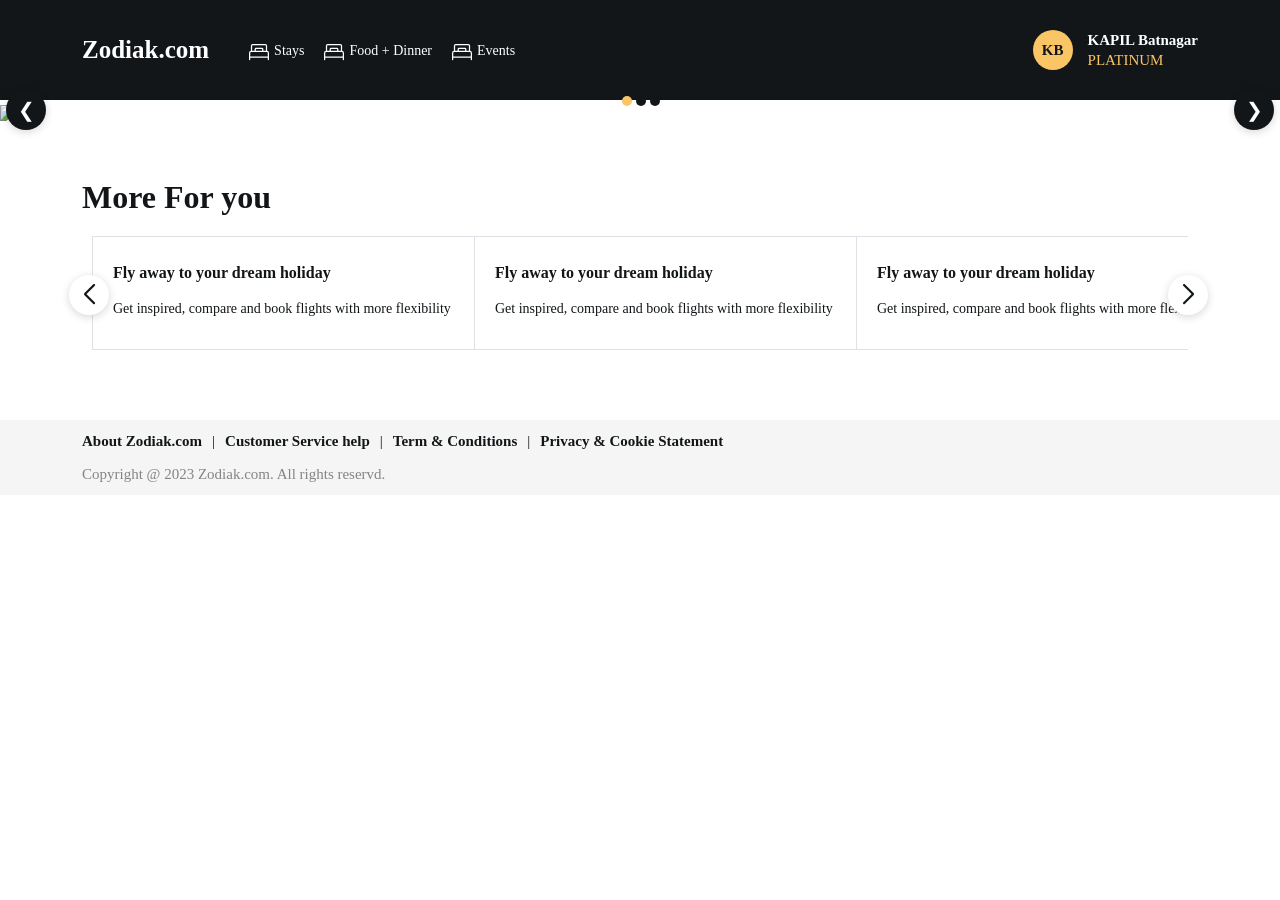
==== index.html @ 48c68258 "Testing Angular app" ====
<!DOCTYPE html><html lang="en"><head>
  <meta charset="utf-8">
  <title>Zodic</title>
  <base href="/">
  <meta name="viewport" content="width=device-width, initial-scale=1">
  <meta charset="utf-8">
  <meta http-equiv="Content-Type" content="text/html; charset=utf-8">
  <link rel="icon" type="image/x-icon" href="favicon.ico">
  <!-- <link rel="stylesheet" href="https://use.fontawesome.com/releases/v5.5.0/css/all.css" 
integrity="sha384-B4dIYHKNBt8Bc12p+WXckhzcICo0wtJAoU8YZTY5qE0Id1GSseTk6S+L3BlXeVIU" crossorigin="anonymous"> -->
<link rel="stylesheet" href="https://cdnjs.cloudflare.com/ajax/libs/font-awesome/6.2.1/css/all.min.css" integrity="sha512-MV7K8+y+gLIBoVD59lQIYicR65iaqukzvf/nwasF0nqhPay5w/9lJmVM2hMDcnK1OnMGCdVK+iQrJ7lzPJQd1w==" crossorigin="anonymous" referrerpolicy="no-referrer">
 <script src="https://maps.googleapis.com/maps/api/js?key=AIzaSyDFaXNvUSNlqQoqlNBgCgppWcSeYxb5kDM"></script>
 <link rel="stylesheet" href="https://cdnjs.cloudflare.com/ajax/libs/bootstrap/5.1.3/css/bootstrap.min.css" integrity="sha512-GQGU0fMMi238uA+a/bdWJfpUGKUkBdgfFdgBm72SUQ6BeyWjoY/ton0tEjH+OSH9iP4Dfh+7HM0I9f5eR0L/4w==" crossorigin="anonymous" referrerpolicy="no-referrer"><style>@charset "UTF-8";@font-face{font-family:Poppins Regular;src:url(Poppins-Regular.4b4ebe20759bdbf2.ttf) format("truetype");font-display:swap}:root{--swiper-theme-color:#007aff}:root{--swiper-navigation-size:44px}*,body,html{margin:0;font-family:Poppins Regular,"sans-serif"}*{box-sizing:border-box}:root{--bs-blue:blue;--bs-indigo:#6610f2;--bs-purple:#6f42c1;--bs-pink:#d63384;--bs-red:red;--bs-orange:#fd7e14;--bs-yellow:#ffc107;--bs-green:green;--bs-teal:#20c997;--bs-cyan:#0dcaf0;--bs-black:#121618;--bs-white:white;--bs-gray:#6c757d;--bs-gray-dark:#343a40;--bs-gray-100:#f8f9fa;--bs-gray-200:#e9ecef;--bs-gray-300:#dee2e6;--bs-gray-400:#ced4da;--bs-gray-500:#adb5bd;--bs-gray-600:#6c757d;--bs-gray-700:#495057;--bs-gray-800:#343a40;--bs-gray-900:#212529;--bs-primary:blue;--bs-secondary:#6c757d;--bs-success:green;--bs-info:#0dcaf0;--bs-warning:#ffc107;--bs-danger:red;--bs-light:#f8f9fa;--bs-dark:#212529;--bs-primary-rgb:0, 0, 255;--bs-secondary-rgb:108, 117, 125;--bs-success-rgb:0, 128, 0;--bs-info-rgb:13, 202, 240;--bs-warning-rgb:255, 193, 7;--bs-danger-rgb:255, 0, 0;--bs-light-rgb:248, 249, 250;--bs-dark-rgb:33, 37, 41;--bs-primary-text:#0000cc;--bs-secondary-text:#6c757d;--bs-success-text:#006600;--bs-info-text:#087990;--bs-warning-text:#997404;--bs-danger-text:#cc0000;--bs-light-text:#6c757d;--bs-dark-text:#495057;--bs-primary-bg-subtle:#ccccff;--bs-secondary-bg-subtle:#f8f9fa;--bs-success-bg-subtle:#cce6cc;--bs-info-bg-subtle:#cff4fc;--bs-warning-bg-subtle:#fff3cd;--bs-danger-bg-subtle:#ffcccc;--bs-light-bg-subtle:#fcfcfd;--bs-dark-bg-subtle:#ced4da;--bs-primary-border-subtle:#9999ff;--bs-secondary-border-subtle:#e9ecef;--bs-success-border-subtle:#99cc99;--bs-info-border-subtle:#9eeaf9;--bs-warning-border-subtle:#ffe69c;--bs-danger-border-subtle:#ff9999;--bs-light-border-subtle:#e9ecef;--bs-dark-border-subtle:#adb5bd;--bs-white-rgb:255, 255, 255;--bs-black-rgb:18, 22, 24;--bs-body-color-rgb:33, 37, 41;--bs-font-sans-serif:"sans-serif";--bs-font-monospace:SFMono-Regular, Menlo, Monaco, Consolas, "Liberation Mono", "Courier New", monospace;--bs-gradient:linear-gradient(180deg, rgba(255, 255, 255, .15), rgba(255, 255, 255, 0));--bs-body-font-family:var(--bs-font-sans-serif);--bs-body-font-size:1rem;--bs-body-font-weight:400;--bs-body-line-height:1.5;--bs-body-color:#212529;--bs-emphasis-color-rgb:18, 22, 24;--bs-secondary-color:rgba(33, 37, 41, .75);--bs-secondary-color-rgb:33, 37, 41;--bs-secondary-bg:#e9ecef;--bs-secondary-bg-rgb:233, 236, 239;--bs-tertiary-color:rgba(33, 37, 41, .5);--bs-tertiary-color-rgb:33, 37, 41;--bs-tertiary-bg:#f8f9fa;--bs-tertiary-bg-rgb:248, 249, 250;--bs-body-bg:white;--bs-body-bg-rgb:255, 255, 255;--bs-link-color:blue;--bs-link-color-rgb:0, 0, 255;--bs-link-decoration:underline;--bs-link-hover-color:#0000cc;--bs-link-hover-color-rgb:0, 0, 204;--bs-code-color:#d63384;--bs-border-width:1px;--bs-border-style:solid;--bs-border-color:#dee2e6;--bs-border-color-translucent:rgba(18, 22, 24, .175);--bs-border-radius:.375rem;--bs-border-radius-sm:.25rem;--bs-border-radius-lg:.5rem;--bs-border-radius-xl:1rem;--bs-border-radius-2xl:2rem;--bs-border-radius-pill:50rem;--bs-box-shadow:0 .5rem 1rem rgba(var(--bs-body-color-rgb), .15);--bs-box-shadow-sm:0 .125rem .25rem rgba(var(--bs-body-color-rgb), .075);--bs-box-shadow-lg:0 1rem 3rem rgba(var(--bs-body-color-rgb), .175);--bs-box-shadow-inset:inset 0 1px 2px rgba(var(--bs-body-color-rgb), .075);--bs-emphasis-color:#121618;--bs-form-control-bg:var(--bs-body-bg);--bs-form-control-disabled-bg:var(--bs-secondary-bg);--bs-highlight-bg:#fff3cd;--bs-breakpoint-xs:0;--bs-breakpoint-sm:576px;--bs-breakpoint-md:768px;--bs-breakpoint-lg:992px;--bs-breakpoint-xl:1200px;--bs-breakpoint-xxl:1400px}*,*:before,*:after{box-sizing:border-box}@media (prefers-reduced-motion: no-preference){:root{scroll-behavior:smooth}}body{margin:0;font-family:var(--bs-body-font-family);font-size:var(--bs-body-font-size);font-weight:var(--bs-body-font-weight);line-height:var(--bs-body-line-height);color:var(--bs-body-color);text-align:var(--bs-body-text-align);background-color:var(--bs-body-bg);-webkit-text-size-adjust:100%;-webkit-tap-highlight-color:rgba(18,22,24,0)}</style><link rel="stylesheet" href="styles.ae16b83b3e8896b7.css" media="print" onload="this.media='all'"><noscript><link rel="stylesheet" href="styles.ae16b83b3e8896b7.css"></noscript></head>
<body>
  <app-root></app-root>
  <!-- <script src="https://unpkg.com/masonry-layout@4/dist/masonry.pkgd.min.js"></script> -->
  <!-- <script src="https://cdn.jsdelivr.net/npm/masonry-layout@4.2.2/dist/masonry.pkgd.min.js"  async></script> -->
  <!-- <script src="https://cdnjs.cloudflare.com/ajax/libs/bootstrap/5.1.3/js/bootstrap.min.js" integrity="sha512-OvBgP9A2JBgiRad/mM36mkzXSXaJE9BEIENnVEmeZdITvwT09xnxLtT4twkCa8m/loMbPHsvPl0T8lRGVBwjlQ==" crossorigin="anonymous" referrerpolicy="no-referrer"></script> -->
<script src="runtime.6a47d39c0fc98611.js" type="module"></script><script src="polyfills.763089961da0bc4f.js" type="module"></script><script src="main.794babe381ff1c2a.js" type="module"></script>

</body></html>
---- styles.ae16b83b3e8896b7.css ----
@charset "UTF-8";.button-base,.app-primery-btn,.app-secondry-btn{width:100%;height:40px;border-radius:5px;border-width:1px;border-style:solid;box-sizing:border-box;font-weight:700;outline:none;cursor:pointer;font-size:14px;line-height:20px;font-weight:500}@font-face{font-family:Poppins Regular;src:url(Poppins-Regular.4b4ebe20759bdbf2.ttf) format("truetype");font-display:swap}.app-header-style{font-size:15px;font-weight:600;color:#121618;margin-bottom:10px;font-family:Poppins Regular,"sans-serif"}.heading-bold{font-size:20px;font-weight:600;color:#121618;font-family:Poppins Regular,"sans-serif"}.prag-normal{font-size:15px;font-weight:500;color:#121618;font-family:Poppins Regular,"sans-serif"}.prag-normal-12{font-size:12px;font-weight:500;color:#12161880;font-family:Poppins Regular,"sans-serif"}.prag-bold-12{font-size:12px;font-weight:600;color:#12161880;font-family:Poppins Regular,"sans-serif"}.prag-bold{font-size:15px;font-weight:600;color:#121618;font-family:Poppins Regular,"sans-serif"}.mt-10{margin-top:10px}.m-10{margin:10px}.mb-10{margin-bottom:10px}.app-secondry-btn{background:#fac564;border-color:#fff;color:#fff;font-family:Poppins Regular,"sans-serif";cursor:pointer}.app-secondry-btn:hover{background:white;color:#fac564;border-color:#fac564}.app-secondry-btn:disabled{background:rgba(250,197,100,.5);color:#12161880;border-color:#ffffff80}.app-primery-btn{background:transparent;border-color:#fac564;color:#121618;font-family:Poppins Regular,"sans-serif"}.app-primery-btn:hover{background:#fac564;color:#fff;border-color:#fac564}.app-primery-btn:disabled{background:rgba(250,197,100,.3);color:#12161880;border-color:#fac56480}.app-row,.app-row-all-center,.app-row-spacebetween{display:flex;flex-direction:row}.app-column{display:flex;flex-direction:column}.app-row-spacebetween{justify-content:space-between}.app-row-all-center{justify-content:space-between;align-items:center}@font-face{font-family:swiper-icons;src:url(data:application/font-woff;charset=utf-8;base64,\ [base64]//wADZ2x5ZgAAAywAAADMAAAD2MHtryVoZWFkAAABbAAAADAAAAA2E2+eoWhoZWEAAAGcAAAAHwAAACQC9gDzaG10eAAAAigAAAAZAAAArgJkABFsb2NhAAAC0AAAAFoAAABaFQAUGG1heHAAAAG8AAAAHwAAACAAcABAbmFtZQAAA/gAAAE5AAACXvFdBwlwb3N0AAAFNAAAAGIAAACE5s74hXjaY2BkYGAAYpf5Hu/j+W2+MnAzMYDAzaX6QjD6/4//Bxj5GA8AuRwMYGkAPywL13jaY2BkYGA88P8Agx4j+/8fQDYfA1AEBWgDAIB2BOoAeNpjYGRgYNBh4GdgYgABEMnIABJzYNADCQAACWgAsQB42mNgYfzCOIGBlYGB0YcxjYGBwR1Kf2WQZGhhYGBiYGVmgAFGBiQQkOaawtDAoMBQxXjg/wEGPcYDDA4wNUA2CCgwsAAAO4EL6gAAeNpj2M0gyAACqxgGNWBkZ2D4/wMA+xkDdgAAAHjaY2BgYGaAYBkGRgYQiAHyGMF8FgYHIM3DwMHABGQrMOgyWDLEM1T9/w8UBfEMgLzE////P/5//f/V/xv+r4eaAAeMbAxwIUYmIMHEgKYAYjUcsDAwsLKxc3BycfPw8jEQA/[base64]/uznmfPFBNODM2K7MTQ45YEAZqGP81AmGGcF3iPqOop0r1SPTaTbVkfUe4HXj97wYE+yNwWYxwWu4v1ugWHgo3S1XdZEVqWM7ET0cfnLGxWfkgR42o2PvWrDMBSFj/IHLaF0zKjRgdiVMwScNRAoWUoH78Y2icB/yIY09An6AH2Bdu/UB+yxopYshQiEvnvu0dURgDt8QeC8PDw7Fpji3fEA4z/PEJ6YOB5hKh4dj3EvXhxPqH/SKUY3rJ7srZ4FZnh1PMAtPhwP6fl2PMJMPDgeQ4rY8YT6Gzao0eAEA409DuggmTnFnOcSCiEiLMgxCiTI6Cq5DZUd3Qmp10vO0LaLTd2cjN4fOumlc7lUYbSQcZFkutRG7g6JKZKy0RmdLY680CDnEJ+UMkpFFe1RN7nxdVpXrC4aTtnaurOnYercZg2YVmLN/d/gczfEimrE/fs/bOuq29Zmn8tloORaXgZgGa78yO9/cnXm2BpaGvq25Dv9S4E9+5SIc9PqupJKhYFSSl47+Qcr1mYNAAAAeNptw0cKwkAAAMDZJA8Q7OUJvkLsPfZ6zFVERPy8qHh2YER+3i/BP83vIBLLySsoKimrqKqpa2hp6+jq6RsYGhmbmJqZSy0sraxtbO3sHRydnEMU4uR6yx7JJXveP7WrDycAAAAAAAH//wACeNpjYGRgYOABYhkgZgJCZgZNBkYGLQZtIJsFLMYAAAw3ALgAeNolizEKgDAQBCchRbC2sFER0YD6qVQiBCv/H9ezGI6Z5XBAw8CBK/m5iQQVauVbXLnOrMZv2oLdKFa8Pjuru2hJzGabmOSLzNMzvutpB3N42mNgZGBg4GKQYzBhYMxJLMlj4GBgAYow/P/PAJJhLM6sSoWKfWCAAwDAjgbRAAB42mNgYGBkAIIbCZo5IPrmUn0hGA0AO8EFTQAA) format("woff");font-weight:400;font-style:normal}:root{--swiper-theme-color: #007aff}.swiper{margin-left:auto;margin-right:auto;position:relative;overflow:hidden;list-style:none;padding:0;z-index:1}.swiper-vertical>.swiper-wrapper{flex-direction:column}.swiper-wrapper{position:relative;width:100%;height:100%;z-index:1;display:flex;transition-property:transform;box-sizing:content-box}.swiper-android .swiper-slide,.swiper-wrapper{transform:translateZ(0)}.swiper-pointer-events{touch-action:pan-y}.swiper-pointer-events.swiper-vertical{touch-action:pan-x}.swiper-slide{flex-shrink:0;width:100%;height:100%;position:relative;transition-property:transform}.swiper-slide-invisible-blank{visibility:hidden}.swiper-autoheight,.swiper-autoheight .swiper-slide{height:auto}.swiper-autoheight .swiper-wrapper{align-items:flex-start;transition-property:transform,height}.swiper-backface-hidden .swiper-slide{transform:translateZ(0);-webkit-backface-visibility:hidden;backface-visibility:hidden}.swiper-3d,.swiper-3d.swiper-css-mode .swiper-wrapper{perspective:1200px}.swiper-3d .swiper-wrapper,.swiper-3d .swiper-slide,.swiper-3d .swiper-slide-shadow,.swiper-3d .swiper-slide-shadow-left,.swiper-3d .swiper-slide-shadow-right,.swiper-3d .swiper-slide-shadow-top,.swiper-3d .swiper-slide-shadow-bottom,.swiper-3d .swiper-cube-shadow{transform-style:preserve-3d}.swiper-3d .swiper-slide-shadow,.swiper-3d .swiper-slide-shadow-left,.swiper-3d .swiper-slide-shadow-right,.swiper-3d .swiper-slide-shadow-top,.swiper-3d .swiper-slide-shadow-bottom{position:absolute;left:0;top:0;width:100%;height:100%;pointer-events:none;z-index:10}.swiper-3d .swiper-slide-shadow{background:rgba(0,0,0,.15)}.swiper-3d .swiper-slide-shadow-left{background-image:linear-gradient(to left,rgba(0,0,0,.5),rgba(0,0,0,0))}.swiper-3d .swiper-slide-shadow-right{background-image:linear-gradient(to right,rgba(0,0,0,.5),rgba(0,0,0,0))}.swiper-3d .swiper-slide-shadow-top{background-image:linear-gradient(to top,rgba(0,0,0,.5),rgba(0,0,0,0))}.swiper-3d .swiper-slide-shadow-bottom{background-image:linear-gradient(to bottom,rgba(0,0,0,.5),rgba(0,0,0,0))}.swiper-css-mode>.swiper-wrapper{overflow:auto;scrollbar-width:none;-ms-overflow-style:none}.swiper-css-mode>.swiper-wrapper::-webkit-scrollbar{display:none}.swiper-css-mode>.swiper-wrapper>.swiper-slide{scroll-snap-align:start start}.swiper-horizontal.swiper-css-mode>.swiper-wrapper{scroll-snap-type:x mandatory}.swiper-vertical.swiper-css-mode>.swiper-wrapper{scroll-snap-type:y mandatory}.swiper-centered>.swiper-wrapper:before{content:"";flex-shrink:0;order:9999}.swiper-centered.swiper-horizontal>.swiper-wrapper>.swiper-slide:first-child{margin-inline-start:var(--swiper-centered-offset-before)}.swiper-centered.swiper-horizontal>.swiper-wrapper:before{height:100%;width:var(--swiper-centered-offset-after)}.swiper-centered.swiper-vertical>.swiper-wrapper>.swiper-slide:first-child{margin-block-start:var(--swiper-centered-offset-before)}.swiper-centered.swiper-vertical>.swiper-wrapper:before{width:100%;height:var(--swiper-centered-offset-after)}.swiper-centered>.swiper-wrapper>.swiper-slide{scroll-snap-align:center center}:root{--swiper-navigation-size: 44px}.swiper-button-prev,.swiper-button-next{position:absolute;top:50%;width:calc(var(--swiper-navigation-size) / 44 * 27);height:var(--swiper-navigation-size);margin-top:calc(0px - var(--swiper-navigation-size) / 2);z-index:10;cursor:pointer;display:flex;align-items:center;justify-content:center;color:var(--swiper-navigation-color, var(--swiper-theme-color))}.swiper-button-prev.swiper-button-disabled,.swiper-button-next.swiper-button-disabled{opacity:.35;cursor:auto;pointer-events:none}.swiper-button-prev.swiper-button-hidden,.swiper-button-next.swiper-button-hidden{opacity:0;cursor:auto;pointer-events:none}.swiper-navigation-disabled .swiper-button-prev,.swiper-navigation-disabled .swiper-button-next{display:none!important}.swiper-button-prev:after,.swiper-button-next:after{font-family:swiper-icons;font-size:var(--swiper-navigation-size);text-transform:none!important;letter-spacing:0;font-variant:initial;line-height:1}.swiper-button-prev,.swiper-rtl .swiper-button-next{left:10px;right:auto}.swiper-button-prev:after,.swiper-rtl .swiper-button-next:after{content:"prev"}.swiper-button-next,.swiper-rtl .swiper-button-prev{right:10px;left:auto}.swiper-button-next:after,.swiper-rtl .swiper-button-prev:after{content:"next"}.swiper-button-lock{display:none}.swiper-pagination{position:absolute;text-align:center;transition:.3s opacity;transform:translateZ(0);z-index:10}.swiper-pagination.swiper-pagination-hidden{opacity:0}.swiper-pagination-disabled>.swiper-pagination,.swiper-pagination.swiper-pagination-disabled{display:none!important}.swiper-pagination-fraction,.swiper-pagination-custom,.swiper-horizontal>.swiper-pagination-bullets,.swiper-pagination-bullets.swiper-pagination-horizontal{bottom:10px;left:0;width:100%}.swiper-pagination-bullets-dynamic{overflow:hidden;font-size:0}.swiper-pagination-bullets-dynamic .swiper-pagination-bullet{transform:scale(.33);position:relative}.swiper-pagination-bullets-dynamic .swiper-pagination-bullet-active,.swiper-pagination-bullets-dynamic .swiper-pagination-bullet-active-main{transform:scale(1)}.swiper-pagination-bullets-dynamic .swiper-pagination-bullet-active-prev{transform:scale(.66)}.swiper-pagination-bullets-dynamic .swiper-pagination-bullet-active-prev-prev{transform:scale(.33)}.swiper-pagination-bullets-dynamic .swiper-pagination-bullet-active-next{transform:scale(.66)}.swiper-pagination-bullets-dynamic .swiper-pagination-bullet-active-next-next{transform:scale(.33)}.swiper-pagination-bullet{width:var(--swiper-pagination-bullet-width, var(--swiper-pagination-bullet-size, 8px));height:var(--swiper-pagination-bullet-height, var(--swiper-pagination-bullet-size, 8px));display:inline-block;border-radius:50%;background:var(--swiper-pagination-bullet-inactive-color, #000);opacity:var(--swiper-pagination-bullet-inactive-opacity, .2)}button.swiper-pagination-bullet{border:none;margin:0;padding:0;box-shadow:none;-webkit-appearance:none;appearance:none}.swiper-pagination-clickable .swiper-pagination-bullet{cursor:pointer}.swiper-pagination-bullet:only-child{display:none!important}.swiper-pagination-bullet-active{opacity:var(--swiper-pagination-bullet-opacity, 1);background:var(--swiper-pagination-color, var(--swiper-theme-color))}.swiper-vertical>.swiper-pagination-bullets,.swiper-pagination-vertical.swiper-pagination-bullets{right:10px;top:50%;transform:translate3d(0,-50%,0)}.swiper-vertical>.swiper-pagination-bullets .swiper-pagination-bullet,.swiper-pagination-vertical.swiper-pagination-bullets .swiper-pagination-bullet{margin:var(--swiper-pagination-bullet-vertical-gap, 6px) 0;display:block}.swiper-vertical>.swiper-pagination-bullets.swiper-pagination-bullets-dynamic,.swiper-pagination-vertical.swiper-pagination-bullets.swiper-pagination-bullets-dynamic{top:50%;transform:translateY(-50%);width:8px}.swiper-vertical>.swiper-pagination-bullets.swiper-pagination-bullets-dynamic .swiper-pagination-bullet,.swiper-pagination-vertical.swiper-pagination-bullets.swiper-pagination-bullets-dynamic .swiper-pagination-bullet{display:inline-block;transition:.2s transform,.2s top}.swiper-horizontal>.swiper-pagination-bullets .swiper-pagination-bullet,.swiper-pagination-horizontal.swiper-pagination-bullets .swiper-pagination-bullet{margin:0 var(--swiper-pagination-bullet-horizontal-gap, 4px)}.swiper-horizontal>.swiper-pagination-bullets.swiper-pagination-bullets-dynamic,.swiper-pagination-horizontal.swiper-pagination-bullets.swiper-pagination-bullets-dynamic{left:50%;transform:translate(-50%);white-space:nowrap}.swiper-horizontal>.swiper-pagination-bullets.swiper-pagination-bullets-dynamic .swiper-pagination-bullet,.swiper-pagination-horizontal.swiper-pagination-bullets.swiper-pagination-bullets-dynamic .swiper-pagination-bullet{transition:.2s transform,.2s left}.swiper-horizontal.swiper-rtl>.swiper-pagination-bullets-dynamic .swiper-pagination-bullet{transition:.2s transform,.2s right}.swiper-pagination-progressbar{background:rgba(0,0,0,.25);position:absolute}.swiper-pagination-progressbar .swiper-pagination-progressbar-fill{background:var(--swiper-pagination-color, var(--swiper-theme-color));position:absolute;left:0;top:0;width:100%;height:100%;transform:scale(0);transform-origin:left top}.swiper-rtl .swiper-pagination-progressbar .swiper-pagination-progressbar-fill{transform-origin:right top}.swiper-horizontal>.swiper-pagination-progressbar,.swiper-pagination-progressbar.swiper-pagination-horizontal,.swiper-vertical>.swiper-pagination-progressbar.swiper-pagination-progressbar-opposite,.swiper-pagination-progressbar.swiper-pagination-vertical.swiper-pagination-progressbar-opposite{width:100%;height:4px;left:0;top:0}.swiper-vertical>.swiper-pagination-progressbar,.swiper-pagination-progressbar.swiper-pagination-vertical,.swiper-horizontal>.swiper-pagination-progressbar.swiper-pagination-progressbar-opposite,.swiper-pagination-progressbar.swiper-pagination-horizontal.swiper-pagination-progressbar-opposite{width:4px;height:100%;left:0;top:0}.swiper-pagination-lock{display:none}*,body,html{margin:0;font-family:Poppins Regular,"sans-serif"}*{box-sizing:border-box}.floating-form{width:320px}@media only screen and (min-width: 1280px){.floating-form{width:420px}}.floating-label{position:relative;margin-bottom:50px;background:white}.floating-input,.floating-select{font-size:14px;padding:4px;display:block;width:100%;height:30px;background-color:transparent;border:none;border-bottom:1px solid #dee2e6}.floating-input:focus,.floating-select:focus{outline:none;border-bottom:1px solid rgba(18,22,24,.5)}label{color:#12161880;font-size:14px;font-weight:400;position:absolute;pointer-events:none;left:5px;top:5px;transition:.2s ease all;-moz-transition:.2s ease all;-webkit-transition:.2s ease all}.floating-input:focus~label,.floating-input:not(:placeholder-shown)~label{top:-18px;font-size:16px;color:#121618}.highlight{position:absolute;height:50%;width:100%;top:15%;left:0;pointer-events:none;opacity:.5}.error{color:red;font-size:15px;margin-top:5px}.full-page__wrapper,.otp-validation,.change-password,.forgot-password,.registration,.login{min-height:100vh;display:flex;flex-direction:column;justify-content:space-between}.otp-validation__wrapper,.change-password__wrapper,.forgot-password__wrapper,.registration__wrapper,.login__wrapper{display:flex;justify-content:center;margin-top:20px}.otp-validation__block h2,.otp-validation__block .h2,.change-password__block h2,.change-password__block .h2,.forgot-password__block h2,.forgot-password__block .h2,.registration__block h2,.registration__block .h2,.login__block h2,.login__block .h2{margin-bottom:50px}@media only screen and (min-width: 1280px){.modal-dialog{max-width:80%!important}}ngb-datepicker{background:white;color:#121618;font-family:Poppins Regular,"sans-serif";box-shadow:0 2px 8px #00000029;padding:20px;border-radius:5px!important}.ngb-dp-month-name{font-size:15px!important;font-weight:600!important}.ngb-dp-weekdays,.ngb-dp-month-name,.ngb-dp-header{background-color:#fff!important}.ngb-dp-weekdays{border-bottom:none!important}.ngb-dp-weekday{font-family:Poppins Regular,"sans-serif"!important;color:#000!important;font-style:normal!important}.custom-day{color:#121618}/*!
 * Bootstrap  v5.3.0-alpha1 (https://getbootstrap.com/)
 * Copyright 2011-2022 The Bootstrap Authors
 * Licensed under MIT (https://github.com/twbs/bootstrap/blob/main/LICENSE)
 */:root,[data-bs-theme=light]{--bs-blue: blue;--bs-indigo: #6610f2;--bs-purple: #6f42c1;--bs-pink: #d63384;--bs-red: red;--bs-orange: #fd7e14;--bs-yellow: #ffc107;--bs-green: green;--bs-teal: #20c997;--bs-cyan: #0dcaf0;--bs-black: #121618;--bs-white: white;--bs-gray: #6c757d;--bs-gray-dark: #343a40;--bs-gray-100: #f8f9fa;--bs-gray-200: #e9ecef;--bs-gray-300: #dee2e6;--bs-gray-400: #ced4da;--bs-gray-500: #adb5bd;--bs-gray-600: #6c757d;--bs-gray-700: #495057;--bs-gray-800: #343a40;--bs-gray-900: #212529;--bs-primary: blue;--bs-secondary: #6c757d;--bs-success: green;--bs-info: #0dcaf0;--bs-warning: #ffc107;--bs-danger: red;--bs-light: #f8f9fa;--bs-dark: #212529;--bs-primary-rgb: 0, 0, 255;--bs-secondary-rgb: 108, 117, 125;--bs-success-rgb: 0, 128, 0;--bs-info-rgb: 13, 202, 240;--bs-warning-rgb: 255, 193, 7;--bs-danger-rgb: 255, 0, 0;--bs-light-rgb: 248, 249, 250;--bs-dark-rgb: 33, 37, 41;--bs-primary-text: #0000cc;--bs-secondary-text: #6c757d;--bs-success-text: #006600;--bs-info-text: #087990;--bs-warning-text: #997404;--bs-danger-text: #cc0000;--bs-light-text: #6c757d;--bs-dark-text: #495057;--bs-primary-bg-subtle: #ccccff;--bs-secondary-bg-subtle: #f8f9fa;--bs-success-bg-subtle: #cce6cc;--bs-info-bg-subtle: #cff4fc;--bs-warning-bg-subtle: #fff3cd;--bs-danger-bg-subtle: #ffcccc;--bs-light-bg-subtle: #fcfcfd;--bs-dark-bg-subtle: #ced4da;--bs-primary-border-subtle: #9999ff;--bs-secondary-border-subtle: #e9ecef;--bs-success-border-subtle: #99cc99;--bs-info-border-subtle: #9eeaf9;--bs-warning-border-subtle: #ffe69c;--bs-danger-border-subtle: #ff9999;--bs-light-border-subtle: #e9ecef;--bs-dark-border-subtle: #adb5bd;--bs-white-rgb: 255, 255, 255;--bs-black-rgb: 18, 22, 24;--bs-body-color-rgb: 33, 37, 41;--bs-font-sans-serif: "sans-serif";--bs-font-monospace: SFMono-Regular, Menlo, Monaco, Consolas, "Liberation Mono", "Courier New", monospace;--bs-gradient: linear-gradient(180deg, rgba(255, 255, 255, .15), rgba(255, 255, 255, 0));--bs-body-font-family: var(--bs-font-sans-serif);--bs-body-font-size: 1rem;--bs-body-font-weight: 400;--bs-body-line-height: 1.5;--bs-body-color: #212529;--bs-emphasis-color-rgb: 18, 22, 24;--bs-secondary-color: rgba(33, 37, 41, .75);--bs-secondary-color-rgb: 33, 37, 41;--bs-secondary-bg: #e9ecef;--bs-secondary-bg-rgb: 233, 236, 239;--bs-tertiary-color: rgba(33, 37, 41, .5);--bs-tertiary-color-rgb: 33, 37, 41;--bs-tertiary-bg: #f8f9fa;--bs-tertiary-bg-rgb: 248, 249, 250;--bs-body-bg: white;--bs-body-bg-rgb: 255, 255, 255;--bs-link-color: blue;--bs-link-color-rgb: 0, 0, 255;--bs-link-decoration: underline;--bs-link-hover-color: #0000cc;--bs-link-hover-color-rgb: 0, 0, 204;--bs-code-color: #d63384;--bs-border-width: 1px;--bs-border-style: solid;--bs-border-color: #dee2e6;--bs-border-color-translucent: rgba(18, 22, 24, .175);--bs-border-radius: .375rem;--bs-border-radius-sm: .25rem;--bs-border-radius-lg: .5rem;--bs-border-radius-xl: 1rem;--bs-border-radius-2xl: 2rem;--bs-border-radius-pill: 50rem;--bs-box-shadow: 0 .5rem 1rem rgba(var(--bs-body-color-rgb), .15);--bs-box-shadow-sm: 0 .125rem .25rem rgba(var(--bs-body-color-rgb), .075);--bs-box-shadow-lg: 0 1rem 3rem rgba(var(--bs-body-color-rgb), .175);--bs-box-shadow-inset: inset 0 1px 2px rgba(var(--bs-body-color-rgb), .075);--bs-emphasis-color: #121618;--bs-form-control-bg: var(--bs-body-bg);--bs-form-control-disabled-bg: var(--bs-secondary-bg);--bs-highlight-bg: #fff3cd;--bs-breakpoint-xs: 0;--bs-breakpoint-sm: 576px;--bs-breakpoint-md: 768px;--bs-breakpoint-lg: 992px;--bs-breakpoint-xl: 1200px;--bs-breakpoint-xxl: 1400px}[data-bs-theme=dark]{--bs-body-color: #adb5bd;--bs-body-color-rgb: 173, 181, 189;--bs-body-bg: #212529;--bs-body-bg-rgb: 33, 37, 41;--bs-emphasis-color: #f8f9fa;--bs-emphasis-color-rgb: 248, 249, 250;--bs-secondary-color: rgba(173, 181, 189, .75);--bs-secondary-color-rgb: 173, 181, 189;--bs-secondary-bg: #343a40;--bs-secondary-bg-rgb: 52, 58, 64;--bs-tertiary-color: rgba(173, 181, 189, .5);--bs-tertiary-color-rgb: 173, 181, 189;--bs-tertiary-bg: #2b3035;--bs-tertiary-bg-rgb: 43, 48, 53;--bs-emphasis-color: white;--bs-primary-text: #6666ff;--bs-secondary-text: #dee2e6;--bs-success-text: #66b366;--bs-info-text: #6edff6;--bs-warning-text: #ffda6a;--bs-danger-text: #ff6666;--bs-light-text: #f8f9fa;--bs-dark-text: #dee2e6;--bs-primary-bg-subtle: #000033;--bs-secondary-bg-subtle: #212529;--bs-success-bg-subtle: #001a00;--bs-info-bg-subtle: #032830;--bs-warning-bg-subtle: #332701;--bs-danger-bg-subtle: #330000;--bs-light-bg-subtle: #343a40;--bs-dark-bg-subtle: #23282c;--bs-primary-border-subtle: #000099;--bs-secondary-border-subtle: #495057;--bs-success-border-subtle: #004d00;--bs-info-border-subtle: #055160;--bs-warning-border-subtle: #664d03;--bs-danger-border-subtle: #990000;--bs-light-border-subtle: #495057;--bs-dark-border-subtle: #343a40;--bs-heading-color: #fff;--bs-link-color: #6666ff;--bs-link-hover-color: #9999ff;--bs-link-color-rgb: 102, 102, 255;--bs-link-hover-color-rgb: 153, 153, 255;--bs-code-color: #e685b5;--bs-border-color: #495057;--bs-border-color-translucent: rgba(255, 255, 255, .15)}*,*:before,*:after{box-sizing:border-box}@media (prefers-reduced-motion: no-preference){:root{scroll-behavior:smooth}}body{margin:0;font-family:var(--bs-body-font-family);font-size:var(--bs-body-font-size);font-weight:var(--bs-body-font-weight);line-height:var(--bs-body-line-height);color:var(--bs-body-color);text-align:var(--bs-body-text-align);background-color:var(--bs-body-bg);-webkit-text-size-adjust:100%;-webkit-tap-highlight-color:rgba(18,22,24,0)}hr{margin:1rem 0;color:inherit;border:0;border-top:var(--bs-border-width) solid;opacity:.25}h6,.h6,h5,.h5,h4,.h4,h3,.h3,h2,.h2,h1,.h1{margin-top:0;margin-bottom:.5rem;font-weight:500;line-height:1.2;color:var(--bs-heading-color, inherit)}h1,.h1{font-size:calc(1.375rem + 1.5vw)}@media (min-width: 1200px){h1,.h1{font-size:2.5rem}}h2,.h2{font-size:calc(1.325rem + .9vw)}@media (min-width: 1200px){h2,.h2{font-size:2rem}}h3,.h3{font-size:calc(1.3rem + .6vw)}@media (min-width: 1200px){h3,.h3{font-size:1.75rem}}h4,.h4{font-size:calc(1.275rem + .3vw)}@media (min-width: 1200px){h4,.h4{font-size:1.5rem}}h5,.h5{font-size:1.25rem}h6,.h6{font-size:1rem}p{margin-top:0;margin-bottom:1rem}abbr[title]{-webkit-text-decoration:underline dotted;text-decoration:underline dotted;cursor:help;-webkit-text-decoration-skip-ink:none;text-decoration-skip-ink:none}address{margin-bottom:1rem;font-style:normal;line-height:inherit}ol,ul{padding-left:2rem}ol,ul,dl{margin-top:0;margin-bottom:1rem}ol ol,ul ul,ol ul,ul ol{margin-bottom:0}dt{font-weight:700}dd{margin-bottom:.5rem;margin-left:0}blockquote{margin:0 0 1rem}b,strong{font-weight:bolder}small,.small{font-size:.875em}mark,.mark{padding:.1875em;background-color:var(--bs-highlight-bg)}sub,sup{position:relative;font-size:.75em;line-height:0;vertical-align:baseline}sub{bottom:-.25em}sup{top:-.5em}a{color:rgba(var(--bs-link-color-rgb),var(--bs-link-opacity, 1));text-decoration:underline}a:hover{--bs-link-color-rgb: var(--bs-link-hover-color-rgb)}a:not([href]):not([class]),a:not([href]):not([class]):hover{color:inherit;text-decoration:none}pre,code,kbd,samp{font-family:var(--bs-font-monospace);font-size:1em}pre{display:block;margin-top:0;margin-bottom:1rem;overflow:auto;font-size:.875em}pre code{font-size:inherit;color:inherit;word-break:normal}code{font-size:.875em;color:var(--bs-code-color);word-wrap:break-word}a>code{color:inherit}kbd{padding:.1875rem .375rem;font-size:.875em;color:var(--bs-body-bg);background-color:var(--bs-body-color);border-radius:.25rem}kbd kbd{padding:0;font-size:1em}figure{margin:0 0 1rem}img,svg{vertical-align:middle}table{caption-side:bottom;border-collapse:collapse}caption{padding-top:.5rem;padding-bottom:.5rem;color:var(--bs-secondary-color);text-align:left}th{text-align:inherit;text-align:-webkit-match-parent}thead,tbody,tfoot,tr,td,th{border-color:inherit;border-style:solid;border-width:0}label{display:inline-block}button{border-radius:0}button:focus:not(:focus-visible){outline:0}input,button,select,optgroup,textarea{margin:0;font-family:inherit;font-size:inherit;line-height:inherit}button,select{text-transform:none}[role=button]{cursor:pointer}select{word-wrap:normal}select:disabled{opacity:1}[list]:not([type=date]):not([type=datetime-local]):not([type=month]):not([type=week]):not([type=time])::-webkit-calendar-picker-indicator{display:none!important}button,[type=button],[type=reset],[type=submit]{-webkit-appearance:button}button:not(:disabled),[type=button]:not(:disabled),[type=reset]:not(:disabled),[type=submit]:not(:disabled){cursor:pointer}::-moz-focus-inner{padding:0;border-style:none}textarea{resize:vertical}fieldset{min-width:0;padding:0;margin:0;border:0}legend{float:left;width:100%;padding:0;margin-bottom:.5rem;font-size:calc(1.275rem + .3vw);line-height:inherit}@media (min-width: 1200px){legend{font-size:1.5rem}}legend+*{clear:left}::-webkit-datetime-edit-fields-wrapper,::-webkit-datetime-edit-text,::-webkit-datetime-edit-minute,::-webkit-datetime-edit-hour-field,::-webkit-datetime-edit-day-field,::-webkit-datetime-edit-month-field,::-webkit-datetime-edit-year-field{padding:0}::-webkit-inner-spin-button{height:auto}[type=search]{outline-offset:-2px;-webkit-appearance:textfield}::-webkit-search-decoration{-webkit-appearance:none}::-webkit-color-swatch-wrapper{padding:0}::file-selector-button{font:inherit;-webkit-appearance:button}output{display:inline-block}iframe{border:0}summary{display:list-item;cursor:pointer}progress{vertical-align:baseline}[hidden]{display:none!important}.lead{font-size:1.25rem;font-weight:300}.display-1{font-size:calc(1.625rem + 4.5vw);font-weight:300;line-height:1.2}@media (min-width: 1200px){.display-1{font-size:5rem}}.display-2{font-size:calc(1.575rem + 3.9vw);font-weight:300;line-height:1.2}@media (min-width: 1200px){.display-2{font-size:4.5rem}}.display-3{font-size:calc(1.525rem + 3.3vw);font-weight:300;line-height:1.2}@media (min-width: 1200px){.display-3{font-size:4rem}}.display-4{font-size:calc(1.475rem + 2.7vw);font-weight:300;line-height:1.2}@media (min-width: 1200px){.display-4{font-size:3.5rem}}.display-5{font-size:calc(1.425rem + 2.1vw);font-weight:300;line-height:1.2}@media (min-width: 1200px){.display-5{font-size:3rem}}.display-6{font-size:calc(1.375rem + 1.5vw);font-weight:300;line-height:1.2}@media (min-width: 1200px){.display-6{font-size:2.5rem}}.list-unstyled,.list-inline{padding-left:0;list-style:none}.list-inline-item{display:inline-block}.list-inline-item:not(:last-child){margin-right:.5rem}.initialism{font-size:.875em;text-transform:uppercase}.blockquote{margin-bottom:1rem;font-size:1.25rem}.blockquote>:last-child{margin-bottom:0}.blockquote-footer{margin-top:-1rem;margin-bottom:1rem;font-size:.875em;color:#6c757d}.blockquote-footer:before{content:"\2014\a0"}.img-fluid{max-width:100%;height:auto}.img-thumbnail{padding:.25rem;background-color:var(--bs-body-bg);border:var(--bs-border-width) solid var(--bs-border-color);border-radius:var(--bs-border-radius);max-width:100%;height:auto}.figure{display:inline-block}.figure-img{margin-bottom:.5rem;line-height:1}.figure-caption{font-size:.875em;color:var(--bs-secondary-color)}.container,.container-fluid,.container-xxl,.container-xl,.container-lg,.container-md,.container-sm{--bs-gutter-x: 1.5rem;--bs-gutter-y: 0;width:100%;padding-right:calc(var(--bs-gutter-x) * .5);padding-left:calc(var(--bs-gutter-x) * .5);margin-right:auto;margin-left:auto}@media (min-width: 576px){.container-sm,.container{max-width:540px}}@media (min-width: 768px){.container-md,.container-sm,.container{max-width:720px}}@media (min-width: 992px){.container-lg,.container-md,.container-sm,.container{max-width:960px}}@media (min-width: 1200px){.container-xl,.container-lg,.container-md,.container-sm,.container{max-width:1140px}}@media (min-width: 1400px){.container-xxl,.container-xl,.container-lg,.container-md,.container-sm,.container{max-width:1320px}}.row{--bs-gutter-x: 1.5rem;--bs-gutter-y: 0;display:flex;flex-wrap:wrap;margin-top:calc(-1 * var(--bs-gutter-y));margin-right:calc(-.5 * var(--bs-gutter-x));margin-left:calc(-.5 * var(--bs-gutter-x))}.row>*{flex-shrink:0;width:100%;max-width:100%;padding-right:calc(var(--bs-gutter-x) * .5);padding-left:calc(var(--bs-gutter-x) * .5);margin-top:var(--bs-gutter-y)}.col{flex:1 0 0%}.row-cols-auto>*{flex:0 0 auto;width:auto}.row-cols-1>*{flex:0 0 auto;width:100%}.row-cols-2>*{flex:0 0 auto;width:50%}.row-cols-3>*{flex:0 0 auto;width:33.3333333333%}.row-cols-4>*{flex:0 0 auto;width:25%}.row-cols-5>*{flex:0 0 auto;width:20%}.row-cols-6>*{flex:0 0 auto;width:16.6666666667%}.col-auto{flex:0 0 auto;width:auto}.col-1{flex:0 0 auto;width:8.33333333%}.col-2{flex:0 0 auto;width:16.66666667%}.col-3{flex:0 0 auto;width:25%}.col-4{flex:0 0 auto;width:33.33333333%}.col-5{flex:0 0 auto;width:41.66666667%}.col-6{flex:0 0 auto;width:50%}.col-7{flex:0 0 auto;width:58.33333333%}.col-8{flex:0 0 auto;width:66.66666667%}.col-9{flex:0 0 auto;width:75%}.col-10{flex:0 0 auto;width:83.33333333%}.col-11{flex:0 0 auto;width:91.66666667%}.col-12{flex:0 0 auto;width:100%}.offset-1{margin-left:8.33333333%}.offset-2{margin-left:16.66666667%}.offset-3{margin-left:25%}.offset-4{margin-left:33.33333333%}.offset-5{margin-left:41.66666667%}.offset-6{margin-left:50%}.offset-7{margin-left:58.33333333%}.offset-8{margin-left:66.66666667%}.offset-9{margin-left:75%}.offset-10{margin-left:83.33333333%}.offset-11{margin-left:91.66666667%}.g-0,.gx-0{--bs-gutter-x: 0}.g-0,.gy-0{--bs-gutter-y: 0}.g-1,.gx-1{--bs-gutter-x: .25rem}.g-1,.gy-1{--bs-gutter-y: .25rem}.g-2,.gx-2{--bs-gutter-x: .5rem}.g-2,.gy-2{--bs-gutter-y: .5rem}.g-3,.gx-3{--bs-gutter-x: 1rem}.g-3,.gy-3{--bs-gutter-y: 1rem}.g-4,.gx-4{--bs-gutter-x: 1.5rem}.g-4,.gy-4{--bs-gutter-y: 1.5rem}.g-5,.gx-5{--bs-gutter-x: 3rem}.g-5,.gy-5{--bs-gutter-y: 3rem}@media (min-width: 576px){.col-sm{flex:1 0 0%}.row-cols-sm-auto>*{flex:0 0 auto;width:auto}.row-cols-sm-1>*{flex:0 0 auto;width:100%}.row-cols-sm-2>*{flex:0 0 auto;width:50%}.row-cols-sm-3>*{flex:0 0 auto;width:33.3333333333%}.row-cols-sm-4>*{flex:0 0 auto;width:25%}.row-cols-sm-5>*{flex:0 0 auto;width:20%}.row-cols-sm-6>*{flex:0 0 auto;width:16.6666666667%}.col-sm-auto{flex:0 0 auto;width:auto}.col-sm-1{flex:0 0 auto;width:8.33333333%}.col-sm-2{flex:0 0 auto;width:16.66666667%}.col-sm-3{flex:0 0 auto;width:25%}.col-sm-4{flex:0 0 auto;width:33.33333333%}.col-sm-5{flex:0 0 auto;width:41.66666667%}.col-sm-6{flex:0 0 auto;width:50%}.col-sm-7{flex:0 0 auto;width:58.33333333%}.col-sm-8{flex:0 0 auto;width:66.66666667%}.col-sm-9{flex:0 0 auto;width:75%}.col-sm-10{flex:0 0 auto;width:83.33333333%}.col-sm-11{flex:0 0 auto;width:91.66666667%}.col-sm-12{flex:0 0 auto;width:100%}.offset-sm-0{margin-left:0}.offset-sm-1{margin-left:8.33333333%}.offset-sm-2{margin-left:16.66666667%}.offset-sm-3{margin-left:25%}.offset-sm-4{margin-left:33.33333333%}.offset-sm-5{margin-left:41.66666667%}.offset-sm-6{margin-left:50%}.offset-sm-7{margin-left:58.33333333%}.offset-sm-8{margin-left:66.66666667%}.offset-sm-9{margin-left:75%}.offset-sm-10{margin-left:83.33333333%}.offset-sm-11{margin-left:91.66666667%}.g-sm-0,.gx-sm-0{--bs-gutter-x: 0}.g-sm-0,.gy-sm-0{--bs-gutter-y: 0}.g-sm-1,.gx-sm-1{--bs-gutter-x: .25rem}.g-sm-1,.gy-sm-1{--bs-gutter-y: .25rem}.g-sm-2,.gx-sm-2{--bs-gutter-x: .5rem}.g-sm-2,.gy-sm-2{--bs-gutter-y: .5rem}.g-sm-3,.gx-sm-3{--bs-gutter-x: 1rem}.g-sm-3,.gy-sm-3{--bs-gutter-y: 1rem}.g-sm-4,.gx-sm-4{--bs-gutter-x: 1.5rem}.g-sm-4,.gy-sm-4{--bs-gutter-y: 1.5rem}.g-sm-5,.gx-sm-5{--bs-gutter-x: 3rem}.g-sm-5,.gy-sm-5{--bs-gutter-y: 3rem}}@media (min-width: 768px){.col-md{flex:1 0 0%}.row-cols-md-auto>*{flex:0 0 auto;width:auto}.row-cols-md-1>*{flex:0 0 auto;width:100%}.row-cols-md-2>*{flex:0 0 auto;width:50%}.row-cols-md-3>*{flex:0 0 auto;width:33.3333333333%}.row-cols-md-4>*{flex:0 0 auto;width:25%}.row-cols-md-5>*{flex:0 0 auto;width:20%}.row-cols-md-6>*{flex:0 0 auto;width:16.6666666667%}.col-md-auto{flex:0 0 auto;width:auto}.col-md-1{flex:0 0 auto;width:8.33333333%}.col-md-2{flex:0 0 auto;width:16.66666667%}.col-md-3{flex:0 0 auto;width:25%}.col-md-4{flex:0 0 auto;width:33.33333333%}.col-md-5{flex:0 0 auto;width:41.66666667%}.col-md-6{flex:0 0 auto;width:50%}.col-md-7{flex:0 0 auto;width:58.33333333%}.col-md-8{flex:0 0 auto;width:66.66666667%}.col-md-9{flex:0 0 auto;width:75%}.col-md-10{flex:0 0 auto;width:83.33333333%}.col-md-11{flex:0 0 auto;width:91.66666667%}.col-md-12{flex:0 0 auto;width:100%}.offset-md-0{margin-left:0}.offset-md-1{margin-left:8.33333333%}.offset-md-2{margin-left:16.66666667%}.offset-md-3{margin-left:25%}.offset-md-4{margin-left:33.33333333%}.offset-md-5{margin-left:41.66666667%}.offset-md-6{margin-left:50%}.offset-md-7{margin-left:58.33333333%}.offset-md-8{margin-left:66.66666667%}.offset-md-9{margin-left:75%}.offset-md-10{margin-left:83.33333333%}.offset-md-11{margin-left:91.66666667%}.g-md-0,.gx-md-0{--bs-gutter-x: 0}.g-md-0,.gy-md-0{--bs-gutter-y: 0}.g-md-1,.gx-md-1{--bs-gutter-x: .25rem}.g-md-1,.gy-md-1{--bs-gutter-y: .25rem}.g-md-2,.gx-md-2{--bs-gutter-x: .5rem}.g-md-2,.gy-md-2{--bs-gutter-y: .5rem}.g-md-3,.gx-md-3{--bs-gutter-x: 1rem}.g-md-3,.gy-md-3{--bs-gutter-y: 1rem}.g-md-4,.gx-md-4{--bs-gutter-x: 1.5rem}.g-md-4,.gy-md-4{--bs-gutter-y: 1.5rem}.g-md-5,.gx-md-5{--bs-gutter-x: 3rem}.g-md-5,.gy-md-5{--bs-gutter-y: 3rem}}@media (min-width: 992px){.col-lg{flex:1 0 0%}.row-cols-lg-auto>*{flex:0 0 auto;width:auto}.row-cols-lg-1>*{flex:0 0 auto;width:100%}.row-cols-lg-2>*{flex:0 0 auto;width:50%}.row-cols-lg-3>*{flex:0 0 auto;width:33.3333333333%}.row-cols-lg-4>*{flex:0 0 auto;width:25%}.row-cols-lg-5>*{flex:0 0 auto;width:20%}.row-cols-lg-6>*{flex:0 0 auto;width:16.6666666667%}.col-lg-auto{flex:0 0 auto;width:auto}.col-lg-1{flex:0 0 auto;width:8.33333333%}.col-lg-2{flex:0 0 auto;width:16.66666667%}.col-lg-3{flex:0 0 auto;width:25%}.col-lg-4{flex:0 0 auto;width:33.33333333%}.col-lg-5{flex:0 0 auto;width:41.66666667%}.col-lg-6{flex:0 0 auto;width:50%}.col-lg-7{flex:0 0 auto;width:58.33333333%}.col-lg-8{flex:0 0 auto;width:66.66666667%}.col-lg-9{flex:0 0 auto;width:75%}.col-lg-10{flex:0 0 auto;width:83.33333333%}.col-lg-11{flex:0 0 auto;width:91.66666667%}.col-lg-12{flex:0 0 auto;width:100%}.offset-lg-0{margin-left:0}.offset-lg-1{margin-left:8.33333333%}.offset-lg-2{margin-left:16.66666667%}.offset-lg-3{margin-left:25%}.offset-lg-4{margin-left:33.33333333%}.offset-lg-5{margin-left:41.66666667%}.offset-lg-6{margin-left:50%}.offset-lg-7{margin-left:58.33333333%}.offset-lg-8{margin-left:66.66666667%}.offset-lg-9{margin-left:75%}.offset-lg-10{margin-left:83.33333333%}.offset-lg-11{margin-left:91.66666667%}.g-lg-0,.gx-lg-0{--bs-gutter-x: 0}.g-lg-0,.gy-lg-0{--bs-gutter-y: 0}.g-lg-1,.gx-lg-1{--bs-gutter-x: .25rem}.g-lg-1,.gy-lg-1{--bs-gutter-y: .25rem}.g-lg-2,.gx-lg-2{--bs-gutter-x: .5rem}.g-lg-2,.gy-lg-2{--bs-gutter-y: .5rem}.g-lg-3,.gx-lg-3{--bs-gutter-x: 1rem}.g-lg-3,.gy-lg-3{--bs-gutter-y: 1rem}.g-lg-4,.gx-lg-4{--bs-gutter-x: 1.5rem}.g-lg-4,.gy-lg-4{--bs-gutter-y: 1.5rem}.g-lg-5,.gx-lg-5{--bs-gutter-x: 3rem}.g-lg-5,.gy-lg-5{--bs-gutter-y: 3rem}}@media (min-width: 1200px){.col-xl{flex:1 0 0%}.row-cols-xl-auto>*{flex:0 0 auto;width:auto}.row-cols-xl-1>*{flex:0 0 auto;width:100%}.row-cols-xl-2>*{flex:0 0 auto;width:50%}.row-cols-xl-3>*{flex:0 0 auto;width:33.3333333333%}.row-cols-xl-4>*{flex:0 0 auto;width:25%}.row-cols-xl-5>*{flex:0 0 auto;width:20%}.row-cols-xl-6>*{flex:0 0 auto;width:16.6666666667%}.col-xl-auto{flex:0 0 auto;width:auto}.col-xl-1{flex:0 0 auto;width:8.33333333%}.col-xl-2{flex:0 0 auto;width:16.66666667%}.col-xl-3{flex:0 0 auto;width:25%}.col-xl-4{flex:0 0 auto;width:33.33333333%}.col-xl-5{flex:0 0 auto;width:41.66666667%}.col-xl-6{flex:0 0 auto;width:50%}.col-xl-7{flex:0 0 auto;width:58.33333333%}.col-xl-8{flex:0 0 auto;width:66.66666667%}.col-xl-9{flex:0 0 auto;width:75%}.col-xl-10{flex:0 0 auto;width:83.33333333%}.col-xl-11{flex:0 0 auto;width:91.66666667%}.col-xl-12{flex:0 0 auto;width:100%}.offset-xl-0{margin-left:0}.offset-xl-1{margin-left:8.33333333%}.offset-xl-2{margin-left:16.66666667%}.offset-xl-3{margin-left:25%}.offset-xl-4{margin-left:33.33333333%}.offset-xl-5{margin-left:41.66666667%}.offset-xl-6{margin-left:50%}.offset-xl-7{margin-left:58.33333333%}.offset-xl-8{margin-left:66.66666667%}.offset-xl-9{margin-left:75%}.offset-xl-10{margin-left:83.33333333%}.offset-xl-11{margin-left:91.66666667%}.g-xl-0,.gx-xl-0{--bs-gutter-x: 0}.g-xl-0,.gy-xl-0{--bs-gutter-y: 0}.g-xl-1,.gx-xl-1{--bs-gutter-x: .25rem}.g-xl-1,.gy-xl-1{--bs-gutter-y: .25rem}.g-xl-2,.gx-xl-2{--bs-gutter-x: .5rem}.g-xl-2,.gy-xl-2{--bs-gutter-y: .5rem}.g-xl-3,.gx-xl-3{--bs-gutter-x: 1rem}.g-xl-3,.gy-xl-3{--bs-gutter-y: 1rem}.g-xl-4,.gx-xl-4{--bs-gutter-x: 1.5rem}.g-xl-4,.gy-xl-4{--bs-gutter-y: 1.5rem}.g-xl-5,.gx-xl-5{--bs-gutter-x: 3rem}.g-xl-5,.gy-xl-5{--bs-gutter-y: 3rem}}@media (min-width: 1400px){.col-xxl{flex:1 0 0%}.row-cols-xxl-auto>*{flex:0 0 auto;width:auto}.row-cols-xxl-1>*{flex:0 0 auto;width:100%}.row-cols-xxl-2>*{flex:0 0 auto;width:50%}.row-cols-xxl-3>*{flex:0 0 auto;width:33.3333333333%}.row-cols-xxl-4>*{flex:0 0 auto;width:25%}.row-cols-xxl-5>*{flex:0 0 auto;width:20%}.row-cols-xxl-6>*{flex:0 0 auto;width:16.6666666667%}.col-xxl-auto{flex:0 0 auto;width:auto}.col-xxl-1{flex:0 0 auto;width:8.33333333%}.col-xxl-2{flex:0 0 auto;width:16.66666667%}.col-xxl-3{flex:0 0 auto;width:25%}.col-xxl-4{flex:0 0 auto;width:33.33333333%}.col-xxl-5{flex:0 0 auto;width:41.66666667%}.col-xxl-6{flex:0 0 auto;width:50%}.col-xxl-7{flex:0 0 auto;width:58.33333333%}.col-xxl-8{flex:0 0 auto;width:66.66666667%}.col-xxl-9{flex:0 0 auto;width:75%}.col-xxl-10{flex:0 0 auto;width:83.33333333%}.col-xxl-11{flex:0 0 auto;width:91.66666667%}.col-xxl-12{flex:0 0 auto;width:100%}.offset-xxl-0{margin-left:0}.offset-xxl-1{margin-left:8.33333333%}.offset-xxl-2{margin-left:16.66666667%}.offset-xxl-3{margin-left:25%}.offset-xxl-4{margin-left:33.33333333%}.offset-xxl-5{margin-left:41.66666667%}.offset-xxl-6{margin-left:50%}.offset-xxl-7{margin-left:58.33333333%}.offset-xxl-8{margin-left:66.66666667%}.offset-xxl-9{margin-left:75%}.offset-xxl-10{margin-left:83.33333333%}.offset-xxl-11{margin-left:91.66666667%}.g-xxl-0,.gx-xxl-0{--bs-gutter-x: 0}.g-xxl-0,.gy-xxl-0{--bs-gutter-y: 0}.g-xxl-1,.gx-xxl-1{--bs-gutter-x: .25rem}.g-xxl-1,.gy-xxl-1{--bs-gutter-y: .25rem}.g-xxl-2,.gx-xxl-2{--bs-gutter-x: .5rem}.g-xxl-2,.gy-xxl-2{--bs-gutter-y: .5rem}.g-xxl-3,.gx-xxl-3{--bs-gutter-x: 1rem}.g-xxl-3,.gy-xxl-3{--bs-gutter-y: 1rem}.g-xxl-4,.gx-xxl-4{--bs-gutter-x: 1.5rem}.g-xxl-4,.gy-xxl-4{--bs-gutter-y: 1.5rem}.g-xxl-5,.gx-xxl-5{--bs-gutter-x: 3rem}.g-xxl-5,.gy-xxl-5{--bs-gutter-y: 3rem}}.table{--bs-table-color: var(--bs-body-color);--bs-table-bg: transparent;--bs-table-border-color: var(--bs-border-color);--bs-table-accent-bg: transparent;--bs-table-striped-color: var(--bs-body-color);--bs-table-striped-bg: rgba(18, 22, 24, .05);--bs-table-active-color: var(--bs-body-color);--bs-table-active-bg: rgba(18, 22, 24, .1);--bs-table-hover-color: var(--bs-body-color);--bs-table-hover-bg: rgba(18, 22, 24, .075);width:100%;margin-bottom:1rem;color:var(--bs-table-color);vertical-align:top;border-color:var(--bs-table-border-color)}.table>:not(caption)>*>*{padding:.5rem;background-color:var(--bs-table-bg);border-bottom-width:var(--bs-border-width);box-shadow:inset 0 0 0 9999px var(--bs-table-accent-bg)}.table>tbody{vertical-align:inherit}.table>thead{vertical-align:bottom}.table-group-divider{border-top:calc(var(--bs-border-width) * 2) solid currentcolor}.caption-top{caption-side:top}.table-sm>:not(caption)>*>*{padding:.25rem}.table-bordered>:not(caption)>*{border-width:var(--bs-border-width) 0}.table-bordered>:not(caption)>*>*{border-width:0 var(--bs-border-width)}.table-borderless>:not(caption)>*>*{border-bottom-width:0}.table-borderless>:not(:first-child){border-top-width:0}.table-striped>tbody>tr:nth-of-type(odd)>*{--bs-table-accent-bg: var(--bs-table-striped-bg);color:var(--bs-table-striped-color)}.table-striped-columns>:not(caption)>tr>:nth-child(even){--bs-table-accent-bg: var(--bs-table-striped-bg);color:var(--bs-table-striped-color)}.table-active{--bs-table-accent-bg: var(--bs-table-active-bg);color:var(--bs-table-active-color)}.table-hover>tbody>tr:hover>*{--bs-table-accent-bg: var(--bs-table-hover-bg);color:var(--bs-table-hover-color)}.table-primary{--bs-table-color: #121618;--bs-table-bg: #ccccff;--bs-table-border-color: #b9bae8;--bs-table-striped-bg: #c3c3f3;--bs-table-striped-color: #121618;--bs-table-active-bg: #b9bae8;--bs-table-active-color: #121618;--bs-table-hover-bg: #bebeee;--bs-table-hover-color: #121618;color:var(--bs-table-color);border-color:var(--bs-table-border-color)}.table-secondary{--bs-table-color: #121618;--bs-table-bg: #e2e3e5;--bs-table-border-color: #cdcfd1;--bs-table-striped-bg: #d8d9db;--bs-table-striped-color: #121618;--bs-table-active-bg: #cdcfd1;--bs-table-active-color: #121618;--bs-table-hover-bg: #d2d4d6;--bs-table-hover-color: #121618;color:var(--bs-table-color);border-color:var(--bs-table-border-color)}.table-success{--bs-table-color: #121618;--bs-table-bg: #cce6cc;--bs-table-border-color: #b9d1ba;--bs-table-striped-bg: #c3dcc3;--bs-table-striped-color: #121618;--bs-table-active-bg: #b9d1ba;--bs-table-active-color: #121618;--bs-table-hover-bg: #bed6bf;--bs-table-hover-color: #121618;color:var(--bs-table-color);border-color:var(--bs-table-border-color)}.table-info{--bs-table-color: #121618;--bs-table-bg: #cff4fc;--bs-table-border-color: #bcdee5;--bs-table-striped-bg: #c6e9f1;--bs-table-striped-color: #121618;--bs-table-active-bg: #bcdee5;--bs-table-active-color: #121618;--bs-table-hover-bg: #c1e3eb;--bs-table-hover-color: #121618;color:var(--bs-table-color);border-color:var(--bs-table-border-color)}.table-warning{--bs-table-color: #121618;--bs-table-bg: #fff3cd;--bs-table-border-color: #e7ddbb;--bs-table-striped-bg: #f3e8c4;--bs-table-striped-color: #121618;--bs-table-active-bg: #e7ddbb;--bs-table-active-color: #121618;--bs-table-hover-bg: #ede2bf;--bs-table-hover-color: #121618;color:var(--bs-table-color);border-color:var(--bs-table-border-color)}.table-danger{--bs-table-color: #121618;--bs-table-bg: #ffcccc;--bs-table-border-color: #e7baba;--bs-table-striped-bg: #f3c3c3;--bs-table-striped-color: #121618;--bs-table-active-bg: #e7baba;--bs-table-active-color: #121618;--bs-table-hover-bg: #edbebf;--bs-table-hover-color: #121618;color:var(--bs-table-color);border-color:var(--bs-table-border-color)}.table-light{--bs-table-color: #121618;--bs-table-bg: #f8f9fa;--bs-table-border-color: #e1e2e3;--bs-table-striped-bg: #edeeef;--bs-table-striped-color: #121618;--bs-table-active-bg: #e1e2e3;--bs-table-active-color: #121618;--bs-table-hover-bg: #e7e8e9;--bs-table-hover-color: #121618;color:var(--bs-table-color);border-color:var(--bs-table-border-color)}.table-dark{--bs-table-color: white;--bs-table-bg: #212529;--bs-table-border-color: #373b3e;--bs-table-striped-bg: #2c3034;--bs-table-striped-color: white;--bs-table-active-bg: #373b3e;--bs-table-active-color: white;--bs-table-hover-bg: #323539;--bs-table-hover-color: white;color:var(--bs-table-color);border-color:var(--bs-table-border-color)}.table-responsive{overflow-x:auto;-webkit-overflow-scrolling:touch}@media (max-width: 575.98px){.table-responsive-sm{overflow-x:auto;-webkit-overflow-scrolling:touch}}@media (max-width: 767.98px){.table-responsive-md{overflow-x:auto;-webkit-overflow-scrolling:touch}}@media (max-width: 991.98px){.table-responsive-lg{overflow-x:auto;-webkit-overflow-scrolling:touch}}@media (max-width: 1199.98px){.table-responsive-xl{overflow-x:auto;-webkit-overflow-scrolling:touch}}@media (max-width: 1399.98px){.table-responsive-xxl{overflow-x:auto;-webkit-overflow-scrolling:touch}}.form-label{margin-bottom:.5rem}.col-form-label{padding-top:calc(.375rem + var(--bs-border-width));padding-bottom:calc(.375rem + var(--bs-border-width));margin-bottom:0;font-size:inherit;line-height:1.5}.col-form-label-lg{padding-top:calc(.5rem + var(--bs-border-width));padding-bottom:calc(.5rem + var(--bs-border-width));font-size:1.25rem}.col-form-label-sm{padding-top:calc(.25rem + var(--bs-border-width));padding-bottom:calc(.25rem + var(--bs-border-width));font-size:.875rem}.form-text{margin-top:.25rem;font-size:.875em;color:var(--bs-secondary-color)}.form-control{display:block;width:100%;padding:.375rem .75rem;font-size:1rem;font-weight:400;line-height:1.5;color:var(--bs-body-color);background-color:var(--bs-form-control-bg);background-clip:padding-box;border:var(--bs-border-width) solid var(--bs-border-color);-webkit-appearance:none;appearance:none;border-radius:.375rem;transition:border-color .15s ease-in-out,box-shadow .15s ease-in-out}@media (prefers-reduced-motion: reduce){.form-control{transition:none}}.form-control[type=file]{overflow:hidden}.form-control[type=file]:not(:disabled):not([readonly]){cursor:pointer}.form-control:focus{color:var(--bs-body-color);background-color:var(--bs-form-control-bg);border-color:#8080ff;outline:0;box-shadow:0 0 0 .25rem #0000ff40}.form-control::-webkit-date-and-time-value{height:1.5em}.form-control::-webkit-datetime-edit{display:block;padding:0}.form-control::placeholder{color:var(--bs-secondary-color);opacity:1}.form-control:disabled{background-color:var(--bs-form-control-disabled-bg);opacity:1}.form-control::file-selector-button{padding:.375rem .75rem;margin:-.375rem -.75rem;margin-inline-end:.75rem;color:var(--bs-body-color);background-color:var(--bs-tertiary-bg);pointer-events:none;border-color:inherit;border-style:solid;border-width:0;border-inline-end-width:var(--bs-border-width);border-radius:0;transition:color .15s ease-in-out,background-color .15s ease-in-out,border-color .15s ease-in-out,box-shadow .15s ease-in-out}@media (prefers-reduced-motion: reduce){.form-control::file-selector-button{transition:none}}.form-control:hover:not(:disabled):not([readonly])::file-selector-button{background-color:var(--bs-secondary-bg)}.form-control-plaintext{display:block;width:100%;padding:.375rem 0;margin-bottom:0;line-height:1.5;color:var(--bs-body-color);background-color:transparent;border:solid transparent;border-width:var(--bs-border-width) 0}.form-control-plaintext:focus{outline:0}.form-control-plaintext.form-control-sm,.form-control-plaintext.form-control-lg{padding-right:0;padding-left:0}.form-control-sm{min-height:calc(1.5em + .5rem + calc(var(--bs-border-width) * 2));padding:.25rem .5rem;font-size:.875rem;border-radius:.25rem}.form-control-sm::file-selector-button{padding:.25rem .5rem;margin:-.25rem -.5rem;margin-inline-end:.5rem}.form-control-lg{min-height:calc(1.5em + 1rem + calc(var(--bs-border-width) * 2));padding:.5rem 1rem;font-size:1.25rem;border-radius:.5rem}.form-control-lg::file-selector-button{padding:.5rem 1rem;margin:-.5rem -1rem;margin-inline-end:1rem}textarea.form-control{min-height:calc(1.5em + .75rem + calc(var(--bs-border-width) * 2))}textarea.form-control-sm{min-height:calc(1.5em + .5rem + calc(var(--bs-border-width) * 2))}textarea.form-control-lg{min-height:calc(1.5em + 1rem + calc(var(--bs-border-width) * 2))}.form-control-color{width:3rem;height:calc(1.5em + .75rem + calc(var(--bs-border-width) * 2));padding:.375rem}.form-control-color:not(:disabled):not([readonly]){cursor:pointer}.form-control-color::-moz-color-swatch{border:0!important;border-radius:.375rem}.form-control-color::-webkit-color-swatch{border-radius:.375rem}.form-control-color.form-control-sm{height:calc(1.5em + .5rem + calc(var(--bs-border-width) * 2))}.form-control-color.form-control-lg{height:calc(1.5em + 1rem + calc(var(--bs-border-width) * 2))}.form-select{--bs-form-select-bg-img: url("data:image/svg+xml,%3csvg xmlns='http://www.w3.org/2000/svg' viewBox='0 0 16 16'%3e%3cpath fill='none' stroke='%23343a40' stroke-linecap='round' stroke-linejoin='round' stroke-width='2' d='m2 5 6 6 6-6'/%3e%3c/svg%3e");display:block;width:100%;padding:.375rem 2.25rem .375rem .75rem;-moz-padding-start:calc(.75rem - 3px);font-size:1rem;font-weight:400;line-height:1.5;color:var(--bs-body-color);background-color:var(--bs-form-control-bg);background-image:var(--bs-form-select-bg-img),var(--bs-form-select-bg-icon, none);background-repeat:no-repeat;background-position:right .75rem center;background-size:16px 12px;border:var(--bs-border-width) solid var(--bs-border-color);border-radius:.375rem;transition:border-color .15s ease-in-out,box-shadow .15s ease-in-out;-webkit-appearance:none;appearance:none}@media (prefers-reduced-motion: reduce){.form-select{transition:none}}.form-select:focus{border-color:#8080ff;outline:0;box-shadow:0 0 0 .25rem #0000ff40}.form-select[multiple],.form-select[size]:not([size="1"]){padding-right:.75rem;background-image:none}.form-select:disabled{background-color:var(--bs-form-control-disabled-bg)}.form-select:-moz-focusring{color:transparent;text-shadow:0 0 0 var(--bs-body-color)}.form-select-sm{padding-top:.25rem;padding-bottom:.25rem;padding-left:.5rem;font-size:.875rem;border-radius:.25rem}.form-select-lg{padding-top:.5rem;padding-bottom:.5rem;padding-left:1rem;font-size:1.25rem;border-radius:.5rem}[data-bs-theme=dark] .form-select{--bs-form-select-bg-img: url("data:image/svg+xml,%3csvg xmlns='http://www.w3.org/2000/svg' viewBox='0 0 16 16'%3e%3cpath fill='none' stroke='%23adb5bd' stroke-linecap='round' stroke-linejoin='round' stroke-width='2' d='m2 5 6 6 6-6'/%3e%3c/svg%3e")}.form-check{display:block;min-height:1.5rem;padding-left:1.5em;margin-bottom:.125rem}.form-check .form-check-input{float:left;margin-left:-1.5em}.form-check-reverse{padding-right:1.5em;padding-left:0;text-align:right}.form-check-reverse .form-check-input{float:right;margin-right:-1.5em;margin-left:0}.form-check-input{--bs-form-check-bg: var(--bs-form-control-bg);width:1em;height:1em;margin-top:.25em;vertical-align:top;background-color:var(--bs-form-check-bg);background-image:var(--bs-form-check-bg-image);background-repeat:no-repeat;background-position:center;background-size:contain;border:var(--bs-border-width) solid var(--bs-border-color);-webkit-appearance:none;appearance:none;-webkit-print-color-adjust:exact;print-color-adjust:exact}.form-check-input[type=checkbox]{border-radius:.25em}.form-check-input[type=radio]{border-radius:50%}.form-check-input:active{filter:brightness(90%)}.form-check-input:focus{border-color:#8080ff;outline:0;box-shadow:0 0 0 .25rem #0000ff40}.form-check-input:checked{background-color:#00f;border-color:#00f}.form-check-input:checked[type=checkbox]{--bs-form-check-bg-image: url("data:image/svg+xml,%3csvg xmlns='http://www.w3.org/2000/svg' viewBox='0 0 20 20'%3e%3cpath fill='none' stroke='white' stroke-linecap='round' stroke-linejoin='round' stroke-width='3' d='m6 10 3 3 6-6'/%3e%3c/svg%3e")}.form-check-input:checked[type=radio]{--bs-form-check-bg-image: url("data:image/svg+xml,%3csvg xmlns='http://www.w3.org/2000/svg' viewBox='-4 -4 8 8'%3e%3ccircle r='2' fill='white'/%3e%3c/svg%3e")}.form-check-input[type=checkbox]:indeterminate{background-color:#00f;border-color:#00f;--bs-form-check-bg-image: url("data:image/svg+xml,%3csvg xmlns='http://www.w3.org/2000/svg' viewBox='0 0 20 20'%3e%3cpath fill='none' stroke='white' stroke-linecap='round' stroke-linejoin='round' stroke-width='3' d='M6 10h8'/%3e%3c/svg%3e")}.form-check-input:disabled{pointer-events:none;filter:none;opacity:.5}.form-check-input[disabled]~.form-check-label,.form-check-input:disabled~.form-check-label{cursor:default;opacity:.5}.form-switch{padding-left:2.5em}.form-switch .form-check-input{--bs-form-switch-bg: url("data:image/svg+xml,%3csvg xmlns='http://www.w3.org/2000/svg' viewBox='-4 -4 8 8'%3e%3ccircle r='3' fill='rgba%2818, 22, 24, 0.25%29'/%3e%3c/svg%3e");width:2em;margin-left:-2.5em;background-image:var(--bs-form-switch-bg);background-position:left center;border-radius:2em;transition:background-position .15s ease-in-out}@media (prefers-reduced-motion: reduce){.form-switch .form-check-input{transition:none}}.form-switch .form-check-input:focus{--bs-form-switch-bg: url("data:image/svg+xml,%3csvg xmlns='http://www.w3.org/2000/svg' viewBox='-4 -4 8 8'%3e%3ccircle r='3' fill='%238080ff'/%3e%3c/svg%3e")}.form-switch .form-check-input:checked{background-position:right center;--bs-form-switch-bg: url("data:image/svg+xml,%3csvg xmlns='http://www.w3.org/2000/svg' viewBox='-4 -4 8 8'%3e%3ccircle r='3' fill='white'/%3e%3c/svg%3e")}.form-switch.form-check-reverse{padding-right:2.5em;padding-left:0}.form-switch.form-check-reverse .form-check-input{margin-right:-2.5em;margin-left:0}.form-check-inline{display:inline-block;margin-right:1rem}.btn-check{position:absolute;clip:rect(0,0,0,0);pointer-events:none}.btn-check[disabled]+.btn,.btn-check:disabled+.btn{pointer-events:none;filter:none;opacity:.65}[data-bs-theme=dark] .form-switch .form-check-input:not(:checked):not(:focus){--bs-form-switch-bg: url("data:image/svg+xml,%3csvg xmlns='http://www.w3.org/2000/svg' viewBox='-4 -4 8 8'%3e%3ccircle r='3' fill='rgba%28255, 255, 255, 0.25%29'/%3e%3c/svg%3e")}.form-range{width:100%;height:1.5rem;padding:0;background-color:transparent;-webkit-appearance:none;appearance:none}.form-range:focus{outline:0}.form-range:focus::-webkit-slider-thumb{box-shadow:0 0 0 1px #fff,0 0 0 .25rem #0000ff40}.form-range:focus::-moz-range-thumb{box-shadow:0 0 0 1px #fff,0 0 0 .25rem #0000ff40}.form-range::-moz-focus-outer{border:0}.form-range::-webkit-slider-thumb{width:1rem;height:1rem;margin-top:-.25rem;background-color:#00f;border:0;border-radius:1rem;-webkit-transition:background-color .15s ease-in-out,border-color .15s ease-in-out,box-shadow .15s ease-in-out;transition:background-color .15s ease-in-out,border-color .15s ease-in-out,box-shadow .15s ease-in-out;-webkit-appearance:none;appearance:none}@media (prefers-reduced-motion: reduce){.form-range::-webkit-slider-thumb{-webkit-transition:none;transition:none}}.form-range::-webkit-slider-thumb:active{background-color:#b3b3ff}.form-range::-webkit-slider-runnable-track{width:100%;height:.5rem;color:transparent;cursor:pointer;background-color:var(--bs-tertiary-bg);border-color:transparent;border-radius:1rem}.form-range::-moz-range-thumb{width:1rem;height:1rem;background-color:#00f;border:0;border-radius:1rem;-moz-transition:background-color .15s ease-in-out,border-color .15s ease-in-out,box-shadow .15s ease-in-out;transition:background-color .15s ease-in-out,border-color .15s ease-in-out,box-shadow .15s ease-in-out;appearance:none}@media (prefers-reduced-motion: reduce){.form-range::-moz-range-thumb{-moz-transition:none;transition:none}}.form-range::-moz-range-thumb:active{background-color:#b3b3ff}.form-range::-moz-range-track{width:100%;height:.5rem;color:transparent;cursor:pointer;background-color:var(--bs-tertiary-bg);border-color:transparent;border-radius:1rem}.form-range:disabled{pointer-events:none}.form-range:disabled::-webkit-slider-thumb{background-color:var(--bs-secondary-color)}.form-range:disabled::-moz-range-thumb{background-color:var(--bs-secondary-color)}.form-floating{position:relative}.form-floating:before:not(.form-control:disabled){position:absolute;top:var(--bs-border-width);left:var(--bs-border-width);width:calc(100% - (1.125em + .5625rem));height:1.875em;content:"";background-color:var(--bs-form-control-bg);border-radius:.375rem}.form-floating>.form-control,.form-floating>.form-control-plaintext,.form-floating>.form-select{height:calc(3.5rem + calc(var(--bs-border-width) * 2));line-height:1.25}.form-floating>label{position:absolute;top:0;left:0;width:100%;height:100%;padding:1rem .75rem;overflow:hidden;text-align:start;text-overflow:ellipsis;white-space:nowrap;pointer-events:none;border:var(--bs-border-width) solid transparent;transform-origin:0 0;transition:opacity .1s ease-in-out,transform .1s ease-in-out}@media (prefers-reduced-motion: reduce){.form-floating>label{transition:none}}.form-floating>.form-control,.form-floating>.form-control-plaintext{padding:1rem .75rem}.form-floating>.form-control::placeholder,.form-floating>.form-control-plaintext::placeholder{color:transparent}.form-floating>.form-control:focus,.form-floating>.form-control:not(:placeholder-shown),.form-floating>.form-control-plaintext:focus,.form-floating>.form-control-plaintext:not(:placeholder-shown){padding-top:1.625rem;padding-bottom:.625rem}.form-floating>.form-control:-webkit-autofill,.form-floating>.form-control-plaintext:-webkit-autofill{padding-top:1.625rem;padding-bottom:.625rem}.form-floating>.form-select{padding-top:1.625rem;padding-bottom:.625rem}.form-floating>.form-control:focus~label,.form-floating>.form-control:not(:placeholder-shown)~label,.form-floating>.form-control-plaintext~label,.form-floating>.form-select~label{opacity:.65;transform:scale(.85) translateY(-.5rem) translate(.15rem)}.form-floating>.form-control:-webkit-autofill~label{opacity:.65;transform:scale(.85) translateY(-.5rem) translate(.15rem)}.form-floating>.form-control-plaintext~label{border-width:var(--bs-border-width) 0}.form-floating>.form-control:disabled~label{color:#6c757d}.input-group{position:relative;display:flex;flex-wrap:wrap;align-items:stretch;width:100%}.input-group>.form-control,.input-group>.form-select,.input-group>.form-floating{position:relative;flex:1 1 auto;width:1%;min-width:0}.input-group>.form-control:focus,.input-group>.form-select:focus,.input-group>.form-floating:focus-within{z-index:5}.input-group .btn{position:relative;z-index:2}.input-group .btn:focus{z-index:5}.input-group-text{display:flex;align-items:center;padding:.375rem .75rem;font-size:1rem;font-weight:400;line-height:1.5;color:var(--bs-body-color);text-align:center;white-space:nowrap;background-color:var(--bs-tertiary-bg);border:var(--bs-border-width) solid var(--bs-border-color);border-radius:.375rem}.input-group-lg>.form-control,.input-group-lg>.form-select,.input-group-lg>.input-group-text,.input-group-lg>.btn{padding:.5rem 1rem;font-size:1.25rem;border-radius:.5rem}.input-group-sm>.form-control,.input-group-sm>.form-select,.input-group-sm>.input-group-text,.input-group-sm>.btn{padding:.25rem .5rem;font-size:.875rem;border-radius:.25rem}.input-group-lg>.form-select,.input-group-sm>.form-select{padding-right:3rem}.input-group:not(.has-validation)>:not(:last-child):not(.dropdown-toggle):not(.dropdown-menu):not(.form-floating),.input-group:not(.has-validation)>.dropdown-toggle:nth-last-child(n+3),.input-group:not(.has-validation)>.form-floating:not(:last-child)>.form-control,.input-group:not(.has-validation)>.form-floating:not(:last-child)>.form-select{border-top-right-radius:0;border-bottom-right-radius:0}.input-group.has-validation>:nth-last-child(n+3):not(.dropdown-toggle):not(.dropdown-menu):not(.form-floating),.input-group.has-validation>.dropdown-toggle:nth-last-child(n+4),.input-group.has-validation>.form-floating:nth-last-child(n+3)>.form-control,.input-group.has-validation>.form-floating:nth-last-child(n+3)>.form-select{border-top-right-radius:0;border-bottom-right-radius:0}.input-group>:not(:first-child):not(.dropdown-menu):not(.valid-tooltip):not(.valid-feedback):not(.invalid-tooltip):not(.invalid-feedback){margin-left:calc(var(--bs-border-width) * -1);border-top-left-radius:0;border-bottom-left-radius:0}.input-group>.form-floating:not(:first-child)>.form-control,.input-group>.form-floating:not(:first-child)>.form-select{border-top-left-radius:0;border-bottom-left-radius:0}.valid-feedback{display:none;width:100%;margin-top:.25rem;font-size:.875em;color:var(--bs-success-text)}.valid-tooltip{position:absolute;top:100%;z-index:5;display:none;max-width:100%;padding:.25rem .5rem;margin-top:.1rem;font-size:.875rem;color:#fff;background-color:var(--bs-success);border-radius:var(--bs-border-radius)}.was-validated :valid~.valid-feedback,.was-validated :valid~.valid-tooltip,.is-valid~.valid-feedback,.is-valid~.valid-tooltip{display:block}.was-validated .form-control:valid,.form-control.is-valid{border-color:var(--bs-success);padding-right:calc(1.5em + .75rem);background-image:url("data:image/svg+xml,%3csvg xmlns='http://www.w3.org/2000/svg' viewBox='0 0 8 8'%3e%3cpath fill='green' d='M2.3 6.73.6 4.53c-.4-1.04.46-1.4 1.1-.8l1.1 1.4 3.4-3.8c.6-.63 1.6-.27 1.2.7l-4 4.6c-.43.5-.8.4-1.1.1z'/%3e%3c/svg%3e");background-repeat:no-repeat;background-position:right calc(.375em + .1875rem) center;background-size:calc(.75em + .375rem) calc(.75em + .375rem)}.was-validated .form-control:valid:focus,.form-control.is-valid:focus{border-color:var(--bs-success);box-shadow:0 0 0 .25rem rgba(var(--bs-success-rgb),.25)}.was-validated textarea.form-control:valid,textarea.form-control.is-valid{padding-right:calc(1.5em + .75rem);background-position:top calc(.375em + .1875rem) right calc(.375em + .1875rem)}.was-validated .form-select:valid,.form-select.is-valid{border-color:var(--bs-success)}.was-validated .form-select:valid:not([multiple]):not([size]),.was-validated .form-select:valid:not([multiple])[size="1"],.form-select.is-valid:not([multiple]):not([size]),.form-select.is-valid:not([multiple])[size="1"]{--bs-form-select-bg-icon: url("data:image/svg+xml,%3csvg xmlns='http://www.w3.org/2000/svg' viewBox='0 0 8 8'%3e%3cpath fill='green' d='M2.3 6.73.6 4.53c-.4-1.04.46-1.4 1.1-.8l1.1 1.4 3.4-3.8c.6-.63 1.6-.27 1.2.7l-4 4.6c-.43.5-.8.4-1.1.1z'/%3e%3c/svg%3e");padding-right:4.125rem;background-position:right .75rem center,center right 2.25rem;background-size:16px 12px,calc(.75em + .375rem) calc(.75em + .375rem)}.was-validated .form-select:valid:focus,.form-select.is-valid:focus{border-color:var(--bs-success);box-shadow:0 0 0 .25rem rgba(var(--bs-success-rgb),.25)}.was-validated .form-control-color:valid,.form-control-color.is-valid{width:calc(3.75rem + 1.5em)}.was-validated .form-check-input:valid,.form-check-input.is-valid{border-color:var(--bs-success)}.was-validated .form-check-input:valid:checked,.form-check-input.is-valid:checked{background-color:var(--bs-success-text)}.was-validated .form-check-input:valid:focus,.form-check-input.is-valid:focus{box-shadow:0 0 0 .25rem rgba(var(--bs-success-rgb),.25)}.was-validated .form-check-input:valid~.form-check-label,.form-check-input.is-valid~.form-check-label{color:var(--bs-success-text)}.form-check-inline .form-check-input~.valid-feedback{margin-left:.5em}.was-validated .input-group>.form-control:not(:focus):valid,.input-group>.form-control:not(:focus).is-valid,.was-validated .input-group>.form-select:not(:focus):valid,.input-group>.form-select:not(:focus).is-valid,.was-validated .input-group>.form-floating:not(:focus-within):valid,.input-group>.form-floating:not(:focus-within).is-valid{z-index:3}.invalid-feedback{display:none;width:100%;margin-top:.25rem;font-size:.875em;color:var(--bs-danger-text)}.invalid-tooltip{position:absolute;top:100%;z-index:5;display:none;max-width:100%;padding:.25rem .5rem;margin-top:.1rem;font-size:.875rem;color:#fff;background-color:var(--bs-danger);border-radius:var(--bs-border-radius)}.was-validated :invalid~.invalid-feedback,.was-validated :invalid~.invalid-tooltip,.is-invalid~.invalid-feedback,.is-invalid~.invalid-tooltip{display:block}.was-validated .form-control:invalid,.form-control.is-invalid{border-color:var(--bs-danger);padding-right:calc(1.5em + .75rem);background-image:url("data:image/svg+xml,%3csvg xmlns='http://www.w3.org/2000/svg' viewBox='0 0 12 12' width='12' height='12' fill='none' stroke='red'%3e%3ccircle cx='6' cy='6' r='4.5'/%3e%3cpath stroke-linejoin='round' d='M5.8 3.6h.4L6 6.5z'/%3e%3ccircle cx='6' cy='8.2' r='.6' fill='red' stroke='none'/%3e%3c/svg%3e");background-repeat:no-repeat;background-position:right calc(.375em + .1875rem) center;background-size:calc(.75em + .375rem) calc(.75em + .375rem)}.was-validated .form-control:invalid:focus,.form-control.is-invalid:focus{border-color:var(--bs-danger);box-shadow:0 0 0 .25rem rgba(var(--bs-danger-rgb),.25)}.was-validated textarea.form-control:invalid,textarea.form-control.is-invalid{padding-right:calc(1.5em + .75rem);background-position:top calc(.375em + .1875rem) right calc(.375em + .1875rem)}.was-validated .form-select:invalid,.form-select.is-invalid{border-color:var(--bs-danger)}.was-validated .form-select:invalid:not([multiple]):not([size]),.was-validated .form-select:invalid:not([multiple])[size="1"],.form-select.is-invalid:not([multiple]):not([size]),.form-select.is-invalid:not([multiple])[size="1"]{--bs-form-select-bg-icon: url("data:image/svg+xml,%3csvg xmlns='http://www.w3.org/2000/svg' viewBox='0 0 12 12' width='12' height='12' fill='none' stroke='red'%3e%3ccircle cx='6' cy='6' r='4.5'/%3e%3cpath stroke-linejoin='round' d='M5.8 3.6h.4L6 6.5z'/%3e%3ccircle cx='6' cy='8.2' r='.6' fill='red' stroke='none'/%3e%3c/svg%3e");padding-right:4.125rem;background-position:right .75rem center,center right 2.25rem;background-size:16px 12px,calc(.75em + .375rem) calc(.75em + .375rem)}.was-validated .form-select:invalid:focus,.form-select.is-invalid:focus{border-color:var(--bs-danger);box-shadow:0 0 0 .25rem rgba(var(--bs-danger-rgb),.25)}.was-validated .form-control-color:invalid,.form-control-color.is-invalid{width:calc(3.75rem + 1.5em)}.was-validated .form-check-input:invalid,.form-check-input.is-invalid{border-color:var(--bs-danger)}.was-validated .form-check-input:invalid:checked,.form-check-input.is-invalid:checked{background-color:var(--bs-danger-text)}.was-validated .form-check-input:invalid:focus,.form-check-input.is-invalid:focus{box-shadow:0 0 0 .25rem rgba(var(--bs-danger-rgb),.25)}.was-validated .form-check-input:invalid~.form-check-label,.form-check-input.is-invalid~.form-check-label{color:var(--bs-danger-text)}.form-check-inline .form-check-input~.invalid-feedback{margin-left:.5em}.was-validated .input-group>.form-control:not(:focus):invalid,.input-group>.form-control:not(:focus).is-invalid,.was-validated .input-group>.form-select:not(:focus):invalid,.input-group>.form-select:not(:focus).is-invalid,.was-validated .input-group>.form-floating:not(:focus-within):invalid,.input-group>.form-floating:not(:focus-within).is-invalid{z-index:4}.btn{--bs-btn-padding-x: .75rem;--bs-btn-padding-y: .375rem;--bs-btn-font-family: ;--bs-btn-font-size: 1rem;--bs-btn-font-weight: 400;--bs-btn-line-height: 1.5;--bs-btn-color: #212529;--bs-btn-bg: transparent;--bs-btn-border-width: var(--bs-border-width);--bs-btn-border-color: transparent;--bs-btn-border-radius: .375rem;--bs-btn-hover-border-color: transparent;--bs-btn-box-shadow: inset 0 1px 0 rgba(255, 255, 255, .15), 0 1px 1px rgba(18, 22, 24, .075);--bs-btn-disabled-opacity: .65;--bs-btn-focus-box-shadow: 0 0 0 .25rem rgba(var(--bs-btn-focus-shadow-rgb), .5);display:inline-block;padding:var(--bs-btn-padding-y) var(--bs-btn-padding-x);font-family:var(--bs-btn-font-family);font-size:var(--bs-btn-font-size);font-weight:var(--bs-btn-font-weight);line-height:var(--bs-btn-line-height);color:var(--bs-btn-color);text-align:center;text-decoration:none;vertical-align:middle;cursor:pointer;-webkit-user-select:none;user-select:none;border:var(--bs-btn-border-width) solid var(--bs-btn-border-color);border-radius:var(--bs-btn-border-radius);background-color:var(--bs-btn-bg);transition:color .15s ease-in-out,background-color .15s ease-in-out,border-color .15s ease-in-out,box-shadow .15s ease-in-out}@media (prefers-reduced-motion: reduce){.btn{transition:none}}.btn:hover{color:var(--bs-btn-hover-color);background-color:var(--bs-btn-hover-bg);border-color:var(--bs-btn-hover-border-color)}.btn-check+.btn:hover{color:var(--bs-btn-color);background-color:var(--bs-btn-bg);border-color:var(--bs-btn-border-color)}.btn:focus-visible{color:var(--bs-btn-hover-color);background-color:var(--bs-btn-hover-bg);border-color:var(--bs-btn-hover-border-color);outline:0;box-shadow:var(--bs-btn-focus-box-shadow)}.btn-check:focus-visible+.btn{border-color:var(--bs-btn-hover-border-color);outline:0;box-shadow:var(--bs-btn-focus-box-shadow)}.btn-check:checked+.btn,:not(.btn-check)+.btn:active,.btn:first-child:active,.btn.active,.btn.show{color:var(--bs-btn-active-color);background-color:var(--bs-btn-active-bg);border-color:var(--bs-btn-active-border-color)}.btn-check:checked+.btn:focus-visible,:not(.btn-check)+.btn:active:focus-visible,.btn:first-child:active:focus-visible,.btn.active:focus-visible,.btn.show:focus-visible{box-shadow:var(--bs-btn-focus-box-shadow)}.btn:disabled,.btn.disabled,fieldset:disabled .btn{color:var(--bs-btn-disabled-color);pointer-events:none;background-color:var(--bs-btn-disabled-bg);border-color:var(--bs-btn-disabled-border-color);opacity:var(--bs-btn-disabled-opacity)}.btn-primary{--bs-btn-color: white;--bs-btn-bg: blue;--bs-btn-border-color: blue;--bs-btn-hover-color: white;--bs-btn-hover-bg: #0000d9;--bs-btn-hover-border-color: #0000cc;--bs-btn-focus-shadow-rgb: 38, 38, 255;--bs-btn-active-color: white;--bs-btn-active-bg: #0000cc;--bs-btn-active-border-color: #0000bf;--bs-btn-active-shadow: inset 0 3px 5px rgba(18, 22, 24, .125);--bs-btn-disabled-color: white;--bs-btn-disabled-bg: blue;--bs-btn-disabled-border-color: blue}.btn-secondary{--bs-btn-color: white;--bs-btn-bg: #6c757d;--bs-btn-border-color: #6c757d;--bs-btn-hover-color: white;--bs-btn-hover-bg: #5c636a;--bs-btn-hover-border-color: #565e64;--bs-btn-focus-shadow-rgb: 130, 138, 145;--bs-btn-active-color: white;--bs-btn-active-bg: #565e64;--bs-btn-active-border-color: #51585e;--bs-btn-active-shadow: inset 0 3px 5px rgba(18, 22, 24, .125);--bs-btn-disabled-color: white;--bs-btn-disabled-bg: #6c757d;--bs-btn-disabled-border-color: #6c757d}.btn-success{--bs-btn-color: white;--bs-btn-bg: green;--bs-btn-border-color: green;--bs-btn-hover-color: white;--bs-btn-hover-bg: #006d00;--bs-btn-hover-border-color: #006600;--bs-btn-focus-shadow-rgb: 38, 147, 38;--bs-btn-active-color: white;--bs-btn-active-bg: #006600;--bs-btn-active-border-color: #006000;--bs-btn-active-shadow: inset 0 3px 5px rgba(18, 22, 24, .125);--bs-btn-disabled-color: white;--bs-btn-disabled-bg: green;--bs-btn-disabled-border-color: green}.btn-info{--bs-btn-color: #121618;--bs-btn-bg: #0dcaf0;--bs-btn-border-color: #0dcaf0;--bs-btn-hover-color: #121618;--bs-btn-hover-bg: #31d2f2;--bs-btn-hover-border-color: #25cff2;--bs-btn-focus-shadow-rgb: 14, 175, 208;--bs-btn-active-color: #121618;--bs-btn-active-bg: #3dd5f3;--bs-btn-active-border-color: #25cff2;--bs-btn-active-shadow: inset 0 3px 5px rgba(18, 22, 24, .125);--bs-btn-disabled-color: #121618;--bs-btn-disabled-bg: #0dcaf0;--bs-btn-disabled-border-color: #0dcaf0}.btn-warning{--bs-btn-color: #121618;--bs-btn-bg: #ffc107;--bs-btn-border-color: #ffc107;--bs-btn-hover-color: #121618;--bs-btn-hover-bg: #ffca2c;--bs-btn-hover-border-color: #ffc720;--bs-btn-focus-shadow-rgb: 219, 167, 10;--bs-btn-active-color: #121618;--bs-btn-active-bg: #ffcd39;--bs-btn-active-border-color: #ffc720;--bs-btn-active-shadow: inset 0 3px 5px rgba(18, 22, 24, .125);--bs-btn-disabled-color: #121618;--bs-btn-disabled-bg: #ffc107;--bs-btn-disabled-border-color: #ffc107}.btn-danger{--bs-btn-color: #121618;--bs-btn-bg: red;--bs-btn-border-color: red;--bs-btn-hover-color: #121618;--bs-btn-hover-bg: #ff2626;--bs-btn-hover-border-color: #ff1a1a;--bs-btn-focus-shadow-rgb: 219, 3, 4;--bs-btn-active-color: #121618;--bs-btn-active-bg: #ff3333;--bs-btn-active-border-color: #ff1a1a;--bs-btn-active-shadow: inset 0 3px 5px rgba(18, 22, 24, .125);--bs-btn-disabled-color: #121618;--bs-btn-disabled-bg: red;--bs-btn-disabled-border-color: red}.btn-light{--bs-btn-color: #121618;--bs-btn-bg: #f8f9fa;--bs-btn-border-color: #f8f9fa;--bs-btn-hover-color: #121618;--bs-btn-hover-bg: #d3d4d5;--bs-btn-hover-border-color: #c6c7c8;--bs-btn-focus-shadow-rgb: 214, 215, 216;--bs-btn-active-color: #121618;--bs-btn-active-bg: #c6c7c8;--bs-btn-active-border-color: #babbbc;--bs-btn-active-shadow: inset 0 3px 5px rgba(18, 22, 24, .125);--bs-btn-disabled-color: #121618;--bs-btn-disabled-bg: #f8f9fa;--bs-btn-disabled-border-color: #f8f9fa}.btn-dark{--bs-btn-color: white;--bs-btn-bg: #212529;--bs-btn-border-color: #212529;--bs-btn-hover-color: white;--bs-btn-hover-bg: #424649;--bs-btn-hover-border-color: #373b3e;--bs-btn-focus-shadow-rgb: 66, 70, 73;--bs-btn-active-color: white;--bs-btn-active-bg: #4d5154;--bs-btn-active-border-color: #373b3e;--bs-btn-active-shadow: inset 0 3px 5px rgba(18, 22, 24, .125);--bs-btn-disabled-color: white;--bs-btn-disabled-bg: #212529;--bs-btn-disabled-border-color: #212529}.btn-outline-primary{--bs-btn-color: blue;--bs-btn-border-color: blue;--bs-btn-hover-color: white;--bs-btn-hover-bg: blue;--bs-btn-hover-border-color: blue;--bs-btn-focus-shadow-rgb: 0, 0, 255;--bs-btn-active-color: white;--bs-btn-active-bg: blue;--bs-btn-active-border-color: blue;--bs-btn-active-shadow: inset 0 3px 5px rgba(18, 22, 24, .125);--bs-btn-disabled-color: blue;--bs-btn-disabled-bg: transparent;--bs-btn-disabled-border-color: blue;--bs-gradient: none}.btn-outline-secondary{--bs-btn-color: #6c757d;--bs-btn-border-color: #6c757d;--bs-btn-hover-color: white;--bs-btn-hover-bg: #6c757d;--bs-btn-hover-border-color: #6c757d;--bs-btn-focus-shadow-rgb: 108, 117, 125;--bs-btn-active-color: white;--bs-btn-active-bg: #6c757d;--bs-btn-active-border-color: #6c757d;--bs-btn-active-shadow: inset 0 3px 5px rgba(18, 22, 24, .125);--bs-btn-disabled-color: #6c757d;--bs-btn-disabled-bg: transparent;--bs-btn-disabled-border-color: #6c757d;--bs-gradient: none}.btn-outline-success{--bs-btn-color: green;--bs-btn-border-color: green;--bs-btn-hover-color: white;--bs-btn-hover-bg: green;--bs-btn-hover-border-color: green;--bs-btn-focus-shadow-rgb: 0, 128, 0;--bs-btn-active-color: white;--bs-btn-active-bg: green;--bs-btn-active-border-color: green;--bs-btn-active-shadow: inset 0 3px 5px rgba(18, 22, 24, .125);--bs-btn-disabled-color: green;--bs-btn-disabled-bg: transparent;--bs-btn-disabled-border-color: green;--bs-gradient: none}.btn-outline-info{--bs-btn-color: #0dcaf0;--bs-btn-border-color: #0dcaf0;--bs-btn-hover-color: #121618;--bs-btn-hover-bg: #0dcaf0;--bs-btn-hover-border-color: #0dcaf0;--bs-btn-focus-shadow-rgb: 13, 202, 240;--bs-btn-active-color: #121618;--bs-btn-active-bg: #0dcaf0;--bs-btn-active-border-color: #0dcaf0;--bs-btn-active-shadow: inset 0 3px 5px rgba(18, 22, 24, .125);--bs-btn-disabled-color: #0dcaf0;--bs-btn-disabled-bg: transparent;--bs-btn-disabled-border-color: #0dcaf0;--bs-gradient: none}.btn-outline-warning{--bs-btn-color: #ffc107;--bs-btn-border-color: #ffc107;--bs-btn-hover-color: #121618;--bs-btn-hover-bg: #ffc107;--bs-btn-hover-border-color: #ffc107;--bs-btn-focus-shadow-rgb: 255, 193, 7;--bs-btn-active-color: #121618;--bs-btn-active-bg: #ffc107;--bs-btn-active-border-color: #ffc107;--bs-btn-active-shadow: inset 0 3px 5px rgba(18, 22, 24, .125);--bs-btn-disabled-color: #ffc107;--bs-btn-disabled-bg: transparent;--bs-btn-disabled-border-color: #ffc107;--bs-gradient: none}.btn-outline-danger{--bs-btn-color: red;--bs-btn-border-color: red;--bs-btn-hover-color: #121618;--bs-btn-hover-bg: red;--bs-btn-hover-border-color: red;--bs-btn-focus-shadow-rgb: 255, 0, 0;--bs-btn-active-color: #121618;--bs-btn-active-bg: red;--bs-btn-active-border-color: red;--bs-btn-active-shadow: inset 0 3px 5px rgba(18, 22, 24, .125);--bs-btn-disabled-color: red;--bs-btn-disabled-bg: transparent;--bs-btn-disabled-border-color: red;--bs-gradient: none}.btn-outline-light{--bs-btn-color: #f8f9fa;--bs-btn-border-color: #f8f9fa;--bs-btn-hover-color: #121618;--bs-btn-hover-bg: #f8f9fa;--bs-btn-hover-border-color: #f8f9fa;--bs-btn-focus-shadow-rgb: 248, 249, 250;--bs-btn-active-color: #121618;--bs-btn-active-bg: #f8f9fa;--bs-btn-active-border-color: #f8f9fa;--bs-btn-active-shadow: inset 0 3px 5px rgba(18, 22, 24, .125);--bs-btn-disabled-color: #f8f9fa;--bs-btn-disabled-bg: transparent;--bs-btn-disabled-border-color: #f8f9fa;--bs-gradient: none}.btn-outline-dark{--bs-btn-color: #212529;--bs-btn-border-color: #212529;--bs-btn-hover-color: white;--bs-btn-hover-bg: #212529;--bs-btn-hover-border-color: #212529;--bs-btn-focus-shadow-rgb: 33, 37, 41;--bs-btn-active-color: white;--bs-btn-active-bg: #212529;--bs-btn-active-border-color: #212529;--bs-btn-active-shadow: inset 0 3px 5px rgba(18, 22, 24, .125);--bs-btn-disabled-color: #212529;--bs-btn-disabled-bg: transparent;--bs-btn-disabled-border-color: #212529;--bs-gradient: none}.btn-link{--bs-btn-font-weight: 400;--bs-btn-color: var(--bs-link-color);--bs-btn-bg: transparent;--bs-btn-border-color: transparent;--bs-btn-hover-color: var(--bs-link-hover-color);--bs-btn-hover-border-color: transparent;--bs-btn-active-color: var(--bs-link-hover-color);--bs-btn-active-border-color: transparent;--bs-btn-disabled-color: #6c757d;--bs-btn-disabled-border-color: transparent;--bs-btn-box-shadow: none;--bs-btn-focus-shadow-rgb: 38, 38, 255;text-decoration:underline}.btn-link:focus-visible{color:var(--bs-btn-color)}.btn-link:hover{color:var(--bs-btn-hover-color)}.btn-lg,.btn-group-lg>.btn{--bs-btn-padding-y: .5rem;--bs-btn-padding-x: 1rem;--bs-btn-font-size: 1.25rem;--bs-btn-border-radius: .5rem}.btn-sm,.btn-group-sm>.btn{--bs-btn-padding-y: .25rem;--bs-btn-padding-x: .5rem;--bs-btn-font-size: .875rem;--bs-btn-border-radius: .25rem}.fade{transition:opacity .15s linear}@media (prefers-reduced-motion: reduce){.fade{transition:none}}.fade:not(.show){opacity:0}.collapse:not(.show){display:none}.collapsing{height:0;overflow:hidden;transition:height .35s ease}@media (prefers-reduced-motion: reduce){.collapsing{transition:none}}.collapsing.collapse-horizontal{width:0;height:auto;transition:width .35s ease}@media (prefers-reduced-motion: reduce){.collapsing.collapse-horizontal{transition:none}}.dropup,.dropend,.dropdown,.dropstart,.dropup-center,.dropdown-center{position:relative}.dropdown-toggle{white-space:nowrap}.dropdown-toggle:after{display:inline-block;margin-left:.255em;vertical-align:.255em;content:"";border-top:.3em solid;border-right:.3em solid transparent;border-bottom:0;border-left:.3em solid transparent}.dropdown-toggle:empty:after{margin-left:0}.dropdown-menu{--bs-dropdown-zindex: 1000;--bs-dropdown-min-width: 10rem;--bs-dropdown-padding-x: 0;--bs-dropdown-padding-y: .5rem;--bs-dropdown-spacer: .125rem;--bs-dropdown-font-size: 1rem;--bs-dropdown-color: var(--bs-body-color);--bs-dropdown-bg: var(--bs-body-bg);--bs-dropdown-border-color: var(--bs-border-color-translucent);--bs-dropdown-border-radius: .375rem;--bs-dropdown-border-width: var(--bs-border-width);--bs-dropdown-inner-border-radius: calc(.375rem - var(--bs-border-width));--bs-dropdown-divider-bg: var(--bs-border-color-translucent);--bs-dropdown-divider-margin-y: .5rem;--bs-dropdown-box-shadow: 0 .5rem 1rem rgba(var(--bs-body-color-rgb), .15);--bs-dropdown-link-color: var(--bs-body-color);--bs-dropdown-link-hover-color: var(--bs-body-color);--bs-dropdown-link-hover-bg: var(--bs-tertiary-bg);--bs-dropdown-link-active-color: white;--bs-dropdown-link-active-bg: blue;--bs-dropdown-link-disabled-color: #adb5bd;--bs-dropdown-item-padding-x: 1rem;--bs-dropdown-item-padding-y: .25rem;--bs-dropdown-header-color: #6c757d;--bs-dropdown-header-padding-x: 1rem;--bs-dropdown-header-padding-y: .5rem;position:absolute;z-index:var(--bs-dropdown-zindex);display:none;min-width:var(--bs-dropdown-min-width);padding:var(--bs-dropdown-padding-y) var(--bs-dropdown-padding-x);margin:0;font-size:var(--bs-dropdown-font-size);color:var(--bs-dropdown-color);text-align:left;list-style:none;background-color:var(--bs-dropdown-bg);background-clip:padding-box;border:var(--bs-dropdown-border-width) solid var(--bs-dropdown-border-color);border-radius:var(--bs-dropdown-border-radius)}.dropdown-menu[data-bs-popper]{top:100%;left:0;margin-top:var(--bs-dropdown-spacer)}.dropdown-menu-start{--bs-position: start}.dropdown-menu-start[data-bs-popper]{right:auto;left:0}.dropdown-menu-end{--bs-position: end}.dropdown-menu-end[data-bs-popper]{right:0;left:auto}@media (min-width: 576px){.dropdown-menu-sm-start{--bs-position: start}.dropdown-menu-sm-start[data-bs-popper]{right:auto;left:0}.dropdown-menu-sm-end{--bs-position: end}.dropdown-menu-sm-end[data-bs-popper]{right:0;left:auto}}@media (min-width: 768px){.dropdown-menu-md-start{--bs-position: start}.dropdown-menu-md-start[data-bs-popper]{right:auto;left:0}.dropdown-menu-md-end{--bs-position: end}.dropdown-menu-md-end[data-bs-popper]{right:0;left:auto}}@media (min-width: 992px){.dropdown-menu-lg-start{--bs-position: start}.dropdown-menu-lg-start[data-bs-popper]{right:auto;left:0}.dropdown-menu-lg-end{--bs-position: end}.dropdown-menu-lg-end[data-bs-popper]{right:0;left:auto}}@media (min-width: 1200px){.dropdown-menu-xl-start{--bs-position: start}.dropdown-menu-xl-start[data-bs-popper]{right:auto;left:0}.dropdown-menu-xl-end{--bs-position: end}.dropdown-menu-xl-end[data-bs-popper]{right:0;left:auto}}@media (min-width: 1400px){.dropdown-menu-xxl-start{--bs-position: start}.dropdown-menu-xxl-start[data-bs-popper]{right:auto;left:0}.dropdown-menu-xxl-end{--bs-position: end}.dropdown-menu-xxl-end[data-bs-popper]{right:0;left:auto}}.dropup .dropdown-menu[data-bs-popper]{top:auto;bottom:100%;margin-top:0;margin-bottom:var(--bs-dropdown-spacer)}.dropup .dropdown-toggle:after{display:inline-block;margin-left:.255em;vertical-align:.255em;content:"";border-top:0;border-right:.3em solid transparent;border-bottom:.3em solid;border-left:.3em solid transparent}.dropup .dropdown-toggle:empty:after{margin-left:0}.dropend .dropdown-menu[data-bs-popper]{top:0;right:auto;left:100%;margin-top:0;margin-left:var(--bs-dropdown-spacer)}.dropend .dropdown-toggle:after{display:inline-block;margin-left:.255em;vertical-align:.255em;content:"";border-top:.3em solid transparent;border-right:0;border-bottom:.3em solid transparent;border-left:.3em solid}.dropend .dropdown-toggle:empty:after{margin-left:0}.dropend .dropdown-toggle:after{vertical-align:0}.dropstart .dropdown-menu[data-bs-popper]{top:0;right:100%;left:auto;margin-top:0;margin-right:var(--bs-dropdown-spacer)}.dropstart .dropdown-toggle:after{display:inline-block;margin-left:.255em;vertical-align:.255em;content:""}.dropstart .dropdown-toggle:after{display:none}.dropstart .dropdown-toggle:before{display:inline-block;margin-right:.255em;vertical-align:.255em;content:"";border-top:.3em solid transparent;border-right:.3em solid;border-bottom:.3em solid transparent}.dropstart .dropdown-toggle:empty:after{margin-left:0}.dropstart .dropdown-toggle:before{vertical-align:0}.dropdown-divider{height:0;margin:var(--bs-dropdown-divider-margin-y) 0;overflow:hidden;border-top:1px solid var(--bs-dropdown-divider-bg);opacity:1}.dropdown-item{display:block;width:100%;padding:var(--bs-dropdown-item-padding-y) var(--bs-dropdown-item-padding-x);clear:both;font-weight:400;color:var(--bs-dropdown-link-color);text-align:inherit;text-decoration:none;white-space:nowrap;background-color:transparent;border:0;border-radius:var(--bs-dropdown-item-border-radius, 0)}.dropdown-item:hover,.dropdown-item:focus{color:var(--bs-dropdown-link-hover-color);background-color:var(--bs-dropdown-link-hover-bg)}.dropdown-item.active,.dropdown-item:active{color:var(--bs-dropdown-link-active-color);text-decoration:none;background-color:var(--bs-dropdown-link-active-bg)}.dropdown-item.disabled,.dropdown-item:disabled{color:var(--bs-dropdown-link-disabled-color);pointer-events:none;background-color:transparent}.dropdown-menu.show{display:block}.dropdown-header{display:block;padding:var(--bs-dropdown-header-padding-y) var(--bs-dropdown-header-padding-x);margin-bottom:0;font-size:.875rem;color:var(--bs-dropdown-header-color);white-space:nowrap}.dropdown-item-text{display:block;padding:var(--bs-dropdown-item-padding-y) var(--bs-dropdown-item-padding-x);color:var(--bs-dropdown-link-color)}.dropdown-menu-dark{--bs-dropdown-color: #dee2e6;--bs-dropdown-bg: #343a40;--bs-dropdown-border-color: var(--bs-border-color-translucent);--bs-dropdown-box-shadow: ;--bs-dropdown-link-color: #dee2e6;--bs-dropdown-link-hover-color: white;--bs-dropdown-divider-bg: var(--bs-border-color-translucent);--bs-dropdown-link-hover-bg: rgba(255, 255, 255, .15);--bs-dropdown-link-active-color: white;--bs-dropdown-link-active-bg: blue;--bs-dropdown-link-disabled-color: #adb5bd;--bs-dropdown-header-color: #adb5bd}.btn-group,.btn-group-vertical{position:relative;display:inline-flex;vertical-align:middle}.btn-group>.btn,.btn-group-vertical>.btn{position:relative;flex:1 1 auto}.btn-group>.btn-check:checked+.btn,.btn-group>.btn-check:focus+.btn,.btn-group>.btn:hover,.btn-group>.btn:focus,.btn-group>.btn:active,.btn-group>.btn.active,.btn-group-vertical>.btn-check:checked+.btn,.btn-group-vertical>.btn-check:focus+.btn,.btn-group-vertical>.btn:hover,.btn-group-vertical>.btn:focus,.btn-group-vertical>.btn:active,.btn-group-vertical>.btn.active{z-index:1}.btn-toolbar{display:flex;flex-wrap:wrap;justify-content:flex-start}.btn-toolbar .input-group{width:auto}.btn-group{border-radius:.375rem}.btn-group>:not(.btn-check:first-child)+.btn,.btn-group>.btn-group:not(:first-child){margin-left:calc(var(--bs-border-width) * -1)}.btn-group>.btn:not(:last-child):not(.dropdown-toggle),.btn-group>.btn.dropdown-toggle-split:first-child,.btn-group>.btn-group:not(:last-child)>.btn{border-top-right-radius:0;border-bottom-right-radius:0}.btn-group>.btn:nth-child(n+3),.btn-group>:not(.btn-check)+.btn,.btn-group>.btn-group:not(:first-child)>.btn{border-top-left-radius:0;border-bottom-left-radius:0}.dropdown-toggle-split{padding-right:.5625rem;padding-left:.5625rem}.dropdown-toggle-split:after,.dropup .dropdown-toggle-split:after,.dropend .dropdown-toggle-split:after{margin-left:0}.dropstart .dropdown-toggle-split:before{margin-right:0}.btn-sm+.dropdown-toggle-split,.btn-group-sm>.btn+.dropdown-toggle-split{padding-right:.375rem;padding-left:.375rem}.btn-lg+.dropdown-toggle-split,.btn-group-lg>.btn+.dropdown-toggle-split{padding-right:.75rem;padding-left:.75rem}.btn-group-vertical{flex-direction:column;align-items:flex-start;justify-content:center}.btn-group-vertical>.btn,.btn-group-vertical>.btn-group{width:100%}.btn-group-vertical>.btn:not(:first-child),.btn-group-vertical>.btn-group:not(:first-child){margin-top:calc(var(--bs-border-width) * -1)}.btn-group-vertical>.btn:not(:last-child):not(.dropdown-toggle),.btn-group-vertical>.btn-group:not(:last-child)>.btn{border-bottom-right-radius:0;border-bottom-left-radius:0}.btn-group-vertical>.btn~.btn,.btn-group-vertical>.btn-group:not(:first-child)>.btn{border-top-left-radius:0;border-top-right-radius:0}.nav{--bs-nav-link-padding-x: 1rem;--bs-nav-link-padding-y: .5rem;--bs-nav-link-font-weight: ;--bs-nav-link-color: var(--bs-link-color);--bs-nav-link-hover-color: var(--bs-link-hover-color);--bs-nav-link-disabled-color: var(--bs-secondary-color);display:flex;flex-wrap:wrap;padding-left:0;margin-bottom:0;list-style:none}.nav-link{display:block;padding:var(--bs-nav-link-padding-y) var(--bs-nav-link-padding-x);font-size:var(--bs-nav-link-font-size);font-weight:var(--bs-nav-link-font-weight);color:var(--bs-nav-link-color);text-decoration:none;transition:color .15s ease-in-out,background-color .15s ease-in-out,border-color .15s ease-in-out}@media (prefers-reduced-motion: reduce){.nav-link{transition:none}}.nav-link:hover,.nav-link:focus{color:var(--bs-nav-link-hover-color)}.nav-link.disabled{color:var(--bs-nav-link-disabled-color);pointer-events:none;cursor:default}.nav-tabs{--bs-nav-tabs-border-width: var(--bs-border-width);--bs-nav-tabs-border-color: var(--bs-border-color);--bs-nav-tabs-border-radius: var(--bs-border-radius);--bs-nav-tabs-link-hover-border-color: var(--bs-secondary-bg) var(--bs-secondary-bg) var(--bs-border-color);--bs-nav-tabs-link-active-color: var(--bs-emphasis-color);--bs-nav-tabs-link-active-bg: var(--bs-body-bg);--bs-nav-tabs-link-active-border-color: var(--bs-border-color) var(--bs-border-color) var(--bs-body-bg);border-bottom:var(--bs-nav-tabs-border-width) solid var(--bs-nav-tabs-border-color)}.nav-tabs .nav-link{margin-bottom:calc(-1 * var(--bs-nav-tabs-border-width));background:none;border:var(--bs-nav-tabs-border-width) solid transparent;border-top-left-radius:var(--bs-nav-tabs-border-radius);border-top-right-radius:var(--bs-nav-tabs-border-radius)}.nav-tabs .nav-link:hover,.nav-tabs .nav-link:focus{isolation:isolate;border-color:var(--bs-nav-tabs-link-hover-border-color)}.nav-tabs .nav-link.disabled,.nav-tabs .nav-link:disabled{color:var(--bs-nav-link-disabled-color);background-color:transparent;border-color:transparent}.nav-tabs .nav-link.active,.nav-tabs .nav-item.show .nav-link{color:var(--bs-nav-tabs-link-active-color);background-color:var(--bs-nav-tabs-link-active-bg);border-color:var(--bs-nav-tabs-link-active-border-color)}.nav-tabs .dropdown-menu{margin-top:calc(-1 * var(--bs-nav-tabs-border-width));border-top-left-radius:0;border-top-right-radius:0}.nav-pills{--bs-nav-pills-border-radius: .375rem;--bs-nav-pills-link-active-color: white;--bs-nav-pills-link-active-bg: blue}.nav-pills .nav-link{background:none;border:0;border-radius:var(--bs-nav-pills-border-radius)}.nav-pills .nav-link:disabled{color:var(--bs-nav-link-disabled-color);background-color:transparent;border-color:transparent}.nav-pills .nav-link.active,.nav-pills .show>.nav-link{color:var(--bs-nav-pills-link-active-color);background-color:var(--bs-nav-pills-link-active-bg)}.nav-fill>.nav-link,.nav-fill .nav-item{flex:1 1 auto;text-align:center}.nav-justified>.nav-link,.nav-justified .nav-item{flex-basis:0;flex-grow:1;text-align:center}.nav-fill .nav-item .nav-link,.nav-justified .nav-item .nav-link{width:100%}.tab-content>.tab-pane{display:none}.tab-content>.active{display:block}.navbar{--bs-navbar-padding-x: 0;--bs-navbar-padding-y: .5rem;--bs-navbar-color: rgba(var(--bs-emphasis-color-rgb), .65);--bs-navbar-hover-color: rgba(var(--bs-emphasis-color-rgb), .8);--bs-navbar-disabled-color: rgba(var(--bs-emphasis-color-rgb), .3);--bs-navbar-active-color: rgba(var(--bs-emphasis-color-rgb), 1);--bs-navbar-brand-padding-y: .3125rem;--bs-navbar-brand-margin-end: 1rem;--bs-navbar-brand-font-size: 1.25rem;--bs-navbar-brand-color: rgba(var(--bs-emphasis-color-rgb), 1);--bs-navbar-brand-hover-color: rgba(var(--bs-emphasis-color-rgb), 1);--bs-navbar-nav-link-padding-x: .5rem;--bs-navbar-toggler-padding-y: .25rem;--bs-navbar-toggler-padding-x: .75rem;--bs-navbar-toggler-font-size: 1.25rem;--bs-navbar-toggler-icon-bg: url("data:image/svg+xml,%3csvg xmlns='http://www.w3.org/2000/svg' viewBox='0 0 30 30'%3e%3cpath stroke='rgba%2833, 37, 41, 0.75%29' stroke-linecap='round' stroke-miterlimit='10' stroke-width='2' d='M4 7h22M4 15h22M4 23h22'/%3e%3c/svg%3e");--bs-navbar-toggler-border-color: rgba(var(--bs-emphasis-color-rgb), .15);--bs-navbar-toggler-border-radius: .375rem;--bs-navbar-toggler-focus-width: .25rem;--bs-navbar-toggler-transition: box-shadow .15s ease-in-out;position:relative;display:flex;flex-wrap:wrap;align-items:center;justify-content:space-between;padding:var(--bs-navbar-padding-y) var(--bs-navbar-padding-x)}.navbar>.container,.navbar>.container-fluid,.navbar>.container-sm,.navbar>.container-md,.navbar>.container-lg,.navbar>.container-xl,.navbar>.container-xxl{display:flex;flex-wrap:inherit;align-items:center;justify-content:space-between}.navbar-brand{padding-top:var(--bs-navbar-brand-padding-y);padding-bottom:var(--bs-navbar-brand-padding-y);margin-right:var(--bs-navbar-brand-margin-end);font-size:var(--bs-navbar-brand-font-size);color:var(--bs-navbar-brand-color);text-decoration:none;white-space:nowrap}.navbar-brand:hover,.navbar-brand:focus{color:var(--bs-navbar-brand-hover-color)}.navbar-nav{--bs-nav-link-padding-x: 0;--bs-nav-link-padding-y: .5rem;--bs-nav-link-font-weight: ;--bs-nav-link-color: var(--bs-navbar-color);--bs-nav-link-hover-color: var(--bs-navbar-hover-color);--bs-nav-link-disabled-color: var(--bs-navbar-disabled-color);display:flex;flex-direction:column;padding-left:0;margin-bottom:0;list-style:none}.navbar-nav .show>.nav-link,.navbar-nav .nav-link.active{color:var(--bs-navbar-active-color)}.navbar-nav .dropdown-menu{position:static}.navbar-text{padding-top:.5rem;padding-bottom:.5rem;color:var(--bs-navbar-color)}.navbar-text a,.navbar-text a:hover,.navbar-text a:focus{color:var(--bs-navbar-active-color)}.navbar-collapse{flex-basis:100%;flex-grow:1;align-items:center}.navbar-toggler{padding:var(--bs-navbar-toggler-padding-y) var(--bs-navbar-toggler-padding-x);font-size:var(--bs-navbar-toggler-font-size);line-height:1;color:var(--bs-navbar-color);background-color:transparent;border:var(--bs-border-width) solid var(--bs-navbar-toggler-border-color);border-radius:var(--bs-navbar-toggler-border-radius);transition:var(--bs-navbar-toggler-transition)}@media (prefers-reduced-motion: reduce){.navbar-toggler{transition:none}}.navbar-toggler:hover{text-decoration:none}.navbar-toggler:focus{text-decoration:none;outline:0;box-shadow:0 0 0 var(--bs-navbar-toggler-focus-width)}.navbar-toggler-icon{display:inline-block;width:1.5em;height:1.5em;vertical-align:middle;background-image:var(--bs-navbar-toggler-icon-bg);background-repeat:no-repeat;background-position:center;background-size:100%}.navbar-nav-scroll{max-height:var(--bs-scroll-height, 75vh);overflow-y:auto}@media (min-width: 576px){.navbar-expand-sm{flex-wrap:nowrap;justify-content:flex-start}.navbar-expand-sm .navbar-nav{flex-direction:row}.navbar-expand-sm .navbar-nav .dropdown-menu{position:absolute}.navbar-expand-sm .navbar-nav .nav-link{padding-right:var(--bs-navbar-nav-link-padding-x);padding-left:var(--bs-navbar-nav-link-padding-x)}.navbar-expand-sm .navbar-nav-scroll{overflow:visible}.navbar-expand-sm .navbar-collapse{display:flex!important;flex-basis:auto}.navbar-expand-sm .navbar-toggler{display:none}.navbar-expand-sm .offcanvas{position:static;z-index:auto;flex-grow:1;width:auto!important;height:auto!important;visibility:visible!important;background-color:transparent!important;border:0!important;transform:none!important;transition:none}.navbar-expand-sm .offcanvas .offcanvas-header{display:none}.navbar-expand-sm .offcanvas .offcanvas-body{display:flex;flex-grow:0;padding:0;overflow-y:visible}}@media (min-width: 768px){.navbar-expand-md{flex-wrap:nowrap;justify-content:flex-start}.navbar-expand-md .navbar-nav{flex-direction:row}.navbar-expand-md .navbar-nav .dropdown-menu{position:absolute}.navbar-expand-md .navbar-nav .nav-link{padding-right:var(--bs-navbar-nav-link-padding-x);padding-left:var(--bs-navbar-nav-link-padding-x)}.navbar-expand-md .navbar-nav-scroll{overflow:visible}.navbar-expand-md .navbar-collapse{display:flex!important;flex-basis:auto}.navbar-expand-md .navbar-toggler{display:none}.navbar-expand-md .offcanvas{position:static;z-index:auto;flex-grow:1;width:auto!important;height:auto!important;visibility:visible!important;background-color:transparent!important;border:0!important;transform:none!important;transition:none}.navbar-expand-md .offcanvas .offcanvas-header{display:none}.navbar-expand-md .offcanvas .offcanvas-body{display:flex;flex-grow:0;padding:0;overflow-y:visible}}@media (min-width: 992px){.navbar-expand-lg{flex-wrap:nowrap;justify-content:flex-start}.navbar-expand-lg .navbar-nav{flex-direction:row}.navbar-expand-lg .navbar-nav .dropdown-menu{position:absolute}.navbar-expand-lg .navbar-nav .nav-link{padding-right:var(--bs-navbar-nav-link-padding-x);padding-left:var(--bs-navbar-nav-link-padding-x)}.navbar-expand-lg .navbar-nav-scroll{overflow:visible}.navbar-expand-lg .navbar-collapse{display:flex!important;flex-basis:auto}.navbar-expand-lg .navbar-toggler{display:none}.navbar-expand-lg .offcanvas{position:static;z-index:auto;flex-grow:1;width:auto!important;height:auto!important;visibility:visible!important;background-color:transparent!important;border:0!important;transform:none!important;transition:none}.navbar-expand-lg .offcanvas .offcanvas-header{display:none}.navbar-expand-lg .offcanvas .offcanvas-body{display:flex;flex-grow:0;padding:0;overflow-y:visible}}@media (min-width: 1200px){.navbar-expand-xl{flex-wrap:nowrap;justify-content:flex-start}.navbar-expand-xl .navbar-nav{flex-direction:row}.navbar-expand-xl .navbar-nav .dropdown-menu{position:absolute}.navbar-expand-xl .navbar-nav .nav-link{padding-right:var(--bs-navbar-nav-link-padding-x);padding-left:var(--bs-navbar-nav-link-padding-x)}.navbar-expand-xl .navbar-nav-scroll{overflow:visible}.navbar-expand-xl .navbar-collapse{display:flex!important;flex-basis:auto}.navbar-expand-xl .navbar-toggler{display:none}.navbar-expand-xl .offcanvas{position:static;z-index:auto;flex-grow:1;width:auto!important;height:auto!important;visibility:visible!important;background-color:transparent!important;border:0!important;transform:none!important;transition:none}.navbar-expand-xl .offcanvas .offcanvas-header{display:none}.navbar-expand-xl .offcanvas .offcanvas-body{display:flex;flex-grow:0;padding:0;overflow-y:visible}}@media (min-width: 1400px){.navbar-expand-xxl{flex-wrap:nowrap;justify-content:flex-start}.navbar-expand-xxl .navbar-nav{flex-direction:row}.navbar-expand-xxl .navbar-nav .dropdown-menu{position:absolute}.navbar-expand-xxl .navbar-nav .nav-link{padding-right:var(--bs-navbar-nav-link-padding-x);padding-left:var(--bs-navbar-nav-link-padding-x)}.navbar-expand-xxl .navbar-nav-scroll{overflow:visible}.navbar-expand-xxl .navbar-collapse{display:flex!important;flex-basis:auto}.navbar-expand-xxl .navbar-toggler{display:none}.navbar-expand-xxl .offcanvas{position:static;z-index:auto;flex-grow:1;width:auto!important;height:auto!important;visibility:visible!important;background-color:transparent!important;border:0!important;transform:none!important;transition:none}.navbar-expand-xxl .offcanvas .offcanvas-header{display:none}.navbar-expand-xxl .offcanvas .offcanvas-body{display:flex;flex-grow:0;padding:0;overflow-y:visible}}.navbar-expand{flex-wrap:nowrap;justify-content:flex-start}.navbar-expand .navbar-nav{flex-direction:row}.navbar-expand .navbar-nav .dropdown-menu{position:absolute}.navbar-expand .navbar-nav .nav-link{padding-right:var(--bs-navbar-nav-link-padding-x);padding-left:var(--bs-navbar-nav-link-padding-x)}.navbar-expand .navbar-nav-scroll{overflow:visible}.navbar-expand .navbar-collapse{display:flex!important;flex-basis:auto}.navbar-expand .navbar-toggler{display:none}.navbar-expand .offcanvas{position:static;z-index:auto;flex-grow:1;width:auto!important;height:auto!important;visibility:visible!important;background-color:transparent!important;border:0!important;transform:none!important;transition:none}.navbar-expand .offcanvas .offcanvas-header{display:none}.navbar-expand .offcanvas .offcanvas-body{display:flex;flex-grow:0;padding:0;overflow-y:visible}.navbar-dark{--bs-navbar-color: rgba(255, 255, 255, .55);--bs-navbar-hover-color: rgba(255, 255, 255, .75);--bs-navbar-disabled-color: rgba(255, 255, 255, .25);--bs-navbar-active-color: white;--bs-navbar-brand-color: white;--bs-navbar-brand-hover-color: white;--bs-navbar-toggler-border-color: rgba(255, 255, 255, .1);--bs-navbar-toggler-icon-bg: url("data:image/svg+xml,%3csvg xmlns='http://www.w3.org/2000/svg' viewBox='0 0 30 30'%3e%3cpath stroke='rgba%28255, 255, 255, 0.55%29' stroke-linecap='round' stroke-miterlimit='10' stroke-width='2' d='M4 7h22M4 15h22M4 23h22'/%3e%3c/svg%3e")}[data-bs-theme=dark] .navbar{--bs-navbar-toggler-icon-bg: url("data:image/svg+xml,%3csvg xmlns='http://www.w3.org/2000/svg' viewBox='0 0 30 30'%3e%3cpath stroke='rgba%28255, 255, 255, 0.55%29' stroke-linecap='round' stroke-miterlimit='10' stroke-width='2' d='M4 7h22M4 15h22M4 23h22'/%3e%3c/svg%3e")}.card{--bs-card-spacer-y: 1rem;--bs-card-spacer-x: 1rem;--bs-card-title-spacer-y: .5rem;--bs-card-title-color: ;--bs-card-subtitle-color: ;--bs-card-border-width: var(--bs-border-width);--bs-card-border-color: var(--bs-border-color-translucent);--bs-card-border-radius: var(--bs-border-radius);--bs-card-box-shadow: ;--bs-card-inner-border-radius: calc(var(--bs-border-radius) - (var(--bs-border-width)));--bs-card-cap-padding-y: .5rem;--bs-card-cap-padding-x: 1rem;--bs-card-cap-bg: rgba(var(--bs-body-color-rgb), .03);--bs-card-cap-color: ;--bs-card-height: ;--bs-card-color: ;--bs-card-bg: var(--bs-body-bg);--bs-card-img-overlay-padding: 1rem;--bs-card-group-margin: .75rem;position:relative;display:flex;flex-direction:column;min-width:0;height:var(--bs-card-height);word-wrap:break-word;background-color:var(--bs-card-bg);background-clip:border-box;border:var(--bs-card-border-width) solid var(--bs-card-border-color);border-radius:var(--bs-card-border-radius)}.card>hr{margin-right:0;margin-left:0}.card>.list-group{border-top:inherit;border-bottom:inherit}.card>.list-group:first-child{border-top-width:0;border-top-left-radius:var(--bs-card-inner-border-radius);border-top-right-radius:var(--bs-card-inner-border-radius)}.card>.list-group:last-child{border-bottom-width:0;border-bottom-right-radius:var(--bs-card-inner-border-radius);border-bottom-left-radius:var(--bs-card-inner-border-radius)}.card>.card-header+.list-group,.card>.list-group+.card-footer{border-top:0}.card-body{flex:1 1 auto;padding:var(--bs-card-spacer-y) var(--bs-card-spacer-x);color:var(--bs-card-color)}.card-title{margin-bottom:var(--bs-card-title-spacer-y);color:var(--bs-card-title-color)}.card-subtitle{margin-top:calc(-.5 * var(--bs-card-title-spacer-y));margin-bottom:0;color:var(--bs-card-subtitle-color)}.card-text:last-child{margin-bottom:0}.card-link+.card-link{margin-left:var(--bs-card-spacer-x)}.card-header{padding:var(--bs-card-cap-padding-y) var(--bs-card-cap-padding-x);margin-bottom:0;color:var(--bs-card-cap-color);background-color:var(--bs-card-cap-bg);border-bottom:var(--bs-card-border-width) solid var(--bs-card-border-color)}.card-header:first-child{border-radius:var(--bs-card-inner-border-radius) var(--bs-card-inner-border-radius) 0 0}.card-footer{padding:var(--bs-card-cap-padding-y) var(--bs-card-cap-padding-x);color:var(--bs-card-cap-color);background-color:var(--bs-card-cap-bg);border-top:var(--bs-card-border-width) solid var(--bs-card-border-color)}.card-footer:last-child{border-radius:0 0 var(--bs-card-inner-border-radius) var(--bs-card-inner-border-radius)}.card-header-tabs{margin-right:calc(-.5 * var(--bs-card-cap-padding-x));margin-bottom:calc(-1 * var(--bs-card-cap-padding-y));margin-left:calc(-.5 * var(--bs-card-cap-padding-x));border-bottom:0}.card-header-tabs .nav-link.active{background-color:var(--bs-card-bg);border-bottom-color:var(--bs-card-bg)}.card-header-pills{margin-right:calc(-.5 * var(--bs-card-cap-padding-x));margin-left:calc(-.5 * var(--bs-card-cap-padding-x))}.card-img-overlay{position:absolute;inset:0;padding:var(--bs-card-img-overlay-padding);border-radius:var(--bs-card-inner-border-radius)}.card-img,.card-img-top,.card-img-bottom{width:100%}.card-img,.card-img-top{border-top-left-radius:var(--bs-card-inner-border-radius);border-top-right-radius:var(--bs-card-inner-border-radius)}.card-img,.card-img-bottom{border-bottom-right-radius:var(--bs-card-inner-border-radius);border-bottom-left-radius:var(--bs-card-inner-border-radius)}.card-group>.card{margin-bottom:var(--bs-card-group-margin)}@media (min-width: 576px){.card-group{display:flex;flex-flow:row wrap}.card-group>.card{flex:1 0 0%;margin-bottom:0}.card-group>.card+.card{margin-left:0;border-left:0}.card-group>.card:not(:last-child){border-top-right-radius:0;border-bottom-right-radius:0}.card-group>.card:not(:last-child) .card-img-top,.card-group>.card:not(:last-child) .card-header{border-top-right-radius:0}.card-group>.card:not(:last-child) .card-img-bottom,.card-group>.card:not(:last-child) .card-footer{border-bottom-right-radius:0}.card-group>.card:not(:first-child){border-top-left-radius:0;border-bottom-left-radius:0}.card-group>.card:not(:first-child) .card-img-top,.card-group>.card:not(:first-child) .card-header{border-top-left-radius:0}.card-group>.card:not(:first-child) .card-img-bottom,.card-group>.card:not(:first-child) .card-footer{border-bottom-left-radius:0}}.accordion{--bs-accordion-color: var(--bs-body-color);--bs-accordion-bg: var(--bs-body-bg);--bs-accordion-transition: color .15s ease-in-out, background-color .15s ease-in-out, border-color .15s ease-in-out, box-shadow .15s ease-in-out, border-radius .15s ease;--bs-accordion-border-color: var(--bs-border-color);--bs-accordion-border-width: var(--bs-border-width);--bs-accordion-border-radius: var(--bs-border-radius);--bs-accordion-inner-border-radius: calc(var(--bs-border-radius) - (var(--bs-border-width)));--bs-accordion-btn-padding-x: 1.25rem;--bs-accordion-btn-padding-y: 1rem;--bs-accordion-btn-color: var(--bs-body-color);--bs-accordion-btn-bg: var(--bs-accordion-bg);--bs-accordion-btn-icon: url("data:image/svg+xml,%3csvg xmlns='http://www.w3.org/2000/svg' viewBox='0 0 16 16' fill='%23212529'%3e%3cpath fill-rule='evenodd' d='M1.646 4.646a.5.5 0 0 1 .708 0L8 10.293l5.646-5.647a.5.5 0 0 1 .708.708l-6 6a.5.5 0 0 1-.708 0l-6-6a.5.5 0 0 1 0-.708z'/%3e%3c/svg%3e");--bs-accordion-btn-icon-width: 1.25rem;--bs-accordion-btn-icon-transform: rotate(-180deg);--bs-accordion-btn-icon-transition: transform .2s ease-in-out;--bs-accordion-btn-active-icon: url("data:image/svg+xml,%3csvg xmlns='http://www.w3.org/2000/svg' viewBox='0 0 16 16' fill='%230000cc'%3e%3cpath fill-rule='evenodd' d='M1.646 4.646a.5.5 0 0 1 .708 0L8 10.293l5.646-5.647a.5.5 0 0 1 .708.708l-6 6a.5.5 0 0 1-.708 0l-6-6a.5.5 0 0 1 0-.708z'/%3e%3c/svg%3e");--bs-accordion-btn-focus-border-color: #8080ff;--bs-accordion-btn-focus-box-shadow: 0 0 0 .25rem rgba(0, 0, 255, .25);--bs-accordion-body-padding-x: 1.25rem;--bs-accordion-body-padding-y: 1rem;--bs-accordion-active-color: var(--bs-primary-text);--bs-accordion-active-bg: var(--bs-primary-bg-subtle)}.accordion-button{position:relative;display:flex;align-items:center;width:100%;padding:var(--bs-accordion-btn-padding-y) var(--bs-accordion-btn-padding-x);font-size:1rem;color:var(--bs-accordion-btn-color);text-align:left;background-color:var(--bs-accordion-btn-bg);border:0;border-radius:0;overflow-anchor:none;transition:var(--bs-accordion-transition)}@media (prefers-reduced-motion: reduce){.accordion-button{transition:none}}.accordion-button:not(.collapsed){color:var(--bs-accordion-active-color);background-color:var(--bs-accordion-active-bg);box-shadow:inset 0 calc(-1 * var(--bs-accordion-border-width)) 0 var(--bs-accordion-border-color)}.accordion-button:not(.collapsed):after{background-image:var(--bs-accordion-btn-active-icon);transform:var(--bs-accordion-btn-icon-transform)}.accordion-button:after{flex-shrink:0;width:var(--bs-accordion-btn-icon-width);height:var(--bs-accordion-btn-icon-width);margin-left:auto;content:"";background-image:var(--bs-accordion-btn-icon);background-repeat:no-repeat;background-size:var(--bs-accordion-btn-icon-width);transition:var(--bs-accordion-btn-icon-transition)}@media (prefers-reduced-motion: reduce){.accordion-button:after{transition:none}}.accordion-button:hover{z-index:2}.accordion-button:focus{z-index:3;border-color:var(--bs-accordion-btn-focus-border-color);outline:0;box-shadow:var(--bs-accordion-btn-focus-box-shadow)}.accordion-header{margin-bottom:0}.accordion-item{color:var(--bs-accordion-color);background-color:var(--bs-accordion-bg);border:var(--bs-accordion-border-width) solid var(--bs-accordion-border-color)}.accordion-item:first-of-type{border-top-left-radius:var(--bs-accordion-border-radius);border-top-right-radius:var(--bs-accordion-border-radius)}.accordion-item:first-of-type .accordion-button{border-top-left-radius:var(--bs-accordion-inner-border-radius);border-top-right-radius:var(--bs-accordion-inner-border-radius)}.accordion-item:not(:first-of-type){border-top:0}.accordion-item:last-of-type{border-bottom-right-radius:var(--bs-accordion-border-radius);border-bottom-left-radius:var(--bs-accordion-border-radius)}.accordion-item:last-of-type .accordion-button.collapsed{border-bottom-right-radius:var(--bs-accordion-inner-border-radius);border-bottom-left-radius:var(--bs-accordion-inner-border-radius)}.accordion-item:last-of-type .accordion-collapse{border-bottom-right-radius:var(--bs-accordion-border-radius);border-bottom-left-radius:var(--bs-accordion-border-radius)}.accordion-body{padding:var(--bs-accordion-body-padding-y) var(--bs-accordion-body-padding-x)}.accordion-flush .accordion-collapse{border-width:0}.accordion-flush .accordion-item{border-right:0;border-left:0;border-radius:0}.accordion-flush .accordion-item:first-child{border-top:0}.accordion-flush .accordion-item:last-child{border-bottom:0}.accordion-flush .accordion-item .accordion-button,.accordion-flush .accordion-item .accordion-button.collapsed{border-radius:0}[data-bs-theme=dark] .accordion-button:after{--bs-accordion-btn-icon: url("data:image/svg+xml,%3csvg xmlns='http://www.w3.org/2000/svg' viewBox='0 0 16 16' fill='%236666ff'%3e%3cpath fill-rule='evenodd' d='M1.646 4.646a.5.5 0 0 1 .708 0L8 10.293l5.646-5.647a.5.5 0 0 1 .708.708l-6 6a.5.5 0 0 1-.708 0l-6-6a.5.5 0 0 1 0-.708z'/%3e%3c/svg%3e");--bs-accordion-btn-active-icon: url("data:image/svg+xml,%3csvg xmlns='http://www.w3.org/2000/svg' viewBox='0 0 16 16' fill='%236666ff'%3e%3cpath fill-rule='evenodd' d='M1.646 4.646a.5.5 0 0 1 .708 0L8 10.293l5.646-5.647a.5.5 0 0 1 .708.708l-6 6a.5.5 0 0 1-.708 0l-6-6a.5.5 0 0 1 0-.708z'/%3e%3c/svg%3e")}.breadcrumb{--bs-breadcrumb-padding-x: 0;--bs-breadcrumb-padding-y: 0;--bs-breadcrumb-margin-bottom: 1rem;--bs-breadcrumb-bg: ;--bs-breadcrumb-border-radius: ;--bs-breadcrumb-divider-color: var(--bs-secondary-color);--bs-breadcrumb-item-padding-x: .5rem;--bs-breadcrumb-item-active-color: var(--bs-secondary-color);display:flex;flex-wrap:wrap;padding:var(--bs-breadcrumb-padding-y) var(--bs-breadcrumb-padding-x);margin-bottom:var(--bs-breadcrumb-margin-bottom);font-size:var(--bs-breadcrumb-font-size);list-style:none;background-color:var(--bs-breadcrumb-bg);border-radius:var(--bs-breadcrumb-border-radius)}.breadcrumb-item+.breadcrumb-item{padding-left:var(--bs-breadcrumb-item-padding-x)}.breadcrumb-item+.breadcrumb-item:before{float:left;padding-right:var(--bs-breadcrumb-item-padding-x);color:var(--bs-breadcrumb-divider-color);content:var(--bs-breadcrumb-divider, "/")}.breadcrumb-item.active{color:var(--bs-breadcrumb-item-active-color)}.pagination{--bs-pagination-padding-x: .75rem;--bs-pagination-padding-y: .375rem;--bs-pagination-font-size: 1rem;--bs-pagination-color: var(--bs-link-color);--bs-pagination-bg: var(--bs-body-bg);--bs-pagination-border-width: var(--bs-border-width);--bs-pagination-border-color: var(--bs-border-color);--bs-pagination-border-radius: var(--bs-border-radius);--bs-pagination-hover-color: var(--bs-link-hover-color);--bs-pagination-hover-bg: var(--bs-tertiary-bg);--bs-pagination-hover-border-color: var(--bs-border-color);--bs-pagination-focus-color: var(--bs-link-hover-color);--bs-pagination-focus-bg: var(--bs-secondary-bg);--bs-pagination-focus-box-shadow: 0 0 0 .25rem rgba(0, 0, 255, .25);--bs-pagination-active-color: white;--bs-pagination-active-bg: blue;--bs-pagination-active-border-color: blue;--bs-pagination-disabled-color: var(--bs-secondary-color);--bs-pagination-disabled-bg: var(--bs-secondary-bg);--bs-pagination-disabled-border-color: var(--bs-border-color);display:flex;padding-left:0;list-style:none}.page-link{position:relative;display:block;padding:var(--bs-pagination-padding-y) var(--bs-pagination-padding-x);font-size:var(--bs-pagination-font-size);color:var(--bs-pagination-color);text-decoration:none;background-color:var(--bs-pagination-bg);border:var(--bs-pagination-border-width) solid var(--bs-pagination-border-color);transition:color .15s ease-in-out,background-color .15s ease-in-out,border-color .15s ease-in-out,box-shadow .15s ease-in-out}@media (prefers-reduced-motion: reduce){.page-link{transition:none}}.page-link:hover{z-index:2;color:var(--bs-pagination-hover-color);background-color:var(--bs-pagination-hover-bg);border-color:var(--bs-pagination-hover-border-color)}.page-link:focus{z-index:3;color:var(--bs-pagination-focus-color);background-color:var(--bs-pagination-focus-bg);outline:0;box-shadow:var(--bs-pagination-focus-box-shadow)}.page-link.active,.active>.page-link{z-index:3;color:var(--bs-pagination-active-color);background-color:var(--bs-pagination-active-bg);border-color:var(--bs-pagination-active-border-color)}.page-link.disabled,.disabled>.page-link{color:var(--bs-pagination-disabled-color);pointer-events:none;background-color:var(--bs-pagination-disabled-bg);border-color:var(--bs-pagination-disabled-border-color)}.page-item:not(:first-child) .page-link{margin-left:calc(var(--bs-border-width) * -1)}.page-item:first-child .page-link{border-top-left-radius:var(--bs-pagination-border-radius);border-bottom-left-radius:var(--bs-pagination-border-radius)}.page-item:last-child .page-link{border-top-right-radius:var(--bs-pagination-border-radius);border-bottom-right-radius:var(--bs-pagination-border-radius)}.pagination-lg{--bs-pagination-padding-x: 1.5rem;--bs-pagination-padding-y: .75rem;--bs-pagination-font-size: 1.25rem;--bs-pagination-border-radius: .5rem}.pagination-sm{--bs-pagination-padding-x: .5rem;--bs-pagination-padding-y: .25rem;--bs-pagination-font-size: .875rem;--bs-pagination-border-radius: .25rem}.badge{--bs-badge-padding-x: .65em;--bs-badge-padding-y: .35em;--bs-badge-font-size: .75em;--bs-badge-font-weight: 700;--bs-badge-color: white;--bs-badge-border-radius: .375rem;display:inline-block;padding:var(--bs-badge-padding-y) var(--bs-badge-padding-x);font-size:var(--bs-badge-font-size);font-weight:var(--bs-badge-font-weight);line-height:1;color:var(--bs-badge-color);text-align:center;white-space:nowrap;vertical-align:baseline;border-radius:var(--bs-badge-border-radius)}.badge:empty{display:none}.btn .badge{position:relative;top:-1px}.alert{--bs-alert-bg: transparent;--bs-alert-padding-x: 1rem;--bs-alert-padding-y: 1rem;--bs-alert-margin-bottom: 1rem;--bs-alert-color: inherit;--bs-alert-border-color: transparent;--bs-alert-border: var(--bs-border-width) solid var(--bs-alert-border-color);--bs-alert-border-radius: .375rem;--bs-alert-link-color: inherit;position:relative;padding:var(--bs-alert-padding-y) var(--bs-alert-padding-x);margin-bottom:var(--bs-alert-margin-bottom);color:var(--bs-alert-color);background-color:var(--bs-alert-bg);border:var(--bs-alert-border);border-radius:var(--bs-alert-border-radius)}.alert-heading{color:inherit}.alert-link{font-weight:700;color:var(--bs-alert-link-color)}.alert-dismissible{padding-right:3rem}.alert-dismissible .btn-close{position:absolute;top:0;right:0;z-index:2;padding:1.25rem 1rem}.alert-primary{--bs-alert-color: var(--bs-primary-text);--bs-alert-bg: var(--bs-primary-bg-subtle);--bs-alert-border-color: var(--bs-primary-border-subtle);--bs-alert-link-color: var(--bs-primary-text)}.alert-secondary{--bs-alert-color: var(--bs-secondary-text);--bs-alert-bg: var(--bs-secondary-bg-subtle);--bs-alert-border-color: var(--bs-secondary-border-subtle);--bs-alert-link-color: var(--bs-secondary-text)}.alert-success{--bs-alert-color: var(--bs-success-text);--bs-alert-bg: var(--bs-success-bg-subtle);--bs-alert-border-color: var(--bs-success-border-subtle);--bs-alert-link-color: var(--bs-success-text)}.alert-info{--bs-alert-color: var(--bs-info-text);--bs-alert-bg: var(--bs-info-bg-subtle);--bs-alert-border-color: var(--bs-info-border-subtle);--bs-alert-link-color: var(--bs-info-text)}.alert-warning{--bs-alert-color: var(--bs-warning-text);--bs-alert-bg: var(--bs-warning-bg-subtle);--bs-alert-border-color: var(--bs-warning-border-subtle);--bs-alert-link-color: var(--bs-warning-text)}.alert-danger{--bs-alert-color: var(--bs-danger-text);--bs-alert-bg: var(--bs-danger-bg-subtle);--bs-alert-border-color: var(--bs-danger-border-subtle);--bs-alert-link-color: var(--bs-danger-text)}.alert-light{--bs-alert-color: var(--bs-light-text);--bs-alert-bg: var(--bs-light-bg-subtle);--bs-alert-border-color: var(--bs-light-border-subtle);--bs-alert-link-color: var(--bs-light-text)}.alert-dark{--bs-alert-color: var(--bs-dark-text);--bs-alert-bg: var(--bs-dark-bg-subtle);--bs-alert-border-color: var(--bs-dark-border-subtle);--bs-alert-link-color: var(--bs-dark-text)}@keyframes progress-bar-stripes{0%{background-position-x:1rem}}.progress,.progress-stacked{--bs-progress-height: 1rem;--bs-progress-font-size: .75rem;--bs-progress-bg: var(--bs-secondary-bg);--bs-progress-border-radius: var(--bs-border-radius);--bs-progress-box-shadow: var(--bs-box-shadow-inset);--bs-progress-bar-color: white;--bs-progress-bar-bg: blue;--bs-progress-bar-transition: width .6s ease;display:flex;height:var(--bs-progress-height);overflow:hidden;font-size:var(--bs-progress-font-size);background-color:var(--bs-progress-bg);border-radius:var(--bs-progress-border-radius)}.progress-bar{display:flex;flex-direction:column;justify-content:center;overflow:hidden;color:var(--bs-progress-bar-color);text-align:center;white-space:nowrap;background-color:var(--bs-progress-bar-bg);transition:var(--bs-progress-bar-transition)}@media (prefers-reduced-motion: reduce){.progress-bar{transition:none}}.progress-bar-striped{background-image:linear-gradient(45deg,rgba(255,255,255,.15) 25%,transparent 25%,transparent 50%,rgba(255,255,255,.15) 50%,rgba(255,255,255,.15) 75%,transparent 75%,transparent);background-size:var(--bs-progress-height) var(--bs-progress-height)}.progress-stacked>.progress{overflow:visible}.progress-stacked>.progress>.progress-bar{width:100%}.progress-bar-animated{animation:1s linear infinite progress-bar-stripes}@media (prefers-reduced-motion: reduce){.progress-bar-animated{animation:none}}.list-group{--bs-list-group-color: var(--bs-body-color);--bs-list-group-bg: var(--bs-body-bg);--bs-list-group-border-color: var(--bs-border-color);--bs-list-group-border-width: var(--bs-border-width);--bs-list-group-border-radius: var(--bs-border-radius);--bs-list-group-item-padding-x: 1rem;--bs-list-group-item-padding-y: .5rem;--bs-list-group-action-color: var(--bs-secondary-color);--bs-list-group-action-hover-color: var(--bs-emphasis-color);--bs-list-group-action-hover-bg: var(--bs-tertiary-bg);--bs-list-group-action-active-color: var(--bs-body-color);--bs-list-group-action-active-bg: var(--bs-secondary-bg);--bs-list-group-disabled-color: var(--bs-secondary-color);--bs-list-group-disabled-bg: var(--bs-body-bg);--bs-list-group-active-color: white;--bs-list-group-active-bg: blue;--bs-list-group-active-border-color: blue;display:flex;flex-direction:column;padding-left:0;margin-bottom:0;border-radius:var(--bs-list-group-border-radius)}.list-group-numbered{list-style-type:none;counter-reset:section}.list-group-numbered>.list-group-item:before{content:counters(section,".") ". ";counter-increment:section}.list-group-item-action{width:100%;color:var(--bs-list-group-action-color);text-align:inherit}.list-group-item-action:hover,.list-group-item-action:focus{z-index:1;color:var(--bs-list-group-action-hover-color);text-decoration:none;background-color:var(--bs-list-group-action-hover-bg)}.list-group-item-action:active{color:var(--bs-list-group-action-active-color);background-color:var(--bs-list-group-action-active-bg)}.list-group-item{position:relative;display:block;padding:var(--bs-list-group-item-padding-y) var(--bs-list-group-item-padding-x);color:var(--bs-list-group-color);text-decoration:none;background-color:var(--bs-list-group-bg);border:var(--bs-list-group-border-width) solid var(--bs-list-group-border-color)}.list-group-item:first-child{border-top-left-radius:inherit;border-top-right-radius:inherit}.list-group-item:last-child{border-bottom-right-radius:inherit;border-bottom-left-radius:inherit}.list-group-item.disabled,.list-group-item:disabled{color:var(--bs-list-group-disabled-color);pointer-events:none;background-color:var(--bs-list-group-disabled-bg)}.list-group-item.active{z-index:2;color:var(--bs-list-group-active-color);background-color:var(--bs-list-group-active-bg);border-color:var(--bs-list-group-active-border-color)}.list-group-item+.list-group-item{border-top-width:0}.list-group-item+.list-group-item.active{margin-top:calc(-1 * var(--bs-list-group-border-width));border-top-width:var(--bs-list-group-border-width)}.list-group-horizontal{flex-direction:row}.list-group-horizontal>.list-group-item:first-child:not(:last-child){border-bottom-left-radius:var(--bs-list-group-border-radius);border-top-right-radius:0}.list-group-horizontal>.list-group-item:last-child:not(:first-child){border-top-right-radius:var(--bs-list-group-border-radius);border-bottom-left-radius:0}.list-group-horizontal>.list-group-item.active{margin-top:0}.list-group-horizontal>.list-group-item+.list-group-item{border-top-width:var(--bs-list-group-border-width);border-left-width:0}.list-group-horizontal>.list-group-item+.list-group-item.active{margin-left:calc(-1 * var(--bs-list-group-border-width));border-left-width:var(--bs-list-group-border-width)}@media (min-width: 576px){.list-group-horizontal-sm{flex-direction:row}.list-group-horizontal-sm>.list-group-item:first-child:not(:last-child){border-bottom-left-radius:var(--bs-list-group-border-radius);border-top-right-radius:0}.list-group-horizontal-sm>.list-group-item:last-child:not(:first-child){border-top-right-radius:var(--bs-list-group-border-radius);border-bottom-left-radius:0}.list-group-horizontal-sm>.list-group-item.active{margin-top:0}.list-group-horizontal-sm>.list-group-item+.list-group-item{border-top-width:var(--bs-list-group-border-width);border-left-width:0}.list-group-horizontal-sm>.list-group-item+.list-group-item.active{margin-left:calc(-1 * var(--bs-list-group-border-width));border-left-width:var(--bs-list-group-border-width)}}@media (min-width: 768px){.list-group-horizontal-md{flex-direction:row}.list-group-horizontal-md>.list-group-item:first-child:not(:last-child){border-bottom-left-radius:var(--bs-list-group-border-radius);border-top-right-radius:0}.list-group-horizontal-md>.list-group-item:last-child:not(:first-child){border-top-right-radius:var(--bs-list-group-border-radius);border-bottom-left-radius:0}.list-group-horizontal-md>.list-group-item.active{margin-top:0}.list-group-horizontal-md>.list-group-item+.list-group-item{border-top-width:var(--bs-list-group-border-width);border-left-width:0}.list-group-horizontal-md>.list-group-item+.list-group-item.active{margin-left:calc(-1 * var(--bs-list-group-border-width));border-left-width:var(--bs-list-group-border-width)}}@media (min-width: 992px){.list-group-horizontal-lg{flex-direction:row}.list-group-horizontal-lg>.list-group-item:first-child:not(:last-child){border-bottom-left-radius:var(--bs-list-group-border-radius);border-top-right-radius:0}.list-group-horizontal-lg>.list-group-item:last-child:not(:first-child){border-top-right-radius:var(--bs-list-group-border-radius);border-bottom-left-radius:0}.list-group-horizontal-lg>.list-group-item.active{margin-top:0}.list-group-horizontal-lg>.list-group-item+.list-group-item{border-top-width:var(--bs-list-group-border-width);border-left-width:0}.list-group-horizontal-lg>.list-group-item+.list-group-item.active{margin-left:calc(-1 * var(--bs-list-group-border-width));border-left-width:var(--bs-list-group-border-width)}}@media (min-width: 1200px){.list-group-horizontal-xl{flex-direction:row}.list-group-horizontal-xl>.list-group-item:first-child:not(:last-child){border-bottom-left-radius:var(--bs-list-group-border-radius);border-top-right-radius:0}.list-group-horizontal-xl>.list-group-item:last-child:not(:first-child){border-top-right-radius:var(--bs-list-group-border-radius);border-bottom-left-radius:0}.list-group-horizontal-xl>.list-group-item.active{margin-top:0}.list-group-horizontal-xl>.list-group-item+.list-group-item{border-top-width:var(--bs-list-group-border-width);border-left-width:0}.list-group-horizontal-xl>.list-group-item+.list-group-item.active{margin-left:calc(-1 * var(--bs-list-group-border-width));border-left-width:var(--bs-list-group-border-width)}}@media (min-width: 1400px){.list-group-horizontal-xxl{flex-direction:row}.list-group-horizontal-xxl>.list-group-item:first-child:not(:last-child){border-bottom-left-radius:var(--bs-list-group-border-radius);border-top-right-radius:0}.list-group-horizontal-xxl>.list-group-item:last-child:not(:first-child){border-top-right-radius:var(--bs-list-group-border-radius);border-bottom-left-radius:0}.list-group-horizontal-xxl>.list-group-item.active{margin-top:0}.list-group-horizontal-xxl>.list-group-item+.list-group-item{border-top-width:var(--bs-list-group-border-width);border-left-width:0}.list-group-horizontal-xxl>.list-group-item+.list-group-item.active{margin-left:calc(-1 * var(--bs-list-group-border-width));border-left-width:var(--bs-list-group-border-width)}}.list-group-flush{border-radius:0}.list-group-flush>.list-group-item{border-width:0 0 var(--bs-list-group-border-width)}.list-group-flush>.list-group-item:last-child{border-bottom-width:0}.list-group-item-primary{--bs-list-group-color: var(--bs-primary-text);--bs-list-group-bg: var(--bs-primary-bg-subtle);--bs-list-group-border-color: var(--bs-primary-border-subtle)}.list-group-item-primary.list-group-item-action:hover,.list-group-item-primary.list-group-item-action:focus{--bs-list-group-action-hover-color: var(--bs-emphasis-color);--bs-list-group-action-hover-bg: var(--bs-primary-border-subtle)}.list-group-item-primary.list-group-item-action:active{--bs-list-group-active-color: var(--bs-emphasis-color);--bs-list-group-active-bg: var(--bs-primary-text);--bs-list-group-active-border-color: var(--bs-primary-text)}.list-group-item-secondary{--bs-list-group-color: var(--bs-secondary-text);--bs-list-group-bg: var(--bs-secondary-bg-subtle);--bs-list-group-border-color: var(--bs-secondary-border-subtle)}.list-group-item-secondary.list-group-item-action:hover,.list-group-item-secondary.list-group-item-action:focus{--bs-list-group-action-hover-color: var(--bs-emphasis-color);--bs-list-group-action-hover-bg: var(--bs-secondary-border-subtle)}.list-group-item-secondary.list-group-item-action:active{--bs-list-group-active-color: var(--bs-emphasis-color);--bs-list-group-active-bg: var(--bs-secondary-text);--bs-list-group-active-border-color: var(--bs-secondary-text)}.list-group-item-success{--bs-list-group-color: var(--bs-success-text);--bs-list-group-bg: var(--bs-success-bg-subtle);--bs-list-group-border-color: var(--bs-success-border-subtle)}.list-group-item-success.list-group-item-action:hover,.list-group-item-success.list-group-item-action:focus{--bs-list-group-action-hover-color: var(--bs-emphasis-color);--bs-list-group-action-hover-bg: var(--bs-success-border-subtle)}.list-group-item-success.list-group-item-action:active{--bs-list-group-active-color: var(--bs-emphasis-color);--bs-list-group-active-bg: var(--bs-success-text);--bs-list-group-active-border-color: var(--bs-success-text)}.list-group-item-info{--bs-list-group-color: var(--bs-info-text);--bs-list-group-bg: var(--bs-info-bg-subtle);--bs-list-group-border-color: var(--bs-info-border-subtle)}.list-group-item-info.list-group-item-action:hover,.list-group-item-info.list-group-item-action:focus{--bs-list-group-action-hover-color: var(--bs-emphasis-color);--bs-list-group-action-hover-bg: var(--bs-info-border-subtle)}.list-group-item-info.list-group-item-action:active{--bs-list-group-active-color: var(--bs-emphasis-color);--bs-list-group-active-bg: var(--bs-info-text);--bs-list-group-active-border-color: var(--bs-info-text)}.list-group-item-warning{--bs-list-group-color: var(--bs-warning-text);--bs-list-group-bg: var(--bs-warning-bg-subtle);--bs-list-group-border-color: var(--bs-warning-border-subtle)}.list-group-item-warning.list-group-item-action:hover,.list-group-item-warning.list-group-item-action:focus{--bs-list-group-action-hover-color: var(--bs-emphasis-color);--bs-list-group-action-hover-bg: var(--bs-warning-border-subtle)}.list-group-item-warning.list-group-item-action:active{--bs-list-group-active-color: var(--bs-emphasis-color);--bs-list-group-active-bg: var(--bs-warning-text);--bs-list-group-active-border-color: var(--bs-warning-text)}.list-group-item-danger{--bs-list-group-color: var(--bs-danger-text);--bs-list-group-bg: var(--bs-danger-bg-subtle);--bs-list-group-border-color: var(--bs-danger-border-subtle)}.list-group-item-danger.list-group-item-action:hover,.list-group-item-danger.list-group-item-action:focus{--bs-list-group-action-hover-color: var(--bs-emphasis-color);--bs-list-group-action-hover-bg: var(--bs-danger-border-subtle)}.list-group-item-danger.list-group-item-action:active{--bs-list-group-active-color: var(--bs-emphasis-color);--bs-list-group-active-bg: var(--bs-danger-text);--bs-list-group-active-border-color: var(--bs-danger-text)}.list-group-item-light{--bs-list-group-color: var(--bs-light-text);--bs-list-group-bg: var(--bs-light-bg-subtle);--bs-list-group-border-color: var(--bs-light-border-subtle)}.list-group-item-light.list-group-item-action:hover,.list-group-item-light.list-group-item-action:focus{--bs-list-group-action-hover-color: var(--bs-emphasis-color);--bs-list-group-action-hover-bg: var(--bs-light-border-subtle)}.list-group-item-light.list-group-item-action:active{--bs-list-group-active-color: var(--bs-emphasis-color);--bs-list-group-active-bg: var(--bs-light-text);--bs-list-group-active-border-color: var(--bs-light-text)}.list-group-item-dark{--bs-list-group-color: var(--bs-dark-text);--bs-list-group-bg: var(--bs-dark-bg-subtle);--bs-list-group-border-color: var(--bs-dark-border-subtle)}.list-group-item-dark.list-group-item-action:hover,.list-group-item-dark.list-group-item-action:focus{--bs-list-group-action-hover-color: var(--bs-emphasis-color);--bs-list-group-action-hover-bg: var(--bs-dark-border-subtle)}.list-group-item-dark.list-group-item-action:active{--bs-list-group-active-color: var(--bs-emphasis-color);--bs-list-group-active-bg: var(--bs-dark-text);--bs-list-group-active-border-color: var(--bs-dark-text)}.btn-close{--bs-btn-close-color: #121618;--bs-btn-close-bg: url("data:image/svg+xml,%3csvg xmlns='http://www.w3.org/2000/svg' viewBox='0 0 16 16' fill='%23121618'%3e%3cpath d='M.293.293a1 1 0 0 1 1.414 0L8 6.586 14.293.293a1 1 0 1 1 1.414 1.414L9.414 8l6.293 6.293a1 1 0 0 1-1.414 1.414L8 9.414l-6.293 6.293a1 1 0 0 1-1.414-1.414L6.586 8 .293 1.707a1 1 0 0 1 0-1.414z'/%3e%3c/svg%3e");--bs-btn-close-opacity: .5;--bs-btn-close-hover-opacity: .75;--bs-btn-close-focus-shadow: 0 0 0 .25rem rgba(0, 0, 255, .25);--bs-btn-close-focus-opacity: 1;--bs-btn-close-disabled-opacity: .25;--bs-btn-close-white-filter: invert(1) grayscale(100%) brightness(200%);box-sizing:content-box;width:1em;height:1em;padding:.25em;color:var(--bs-btn-close-color);background:transparent var(--bs-btn-close-bg) center/1em auto no-repeat;border:0;border-radius:.375rem;opacity:var(--bs-btn-close-opacity)}.btn-close:hover{color:var(--bs-btn-close-color);text-decoration:none;opacity:var(--bs-btn-close-hover-opacity)}.btn-close:focus{outline:0;box-shadow:var(--bs-btn-close-focus-shadow);opacity:var(--bs-btn-close-focus-opacity)}.btn-close:disabled,.btn-close.disabled{pointer-events:none;-webkit-user-select:none;user-select:none;opacity:var(--bs-btn-close-disabled-opacity)}.btn-close-white,[data-bs-theme=dark] .btn-close{filter:var(--bs-btn-close-white-filter)}.toast{--bs-toast-zindex: 1090;--bs-toast-padding-x: .75rem;--bs-toast-padding-y: .5rem;--bs-toast-spacing: 1.5rem;--bs-toast-max-width: 350px;--bs-toast-font-size: .875rem;--bs-toast-color: ;--bs-toast-bg: rgba(var(--bs-body-bg-rgb), .85);--bs-toast-border-width: var(--bs-border-width);--bs-toast-border-color: var(--bs-border-color-translucent);--bs-toast-border-radius: var(--bs-border-radius);--bs-toast-box-shadow: var(--bs-box-shadow);--bs-toast-header-color: var(--bs-secondary-color);--bs-toast-header-bg: rgba(var(--bs-body-bg-rgb), .85);--bs-toast-header-border-color: var(--bs-border-color-translucent);width:var(--bs-toast-max-width);max-width:100%;font-size:var(--bs-toast-font-size);color:var(--bs-toast-color);pointer-events:auto;background-color:var(--bs-toast-bg);background-clip:padding-box;border:var(--bs-toast-border-width) solid var(--bs-toast-border-color);box-shadow:var(--bs-toast-box-shadow);border-radius:var(--bs-toast-border-radius)}.toast.showing{opacity:0}.toast:not(.show){display:none}.toast-container{--bs-toast-zindex: 1090;position:absolute;z-index:var(--bs-toast-zindex);width:max-content;max-width:100%;pointer-events:none}.toast-container>:not(:last-child){margin-bottom:var(--bs-toast-spacing)}.toast-header{display:flex;align-items:center;padding:var(--bs-toast-padding-y) var(--bs-toast-padding-x);color:var(--bs-toast-header-color);background-color:var(--bs-toast-header-bg);background-clip:padding-box;border-bottom:var(--bs-toast-border-width) solid var(--bs-toast-header-border-color);border-top-left-radius:calc(var(--bs-toast-border-radius) - var(--bs-toast-border-width));border-top-right-radius:calc(var(--bs-toast-border-radius) - var(--bs-toast-border-width))}.toast-header .btn-close{margin-right:calc(-.5 * var(--bs-toast-padding-x));margin-left:var(--bs-toast-padding-x)}.toast-body{padding:var(--bs-toast-padding-x);word-wrap:break-word}.modal{--bs-modal-zindex: 1055;--bs-modal-width: 500px;--bs-modal-padding: 1rem;--bs-modal-margin: .5rem;--bs-modal-color: ;--bs-modal-bg: var(--bs-body-bg);--bs-modal-border-color: var(--bs-border-color-translucent);--bs-modal-border-width: var(--bs-border-width);--bs-modal-border-radius: var(--bs-border-radius-lg);--bs-modal-box-shadow: 0 .125rem .25rem rgba(var(--bs-body-color-rgb), .075);--bs-modal-inner-border-radius: calc(var(--bs-border-radius-lg) - (var(--bs-border-width)));--bs-modal-header-padding-x: 1rem;--bs-modal-header-padding-y: 1rem;--bs-modal-header-padding: 1rem 1rem;--bs-modal-header-border-color: var(--bs-border-color);--bs-modal-header-border-width: var(--bs-border-width);--bs-modal-title-line-height: 1.5;--bs-modal-footer-gap: .5rem;--bs-modal-footer-bg: ;--bs-modal-footer-border-color: var(--bs-border-color);--bs-modal-footer-border-width: var(--bs-border-width);position:fixed;top:0;left:0;z-index:var(--bs-modal-zindex);display:none;width:100%;height:100%;overflow-x:hidden;overflow-y:auto;outline:0}.modal-dialog{position:relative;width:auto;margin:var(--bs-modal-margin);pointer-events:none}.modal.fade .modal-dialog{transition:transform .3s ease-out;transform:translateY(-50px)}@media (prefers-reduced-motion: reduce){.modal.fade .modal-dialog{transition:none}}.modal.show .modal-dialog{transform:none}.modal.modal-static .modal-dialog{transform:scale(1.02)}.modal-dialog-scrollable{height:calc(100% - var(--bs-modal-margin) * 2)}.modal-dialog-scrollable .modal-content{max-height:100%;overflow:hidden}.modal-dialog-scrollable .modal-body{overflow-y:auto}.modal-dialog-centered{display:flex;align-items:center;min-height:calc(100% - var(--bs-modal-margin) * 2)}.modal-content{position:relative;display:flex;flex-direction:column;width:100%;color:var(--bs-modal-color);pointer-events:auto;background-color:var(--bs-modal-bg);background-clip:padding-box;border:var(--bs-modal-border-width) solid var(--bs-modal-border-color);border-radius:var(--bs-modal-border-radius);outline:0}.modal-backdrop{--bs-backdrop-zindex: 1050;--bs-backdrop-bg: #121618;--bs-backdrop-opacity: .5;position:fixed;top:0;left:0;z-index:var(--bs-backdrop-zindex);width:100vw;height:100vh;background-color:var(--bs-backdrop-bg)}.modal-backdrop.fade{opacity:0}.modal-backdrop.show{opacity:var(--bs-backdrop-opacity)}.modal-header{display:flex;flex-shrink:0;align-items:center;justify-content:space-between;padding:var(--bs-modal-header-padding);border-bottom:var(--bs-modal-header-border-width) solid var(--bs-modal-header-border-color);border-top-left-radius:var(--bs-modal-inner-border-radius);border-top-right-radius:var(--bs-modal-inner-border-radius)}.modal-header .btn-close{padding:calc(var(--bs-modal-header-padding-y) * .5) calc(var(--bs-modal-header-padding-x) * .5);margin:calc(-.5 * var(--bs-modal-header-padding-y)) calc(-.5 * var(--bs-modal-header-padding-x)) calc(-.5 * var(--bs-modal-header-padding-y)) auto}.modal-title{margin-bottom:0;line-height:var(--bs-modal-title-line-height)}.modal-body{position:relative;flex:1 1 auto;padding:var(--bs-modal-padding)}.modal-footer{display:flex;flex-shrink:0;flex-wrap:wrap;align-items:center;justify-content:flex-end;padding:calc(var(--bs-modal-padding) - var(--bs-modal-footer-gap) * .5);background-color:var(--bs-modal-footer-bg);border-top:var(--bs-modal-footer-border-width) solid var(--bs-modal-footer-border-color);border-bottom-right-radius:var(--bs-modal-inner-border-radius);border-bottom-left-radius:var(--bs-modal-inner-border-radius)}.modal-footer>*{margin:calc(var(--bs-modal-footer-gap) * .5)}@media (min-width: 576px){.modal{--bs-modal-margin: 1.75rem;--bs-modal-box-shadow: 0 .5rem 1rem rgba(var(--bs-body-color-rgb), .15)}.modal-dialog{max-width:var(--bs-modal-width);margin-right:auto;margin-left:auto}.modal-sm{--bs-modal-width: 300px}}@media (min-width: 992px){.modal-lg,.modal-xl{--bs-modal-width: 800px}}@media (min-width: 1200px){.modal-xl{--bs-modal-width: 1140px}}.modal-fullscreen{width:100vw;max-width:none;height:100%;margin:0}.modal-fullscreen .modal-content{height:100%;border:0;border-radius:0}.modal-fullscreen .modal-header,.modal-fullscreen .modal-footer{border-radius:0}.modal-fullscreen .modal-body{overflow-y:auto}@media (max-width: 575.98px){.modal-fullscreen-sm-down{width:100vw;max-width:none;height:100%;margin:0}.modal-fullscreen-sm-down .modal-content{height:100%;border:0;border-radius:0}.modal-fullscreen-sm-down .modal-header,.modal-fullscreen-sm-down .modal-footer{border-radius:0}.modal-fullscreen-sm-down .modal-body{overflow-y:auto}}@media (max-width: 767.98px){.modal-fullscreen-md-down{width:100vw;max-width:none;height:100%;margin:0}.modal-fullscreen-md-down .modal-content{height:100%;border:0;border-radius:0}.modal-fullscreen-md-down .modal-header,.modal-fullscreen-md-down .modal-footer{border-radius:0}.modal-fullscreen-md-down .modal-body{overflow-y:auto}}@media (max-width: 991.98px){.modal-fullscreen-lg-down{width:100vw;max-width:none;height:100%;margin:0}.modal-fullscreen-lg-down .modal-content{height:100%;border:0;border-radius:0}.modal-fullscreen-lg-down .modal-header,.modal-fullscreen-lg-down .modal-footer{border-radius:0}.modal-fullscreen-lg-down .modal-body{overflow-y:auto}}@media (max-width: 1199.98px){.modal-fullscreen-xl-down{width:100vw;max-width:none;height:100%;margin:0}.modal-fullscreen-xl-down .modal-content{height:100%;border:0;border-radius:0}.modal-fullscreen-xl-down .modal-header,.modal-fullscreen-xl-down .modal-footer{border-radius:0}.modal-fullscreen-xl-down .modal-body{overflow-y:auto}}@media (max-width: 1399.98px){.modal-fullscreen-xxl-down{width:100vw;max-width:none;height:100%;margin:0}.modal-fullscreen-xxl-down .modal-content{height:100%;border:0;border-radius:0}.modal-fullscreen-xxl-down .modal-header,.modal-fullscreen-xxl-down .modal-footer{border-radius:0}.modal-fullscreen-xxl-down .modal-body{overflow-y:auto}}.tooltip{--bs-tooltip-zindex: 1080;--bs-tooltip-max-width: 200px;--bs-tooltip-padding-x: .5rem;--bs-tooltip-padding-y: .25rem;--bs-tooltip-margin: ;--bs-tooltip-font-size: .875rem;--bs-tooltip-color: var(--bs-body-bg);--bs-tooltip-bg: var(--bs-emphasis-color);--bs-tooltip-border-radius: var(--bs-border-radius);--bs-tooltip-opacity: .9;--bs-tooltip-arrow-width: .8rem;--bs-tooltip-arrow-height: .4rem;z-index:var(--bs-tooltip-zindex);display:block;padding:var(--bs-tooltip-arrow-height);margin:var(--bs-tooltip-margin);font-family:var(--bs-font-sans-serif);font-style:normal;font-weight:400;line-height:1.5;text-align:left;text-align:start;text-decoration:none;text-shadow:none;text-transform:none;letter-spacing:normal;word-break:normal;white-space:normal;word-spacing:normal;line-break:auto;font-size:var(--bs-tooltip-font-size);word-wrap:break-word;opacity:0}.tooltip.show{opacity:var(--bs-tooltip-opacity)}.tooltip .tooltip-arrow{display:block;width:var(--bs-tooltip-arrow-width);height:var(--bs-tooltip-arrow-height)}.tooltip .tooltip-arrow:before{position:absolute;content:"";border-color:transparent;border-style:solid}.bs-tooltip-top .tooltip-arrow,.bs-tooltip-auto[data-popper-placement^=top] .tooltip-arrow{bottom:0}.bs-tooltip-top .tooltip-arrow:before,.bs-tooltip-auto[data-popper-placement^=top] .tooltip-arrow:before{top:-1px;border-width:var(--bs-tooltip-arrow-height) calc(var(--bs-tooltip-arrow-width) * .5) 0;border-top-color:var(--bs-tooltip-bg)}.bs-tooltip-end .tooltip-arrow,.bs-tooltip-auto[data-popper-placement^=right] .tooltip-arrow{left:0;width:var(--bs-tooltip-arrow-height);height:var(--bs-tooltip-arrow-width)}.bs-tooltip-end .tooltip-arrow:before,.bs-tooltip-auto[data-popper-placement^=right] .tooltip-arrow:before{right:-1px;border-width:calc(var(--bs-tooltip-arrow-width) * .5) var(--bs-tooltip-arrow-height) calc(var(--bs-tooltip-arrow-width) * .5) 0;border-right-color:var(--bs-tooltip-bg)}.bs-tooltip-bottom .tooltip-arrow,.bs-tooltip-auto[data-popper-placement^=bottom] .tooltip-arrow{top:0}.bs-tooltip-bottom .tooltip-arrow:before,.bs-tooltip-auto[data-popper-placement^=bottom] .tooltip-arrow:before{bottom:-1px;border-width:0 calc(var(--bs-tooltip-arrow-width) * .5) var(--bs-tooltip-arrow-height);border-bottom-color:var(--bs-tooltip-bg)}.bs-tooltip-start .tooltip-arrow,.bs-tooltip-auto[data-popper-placement^=left] .tooltip-arrow{right:0;width:var(--bs-tooltip-arrow-height);height:var(--bs-tooltip-arrow-width)}.bs-tooltip-start .tooltip-arrow:before,.bs-tooltip-auto[data-popper-placement^=left] .tooltip-arrow:before{left:-1px;border-width:calc(var(--bs-tooltip-arrow-width) * .5) 0 calc(var(--bs-tooltip-arrow-width) * .5) var(--bs-tooltip-arrow-height);border-left-color:var(--bs-tooltip-bg)}.tooltip-inner{max-width:var(--bs-tooltip-max-width);padding:var(--bs-tooltip-padding-y) var(--bs-tooltip-padding-x);color:var(--bs-tooltip-color);text-align:center;background-color:var(--bs-tooltip-bg);border-radius:var(--bs-tooltip-border-radius)}.popover{--bs-popover-zindex: 1070;--bs-popover-max-width: 276px;--bs-popover-font-size: .875rem;--bs-popover-bg: var(--bs-body-bg);--bs-popover-border-width: var(--bs-border-width);--bs-popover-border-color: var(--bs-border-color-translucent);--bs-popover-border-radius: var(--bs-border-radius-lg);--bs-popover-inner-border-radius: calc(var(--bs-border-radius-lg) - var(--bs-border-width));--bs-popover-box-shadow: 0 .5rem 1rem rgba(var(--bs-body-color-rgb), .15);--bs-popover-header-padding-x: 1rem;--bs-popover-header-padding-y: .5rem;--bs-popover-header-font-size: 1rem;--bs-popover-header-color: ;--bs-popover-header-bg: var(--bs-secondary-bg);--bs-popover-body-padding-x: 1rem;--bs-popover-body-padding-y: 1rem;--bs-popover-body-color: var(--bs-body-color);--bs-popover-arrow-width: 1rem;--bs-popover-arrow-height: .5rem;--bs-popover-arrow-border: var(--bs-popover-border-color);z-index:var(--bs-popover-zindex);display:block;max-width:var(--bs-popover-max-width);font-family:var(--bs-font-sans-serif);font-style:normal;font-weight:400;line-height:1.5;text-align:left;text-align:start;text-decoration:none;text-shadow:none;text-transform:none;letter-spacing:normal;word-break:normal;white-space:normal;word-spacing:normal;line-break:auto;font-size:var(--bs-popover-font-size);word-wrap:break-word;background-color:var(--bs-popover-bg);background-clip:padding-box;border:var(--bs-popover-border-width) solid var(--bs-popover-border-color);border-radius:var(--bs-popover-border-radius)}.popover .popover-arrow{display:block;width:var(--bs-popover-arrow-width);height:var(--bs-popover-arrow-height)}.popover .popover-arrow:before,.popover .popover-arrow:after{position:absolute;display:block;content:"";border-color:transparent;border-style:solid;border-width:0}.bs-popover-top>.popover-arrow,.bs-popover-auto[data-popper-placement^=top]>.popover-arrow{bottom:calc(-1 * (var(--bs-popover-arrow-height)) - var(--bs-popover-border-width))}.bs-popover-top>.popover-arrow:before,.bs-popover-auto[data-popper-placement^=top]>.popover-arrow:before,.bs-popover-top>.popover-arrow:after,.bs-popover-auto[data-popper-placement^=top]>.popover-arrow:after{border-width:var(--bs-popover-arrow-height) calc(var(--bs-popover-arrow-width) * .5) 0}.bs-popover-top>.popover-arrow:before,.bs-popover-auto[data-popper-placement^=top]>.popover-arrow:before{bottom:0;border-top-color:var(--bs-popover-arrow-border)}.bs-popover-top>.popover-arrow:after,.bs-popover-auto[data-popper-placement^=top]>.popover-arrow:after{bottom:var(--bs-popover-border-width);border-top-color:var(--bs-popover-bg)}.bs-popover-end>.popover-arrow,.bs-popover-auto[data-popper-placement^=right]>.popover-arrow{left:calc(-1 * (var(--bs-popover-arrow-height)) - var(--bs-popover-border-width));width:var(--bs-popover-arrow-height);height:var(--bs-popover-arrow-width)}.bs-popover-end>.popover-arrow:before,.bs-popover-auto[data-popper-placement^=right]>.popover-arrow:before,.bs-popover-end>.popover-arrow:after,.bs-popover-auto[data-popper-placement^=right]>.popover-arrow:after{border-width:calc(var(--bs-popover-arrow-width) * .5) var(--bs-popover-arrow-height) calc(var(--bs-popover-arrow-width) * .5) 0}.bs-popover-end>.popover-arrow:before,.bs-popover-auto[data-popper-placement^=right]>.popover-arrow:before{left:0;border-right-color:var(--bs-popover-arrow-border)}.bs-popover-end>.popover-arrow:after,.bs-popover-auto[data-popper-placement^=right]>.popover-arrow:after{left:var(--bs-popover-border-width);border-right-color:var(--bs-popover-bg)}.bs-popover-bottom>.popover-arrow,.bs-popover-auto[data-popper-placement^=bottom]>.popover-arrow{top:calc(-1 * (var(--bs-popover-arrow-height)) - var(--bs-popover-border-width))}.bs-popover-bottom>.popover-arrow:before,.bs-popover-auto[data-popper-placement^=bottom]>.popover-arrow:before,.bs-popover-bottom>.popover-arrow:after,.bs-popover-auto[data-popper-placement^=bottom]>.popover-arrow:after{border-width:0 calc(var(--bs-popover-arrow-width) * .5) var(--bs-popover-arrow-height)}.bs-popover-bottom>.popover-arrow:before,.bs-popover-auto[data-popper-placement^=bottom]>.popover-arrow:before{top:0;border-bottom-color:var(--bs-popover-arrow-border)}.bs-popover-bottom>.popover-arrow:after,.bs-popover-auto[data-popper-placement^=bottom]>.popover-arrow:after{top:var(--bs-popover-border-width);border-bottom-color:var(--bs-popover-bg)}.bs-popover-bottom .popover-header:before,.bs-popover-auto[data-popper-placement^=bottom] .popover-header:before{position:absolute;top:0;left:50%;display:block;width:var(--bs-popover-arrow-width);margin-left:calc(-.5 * var(--bs-popover-arrow-width));content:"";border-bottom:var(--bs-popover-border-width) solid var(--bs-popover-header-bg)}.bs-popover-start>.popover-arrow,.bs-popover-auto[data-popper-placement^=left]>.popover-arrow{right:calc(-1 * (var(--bs-popover-arrow-height)) - var(--bs-popover-border-width));width:var(--bs-popover-arrow-height);height:var(--bs-popover-arrow-width)}.bs-popover-start>.popover-arrow:before,.bs-popover-auto[data-popper-placement^=left]>.popover-arrow:before,.bs-popover-start>.popover-arrow:after,.bs-popover-auto[data-popper-placement^=left]>.popover-arrow:after{border-width:calc(var(--bs-popover-arrow-width) * .5) 0 calc(var(--bs-popover-arrow-width) * .5) var(--bs-popover-arrow-height)}.bs-popover-start>.popover-arrow:before,.bs-popover-auto[data-popper-placement^=left]>.popover-arrow:before{right:0;border-left-color:var(--bs-popover-arrow-border)}.bs-popover-start>.popover-arrow:after,.bs-popover-auto[data-popper-placement^=left]>.popover-arrow:after{right:var(--bs-popover-border-width);border-left-color:var(--bs-popover-bg)}.popover-header{padding:var(--bs-popover-header-padding-y) var(--bs-popover-header-padding-x);margin-bottom:0;font-size:var(--bs-popover-header-font-size);color:var(--bs-popover-header-color);background-color:var(--bs-popover-header-bg);border-bottom:var(--bs-popover-border-width) solid var(--bs-popover-border-color);border-top-left-radius:var(--bs-popover-inner-border-radius);border-top-right-radius:var(--bs-popover-inner-border-radius)}.popover-header:empty{display:none}.popover-body{padding:var(--bs-popover-body-padding-y) var(--bs-popover-body-padding-x);color:var(--bs-popover-body-color)}.carousel{position:relative}.carousel.pointer-event{touch-action:pan-y}.carousel-inner{position:relative;width:100%;overflow:hidden}.carousel-inner:after{display:block;clear:both;content:""}.carousel-item{position:relative;display:none;float:left;width:100%;margin-right:-100%;-webkit-backface-visibility:hidden;backface-visibility:hidden;transition:transform .6s ease-in-out}@media (prefers-reduced-motion: reduce){.carousel-item{transition:none}}.carousel-item.active,.carousel-item-next,.carousel-item-prev{display:block}.carousel-item-next:not(.carousel-item-start),.active.carousel-item-end{transform:translate(100%)}.carousel-item-prev:not(.carousel-item-end),.active.carousel-item-start{transform:translate(-100%)}.carousel-fade .carousel-item{opacity:0;transition-property:opacity;transform:none}.carousel-fade .carousel-item.active,.carousel-fade .carousel-item-next.carousel-item-start,.carousel-fade .carousel-item-prev.carousel-item-end{z-index:1;opacity:1}.carousel-fade .active.carousel-item-start,.carousel-fade .active.carousel-item-end{z-index:0;opacity:0;transition:opacity 0s .6s}@media (prefers-reduced-motion: reduce){.carousel-fade .active.carousel-item-start,.carousel-fade .active.carousel-item-end{transition:none}}.carousel-control-prev,.carousel-control-next{position:absolute;top:0;bottom:0;z-index:1;display:flex;align-items:center;justify-content:center;width:15%;padding:0;color:#fff;text-align:center;background:none;border:0;opacity:.5;transition:opacity .15s ease}@media (prefers-reduced-motion: reduce){.carousel-control-prev,.carousel-control-next{transition:none}}.carousel-control-prev:hover,.carousel-control-prev:focus,.carousel-control-next:hover,.carousel-control-next:focus{color:#fff;text-decoration:none;outline:0;opacity:.9}.carousel-control-prev{left:0}.carousel-control-next{right:0}.carousel-control-prev-icon,.carousel-control-next-icon{display:inline-block;width:2rem;height:2rem;background-repeat:no-repeat;background-position:50%;background-size:100% 100%}.carousel-control-prev-icon{background-image:url("data:image/svg+xml,%3csvg xmlns='http://www.w3.org/2000/svg' viewBox='0 0 16 16' fill='white'%3e%3cpath d='M11.354 1.646a.5.5 0 0 1 0 .708L5.707 8l5.647 5.646a.5.5 0 0 1-.708.708l-6-6a.5.5 0 0 1 0-.708l6-6a.5.5 0 0 1 .708 0z'/%3e%3c/svg%3e")}.carousel-control-next-icon{background-image:url("data:image/svg+xml,%3csvg xmlns='http://www.w3.org/2000/svg' viewBox='0 0 16 16' fill='white'%3e%3cpath d='M4.646 1.646a.5.5 0 0 1 .708 0l6 6a.5.5 0 0 1 0 .708l-6 6a.5.5 0 0 1-.708-.708L10.293 8 4.646 2.354a.5.5 0 0 1 0-.708z'/%3e%3c/svg%3e")}.carousel-indicators{position:absolute;right:0;bottom:0;left:0;z-index:2;display:flex;justify-content:center;padding:0;margin-right:15%;margin-bottom:1rem;margin-left:15%;list-style:none}.carousel-indicators [data-bs-target]{box-sizing:content-box;flex:0 1 auto;width:30px;height:3px;padding:0;margin-right:3px;margin-left:3px;text-indent:-999px;cursor:pointer;background-color:#fff;background-clip:padding-box;border:0;border-top:10px solid transparent;border-bottom:10px solid transparent;opacity:.5;transition:opacity .6s ease}@media (prefers-reduced-motion: reduce){.carousel-indicators [data-bs-target]{transition:none}}.carousel-indicators .active{opacity:1}.carousel-caption{position:absolute;right:15%;bottom:1.25rem;left:15%;padding-top:1.25rem;padding-bottom:1.25rem;color:#fff;text-align:center}.carousel-dark .carousel-control-prev-icon,.carousel-dark .carousel-control-next-icon{filter:invert(1) grayscale(100)}.carousel-dark .carousel-indicators [data-bs-target]{background-color:#121618}.carousel-dark .carousel-caption{color:#121618}[data-bs-theme=dark] .carousel .carousel-control-prev-icon,[data-bs-theme=dark] .carousel .carousel-control-next-icon{filter:invert(1) grayscale(100)}[data-bs-theme=dark] .carousel .carousel-indicators [data-bs-target]{background-color:#121618}[data-bs-theme=dark] .carousel .carousel-caption{color:#121618}.spinner-grow,.spinner-border{display:inline-block;width:var(--bs-spinner-width);height:var(--bs-spinner-height);vertical-align:var(--bs-spinner-vertical-align);border-radius:50%;animation:var(--bs-spinner-animation-speed) linear infinite var(--bs-spinner-animation-name)}@keyframes spinner-border{to{transform:rotate(360deg)}}.spinner-border{--bs-spinner-width: 2rem;--bs-spinner-height: 2rem;--bs-spinner-vertical-align: -.125em;--bs-spinner-border-width: .25em;--bs-spinner-animation-speed: .75s;--bs-spinner-animation-name: spinner-border;border:var(--bs-spinner-border-width) solid currentcolor;border-right-color:transparent}.spinner-border-sm{--bs-spinner-width: 1rem;--bs-spinner-height: 1rem;--bs-spinner-border-width: .2em}@keyframes spinner-grow{0%{transform:scale(0)}50%{opacity:1;transform:none}}.spinner-grow{--bs-spinner-width: 2rem;--bs-spinner-height: 2rem;--bs-spinner-vertical-align: -.125em;--bs-spinner-animation-speed: .75s;--bs-spinner-animation-name: spinner-grow;background-color:currentcolor;opacity:0}.spinner-grow-sm{--bs-spinner-width: 1rem;--bs-spinner-height: 1rem}@media (prefers-reduced-motion: reduce){.spinner-border,.spinner-grow{--bs-spinner-animation-speed: 1.5s}}.offcanvas,.offcanvas-xxl,.offcanvas-xl,.offcanvas-lg,.offcanvas-md,.offcanvas-sm{--bs-offcanvas-zindex: 1045;--bs-offcanvas-width: 400px;--bs-offcanvas-height: 30vh;--bs-offcanvas-padding-x: 1rem;--bs-offcanvas-padding-y: 1rem;--bs-offcanvas-color: var(--bs-body-color);--bs-offcanvas-bg: var(--bs-body-bg);--bs-offcanvas-border-width: var(--bs-border-width);--bs-offcanvas-border-color: var(--bs-border-color-translucent);--bs-offcanvas-box-shadow: 0 .125rem .25rem rgba(var(--bs-body-color-rgb), .075);--bs-offcanvas-transition: transform .3s ease-in-out;--bs-offcanvas-title-line-height: 1.5}@media (max-width: 575.98px){.offcanvas-sm{position:fixed;bottom:0;z-index:var(--bs-offcanvas-zindex);display:flex;flex-direction:column;max-width:100%;color:var(--bs-offcanvas-color);visibility:hidden;background-color:var(--bs-offcanvas-bg);background-clip:padding-box;outline:0;transition:var(--bs-offcanvas-transition)}}@media (max-width: 575.98px) and (prefers-reduced-motion: reduce){.offcanvas-sm{transition:none}}@media (max-width: 575.98px){.offcanvas-sm.offcanvas-start{top:0;left:0;width:var(--bs-offcanvas-width);border-right:var(--bs-offcanvas-border-width) solid var(--bs-offcanvas-border-color);transform:translate(-100%)}}@media (max-width: 575.98px){.offcanvas-sm.offcanvas-end{top:0;right:0;width:var(--bs-offcanvas-width);border-left:var(--bs-offcanvas-border-width) solid var(--bs-offcanvas-border-color);transform:translate(100%)}}@media (max-width: 575.98px){.offcanvas-sm.offcanvas-top{top:0;right:0;left:0;height:var(--bs-offcanvas-height);max-height:100%;border-bottom:var(--bs-offcanvas-border-width) solid var(--bs-offcanvas-border-color);transform:translateY(-100%)}}@media (max-width: 575.98px){.offcanvas-sm.offcanvas-bottom{right:0;left:0;height:var(--bs-offcanvas-height);max-height:100%;border-top:var(--bs-offcanvas-border-width) solid var(--bs-offcanvas-border-color);transform:translateY(100%)}}@media (max-width: 575.98px){.offcanvas-sm.showing,.offcanvas-sm.show:not(.hiding){transform:none}}@media (max-width: 575.98px){.offcanvas-sm.showing,.offcanvas-sm.hiding,.offcanvas-sm.show{visibility:visible}}@media (min-width: 576px){.offcanvas-sm{--bs-offcanvas-height: auto;--bs-offcanvas-border-width: 0;background-color:transparent!important}.offcanvas-sm .offcanvas-header{display:none}.offcanvas-sm .offcanvas-body{display:flex;flex-grow:0;padding:0;overflow-y:visible;background-color:transparent!important}}@media (max-width: 767.98px){.offcanvas-md{position:fixed;bottom:0;z-index:var(--bs-offcanvas-zindex);display:flex;flex-direction:column;max-width:100%;color:var(--bs-offcanvas-color);visibility:hidden;background-color:var(--bs-offcanvas-bg);background-clip:padding-box;outline:0;transition:var(--bs-offcanvas-transition)}}@media (max-width: 767.98px) and (prefers-reduced-motion: reduce){.offcanvas-md{transition:none}}@media (max-width: 767.98px){.offcanvas-md.offcanvas-start{top:0;left:0;width:var(--bs-offcanvas-width);border-right:var(--bs-offcanvas-border-width) solid var(--bs-offcanvas-border-color);transform:translate(-100%)}}@media (max-width: 767.98px){.offcanvas-md.offcanvas-end{top:0;right:0;width:var(--bs-offcanvas-width);border-left:var(--bs-offcanvas-border-width) solid var(--bs-offcanvas-border-color);transform:translate(100%)}}@media (max-width: 767.98px){.offcanvas-md.offcanvas-top{top:0;right:0;left:0;height:var(--bs-offcanvas-height);max-height:100%;border-bottom:var(--bs-offcanvas-border-width) solid var(--bs-offcanvas-border-color);transform:translateY(-100%)}}@media (max-width: 767.98px){.offcanvas-md.offcanvas-bottom{right:0;left:0;height:var(--bs-offcanvas-height);max-height:100%;border-top:var(--bs-offcanvas-border-width) solid var(--bs-offcanvas-border-color);transform:translateY(100%)}}@media (max-width: 767.98px){.offcanvas-md.showing,.offcanvas-md.show:not(.hiding){transform:none}}@media (max-width: 767.98px){.offcanvas-md.showing,.offcanvas-md.hiding,.offcanvas-md.show{visibility:visible}}@media (min-width: 768px){.offcanvas-md{--bs-offcanvas-height: auto;--bs-offcanvas-border-width: 0;background-color:transparent!important}.offcanvas-md .offcanvas-header{display:none}.offcanvas-md .offcanvas-body{display:flex;flex-grow:0;padding:0;overflow-y:visible;background-color:transparent!important}}@media (max-width: 991.98px){.offcanvas-lg{position:fixed;bottom:0;z-index:var(--bs-offcanvas-zindex);display:flex;flex-direction:column;max-width:100%;color:var(--bs-offcanvas-color);visibility:hidden;background-color:var(--bs-offcanvas-bg);background-clip:padding-box;outline:0;transition:var(--bs-offcanvas-transition)}}@media (max-width: 991.98px) and (prefers-reduced-motion: reduce){.offcanvas-lg{transition:none}}@media (max-width: 991.98px){.offcanvas-lg.offcanvas-start{top:0;left:0;width:var(--bs-offcanvas-width);border-right:var(--bs-offcanvas-border-width) solid var(--bs-offcanvas-border-color);transform:translate(-100%)}}@media (max-width: 991.98px){.offcanvas-lg.offcanvas-end{top:0;right:0;width:var(--bs-offcanvas-width);border-left:var(--bs-offcanvas-border-width) solid var(--bs-offcanvas-border-color);transform:translate(100%)}}@media (max-width: 991.98px){.offcanvas-lg.offcanvas-top{top:0;right:0;left:0;height:var(--bs-offcanvas-height);max-height:100%;border-bottom:var(--bs-offcanvas-border-width) solid var(--bs-offcanvas-border-color);transform:translateY(-100%)}}@media (max-width: 991.98px){.offcanvas-lg.offcanvas-bottom{right:0;left:0;height:var(--bs-offcanvas-height);max-height:100%;border-top:var(--bs-offcanvas-border-width) solid var(--bs-offcanvas-border-color);transform:translateY(100%)}}@media (max-width: 991.98px){.offcanvas-lg.showing,.offcanvas-lg.show:not(.hiding){transform:none}}@media (max-width: 991.98px){.offcanvas-lg.showing,.offcanvas-lg.hiding,.offcanvas-lg.show{visibility:visible}}@media (min-width: 992px){.offcanvas-lg{--bs-offcanvas-height: auto;--bs-offcanvas-border-width: 0;background-color:transparent!important}.offcanvas-lg .offcanvas-header{display:none}.offcanvas-lg .offcanvas-body{display:flex;flex-grow:0;padding:0;overflow-y:visible;background-color:transparent!important}}@media (max-width: 1199.98px){.offcanvas-xl{position:fixed;bottom:0;z-index:var(--bs-offcanvas-zindex);display:flex;flex-direction:column;max-width:100%;color:var(--bs-offcanvas-color);visibility:hidden;background-color:var(--bs-offcanvas-bg);background-clip:padding-box;outline:0;transition:var(--bs-offcanvas-transition)}}@media (max-width: 1199.98px) and (prefers-reduced-motion: reduce){.offcanvas-xl{transition:none}}@media (max-width: 1199.98px){.offcanvas-xl.offcanvas-start{top:0;left:0;width:var(--bs-offcanvas-width);border-right:var(--bs-offcanvas-border-width) solid var(--bs-offcanvas-border-color);transform:translate(-100%)}}@media (max-width: 1199.98px){.offcanvas-xl.offcanvas-end{top:0;right:0;width:var(--bs-offcanvas-width);border-left:var(--bs-offcanvas-border-width) solid var(--bs-offcanvas-border-color);transform:translate(100%)}}@media (max-width: 1199.98px){.offcanvas-xl.offcanvas-top{top:0;right:0;left:0;height:var(--bs-offcanvas-height);max-height:100%;border-bottom:var(--bs-offcanvas-border-width) solid var(--bs-offcanvas-border-color);transform:translateY(-100%)}}@media (max-width: 1199.98px){.offcanvas-xl.offcanvas-bottom{right:0;left:0;height:var(--bs-offcanvas-height);max-height:100%;border-top:var(--bs-offcanvas-border-width) solid var(--bs-offcanvas-border-color);transform:translateY(100%)}}@media (max-width: 1199.98px){.offcanvas-xl.showing,.offcanvas-xl.show:not(.hiding){transform:none}}@media (max-width: 1199.98px){.offcanvas-xl.showing,.offcanvas-xl.hiding,.offcanvas-xl.show{visibility:visible}}@media (min-width: 1200px){.offcanvas-xl{--bs-offcanvas-height: auto;--bs-offcanvas-border-width: 0;background-color:transparent!important}.offcanvas-xl .offcanvas-header{display:none}.offcanvas-xl .offcanvas-body{display:flex;flex-grow:0;padding:0;overflow-y:visible;background-color:transparent!important}}@media (max-width: 1399.98px){.offcanvas-xxl{position:fixed;bottom:0;z-index:var(--bs-offcanvas-zindex);display:flex;flex-direction:column;max-width:100%;color:var(--bs-offcanvas-color);visibility:hidden;background-color:var(--bs-offcanvas-bg);background-clip:padding-box;outline:0;transition:var(--bs-offcanvas-transition)}}@media (max-width: 1399.98px) and (prefers-reduced-motion: reduce){.offcanvas-xxl{transition:none}}@media (max-width: 1399.98px){.offcanvas-xxl.offcanvas-start{top:0;left:0;width:var(--bs-offcanvas-width);border-right:var(--bs-offcanvas-border-width) solid var(--bs-offcanvas-border-color);transform:translate(-100%)}}@media (max-width: 1399.98px){.offcanvas-xxl.offcanvas-end{top:0;right:0;width:var(--bs-offcanvas-width);border-left:var(--bs-offcanvas-border-width) solid var(--bs-offcanvas-border-color);transform:translate(100%)}}@media (max-width: 1399.98px){.offcanvas-xxl.offcanvas-top{top:0;right:0;left:0;height:var(--bs-offcanvas-height);max-height:100%;border-bottom:var(--bs-offcanvas-border-width) solid var(--bs-offcanvas-border-color);transform:translateY(-100%)}}@media (max-width: 1399.98px){.offcanvas-xxl.offcanvas-bottom{right:0;left:0;height:var(--bs-offcanvas-height);max-height:100%;border-top:var(--bs-offcanvas-border-width) solid var(--bs-offcanvas-border-color);transform:translateY(100%)}}@media (max-width: 1399.98px){.offcanvas-xxl.showing,.offcanvas-xxl.show:not(.hiding){transform:none}}@media (max-width: 1399.98px){.offcanvas-xxl.showing,.offcanvas-xxl.hiding,.offcanvas-xxl.show{visibility:visible}}@media (min-width: 1400px){.offcanvas-xxl{--bs-offcanvas-height: auto;--bs-offcanvas-border-width: 0;background-color:transparent!important}.offcanvas-xxl .offcanvas-header{display:none}.offcanvas-xxl .offcanvas-body{display:flex;flex-grow:0;padding:0;overflow-y:visible;background-color:transparent!important}}.offcanvas{position:fixed;bottom:0;z-index:var(--bs-offcanvas-zindex);display:flex;flex-direction:column;max-width:100%;color:var(--bs-offcanvas-color);visibility:hidden;background-color:var(--bs-offcanvas-bg);background-clip:padding-box;outline:0;transition:var(--bs-offcanvas-transition)}@media (prefers-reduced-motion: reduce){.offcanvas{transition:none}}.offcanvas.offcanvas-start{top:0;left:0;width:var(--bs-offcanvas-width);border-right:var(--bs-offcanvas-border-width) solid var(--bs-offcanvas-border-color);transform:translate(-100%)}.offcanvas.offcanvas-end{top:0;right:0;width:var(--bs-offcanvas-width);border-left:var(--bs-offcanvas-border-width) solid var(--bs-offcanvas-border-color);transform:translate(100%)}.offcanvas.offcanvas-top{top:0;right:0;left:0;height:var(--bs-offcanvas-height);max-height:100%;border-bottom:var(--bs-offcanvas-border-width) solid var(--bs-offcanvas-border-color);transform:translateY(-100%)}.offcanvas.offcanvas-bottom{right:0;left:0;height:var(--bs-offcanvas-height);max-height:100%;border-top:var(--bs-offcanvas-border-width) solid var(--bs-offcanvas-border-color);transform:translateY(100%)}.offcanvas.showing,.offcanvas.show:not(.hiding){transform:none}.offcanvas.showing,.offcanvas.hiding,.offcanvas.show{visibility:visible}.offcanvas-backdrop{position:fixed;top:0;left:0;z-index:1040;width:100vw;height:100vh;background-color:#121618}.offcanvas-backdrop.fade{opacity:0}.offcanvas-backdrop.show{opacity:.5}.offcanvas-header{display:flex;align-items:center;justify-content:space-between;padding:var(--bs-offcanvas-padding-y) var(--bs-offcanvas-padding-x)}.offcanvas-header .btn-close{padding:calc(var(--bs-offcanvas-padding-y) * .5) calc(var(--bs-offcanvas-padding-x) * .5);margin-top:calc(-.5 * var(--bs-offcanvas-padding-y));margin-right:calc(-.5 * var(--bs-offcanvas-padding-x));margin-bottom:calc(-.5 * var(--bs-offcanvas-padding-y))}.offcanvas-title{margin-bottom:0;line-height:var(--bs-offcanvas-title-line-height)}.offcanvas-body{flex-grow:1;padding:var(--bs-offcanvas-padding-y) var(--bs-offcanvas-padding-x);overflow-y:auto}.placeholder{display:inline-block;min-height:1em;vertical-align:middle;cursor:wait;background-color:currentcolor;opacity:.5}.placeholder.btn:before{display:inline-block;content:""}.placeholder-xs{min-height:.6em}.placeholder-sm{min-height:.8em}.placeholder-lg{min-height:1.2em}.placeholder-glow .placeholder{animation:placeholder-glow 2s ease-in-out infinite}@keyframes placeholder-glow{50%{opacity:.2}}.placeholder-wave{-webkit-mask-image:linear-gradient(130deg,#121618 55%,rgba(0,0,0,.8) 75%,#121618 95%);mask-image:linear-gradient(130deg,#121618 55%,rgba(0,0,0,.8) 75%,#121618 95%);-webkit-mask-size:200% 100%;mask-size:200% 100%;animation:placeholder-wave 2s linear infinite}@keyframes placeholder-wave{to{-webkit-mask-position:-200% 0%;mask-position:-200% 0%}}.clearfix:after{display:block;clear:both;content:""}.text-bg-primary{color:#fff!important;background-color:RGBA(0,0,255,var(--bs-bg-opacity, 1))!important}.text-bg-secondary{color:#fff!important;background-color:RGBA(108,117,125,var(--bs-bg-opacity, 1))!important}.text-bg-success{color:#fff!important;background-color:RGBA(0,128,0,var(--bs-bg-opacity, 1))!important}.text-bg-info{color:#121618!important;background-color:RGBA(13,202,240,var(--bs-bg-opacity, 1))!important}.text-bg-warning{color:#121618!important;background-color:RGBA(255,193,7,var(--bs-bg-opacity, 1))!important}.text-bg-danger{color:#121618!important;background-color:RGBA(255,0,0,var(--bs-bg-opacity, 1))!important}.text-bg-light{color:#121618!important;background-color:RGBA(248,249,250,var(--bs-bg-opacity, 1))!important}.text-bg-dark{color:#fff!important;background-color:RGBA(33,37,41,var(--bs-bg-opacity, 1))!important}.link-primary{color:#00f!important}.link-primary:hover,.link-primary:focus{color:#00c!important}.link-secondary{color:#6c757d!important}.link-secondary:hover,.link-secondary:focus{color:#565e64!important}.link-success{color:green!important}.link-success:hover,.link-success:focus{color:#060!important}.link-info{color:#0dcaf0!important}.link-info:hover,.link-info:focus{color:#3dd5f3!important}.link-warning{color:#ffc107!important}.link-warning:hover,.link-warning:focus{color:#ffcd39!important}.link-danger{color:red!important}.link-danger:hover,.link-danger:focus{color:#f33!important}.link-light{color:#f8f9fa!important}.link-light:hover,.link-light:focus{color:#f9fafb!important}.link-dark{color:#212529!important}.link-dark:hover,.link-dark:focus{color:#1a1e21!important}.ratio{position:relative;width:100%}.ratio:before{display:block;padding-top:var(--bs-aspect-ratio);content:""}.ratio>*{position:absolute;top:0;left:0;width:100%;height:100%}.ratio-1x1{--bs-aspect-ratio: 100%}.ratio-4x3{--bs-aspect-ratio: 75%}.ratio-16x9{--bs-aspect-ratio: 56.25%}.ratio-21x9{--bs-aspect-ratio: 42.8571428571%}.fixed-top{position:fixed;top:0;right:0;left:0;z-index:1030}.fixed-bottom{position:fixed;right:0;bottom:0;left:0;z-index:1030}.sticky-top{position:sticky;top:0;z-index:1020}.sticky-bottom{position:sticky;bottom:0;z-index:1020}@media (min-width: 576px){.sticky-sm-top{position:sticky;top:0;z-index:1020}.sticky-sm-bottom{position:sticky;bottom:0;z-index:1020}}@media (min-width: 768px){.sticky-md-top{position:sticky;top:0;z-index:1020}.sticky-md-bottom{position:sticky;bottom:0;z-index:1020}}@media (min-width: 992px){.sticky-lg-top{position:sticky;top:0;z-index:1020}.sticky-lg-bottom{position:sticky;bottom:0;z-index:1020}}@media (min-width: 1200px){.sticky-xl-top{position:sticky;top:0;z-index:1020}.sticky-xl-bottom{position:sticky;bottom:0;z-index:1020}}@media (min-width: 1400px){.sticky-xxl-top{position:sticky;top:0;z-index:1020}.sticky-xxl-bottom{position:sticky;bottom:0;z-index:1020}}.hstack{display:flex;flex-direction:row;align-items:center;align-self:stretch}.vstack{display:flex;flex:1 1 auto;flex-direction:column;align-self:stretch}.visually-hidden,.visually-hidden-focusable:not(:focus):not(:focus-within){position:absolute!important;width:1px!important;height:1px!important;padding:0!important;margin:-1px!important;overflow:hidden!important;clip:rect(0,0,0,0)!important;white-space:nowrap!important;border:0!important}.stretched-link:after{position:absolute;inset:0;z-index:1;content:""}.text-truncate{overflow:hidden;text-overflow:ellipsis;white-space:nowrap}.vr{display:inline-block;align-self:stretch;width:1px;min-height:1em;background-color:currentcolor;opacity:.25}.align-baseline{vertical-align:baseline!important}.align-top{vertical-align:top!important}.align-middle{vertical-align:middle!important}.align-bottom{vertical-align:bottom!important}.align-text-bottom{vertical-align:text-bottom!important}.align-text-top{vertical-align:text-top!important}.float-start{float:left!important}.float-end{float:right!important}.float-none{float:none!important}.object-fit-contain{object-fit:contain!important}.object-fit-cover{object-fit:cover!important}.object-fit-fill{object-fit:fill!important}.object-fit-scale{object-fit:scale-down!important}.object-fit-none{object-fit:none!important}.opacity-0{opacity:0!important}.opacity-25{opacity:.25!important}.opacity-50{opacity:.5!important}.opacity-75{opacity:.75!important}.opacity-100{opacity:1!important}.overflow-auto{overflow:auto!important}.overflow-hidden{overflow:hidden!important}.overflow-visible{overflow:visible!important}.overflow-scroll{overflow:scroll!important}.overflow-x-auto{overflow-x:auto!important}.overflow-x-hidden{overflow-x:hidden!important}.overflow-x-visible{overflow-x:visible!important}.overflow-x-scroll{overflow-x:scroll!important}.overflow-y-auto{overflow-y:auto!important}.overflow-y-hidden{overflow-y:hidden!important}.overflow-y-visible{overflow-y:visible!important}.overflow-y-scroll{overflow-y:scroll!important}.d-inline{display:inline!important}.d-inline-block{display:inline-block!important}.d-block{display:block!important}.d-grid{display:grid!important}.d-table{display:table!important}.d-table-row{display:table-row!important}.d-table-cell{display:table-cell!important}.d-flex{display:flex!important}.d-inline-flex{display:inline-flex!important}.d-none{display:none!important}.shadow{box-shadow:0 .5rem 1rem rgba(var(--bs-body-color-rgb),.15)!important}.shadow-sm{box-shadow:0 .125rem .25rem rgba(var(--bs-body-color-rgb),.075)!important}.shadow-lg{box-shadow:0 1rem 3rem rgba(var(--bs-body-color-rgb),.175)!important}.shadow-none{box-shadow:none!important}.position-static{position:static!important}.position-relative{position:relative!important}.position-absolute{position:absolute!important}.position-fixed{position:fixed!important}.position-sticky{position:sticky!important}.top-0{top:0!important}.top-50{top:50%!important}.top-100{top:100%!important}.bottom-0{bottom:0!important}.bottom-50{bottom:50%!important}.bottom-100{bottom:100%!important}.start-0{left:0!important}.start-50{left:50%!important}.start-100{left:100%!important}.end-0{right:0!important}.end-50{right:50%!important}.end-100{right:100%!important}.translate-middle{transform:translate(-50%,-50%)!important}.translate-middle-x{transform:translate(-50%)!important}.translate-middle-y{transform:translateY(-50%)!important}.border{border:var(--bs-border-width) var(--bs-border-style) var(--bs-border-color)!important}.border-0{border:0!important}.border-top{border-top:var(--bs-border-width) var(--bs-border-style) var(--bs-border-color)!important}.border-top-0{border-top:0!important}.border-end{border-right:var(--bs-border-width) var(--bs-border-style) var(--bs-border-color)!important}.border-end-0{border-right:0!important}.border-bottom{border-bottom:var(--bs-border-width) var(--bs-border-style) var(--bs-border-color)!important}.border-bottom-0{border-bottom:0!important}.border-start{border-left:var(--bs-border-width) var(--bs-border-style) var(--bs-border-color)!important}.border-start-0{border-left:0!important}.border-primary{--bs-border-opacity: 1;border-color:rgba(var(--bs-primary-rgb),var(--bs-border-opacity))!important}.border-secondary{--bs-border-opacity: 1;border-color:rgba(var(--bs-secondary-rgb),var(--bs-border-opacity))!important}.border-success{--bs-border-opacity: 1;border-color:rgba(var(--bs-success-rgb),var(--bs-border-opacity))!important}.border-info{--bs-border-opacity: 1;border-color:rgba(var(--bs-info-rgb),var(--bs-border-opacity))!important}.border-warning{--bs-border-opacity: 1;border-color:rgba(var(--bs-warning-rgb),var(--bs-border-opacity))!important}.border-danger{--bs-border-opacity: 1;border-color:rgba(var(--bs-danger-rgb),var(--bs-border-opacity))!important}.border-light{--bs-border-opacity: 1;border-color:rgba(var(--bs-light-rgb),var(--bs-border-opacity))!important}.border-dark{--bs-border-opacity: 1;border-color:rgba(var(--bs-dark-rgb),var(--bs-border-opacity))!important}.border-white{--bs-border-opacity: 1;border-color:rgba(var(--bs-white-rgb),var(--bs-border-opacity))!important}.border-primary-subtle{border-color:var(--bs-primary-border-subtle)!important}.border-secondary-subtle{border-color:var(--bs-secondary-border-subtle)!important}.border-success-subtle{border-color:var(--bs-success-border-subtle)!important}.border-info-subtle{border-color:var(--bs-info-border-subtle)!important}.border-warning-subtle{border-color:var(--bs-warning-border-subtle)!important}.border-danger-subtle{border-color:var(--bs-danger-border-subtle)!important}.border-light-subtle{border-color:var(--bs-light-border-subtle)!important}.border-dark-subtle{border-color:var(--bs-dark-border-subtle)!important}.border-1{--bs-border-width: 1px}.border-2{--bs-border-width: 2px}.border-3{--bs-border-width: 3px}.border-4{--bs-border-width: 4px}.border-5{--bs-border-width: 5px}.border-opacity-10{--bs-border-opacity: .1}.border-opacity-25{--bs-border-opacity: .25}.border-opacity-50{--bs-border-opacity: .5}.border-opacity-75{--bs-border-opacity: .75}.border-opacity-100{--bs-border-opacity: 1}.w-25{width:25%!important}.w-50{width:50%!important}.w-75{width:75%!important}.w-100{width:100%!important}.w-auto{width:auto!important}.mw-100{max-width:100%!important}.vw-100{width:100vw!important}.min-vw-100{min-width:100vw!important}.h-25{height:25%!important}.h-50{height:50%!important}.h-75{height:75%!important}.h-100{height:100%!important}.h-auto{height:auto!important}.mh-100{max-height:100%!important}.vh-100{height:100vh!important}.min-vh-100{min-height:100vh!important}.flex-fill{flex:1 1 auto!important}.flex-row{flex-direction:row!important}.flex-column{flex-direction:column!important}.flex-row-reverse{flex-direction:row-reverse!important}.flex-column-reverse{flex-direction:column-reverse!important}.flex-grow-0{flex-grow:0!important}.flex-grow-1{flex-grow:1!important}.flex-shrink-0{flex-shrink:0!important}.flex-shrink-1{flex-shrink:1!important}.flex-wrap{flex-wrap:wrap!important}.flex-nowrap{flex-wrap:nowrap!important}.flex-wrap-reverse{flex-wrap:wrap-reverse!important}.justify-content-start{justify-content:flex-start!important}.justify-content-end{justify-content:flex-end!important}.justify-content-center{justify-content:center!important}.justify-content-between{justify-content:space-between!important}.justify-content-around{justify-content:space-around!important}.justify-content-evenly{justify-content:space-evenly!important}.align-items-start{align-items:flex-start!important}.align-items-end{align-items:flex-end!important}.align-items-center{align-items:center!important}.align-items-baseline{align-items:baseline!important}.align-items-stretch{align-items:stretch!important}.align-content-start{align-content:flex-start!important}.align-content-end{align-content:flex-end!important}.align-content-center{align-content:center!important}.align-content-between{align-content:space-between!important}.align-content-around{align-content:space-around!important}.align-content-stretch{align-content:stretch!important}.align-self-auto{align-self:auto!important}.align-self-start{align-self:flex-start!important}.align-self-end{align-self:flex-end!important}.align-self-center{align-self:center!important}.align-self-baseline{align-self:baseline!important}.align-self-stretch{align-self:stretch!important}.order-first{order:-1!important}.order-0{order:0!important}.order-1{order:1!important}.order-2{order:2!important}.order-3{order:3!important}.order-4{order:4!important}.order-5{order:5!important}.order-last{order:6!important}.m-0{margin:0!important}.m-1{margin:.25rem!important}.m-2{margin:.5rem!important}.m-3{margin:1rem!important}.m-4{margin:1.5rem!important}.m-5{margin:3rem!important}.m-auto{margin:auto!important}.mx-0{margin-right:0!important;margin-left:0!important}.mx-1{margin-right:.25rem!important;margin-left:.25rem!important}.mx-2{margin-right:.5rem!important;margin-left:.5rem!important}.mx-3{margin-right:1rem!important;margin-left:1rem!important}.mx-4{margin-right:1.5rem!important;margin-left:1.5rem!important}.mx-5{margin-right:3rem!important;margin-left:3rem!important}.mx-auto{margin-right:auto!important;margin-left:auto!important}.my-0{margin-top:0!important;margin-bottom:0!important}.my-1{margin-top:.25rem!important;margin-bottom:.25rem!important}.my-2{margin-top:.5rem!important;margin-bottom:.5rem!important}.my-3{margin-top:1rem!important;margin-bottom:1rem!important}.my-4{margin-top:1.5rem!important;margin-bottom:1.5rem!important}.my-5{margin-top:3rem!important;margin-bottom:3rem!important}.my-auto{margin-top:auto!important;margin-bottom:auto!important}.mt-0{margin-top:0!important}.mt-1{margin-top:.25rem!important}.mt-2{margin-top:.5rem!important}.mt-3{margin-top:1rem!important}.mt-4{margin-top:1.5rem!important}.mt-5{margin-top:3rem!important}.mt-auto{margin-top:auto!important}.me-0{margin-right:0!important}.me-1{margin-right:.25rem!important}.me-2{margin-right:.5rem!important}.me-3{margin-right:1rem!important}.me-4{margin-right:1.5rem!important}.me-5{margin-right:3rem!important}.me-auto{margin-right:auto!important}.mb-0{margin-bottom:0!important}.mb-1{margin-bottom:.25rem!important}.mb-2{margin-bottom:.5rem!important}.mb-3{margin-bottom:1rem!important}.mb-4{margin-bottom:1.5rem!important}.mb-5{margin-bottom:3rem!important}.mb-auto{margin-bottom:auto!important}.ms-0{margin-left:0!important}.ms-1{margin-left:.25rem!important}.ms-2{margin-left:.5rem!important}.ms-3{margin-left:1rem!important}.ms-4{margin-left:1.5rem!important}.ms-5{margin-left:3rem!important}.ms-auto{margin-left:auto!important}.p-0{padding:0!important}.p-1{padding:.25rem!important}.p-2{padding:.5rem!important}.p-3{padding:1rem!important}.p-4{padding:1.5rem!important}.p-5{padding:3rem!important}.px-0{padding-right:0!important;padding-left:0!important}.px-1{padding-right:.25rem!important;padding-left:.25rem!important}.px-2{padding-right:.5rem!important;padding-left:.5rem!important}.px-3{padding-right:1rem!important;padding-left:1rem!important}.px-4{padding-right:1.5rem!important;padding-left:1.5rem!important}.px-5{padding-right:3rem!important;padding-left:3rem!important}.py-0{padding-top:0!important;padding-bottom:0!important}.py-1{padding-top:.25rem!important;padding-bottom:.25rem!important}.py-2{padding-top:.5rem!important;padding-bottom:.5rem!important}.py-3{padding-top:1rem!important;padding-bottom:1rem!important}.py-4{padding-top:1.5rem!important;padding-bottom:1.5rem!important}.py-5{padding-top:3rem!important;padding-bottom:3rem!important}.pt-0{padding-top:0!important}.pt-1{padding-top:.25rem!important}.pt-2{padding-top:.5rem!important}.pt-3{padding-top:1rem!important}.pt-4{padding-top:1.5rem!important}.pt-5{padding-top:3rem!important}.pe-0{padding-right:0!important}.pe-1{padding-right:.25rem!important}.pe-2{padding-right:.5rem!important}.pe-3{padding-right:1rem!important}.pe-4{padding-right:1.5rem!important}.pe-5{padding-right:3rem!important}.pb-0{padding-bottom:0!important}.pb-1{padding-bottom:.25rem!important}.pb-2{padding-bottom:.5rem!important}.pb-3{padding-bottom:1rem!important}.pb-4{padding-bottom:1.5rem!important}.pb-5{padding-bottom:3rem!important}.ps-0{padding-left:0!important}.ps-1{padding-left:.25rem!important}.ps-2{padding-left:.5rem!important}.ps-3{padding-left:1rem!important}.ps-4{padding-left:1.5rem!important}.ps-5{padding-left:3rem!important}.gap-0{gap:0!important}.gap-1{gap:.25rem!important}.gap-2{gap:.5rem!important}.gap-3{gap:1rem!important}.gap-4{gap:1.5rem!important}.gap-5{gap:3rem!important}.row-gap-0{row-gap:0!important}.row-gap-1{row-gap:.25rem!important}.row-gap-2{row-gap:.5rem!important}.row-gap-3{row-gap:1rem!important}.row-gap-4{row-gap:1.5rem!important}.row-gap-5{row-gap:3rem!important}.column-gap-0{column-gap:0!important}.column-gap-1{column-gap:.25rem!important}.column-gap-2{column-gap:.5rem!important}.column-gap-3{column-gap:1rem!important}.column-gap-4{column-gap:1.5rem!important}.column-gap-5{column-gap:3rem!important}.font-monospace{font-family:var(--bs-font-monospace)!important}.fs-1{font-size:calc(1.375rem + 1.5vw)!important}.fs-2{font-size:calc(1.325rem + .9vw)!important}.fs-3{font-size:calc(1.3rem + .6vw)!important}.fs-4{font-size:calc(1.275rem + .3vw)!important}.fs-5{font-size:1.25rem!important}.fs-6{font-size:1rem!important}.fst-italic{font-style:italic!important}.fst-normal{font-style:normal!important}.fw-lighter{font-weight:lighter!important}.fw-light{font-weight:300!important}.fw-normal{font-weight:400!important}.fw-medium{font-weight:500!important}.fw-semibold{font-weight:600!important}.fw-bold{font-weight:700!important}.fw-bolder{font-weight:bolder!important}.lh-1{line-height:1!important}.lh-sm{line-height:1.25!important}.lh-base{line-height:1.5!important}.lh-lg{line-height:2!important}.text-start{text-align:left!important}.text-end{text-align:right!important}.text-center{text-align:center!important}.text-decoration-none{text-decoration:none!important}.text-decoration-underline{text-decoration:underline!important}.text-decoration-line-through{text-decoration:line-through!important}.text-lowercase{text-transform:lowercase!important}.text-uppercase{text-transform:uppercase!important}.text-capitalize{text-transform:capitalize!important}.text-wrap{white-space:normal!important}.text-nowrap{white-space:nowrap!important}.text-break{word-wrap:break-word!important;word-break:break-word!important}.text-primary{--bs-text-opacity: 1;color:rgba(var(--bs-primary-rgb),var(--bs-text-opacity))!important}.text-secondary{--bs-text-opacity: 1;color:rgba(var(--bs-secondary-rgb),var(--bs-text-opacity))!important}.text-success{--bs-text-opacity: 1;color:rgba(var(--bs-success-rgb),var(--bs-text-opacity))!important}.text-info{--bs-text-opacity: 1;color:rgba(var(--bs-info-rgb),var(--bs-text-opacity))!important}.text-warning{--bs-text-opacity: 1;color:rgba(var(--bs-warning-rgb),var(--bs-text-opacity))!important}.text-danger{--bs-text-opacity: 1;color:rgba(var(--bs-danger-rgb),var(--bs-text-opacity))!important}.text-light{--bs-text-opacity: 1;color:rgba(var(--bs-light-rgb),var(--bs-text-opacity))!important}.text-dark{--bs-text-opacity: 1;color:rgba(var(--bs-dark-rgb),var(--bs-text-opacity))!important}.text-black{--bs-text-opacity: 1;color:rgba(var(--bs-black-rgb),var(--bs-text-opacity))!important}.text-white{--bs-text-opacity: 1;color:rgba(var(--bs-white-rgb),var(--bs-text-opacity))!important}.text-body{--bs-text-opacity: 1;color:rgba(var(--bs-body-color-rgb),var(--bs-text-opacity))!important}.text-muted{--bs-text-opacity: 1;color:var(--bs-secondary-color)!important}.text-black-50{--bs-text-opacity: 1;color:#12161880!important}.text-white-50{--bs-text-opacity: 1;color:#ffffff80!important}.text-body-secondary{--bs-text-opacity: 1;color:var(--bs-secondary-color)!important}.text-body-tertiary{--bs-text-opacity: 1;color:var(--bs-tertiary-color)!important}.text-body-emphasis{--bs-text-opacity: 1;color:var(--bs-emphasis-color)!important}.text-reset{--bs-text-opacity: 1;color:inherit!important}.text-opacity-25{--bs-text-opacity: .25}.text-opacity-50{--bs-text-opacity: .5}.text-opacity-75{--bs-text-opacity: .75}.text-opacity-100{--bs-text-opacity: 1}.text-primary-emphasis{color:var(--bs-primary-text)!important}.text-secondary-emphasis{color:var(--bs-secondary-text)!important}.text-success-emphasis{color:var(--bs-success-text)!important}.text-info-emphasis{color:var(--bs-info-text)!important}.text-warning-emphasis{color:var(--bs-warning-text)!important}.text-danger-emphasis{color:var(--bs-danger-text)!important}.text-light-emphasis{color:var(--bs-light-text)!important}.text-dark-emphasis{color:var(--bs-dark-text)!important}.bg-primary{--bs-bg-opacity: 1;background-color:rgba(var(--bs-primary-rgb),var(--bs-bg-opacity))!important}.bg-secondary{--bs-bg-opacity: 1;background-color:rgba(var(--bs-secondary-rgb),var(--bs-bg-opacity))!important}.bg-success{--bs-bg-opacity: 1;background-color:rgba(var(--bs-success-rgb),var(--bs-bg-opacity))!important}.bg-info{--bs-bg-opacity: 1;background-color:rgba(var(--bs-info-rgb),var(--bs-bg-opacity))!important}.bg-warning{--bs-bg-opacity: 1;background-color:rgba(var(--bs-warning-rgb),var(--bs-bg-opacity))!important}.bg-danger{--bs-bg-opacity: 1;background-color:rgba(var(--bs-danger-rgb),var(--bs-bg-opacity))!important}.bg-light{--bs-bg-opacity: 1;background-color:rgba(var(--bs-light-rgb),var(--bs-bg-opacity))!important}.bg-dark{--bs-bg-opacity: 1;background-color:rgba(var(--bs-dark-rgb),var(--bs-bg-opacity))!important}.bg-black{--bs-bg-opacity: 1;background-color:rgba(var(--bs-black-rgb),var(--bs-bg-opacity))!important}.bg-white{--bs-bg-opacity: 1;background-color:rgba(var(--bs-white-rgb),var(--bs-bg-opacity))!important}.bg-body{--bs-bg-opacity: 1;background-color:rgba(var(--bs-body-bg-rgb),var(--bs-bg-opacity))!important}.bg-transparent{--bs-bg-opacity: 1;background-color:transparent!important}.bg-body-secondary{--bs-bg-opacity: 1;background-color:rgba(var(--bs-secondary-bg-rgb),var(--bs-bg-opacity))!important}.bg-body-tertiary{--bs-bg-opacity: 1;background-color:rgba(var(--bs-tertiary-bg-rgb),var(--bs-bg-opacity))!important}.bg-body-emphasis{--bs-bg-opacity: 1;background-color:rgba(var(--bs-emphasis-bg-rgb),var(--bs-bg-opacity))!important}.bg-opacity-10{--bs-bg-opacity: .1}.bg-opacity-25{--bs-bg-opacity: .25}.bg-opacity-50{--bs-bg-opacity: .5}.bg-opacity-75{--bs-bg-opacity: .75}.bg-opacity-100{--bs-bg-opacity: 1}.bg-primary-subtle{background-color:var(--bs-primary-bg-subtle)!important}.bg-secondary-subtle{background-color:var(--bs-secondary-bg-subtle)!important}.bg-success-subtle{background-color:var(--bs-success-bg-subtle)!important}.bg-info-subtle{background-color:var(--bs-info-bg-subtle)!important}.bg-warning-subtle{background-color:var(--bs-warning-bg-subtle)!important}.bg-danger-subtle{background-color:var(--bs-danger-bg-subtle)!important}.bg-light-subtle{background-color:var(--bs-light-bg-subtle)!important}.bg-dark-subtle{background-color:var(--bs-dark-bg-subtle)!important}.bg-gradient{background-image:var(--bs-gradient)!important}.user-select-all{-webkit-user-select:all!important;user-select:all!important}.user-select-auto{-webkit-user-select:auto!important;user-select:auto!important}.user-select-none{-webkit-user-select:none!important;user-select:none!important}.pe-none{pointer-events:none!important}.pe-auto{pointer-events:auto!important}.rounded{border-radius:var(--bs-border-radius)!important}.rounded-0{border-radius:0!important}.rounded-1{border-radius:var(--bs-border-radius-sm)!important}.rounded-2{border-radius:var(--bs-border-radius)!important}.rounded-3{border-radius:var(--bs-border-radius-lg)!important}.rounded-4{border-radius:var(--bs-border-radius-xl)!important}.rounded-5{border-radius:var(--bs-border-radius-2xl)!important}.rounded-circle{border-radius:50%!important}.rounded-pill{border-radius:var(--bs-border-radius-pill)!important}.rounded-top{border-top-left-radius:var(--bs-border-radius)!important;border-top-right-radius:var(--bs-border-radius)!important}.rounded-top-0{border-top-left-radius:0!important;border-top-right-radius:0!important}.rounded-top-1{border-top-left-radius:var(--bs-border-radius-sm)!important;border-top-right-radius:var(--bs-border-radius-sm)!important}.rounded-top-2{border-top-left-radius:var(--bs-border-radius)!important;border-top-right-radius:var(--bs-border-radius)!important}.rounded-top-3{border-top-left-radius:var(--bs-border-radius-lg)!important;border-top-right-radius:var(--bs-border-radius-lg)!important}.rounded-top-4{border-top-left-radius:var(--bs-border-radius-xl)!important;border-top-right-radius:var(--bs-border-radius-xl)!important}.rounded-top-5{border-top-left-radius:var(--bs-border-radius-2xl)!important;border-top-right-radius:var(--bs-border-radius-2xl)!important}.rounded-top-circle{border-top-left-radius:50%!important;border-top-right-radius:50%!important}.rounded-top-pill{border-top-left-radius:var(--bs-border-radius-pill)!important;border-top-right-radius:var(--bs-border-radius-pill)!important}.rounded-end{border-top-right-radius:var(--bs-border-radius)!important;border-bottom-right-radius:var(--bs-border-radius)!important}.rounded-end-0{border-top-right-radius:0!important;border-bottom-right-radius:0!important}.rounded-end-1{border-top-right-radius:var(--bs-border-radius-sm)!important;border-bottom-right-radius:var(--bs-border-radius-sm)!important}.rounded-end-2{border-top-right-radius:var(--bs-border-radius)!important;border-bottom-right-radius:var(--bs-border-radius)!important}.rounded-end-3{border-top-right-radius:var(--bs-border-radius-lg)!important;border-bottom-right-radius:var(--bs-border-radius-lg)!important}.rounded-end-4{border-top-right-radius:var(--bs-border-radius-xl)!important;border-bottom-right-radius:var(--bs-border-radius-xl)!important}.rounded-end-5{border-top-right-radius:var(--bs-border-radius-2xl)!important;border-bottom-right-radius:var(--bs-border-radius-2xl)!important}.rounded-end-circle{border-top-right-radius:50%!important;border-bottom-right-radius:50%!important}.rounded-end-pill{border-top-right-radius:var(--bs-border-radius-pill)!important;border-bottom-right-radius:var(--bs-border-radius-pill)!important}.rounded-bottom{border-bottom-right-radius:var(--bs-border-radius)!important;border-bottom-left-radius:var(--bs-border-radius)!important}.rounded-bottom-0{border-bottom-right-radius:0!important;border-bottom-left-radius:0!important}.rounded-bottom-1{border-bottom-right-radius:var(--bs-border-radius-sm)!important;border-bottom-left-radius:var(--bs-border-radius-sm)!important}.rounded-bottom-2{border-bottom-right-radius:var(--bs-border-radius)!important;border-bottom-left-radius:var(--bs-border-radius)!important}.rounded-bottom-3{border-bottom-right-radius:var(--bs-border-radius-lg)!important;border-bottom-left-radius:var(--bs-border-radius-lg)!important}.rounded-bottom-4{border-bottom-right-radius:var(--bs-border-radius-xl)!important;border-bottom-left-radius:var(--bs-border-radius-xl)!important}.rounded-bottom-5{border-bottom-right-radius:var(--bs-border-radius-2xl)!important;border-bottom-left-radius:var(--bs-border-radius-2xl)!important}.rounded-bottom-circle{border-bottom-right-radius:50%!important;border-bottom-left-radius:50%!important}.rounded-bottom-pill{border-bottom-right-radius:var(--bs-border-radius-pill)!important;border-bottom-left-radius:var(--bs-border-radius-pill)!important}.rounded-start{border-bottom-left-radius:var(--bs-border-radius)!important;border-top-left-radius:var(--bs-border-radius)!important}.rounded-start-0{border-bottom-left-radius:0!important;border-top-left-radius:0!important}.rounded-start-1{border-bottom-left-radius:var(--bs-border-radius-sm)!important;border-top-left-radius:var(--bs-border-radius-sm)!important}.rounded-start-2{border-bottom-left-radius:var(--bs-border-radius)!important;border-top-left-radius:var(--bs-border-radius)!important}.rounded-start-3{border-bottom-left-radius:var(--bs-border-radius-lg)!important;border-top-left-radius:var(--bs-border-radius-lg)!important}.rounded-start-4{border-bottom-left-radius:var(--bs-border-radius-xl)!important;border-top-left-radius:var(--bs-border-radius-xl)!important}.rounded-start-5{border-bottom-left-radius:var(--bs-border-radius-2xl)!important;border-top-left-radius:var(--bs-border-radius-2xl)!important}.rounded-start-circle{border-bottom-left-radius:50%!important;border-top-left-radius:50%!important}.rounded-start-pill{border-bottom-left-radius:var(--bs-border-radius-pill)!important;border-top-left-radius:var(--bs-border-radius-pill)!important}.visible{visibility:visible!important}.invisible{visibility:hidden!important}.z-n1{z-index:-1!important}.z-0{z-index:0!important}.z-1{z-index:1!important}.z-2{z-index:2!important}.z-3{z-index:3!important}@media (min-width: 576px){.float-sm-start{float:left!important}.float-sm-end{float:right!important}.float-sm-none{float:none!important}.object-fit-sm-contain{object-fit:contain!important}.object-fit-sm-cover{object-fit:cover!important}.object-fit-sm-fill{object-fit:fill!important}.object-fit-sm-scale{object-fit:scale-down!important}.object-fit-sm-none{object-fit:none!important}.d-sm-inline{display:inline!important}.d-sm-inline-block{display:inline-block!important}.d-sm-block{display:block!important}.d-sm-grid{display:grid!important}.d-sm-table{display:table!important}.d-sm-table-row{display:table-row!important}.d-sm-table-cell{display:table-cell!important}.d-sm-flex{display:flex!important}.d-sm-inline-flex{display:inline-flex!important}.d-sm-none{display:none!important}.flex-sm-fill{flex:1 1 auto!important}.flex-sm-row{flex-direction:row!important}.flex-sm-column{flex-direction:column!important}.flex-sm-row-reverse{flex-direction:row-reverse!important}.flex-sm-column-reverse{flex-direction:column-reverse!important}.flex-sm-grow-0{flex-grow:0!important}.flex-sm-grow-1{flex-grow:1!important}.flex-sm-shrink-0{flex-shrink:0!important}.flex-sm-shrink-1{flex-shrink:1!important}.flex-sm-wrap{flex-wrap:wrap!important}.flex-sm-nowrap{flex-wrap:nowrap!important}.flex-sm-wrap-reverse{flex-wrap:wrap-reverse!important}.justify-content-sm-start{justify-content:flex-start!important}.justify-content-sm-end{justify-content:flex-end!important}.justify-content-sm-center{justify-content:center!important}.justify-content-sm-between{justify-content:space-between!important}.justify-content-sm-around{justify-content:space-around!important}.justify-content-sm-evenly{justify-content:space-evenly!important}.align-items-sm-start{align-items:flex-start!important}.align-items-sm-end{align-items:flex-end!important}.align-items-sm-center{align-items:center!important}.align-items-sm-baseline{align-items:baseline!important}.align-items-sm-stretch{align-items:stretch!important}.align-content-sm-start{align-content:flex-start!important}.align-content-sm-end{align-content:flex-end!important}.align-content-sm-center{align-content:center!important}.align-content-sm-between{align-content:space-between!important}.align-content-sm-around{align-content:space-around!important}.align-content-sm-stretch{align-content:stretch!important}.align-self-sm-auto{align-self:auto!important}.align-self-sm-start{align-self:flex-start!important}.align-self-sm-end{align-self:flex-end!important}.align-self-sm-center{align-self:center!important}.align-self-sm-baseline{align-self:baseline!important}.align-self-sm-stretch{align-self:stretch!important}.order-sm-first{order:-1!important}.order-sm-0{order:0!important}.order-sm-1{order:1!important}.order-sm-2{order:2!important}.order-sm-3{order:3!important}.order-sm-4{order:4!important}.order-sm-5{order:5!important}.order-sm-last{order:6!important}.m-sm-0{margin:0!important}.m-sm-1{margin:.25rem!important}.m-sm-2{margin:.5rem!important}.m-sm-3{margin:1rem!important}.m-sm-4{margin:1.5rem!important}.m-sm-5{margin:3rem!important}.m-sm-auto{margin:auto!important}.mx-sm-0{margin-right:0!important;margin-left:0!important}.mx-sm-1{margin-right:.25rem!important;margin-left:.25rem!important}.mx-sm-2{margin-right:.5rem!important;margin-left:.5rem!important}.mx-sm-3{margin-right:1rem!important;margin-left:1rem!important}.mx-sm-4{margin-right:1.5rem!important;margin-left:1.5rem!important}.mx-sm-5{margin-right:3rem!important;margin-left:3rem!important}.mx-sm-auto{margin-right:auto!important;margin-left:auto!important}.my-sm-0{margin-top:0!important;margin-bottom:0!important}.my-sm-1{margin-top:.25rem!important;margin-bottom:.25rem!important}.my-sm-2{margin-top:.5rem!important;margin-bottom:.5rem!important}.my-sm-3{margin-top:1rem!important;margin-bottom:1rem!important}.my-sm-4{margin-top:1.5rem!important;margin-bottom:1.5rem!important}.my-sm-5{margin-top:3rem!important;margin-bottom:3rem!important}.my-sm-auto{margin-top:auto!important;margin-bottom:auto!important}.mt-sm-0{margin-top:0!important}.mt-sm-1{margin-top:.25rem!important}.mt-sm-2{margin-top:.5rem!important}.mt-sm-3{margin-top:1rem!important}.mt-sm-4{margin-top:1.5rem!important}.mt-sm-5{margin-top:3rem!important}.mt-sm-auto{margin-top:auto!important}.me-sm-0{margin-right:0!important}.me-sm-1{margin-right:.25rem!important}.me-sm-2{margin-right:.5rem!important}.me-sm-3{margin-right:1rem!important}.me-sm-4{margin-right:1.5rem!important}.me-sm-5{margin-right:3rem!important}.me-sm-auto{margin-right:auto!important}.mb-sm-0{margin-bottom:0!important}.mb-sm-1{margin-bottom:.25rem!important}.mb-sm-2{margin-bottom:.5rem!important}.mb-sm-3{margin-bottom:1rem!important}.mb-sm-4{margin-bottom:1.5rem!important}.mb-sm-5{margin-bottom:3rem!important}.mb-sm-auto{margin-bottom:auto!important}.ms-sm-0{margin-left:0!important}.ms-sm-1{margin-left:.25rem!important}.ms-sm-2{margin-left:.5rem!important}.ms-sm-3{margin-left:1rem!important}.ms-sm-4{margin-left:1.5rem!important}.ms-sm-5{margin-left:3rem!important}.ms-sm-auto{margin-left:auto!important}.p-sm-0{padding:0!important}.p-sm-1{padding:.25rem!important}.p-sm-2{padding:.5rem!important}.p-sm-3{padding:1rem!important}.p-sm-4{padding:1.5rem!important}.p-sm-5{padding:3rem!important}.px-sm-0{padding-right:0!important;padding-left:0!important}.px-sm-1{padding-right:.25rem!important;padding-left:.25rem!important}.px-sm-2{padding-right:.5rem!important;padding-left:.5rem!important}.px-sm-3{padding-right:1rem!important;padding-left:1rem!important}.px-sm-4{padding-right:1.5rem!important;padding-left:1.5rem!important}.px-sm-5{padding-right:3rem!important;padding-left:3rem!important}.py-sm-0{padding-top:0!important;padding-bottom:0!important}.py-sm-1{padding-top:.25rem!important;padding-bottom:.25rem!important}.py-sm-2{padding-top:.5rem!important;padding-bottom:.5rem!important}.py-sm-3{padding-top:1rem!important;padding-bottom:1rem!important}.py-sm-4{padding-top:1.5rem!important;padding-bottom:1.5rem!important}.py-sm-5{padding-top:3rem!important;padding-bottom:3rem!important}.pt-sm-0{padding-top:0!important}.pt-sm-1{padding-top:.25rem!important}.pt-sm-2{padding-top:.5rem!important}.pt-sm-3{padding-top:1rem!important}.pt-sm-4{padding-top:1.5rem!important}.pt-sm-5{padding-top:3rem!important}.pe-sm-0{padding-right:0!important}.pe-sm-1{padding-right:.25rem!important}.pe-sm-2{padding-right:.5rem!important}.pe-sm-3{padding-right:1rem!important}.pe-sm-4{padding-right:1.5rem!important}.pe-sm-5{padding-right:3rem!important}.pb-sm-0{padding-bottom:0!important}.pb-sm-1{padding-bottom:.25rem!important}.pb-sm-2{padding-bottom:.5rem!important}.pb-sm-3{padding-bottom:1rem!important}.pb-sm-4{padding-bottom:1.5rem!important}.pb-sm-5{padding-bottom:3rem!important}.ps-sm-0{padding-left:0!important}.ps-sm-1{padding-left:.25rem!important}.ps-sm-2{padding-left:.5rem!important}.ps-sm-3{padding-left:1rem!important}.ps-sm-4{padding-left:1.5rem!important}.ps-sm-5{padding-left:3rem!important}.gap-sm-0{gap:0!important}.gap-sm-1{gap:.25rem!important}.gap-sm-2{gap:.5rem!important}.gap-sm-3{gap:1rem!important}.gap-sm-4{gap:1.5rem!important}.gap-sm-5{gap:3rem!important}.row-gap-sm-0{row-gap:0!important}.row-gap-sm-1{row-gap:.25rem!important}.row-gap-sm-2{row-gap:.5rem!important}.row-gap-sm-3{row-gap:1rem!important}.row-gap-sm-4{row-gap:1.5rem!important}.row-gap-sm-5{row-gap:3rem!important}.column-gap-sm-0{column-gap:0!important}.column-gap-sm-1{column-gap:.25rem!important}.column-gap-sm-2{column-gap:.5rem!important}.column-gap-sm-3{column-gap:1rem!important}.column-gap-sm-4{column-gap:1.5rem!important}.column-gap-sm-5{column-gap:3rem!important}.text-sm-start{text-align:left!important}.text-sm-end{text-align:right!important}.text-sm-center{text-align:center!important}}@media (min-width: 768px){.float-md-start{float:left!important}.float-md-end{float:right!important}.float-md-none{float:none!important}.object-fit-md-contain{object-fit:contain!important}.object-fit-md-cover{object-fit:cover!important}.object-fit-md-fill{object-fit:fill!important}.object-fit-md-scale{object-fit:scale-down!important}.object-fit-md-none{object-fit:none!important}.d-md-inline{display:inline!important}.d-md-inline-block{display:inline-block!important}.d-md-block{display:block!important}.d-md-grid{display:grid!important}.d-md-table{display:table!important}.d-md-table-row{display:table-row!important}.d-md-table-cell{display:table-cell!important}.d-md-flex{display:flex!important}.d-md-inline-flex{display:inline-flex!important}.d-md-none{display:none!important}.flex-md-fill{flex:1 1 auto!important}.flex-md-row{flex-direction:row!important}.flex-md-column{flex-direction:column!important}.flex-md-row-reverse{flex-direction:row-reverse!important}.flex-md-column-reverse{flex-direction:column-reverse!important}.flex-md-grow-0{flex-grow:0!important}.flex-md-grow-1{flex-grow:1!important}.flex-md-shrink-0{flex-shrink:0!important}.flex-md-shrink-1{flex-shrink:1!important}.flex-md-wrap{flex-wrap:wrap!important}.flex-md-nowrap{flex-wrap:nowrap!important}.flex-md-wrap-reverse{flex-wrap:wrap-reverse!important}.justify-content-md-start{justify-content:flex-start!important}.justify-content-md-end{justify-content:flex-end!important}.justify-content-md-center{justify-content:center!important}.justify-content-md-between{justify-content:space-between!important}.justify-content-md-around{justify-content:space-around!important}.justify-content-md-evenly{justify-content:space-evenly!important}.align-items-md-start{align-items:flex-start!important}.align-items-md-end{align-items:flex-end!important}.align-items-md-center{align-items:center!important}.align-items-md-baseline{align-items:baseline!important}.align-items-md-stretch{align-items:stretch!important}.align-content-md-start{align-content:flex-start!important}.align-content-md-end{align-content:flex-end!important}.align-content-md-center{align-content:center!important}.align-content-md-between{align-content:space-between!important}.align-content-md-around{align-content:space-around!important}.align-content-md-stretch{align-content:stretch!important}.align-self-md-auto{align-self:auto!important}.align-self-md-start{align-self:flex-start!important}.align-self-md-end{align-self:flex-end!important}.align-self-md-center{align-self:center!important}.align-self-md-baseline{align-self:baseline!important}.align-self-md-stretch{align-self:stretch!important}.order-md-first{order:-1!important}.order-md-0{order:0!important}.order-md-1{order:1!important}.order-md-2{order:2!important}.order-md-3{order:3!important}.order-md-4{order:4!important}.order-md-5{order:5!important}.order-md-last{order:6!important}.m-md-0{margin:0!important}.m-md-1{margin:.25rem!important}.m-md-2{margin:.5rem!important}.m-md-3{margin:1rem!important}.m-md-4{margin:1.5rem!important}.m-md-5{margin:3rem!important}.m-md-auto{margin:auto!important}.mx-md-0{margin-right:0!important;margin-left:0!important}.mx-md-1{margin-right:.25rem!important;margin-left:.25rem!important}.mx-md-2{margin-right:.5rem!important;margin-left:.5rem!important}.mx-md-3{margin-right:1rem!important;margin-left:1rem!important}.mx-md-4{margin-right:1.5rem!important;margin-left:1.5rem!important}.mx-md-5{margin-right:3rem!important;margin-left:3rem!important}.mx-md-auto{margin-right:auto!important;margin-left:auto!important}.my-md-0{margin-top:0!important;margin-bottom:0!important}.my-md-1{margin-top:.25rem!important;margin-bottom:.25rem!important}.my-md-2{margin-top:.5rem!important;margin-bottom:.5rem!important}.my-md-3{margin-top:1rem!important;margin-bottom:1rem!important}.my-md-4{margin-top:1.5rem!important;margin-bottom:1.5rem!important}.my-md-5{margin-top:3rem!important;margin-bottom:3rem!important}.my-md-auto{margin-top:auto!important;margin-bottom:auto!important}.mt-md-0{margin-top:0!important}.mt-md-1{margin-top:.25rem!important}.mt-md-2{margin-top:.5rem!important}.mt-md-3{margin-top:1rem!important}.mt-md-4{margin-top:1.5rem!important}.mt-md-5{margin-top:3rem!important}.mt-md-auto{margin-top:auto!important}.me-md-0{margin-right:0!important}.me-md-1{margin-right:.25rem!important}.me-md-2{margin-right:.5rem!important}.me-md-3{margin-right:1rem!important}.me-md-4{margin-right:1.5rem!important}.me-md-5{margin-right:3rem!important}.me-md-auto{margin-right:auto!important}.mb-md-0{margin-bottom:0!important}.mb-md-1{margin-bottom:.25rem!important}.mb-md-2{margin-bottom:.5rem!important}.mb-md-3{margin-bottom:1rem!important}.mb-md-4{margin-bottom:1.5rem!important}.mb-md-5{margin-bottom:3rem!important}.mb-md-auto{margin-bottom:auto!important}.ms-md-0{margin-left:0!important}.ms-md-1{margin-left:.25rem!important}.ms-md-2{margin-left:.5rem!important}.ms-md-3{margin-left:1rem!important}.ms-md-4{margin-left:1.5rem!important}.ms-md-5{margin-left:3rem!important}.ms-md-auto{margin-left:auto!important}.p-md-0{padding:0!important}.p-md-1{padding:.25rem!important}.p-md-2{padding:.5rem!important}.p-md-3{padding:1rem!important}.p-md-4{padding:1.5rem!important}.p-md-5{padding:3rem!important}.px-md-0{padding-right:0!important;padding-left:0!important}.px-md-1{padding-right:.25rem!important;padding-left:.25rem!important}.px-md-2{padding-right:.5rem!important;padding-left:.5rem!important}.px-md-3{padding-right:1rem!important;padding-left:1rem!important}.px-md-4{padding-right:1.5rem!important;padding-left:1.5rem!important}.px-md-5{padding-right:3rem!important;padding-left:3rem!important}.py-md-0{padding-top:0!important;padding-bottom:0!important}.py-md-1{padding-top:.25rem!important;padding-bottom:.25rem!important}.py-md-2{padding-top:.5rem!important;padding-bottom:.5rem!important}.py-md-3{padding-top:1rem!important;padding-bottom:1rem!important}.py-md-4{padding-top:1.5rem!important;padding-bottom:1.5rem!important}.py-md-5{padding-top:3rem!important;padding-bottom:3rem!important}.pt-md-0{padding-top:0!important}.pt-md-1{padding-top:.25rem!important}.pt-md-2{padding-top:.5rem!important}.pt-md-3{padding-top:1rem!important}.pt-md-4{padding-top:1.5rem!important}.pt-md-5{padding-top:3rem!important}.pe-md-0{padding-right:0!important}.pe-md-1{padding-right:.25rem!important}.pe-md-2{padding-right:.5rem!important}.pe-md-3{padding-right:1rem!important}.pe-md-4{padding-right:1.5rem!important}.pe-md-5{padding-right:3rem!important}.pb-md-0{padding-bottom:0!important}.pb-md-1{padding-bottom:.25rem!important}.pb-md-2{padding-bottom:.5rem!important}.pb-md-3{padding-bottom:1rem!important}.pb-md-4{padding-bottom:1.5rem!important}.pb-md-5{padding-bottom:3rem!important}.ps-md-0{padding-left:0!important}.ps-md-1{padding-left:.25rem!important}.ps-md-2{padding-left:.5rem!important}.ps-md-3{padding-left:1rem!important}.ps-md-4{padding-left:1.5rem!important}.ps-md-5{padding-left:3rem!important}.gap-md-0{gap:0!important}.gap-md-1{gap:.25rem!important}.gap-md-2{gap:.5rem!important}.gap-md-3{gap:1rem!important}.gap-md-4{gap:1.5rem!important}.gap-md-5{gap:3rem!important}.row-gap-md-0{row-gap:0!important}.row-gap-md-1{row-gap:.25rem!important}.row-gap-md-2{row-gap:.5rem!important}.row-gap-md-3{row-gap:1rem!important}.row-gap-md-4{row-gap:1.5rem!important}.row-gap-md-5{row-gap:3rem!important}.column-gap-md-0{column-gap:0!important}.column-gap-md-1{column-gap:.25rem!important}.column-gap-md-2{column-gap:.5rem!important}.column-gap-md-3{column-gap:1rem!important}.column-gap-md-4{column-gap:1.5rem!important}.column-gap-md-5{column-gap:3rem!important}.text-md-start{text-align:left!important}.text-md-end{text-align:right!important}.text-md-center{text-align:center!important}}@media (min-width: 992px){.float-lg-start{float:left!important}.float-lg-end{float:right!important}.float-lg-none{float:none!important}.object-fit-lg-contain{object-fit:contain!important}.object-fit-lg-cover{object-fit:cover!important}.object-fit-lg-fill{object-fit:fill!important}.object-fit-lg-scale{object-fit:scale-down!important}.object-fit-lg-none{object-fit:none!important}.d-lg-inline{display:inline!important}.d-lg-inline-block{display:inline-block!important}.d-lg-block{display:block!important}.d-lg-grid{display:grid!important}.d-lg-table{display:table!important}.d-lg-table-row{display:table-row!important}.d-lg-table-cell{display:table-cell!important}.d-lg-flex{display:flex!important}.d-lg-inline-flex{display:inline-flex!important}.d-lg-none{display:none!important}.flex-lg-fill{flex:1 1 auto!important}.flex-lg-row{flex-direction:row!important}.flex-lg-column{flex-direction:column!important}.flex-lg-row-reverse{flex-direction:row-reverse!important}.flex-lg-column-reverse{flex-direction:column-reverse!important}.flex-lg-grow-0{flex-grow:0!important}.flex-lg-grow-1{flex-grow:1!important}.flex-lg-shrink-0{flex-shrink:0!important}.flex-lg-shrink-1{flex-shrink:1!important}.flex-lg-wrap{flex-wrap:wrap!important}.flex-lg-nowrap{flex-wrap:nowrap!important}.flex-lg-wrap-reverse{flex-wrap:wrap-reverse!important}.justify-content-lg-start{justify-content:flex-start!important}.justify-content-lg-end{justify-content:flex-end!important}.justify-content-lg-center{justify-content:center!important}.justify-content-lg-between{justify-content:space-between!important}.justify-content-lg-around{justify-content:space-around!important}.justify-content-lg-evenly{justify-content:space-evenly!important}.align-items-lg-start{align-items:flex-start!important}.align-items-lg-end{align-items:flex-end!important}.align-items-lg-center{align-items:center!important}.align-items-lg-baseline{align-items:baseline!important}.align-items-lg-stretch{align-items:stretch!important}.align-content-lg-start{align-content:flex-start!important}.align-content-lg-end{align-content:flex-end!important}.align-content-lg-center{align-content:center!important}.align-content-lg-between{align-content:space-between!important}.align-content-lg-around{align-content:space-around!important}.align-content-lg-stretch{align-content:stretch!important}.align-self-lg-auto{align-self:auto!important}.align-self-lg-start{align-self:flex-start!important}.align-self-lg-end{align-self:flex-end!important}.align-self-lg-center{align-self:center!important}.align-self-lg-baseline{align-self:baseline!important}.align-self-lg-stretch{align-self:stretch!important}.order-lg-first{order:-1!important}.order-lg-0{order:0!important}.order-lg-1{order:1!important}.order-lg-2{order:2!important}.order-lg-3{order:3!important}.order-lg-4{order:4!important}.order-lg-5{order:5!important}.order-lg-last{order:6!important}.m-lg-0{margin:0!important}.m-lg-1{margin:.25rem!important}.m-lg-2{margin:.5rem!important}.m-lg-3{margin:1rem!important}.m-lg-4{margin:1.5rem!important}.m-lg-5{margin:3rem!important}.m-lg-auto{margin:auto!important}.mx-lg-0{margin-right:0!important;margin-left:0!important}.mx-lg-1{margin-right:.25rem!important;margin-left:.25rem!important}.mx-lg-2{margin-right:.5rem!important;margin-left:.5rem!important}.mx-lg-3{margin-right:1rem!important;margin-left:1rem!important}.mx-lg-4{margin-right:1.5rem!important;margin-left:1.5rem!important}.mx-lg-5{margin-right:3rem!important;margin-left:3rem!important}.mx-lg-auto{margin-right:auto!important;margin-left:auto!important}.my-lg-0{margin-top:0!important;margin-bottom:0!important}.my-lg-1{margin-top:.25rem!important;margin-bottom:.25rem!important}.my-lg-2{margin-top:.5rem!important;margin-bottom:.5rem!important}.my-lg-3{margin-top:1rem!important;margin-bottom:1rem!important}.my-lg-4{margin-top:1.5rem!important;margin-bottom:1.5rem!important}.my-lg-5{margin-top:3rem!important;margin-bottom:3rem!important}.my-lg-auto{margin-top:auto!important;margin-bottom:auto!important}.mt-lg-0{margin-top:0!important}.mt-lg-1{margin-top:.25rem!important}.mt-lg-2{margin-top:.5rem!important}.mt-lg-3{margin-top:1rem!important}.mt-lg-4{margin-top:1.5rem!important}.mt-lg-5{margin-top:3rem!important}.mt-lg-auto{margin-top:auto!important}.me-lg-0{margin-right:0!important}.me-lg-1{margin-right:.25rem!important}.me-lg-2{margin-right:.5rem!important}.me-lg-3{margin-right:1rem!important}.me-lg-4{margin-right:1.5rem!important}.me-lg-5{margin-right:3rem!important}.me-lg-auto{margin-right:auto!important}.mb-lg-0{margin-bottom:0!important}.mb-lg-1{margin-bottom:.25rem!important}.mb-lg-2{margin-bottom:.5rem!important}.mb-lg-3{margin-bottom:1rem!important}.mb-lg-4{margin-bottom:1.5rem!important}.mb-lg-5{margin-bottom:3rem!important}.mb-lg-auto{margin-bottom:auto!important}.ms-lg-0{margin-left:0!important}.ms-lg-1{margin-left:.25rem!important}.ms-lg-2{margin-left:.5rem!important}.ms-lg-3{margin-left:1rem!important}.ms-lg-4{margin-left:1.5rem!important}.ms-lg-5{margin-left:3rem!important}.ms-lg-auto{margin-left:auto!important}.p-lg-0{padding:0!important}.p-lg-1{padding:.25rem!important}.p-lg-2{padding:.5rem!important}.p-lg-3{padding:1rem!important}.p-lg-4{padding:1.5rem!important}.p-lg-5{padding:3rem!important}.px-lg-0{padding-right:0!important;padding-left:0!important}.px-lg-1{padding-right:.25rem!important;padding-left:.25rem!important}.px-lg-2{padding-right:.5rem!important;padding-left:.5rem!important}.px-lg-3{padding-right:1rem!important;padding-left:1rem!important}.px-lg-4{padding-right:1.5rem!important;padding-left:1.5rem!important}.px-lg-5{padding-right:3rem!important;padding-left:3rem!important}.py-lg-0{padding-top:0!important;padding-bottom:0!important}.py-lg-1{padding-top:.25rem!important;padding-bottom:.25rem!important}.py-lg-2{padding-top:.5rem!important;padding-bottom:.5rem!important}.py-lg-3{padding-top:1rem!important;padding-bottom:1rem!important}.py-lg-4{padding-top:1.5rem!important;padding-bottom:1.5rem!important}.py-lg-5{padding-top:3rem!important;padding-bottom:3rem!important}.pt-lg-0{padding-top:0!important}.pt-lg-1{padding-top:.25rem!important}.pt-lg-2{padding-top:.5rem!important}.pt-lg-3{padding-top:1rem!important}.pt-lg-4{padding-top:1.5rem!important}.pt-lg-5{padding-top:3rem!important}.pe-lg-0{padding-right:0!important}.pe-lg-1{padding-right:.25rem!important}.pe-lg-2{padding-right:.5rem!important}.pe-lg-3{padding-right:1rem!important}.pe-lg-4{padding-right:1.5rem!important}.pe-lg-5{padding-right:3rem!important}.pb-lg-0{padding-bottom:0!important}.pb-lg-1{padding-bottom:.25rem!important}.pb-lg-2{padding-bottom:.5rem!important}.pb-lg-3{padding-bottom:1rem!important}.pb-lg-4{padding-bottom:1.5rem!important}.pb-lg-5{padding-bottom:3rem!important}.ps-lg-0{padding-left:0!important}.ps-lg-1{padding-left:.25rem!important}.ps-lg-2{padding-left:.5rem!important}.ps-lg-3{padding-left:1rem!important}.ps-lg-4{padding-left:1.5rem!important}.ps-lg-5{padding-left:3rem!important}.gap-lg-0{gap:0!important}.gap-lg-1{gap:.25rem!important}.gap-lg-2{gap:.5rem!important}.gap-lg-3{gap:1rem!important}.gap-lg-4{gap:1.5rem!important}.gap-lg-5{gap:3rem!important}.row-gap-lg-0{row-gap:0!important}.row-gap-lg-1{row-gap:.25rem!important}.row-gap-lg-2{row-gap:.5rem!important}.row-gap-lg-3{row-gap:1rem!important}.row-gap-lg-4{row-gap:1.5rem!important}.row-gap-lg-5{row-gap:3rem!important}.column-gap-lg-0{column-gap:0!important}.column-gap-lg-1{column-gap:.25rem!important}.column-gap-lg-2{column-gap:.5rem!important}.column-gap-lg-3{column-gap:1rem!important}.column-gap-lg-4{column-gap:1.5rem!important}.column-gap-lg-5{column-gap:3rem!important}.text-lg-start{text-align:left!important}.text-lg-end{text-align:right!important}.text-lg-center{text-align:center!important}}@media (min-width: 1200px){.float-xl-start{float:left!important}.float-xl-end{float:right!important}.float-xl-none{float:none!important}.object-fit-xl-contain{object-fit:contain!important}.object-fit-xl-cover{object-fit:cover!important}.object-fit-xl-fill{object-fit:fill!important}.object-fit-xl-scale{object-fit:scale-down!important}.object-fit-xl-none{object-fit:none!important}.d-xl-inline{display:inline!important}.d-xl-inline-block{display:inline-block!important}.d-xl-block{display:block!important}.d-xl-grid{display:grid!important}.d-xl-table{display:table!important}.d-xl-table-row{display:table-row!important}.d-xl-table-cell{display:table-cell!important}.d-xl-flex{display:flex!important}.d-xl-inline-flex{display:inline-flex!important}.d-xl-none{display:none!important}.flex-xl-fill{flex:1 1 auto!important}.flex-xl-row{flex-direction:row!important}.flex-xl-column{flex-direction:column!important}.flex-xl-row-reverse{flex-direction:row-reverse!important}.flex-xl-column-reverse{flex-direction:column-reverse!important}.flex-xl-grow-0{flex-grow:0!important}.flex-xl-grow-1{flex-grow:1!important}.flex-xl-shrink-0{flex-shrink:0!important}.flex-xl-shrink-1{flex-shrink:1!important}.flex-xl-wrap{flex-wrap:wrap!important}.flex-xl-nowrap{flex-wrap:nowrap!important}.flex-xl-wrap-reverse{flex-wrap:wrap-reverse!important}.justify-content-xl-start{justify-content:flex-start!important}.justify-content-xl-end{justify-content:flex-end!important}.justify-content-xl-center{justify-content:center!important}.justify-content-xl-between{justify-content:space-between!important}.justify-content-xl-around{justify-content:space-around!important}.justify-content-xl-evenly{justify-content:space-evenly!important}.align-items-xl-start{align-items:flex-start!important}.align-items-xl-end{align-items:flex-end!important}.align-items-xl-center{align-items:center!important}.align-items-xl-baseline{align-items:baseline!important}.align-items-xl-stretch{align-items:stretch!important}.align-content-xl-start{align-content:flex-start!important}.align-content-xl-end{align-content:flex-end!important}.align-content-xl-center{align-content:center!important}.align-content-xl-between{align-content:space-between!important}.align-content-xl-around{align-content:space-around!important}.align-content-xl-stretch{align-content:stretch!important}.align-self-xl-auto{align-self:auto!important}.align-self-xl-start{align-self:flex-start!important}.align-self-xl-end{align-self:flex-end!important}.align-self-xl-center{align-self:center!important}.align-self-xl-baseline{align-self:baseline!important}.align-self-xl-stretch{align-self:stretch!important}.order-xl-first{order:-1!important}.order-xl-0{order:0!important}.order-xl-1{order:1!important}.order-xl-2{order:2!important}.order-xl-3{order:3!important}.order-xl-4{order:4!important}.order-xl-5{order:5!important}.order-xl-last{order:6!important}.m-xl-0{margin:0!important}.m-xl-1{margin:.25rem!important}.m-xl-2{margin:.5rem!important}.m-xl-3{margin:1rem!important}.m-xl-4{margin:1.5rem!important}.m-xl-5{margin:3rem!important}.m-xl-auto{margin:auto!important}.mx-xl-0{margin-right:0!important;margin-left:0!important}.mx-xl-1{margin-right:.25rem!important;margin-left:.25rem!important}.mx-xl-2{margin-right:.5rem!important;margin-left:.5rem!important}.mx-xl-3{margin-right:1rem!important;margin-left:1rem!important}.mx-xl-4{margin-right:1.5rem!important;margin-left:1.5rem!important}.mx-xl-5{margin-right:3rem!important;margin-left:3rem!important}.mx-xl-auto{margin-right:auto!important;margin-left:auto!important}.my-xl-0{margin-top:0!important;margin-bottom:0!important}.my-xl-1{margin-top:.25rem!important;margin-bottom:.25rem!important}.my-xl-2{margin-top:.5rem!important;margin-bottom:.5rem!important}.my-xl-3{margin-top:1rem!important;margin-bottom:1rem!important}.my-xl-4{margin-top:1.5rem!important;margin-bottom:1.5rem!important}.my-xl-5{margin-top:3rem!important;margin-bottom:3rem!important}.my-xl-auto{margin-top:auto!important;margin-bottom:auto!important}.mt-xl-0{margin-top:0!important}.mt-xl-1{margin-top:.25rem!important}.mt-xl-2{margin-top:.5rem!important}.mt-xl-3{margin-top:1rem!important}.mt-xl-4{margin-top:1.5rem!important}.mt-xl-5{margin-top:3rem!important}.mt-xl-auto{margin-top:auto!important}.me-xl-0{margin-right:0!important}.me-xl-1{margin-right:.25rem!important}.me-xl-2{margin-right:.5rem!important}.me-xl-3{margin-right:1rem!important}.me-xl-4{margin-right:1.5rem!important}.me-xl-5{margin-right:3rem!important}.me-xl-auto{margin-right:auto!important}.mb-xl-0{margin-bottom:0!important}.mb-xl-1{margin-bottom:.25rem!important}.mb-xl-2{margin-bottom:.5rem!important}.mb-xl-3{margin-bottom:1rem!important}.mb-xl-4{margin-bottom:1.5rem!important}.mb-xl-5{margin-bottom:3rem!important}.mb-xl-auto{margin-bottom:auto!important}.ms-xl-0{margin-left:0!important}.ms-xl-1{margin-left:.25rem!important}.ms-xl-2{margin-left:.5rem!important}.ms-xl-3{margin-left:1rem!important}.ms-xl-4{margin-left:1.5rem!important}.ms-xl-5{margin-left:3rem!important}.ms-xl-auto{margin-left:auto!important}.p-xl-0{padding:0!important}.p-xl-1{padding:.25rem!important}.p-xl-2{padding:.5rem!important}.p-xl-3{padding:1rem!important}.p-xl-4{padding:1.5rem!important}.p-xl-5{padding:3rem!important}.px-xl-0{padding-right:0!important;padding-left:0!important}.px-xl-1{padding-right:.25rem!important;padding-left:.25rem!important}.px-xl-2{padding-right:.5rem!important;padding-left:.5rem!important}.px-xl-3{padding-right:1rem!important;padding-left:1rem!important}.px-xl-4{padding-right:1.5rem!important;padding-left:1.5rem!important}.px-xl-5{padding-right:3rem!important;padding-left:3rem!important}.py-xl-0{padding-top:0!important;padding-bottom:0!important}.py-xl-1{padding-top:.25rem!important;padding-bottom:.25rem!important}.py-xl-2{padding-top:.5rem!important;padding-bottom:.5rem!important}.py-xl-3{padding-top:1rem!important;padding-bottom:1rem!important}.py-xl-4{padding-top:1.5rem!important;padding-bottom:1.5rem!important}.py-xl-5{padding-top:3rem!important;padding-bottom:3rem!important}.pt-xl-0{padding-top:0!important}.pt-xl-1{padding-top:.25rem!important}.pt-xl-2{padding-top:.5rem!important}.pt-xl-3{padding-top:1rem!important}.pt-xl-4{padding-top:1.5rem!important}.pt-xl-5{padding-top:3rem!important}.pe-xl-0{padding-right:0!important}.pe-xl-1{padding-right:.25rem!important}.pe-xl-2{padding-right:.5rem!important}.pe-xl-3{padding-right:1rem!important}.pe-xl-4{padding-right:1.5rem!important}.pe-xl-5{padding-right:3rem!important}.pb-xl-0{padding-bottom:0!important}.pb-xl-1{padding-bottom:.25rem!important}.pb-xl-2{padding-bottom:.5rem!important}.pb-xl-3{padding-bottom:1rem!important}.pb-xl-4{padding-bottom:1.5rem!important}.pb-xl-5{padding-bottom:3rem!important}.ps-xl-0{padding-left:0!important}.ps-xl-1{padding-left:.25rem!important}.ps-xl-2{padding-left:.5rem!important}.ps-xl-3{padding-left:1rem!important}.ps-xl-4{padding-left:1.5rem!important}.ps-xl-5{padding-left:3rem!important}.gap-xl-0{gap:0!important}.gap-xl-1{gap:.25rem!important}.gap-xl-2{gap:.5rem!important}.gap-xl-3{gap:1rem!important}.gap-xl-4{gap:1.5rem!important}.gap-xl-5{gap:3rem!important}.row-gap-xl-0{row-gap:0!important}.row-gap-xl-1{row-gap:.25rem!important}.row-gap-xl-2{row-gap:.5rem!important}.row-gap-xl-3{row-gap:1rem!important}.row-gap-xl-4{row-gap:1.5rem!important}.row-gap-xl-5{row-gap:3rem!important}.column-gap-xl-0{column-gap:0!important}.column-gap-xl-1{column-gap:.25rem!important}.column-gap-xl-2{column-gap:.5rem!important}.column-gap-xl-3{column-gap:1rem!important}.column-gap-xl-4{column-gap:1.5rem!important}.column-gap-xl-5{column-gap:3rem!important}.text-xl-start{text-align:left!important}.text-xl-end{text-align:right!important}.text-xl-center{text-align:center!important}}@media (min-width: 1400px){.float-xxl-start{float:left!important}.float-xxl-end{float:right!important}.float-xxl-none{float:none!important}.object-fit-xxl-contain{object-fit:contain!important}.object-fit-xxl-cover{object-fit:cover!important}.object-fit-xxl-fill{object-fit:fill!important}.object-fit-xxl-scale{object-fit:scale-down!important}.object-fit-xxl-none{object-fit:none!important}.d-xxl-inline{display:inline!important}.d-xxl-inline-block{display:inline-block!important}.d-xxl-block{display:block!important}.d-xxl-grid{display:grid!important}.d-xxl-table{display:table!important}.d-xxl-table-row{display:table-row!important}.d-xxl-table-cell{display:table-cell!important}.d-xxl-flex{display:flex!important}.d-xxl-inline-flex{display:inline-flex!important}.d-xxl-none{display:none!important}.flex-xxl-fill{flex:1 1 auto!important}.flex-xxl-row{flex-direction:row!important}.flex-xxl-column{flex-direction:column!important}.flex-xxl-row-reverse{flex-direction:row-reverse!important}.flex-xxl-column-reverse{flex-direction:column-reverse!important}.flex-xxl-grow-0{flex-grow:0!important}.flex-xxl-grow-1{flex-grow:1!important}.flex-xxl-shrink-0{flex-shrink:0!important}.flex-xxl-shrink-1{flex-shrink:1!important}.flex-xxl-wrap{flex-wrap:wrap!important}.flex-xxl-nowrap{flex-wrap:nowrap!important}.flex-xxl-wrap-reverse{flex-wrap:wrap-reverse!important}.justify-content-xxl-start{justify-content:flex-start!important}.justify-content-xxl-end{justify-content:flex-end!important}.justify-content-xxl-center{justify-content:center!important}.justify-content-xxl-between{justify-content:space-between!important}.justify-content-xxl-around{justify-content:space-around!important}.justify-content-xxl-evenly{justify-content:space-evenly!important}.align-items-xxl-start{align-items:flex-start!important}.align-items-xxl-end{align-items:flex-end!important}.align-items-xxl-center{align-items:center!important}.align-items-xxl-baseline{align-items:baseline!important}.align-items-xxl-stretch{align-items:stretch!important}.align-content-xxl-start{align-content:flex-start!important}.align-content-xxl-end{align-content:flex-end!important}.align-content-xxl-center{align-content:center!important}.align-content-xxl-between{align-content:space-between!important}.align-content-xxl-around{align-content:space-around!important}.align-content-xxl-stretch{align-content:stretch!important}.align-self-xxl-auto{align-self:auto!important}.align-self-xxl-start{align-self:flex-start!important}.align-self-xxl-end{align-self:flex-end!important}.align-self-xxl-center{align-self:center!important}.align-self-xxl-baseline{align-self:baseline!important}.align-self-xxl-stretch{align-self:stretch!important}.order-xxl-first{order:-1!important}.order-xxl-0{order:0!important}.order-xxl-1{order:1!important}.order-xxl-2{order:2!important}.order-xxl-3{order:3!important}.order-xxl-4{order:4!important}.order-xxl-5{order:5!important}.order-xxl-last{order:6!important}.m-xxl-0{margin:0!important}.m-xxl-1{margin:.25rem!important}.m-xxl-2{margin:.5rem!important}.m-xxl-3{margin:1rem!important}.m-xxl-4{margin:1.5rem!important}.m-xxl-5{margin:3rem!important}.m-xxl-auto{margin:auto!important}.mx-xxl-0{margin-right:0!important;margin-left:0!important}.mx-xxl-1{margin-right:.25rem!important;margin-left:.25rem!important}.mx-xxl-2{margin-right:.5rem!important;margin-left:.5rem!important}.mx-xxl-3{margin-right:1rem!important;margin-left:1rem!important}.mx-xxl-4{margin-right:1.5rem!important;margin-left:1.5rem!important}.mx-xxl-5{margin-right:3rem!important;margin-left:3rem!important}.mx-xxl-auto{margin-right:auto!important;margin-left:auto!important}.my-xxl-0{margin-top:0!important;margin-bottom:0!important}.my-xxl-1{margin-top:.25rem!important;margin-bottom:.25rem!important}.my-xxl-2{margin-top:.5rem!important;margin-bottom:.5rem!important}.my-xxl-3{margin-top:1rem!important;margin-bottom:1rem!important}.my-xxl-4{margin-top:1.5rem!important;margin-bottom:1.5rem!important}.my-xxl-5{margin-top:3rem!important;margin-bottom:3rem!important}.my-xxl-auto{margin-top:auto!important;margin-bottom:auto!important}.mt-xxl-0{margin-top:0!important}.mt-xxl-1{margin-top:.25rem!important}.mt-xxl-2{margin-top:.5rem!important}.mt-xxl-3{margin-top:1rem!important}.mt-xxl-4{margin-top:1.5rem!important}.mt-xxl-5{margin-top:3rem!important}.mt-xxl-auto{margin-top:auto!important}.me-xxl-0{margin-right:0!important}.me-xxl-1{margin-right:.25rem!important}.me-xxl-2{margin-right:.5rem!important}.me-xxl-3{margin-right:1rem!important}.me-xxl-4{margin-right:1.5rem!important}.me-xxl-5{margin-right:3rem!important}.me-xxl-auto{margin-right:auto!important}.mb-xxl-0{margin-bottom:0!important}.mb-xxl-1{margin-bottom:.25rem!important}.mb-xxl-2{margin-bottom:.5rem!important}.mb-xxl-3{margin-bottom:1rem!important}.mb-xxl-4{margin-bottom:1.5rem!important}.mb-xxl-5{margin-bottom:3rem!important}.mb-xxl-auto{margin-bottom:auto!important}.ms-xxl-0{margin-left:0!important}.ms-xxl-1{margin-left:.25rem!important}.ms-xxl-2{margin-left:.5rem!important}.ms-xxl-3{margin-left:1rem!important}.ms-xxl-4{margin-left:1.5rem!important}.ms-xxl-5{margin-left:3rem!important}.ms-xxl-auto{margin-left:auto!important}.p-xxl-0{padding:0!important}.p-xxl-1{padding:.25rem!important}.p-xxl-2{padding:.5rem!important}.p-xxl-3{padding:1rem!important}.p-xxl-4{padding:1.5rem!important}.p-xxl-5{padding:3rem!important}.px-xxl-0{padding-right:0!important;padding-left:0!important}.px-xxl-1{padding-right:.25rem!important;padding-left:.25rem!important}.px-xxl-2{padding-right:.5rem!important;padding-left:.5rem!important}.px-xxl-3{padding-right:1rem!important;padding-left:1rem!important}.px-xxl-4{padding-right:1.5rem!important;padding-left:1.5rem!important}.px-xxl-5{padding-right:3rem!important;padding-left:3rem!important}.py-xxl-0{padding-top:0!important;padding-bottom:0!important}.py-xxl-1{padding-top:.25rem!important;padding-bottom:.25rem!important}.py-xxl-2{padding-top:.5rem!important;padding-bottom:.5rem!important}.py-xxl-3{padding-top:1rem!important;padding-bottom:1rem!important}.py-xxl-4{padding-top:1.5rem!important;padding-bottom:1.5rem!important}.py-xxl-5{padding-top:3rem!important;padding-bottom:3rem!important}.pt-xxl-0{padding-top:0!important}.pt-xxl-1{padding-top:.25rem!important}.pt-xxl-2{padding-top:.5rem!important}.pt-xxl-3{padding-top:1rem!important}.pt-xxl-4{padding-top:1.5rem!important}.pt-xxl-5{padding-top:3rem!important}.pe-xxl-0{padding-right:0!important}.pe-xxl-1{padding-right:.25rem!important}.pe-xxl-2{padding-right:.5rem!important}.pe-xxl-3{padding-right:1rem!important}.pe-xxl-4{padding-right:1.5rem!important}.pe-xxl-5{padding-right:3rem!important}.pb-xxl-0{padding-bottom:0!important}.pb-xxl-1{padding-bottom:.25rem!important}.pb-xxl-2{padding-bottom:.5rem!important}.pb-xxl-3{padding-bottom:1rem!important}.pb-xxl-4{padding-bottom:1.5rem!important}.pb-xxl-5{padding-bottom:3rem!important}.ps-xxl-0{padding-left:0!important}.ps-xxl-1{padding-left:.25rem!important}.ps-xxl-2{padding-left:.5rem!important}.ps-xxl-3{padding-left:1rem!important}.ps-xxl-4{padding-left:1.5rem!important}.ps-xxl-5{padding-left:3rem!important}.gap-xxl-0{gap:0!important}.gap-xxl-1{gap:.25rem!important}.gap-xxl-2{gap:.5rem!important}.gap-xxl-3{gap:1rem!important}.gap-xxl-4{gap:1.5rem!important}.gap-xxl-5{gap:3rem!important}.row-gap-xxl-0{row-gap:0!important}.row-gap-xxl-1{row-gap:.25rem!important}.row-gap-xxl-2{row-gap:.5rem!important}.row-gap-xxl-3{row-gap:1rem!important}.row-gap-xxl-4{row-gap:1.5rem!important}.row-gap-xxl-5{row-gap:3rem!important}.column-gap-xxl-0{column-gap:0!important}.column-gap-xxl-1{column-gap:.25rem!important}.column-gap-xxl-2{column-gap:.5rem!important}.column-gap-xxl-3{column-gap:1rem!important}.column-gap-xxl-4{column-gap:1.5rem!important}.column-gap-xxl-5{column-gap:3rem!important}.text-xxl-start{text-align:left!important}.text-xxl-end{text-align:right!important}.text-xxl-center{text-align:center!important}}@media (min-width: 1200px){.fs-1{font-size:2.5rem!important}.fs-2{font-size:2rem!important}.fs-3{font-size:1.75rem!important}.fs-4{font-size:1.5rem!important}}@media print{.d-print-inline{display:inline!important}.d-print-inline-block{display:inline-block!important}.d-print-block{display:block!important}.d-print-grid{display:grid!important}.d-print-table{display:table!important}.d-print-table-row{display:table-row!important}.d-print-table-cell{display:table-cell!important}.d-print-flex{display:flex!important}.d-print-inline-flex{display:inline-flex!important}.d-print-none{display:none!important}}
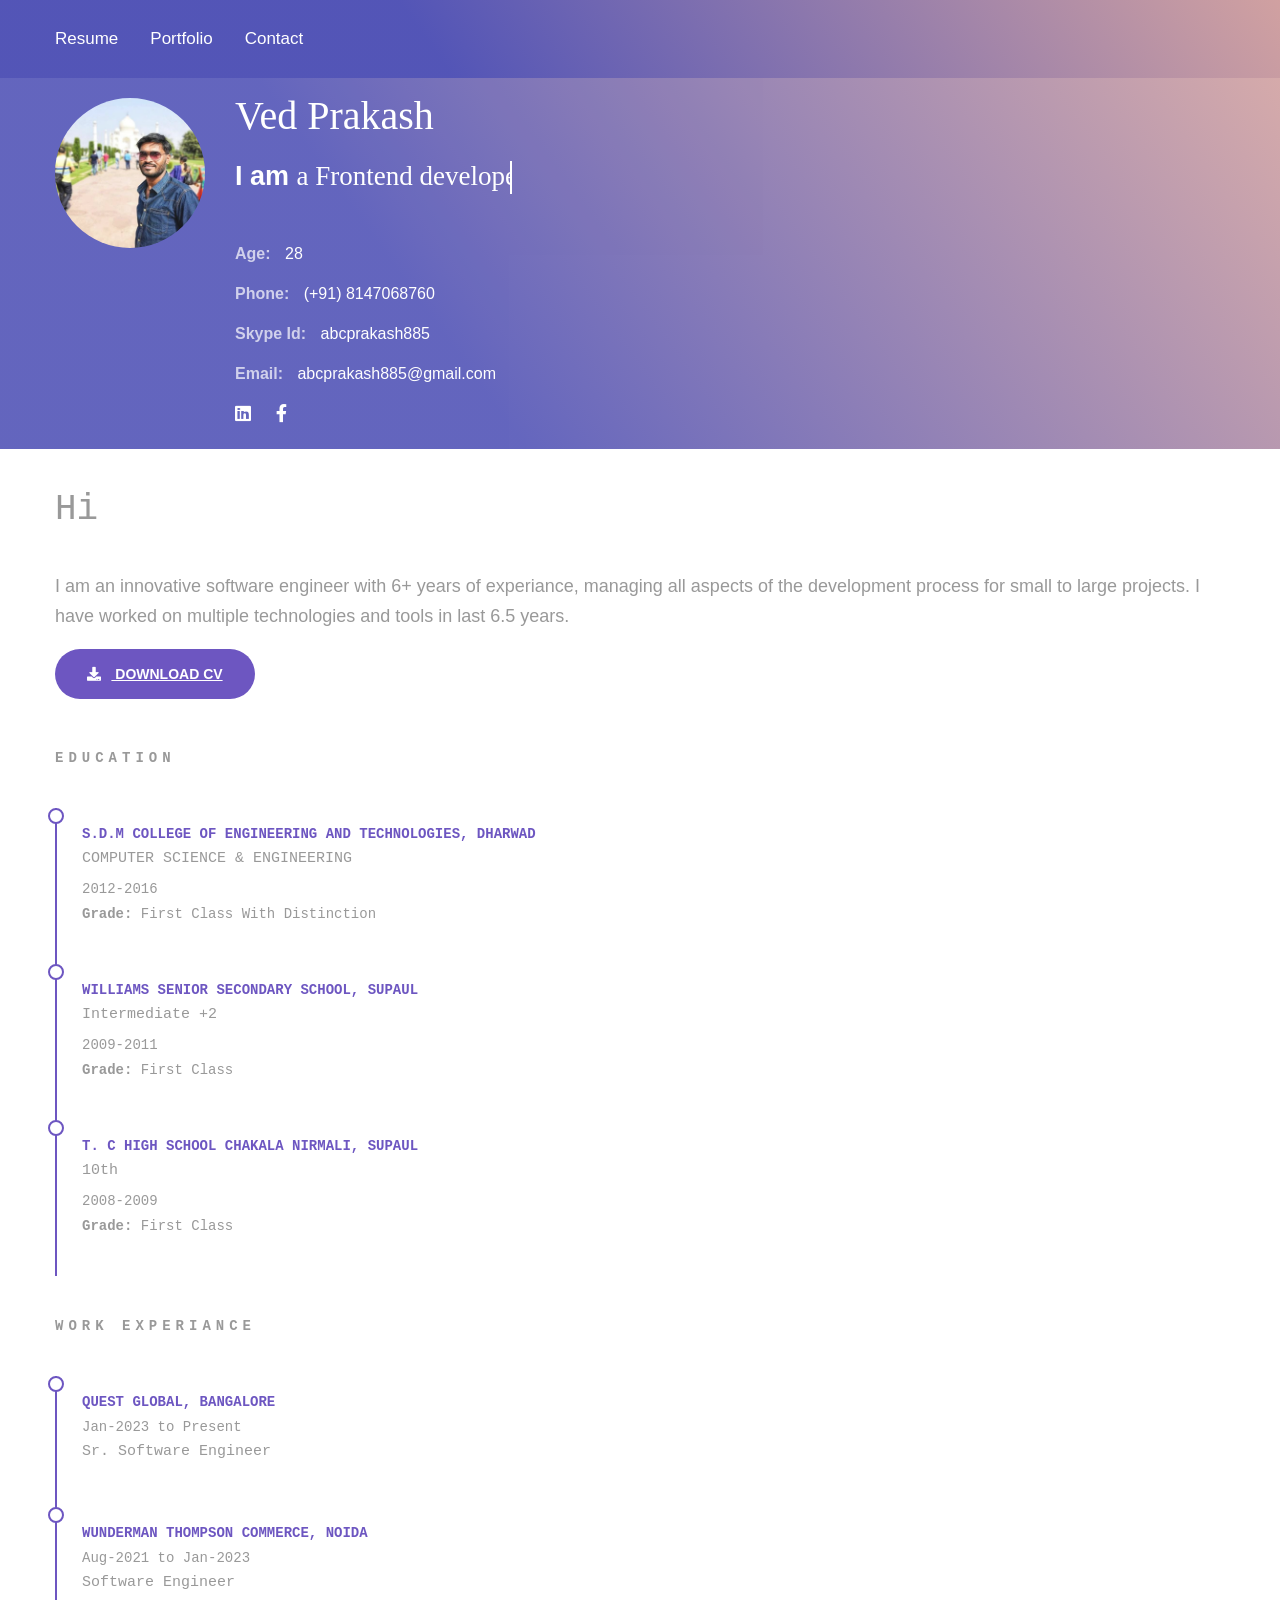
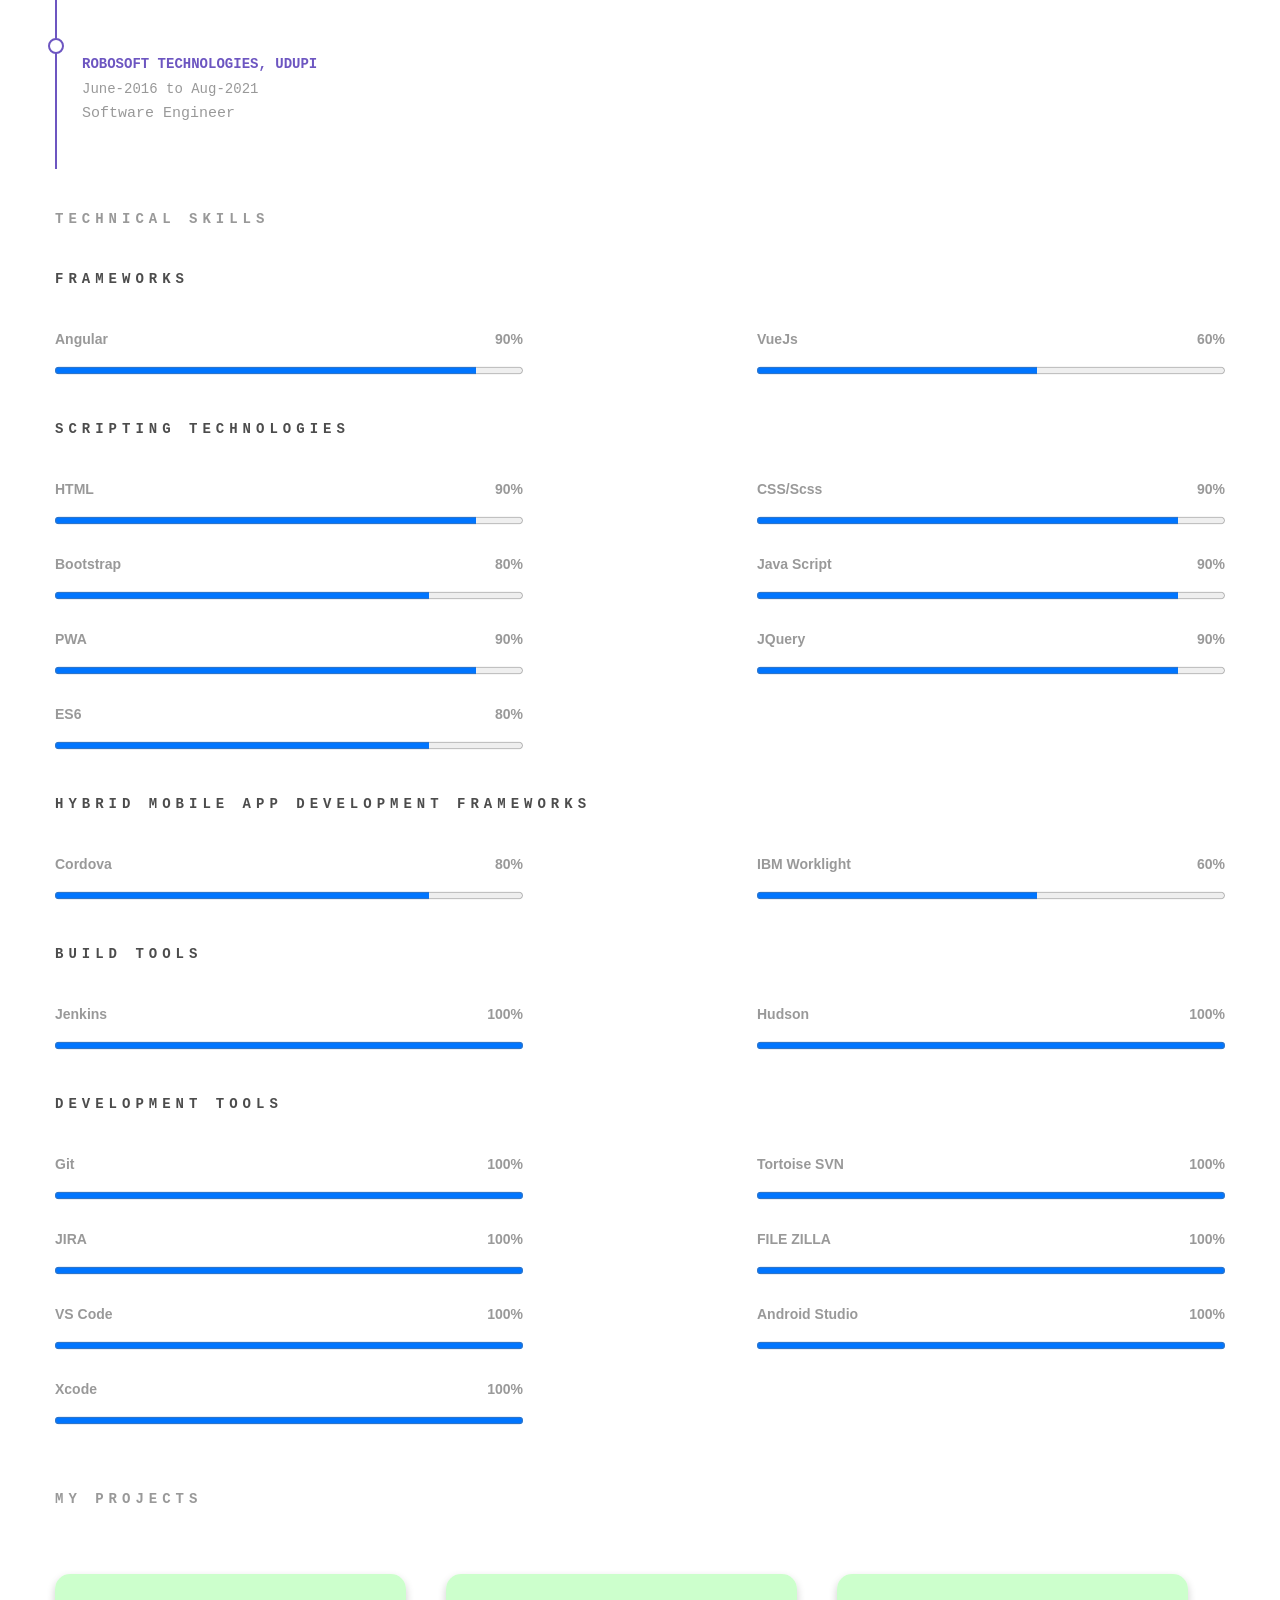
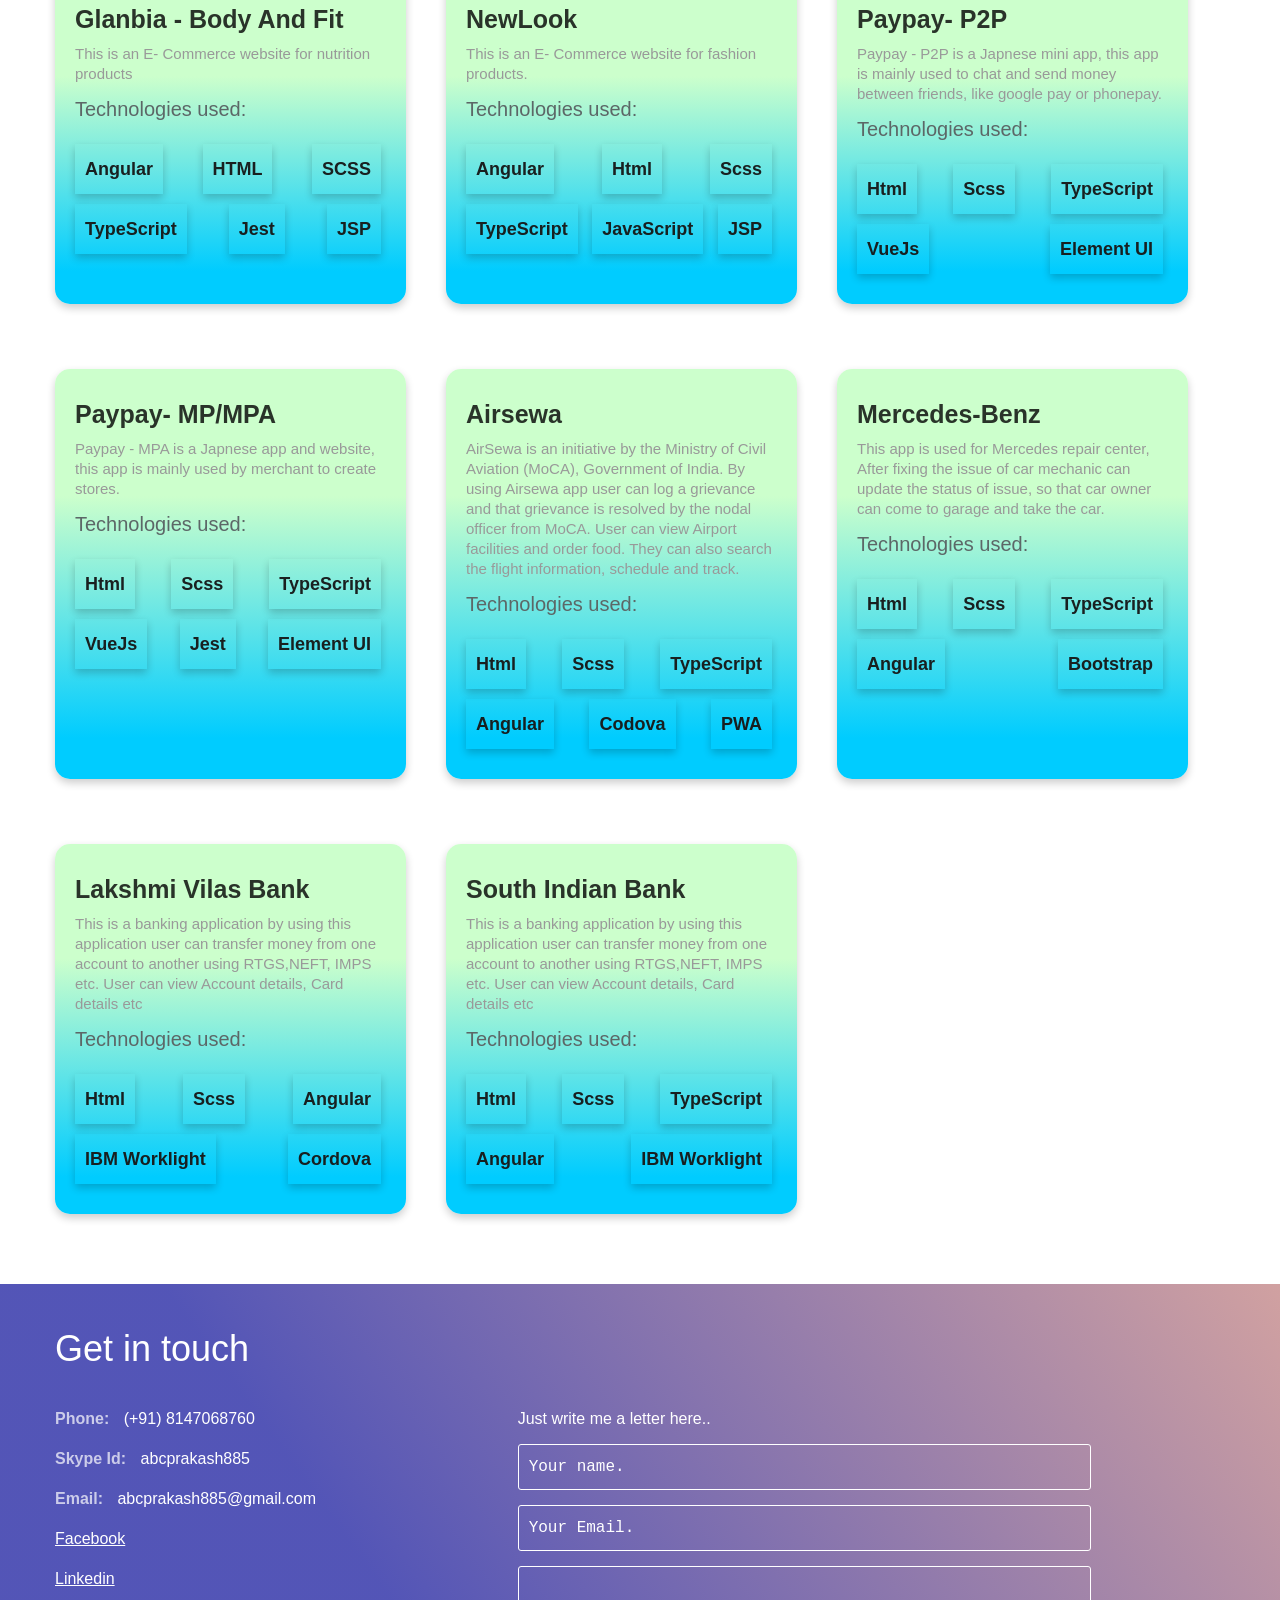
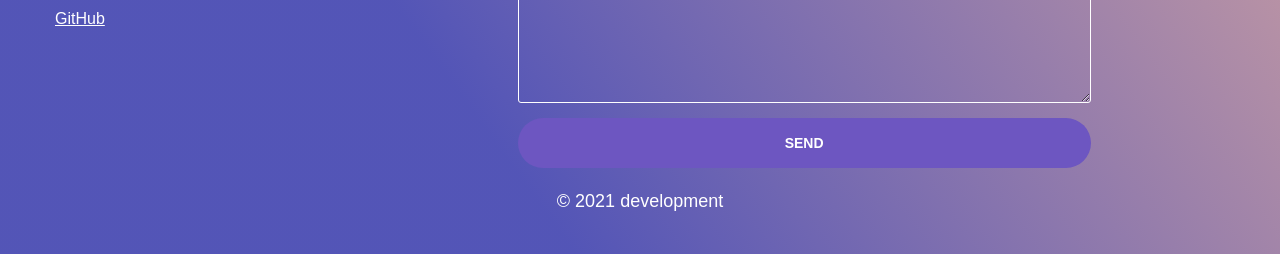
==== commit 8148e4c2: "Reverted to old code" ====
--- a/index.html
+++ b/index.html
@@ -1,21 +1,512 @@
-<!DOCTYPE html><html lang="en"><head>
-  <meta charset="utf-8">
-  <title>Zodic</title>
-  <base href="/">
+<!DOCTYPE html>
+<html lang="en">
+
+<head>
+  <meta charset="UTF-8">
   <meta name="viewport" content="width=device-width, initial-scale=1">
-  <meta charset="utf-8">
-  <meta http-equiv="Content-Type" content="text/html; charset=utf-8">
-  <link rel="icon" type="image/x-icon" href="favicon.ico">
-  <!-- <link rel="stylesheet" href="https://use.fontawesome.com/releases/v5.5.0/css/all.css" 
-integrity="sha384-B4dIYHKNBt8Bc12p+WXckhzcICo0wtJAoU8YZTY5qE0Id1GSseTk6S+L3BlXeVIU" crossorigin="anonymous"> -->
-<link rel="stylesheet" href="https://cdnjs.cloudflare.com/ajax/libs/font-awesome/6.2.1/css/all.min.css" integrity="sha512-MV7K8+y+gLIBoVD59lQIYicR65iaqukzvf/nwasF0nqhPay5w/9lJmVM2hMDcnK1OnMGCdVK+iQrJ7lzPJQd1w==" crossorigin="anonymous" referrerpolicy="no-referrer">
- <script src="https://maps.googleapis.com/maps/api/js?key=AIzaSyDFaXNvUSNlqQoqlNBgCgppWcSeYxb5kDM"></script>
- <link rel="stylesheet" href="https://cdnjs.cloudflare.com/ajax/libs/bootstrap/5.1.3/css/bootstrap.min.css" integrity="sha512-GQGU0fMMi238uA+a/bdWJfpUGKUkBdgfFdgBm72SUQ6BeyWjoY/ton0tEjH+OSH9iP4Dfh+7HM0I9f5eR0L/4w==" crossorigin="anonymous" referrerpolicy="no-referrer"><style>@charset "UTF-8";@font-face{font-family:Poppins Regular;src:url(Poppins-Regular.4b4ebe20759bdbf2.ttf) format("truetype");font-display:swap}:root{--swiper-theme-color:#007aff}:root{--swiper-navigation-size:44px}*,body,html{margin:0;font-family:Poppins Regular,"sans-serif"}*{box-sizing:border-box}:root{--bs-blue:blue;--bs-indigo:#6610f2;--bs-purple:#6f42c1;--bs-pink:#d63384;--bs-red:red;--bs-orange:#fd7e14;--bs-yellow:#ffc107;--bs-green:green;--bs-teal:#20c997;--bs-cyan:#0dcaf0;--bs-black:#121618;--bs-white:white;--bs-gray:#6c757d;--bs-gray-dark:#343a40;--bs-gray-100:#f8f9fa;--bs-gray-200:#e9ecef;--bs-gray-300:#dee2e6;--bs-gray-400:#ced4da;--bs-gray-500:#adb5bd;--bs-gray-600:#6c757d;--bs-gray-700:#495057;--bs-gray-800:#343a40;--bs-gray-900:#212529;--bs-primary:blue;--bs-secondary:#6c757d;--bs-success:green;--bs-info:#0dcaf0;--bs-warning:#ffc107;--bs-danger:red;--bs-light:#f8f9fa;--bs-dark:#212529;--bs-primary-rgb:0, 0, 255;--bs-secondary-rgb:108, 117, 125;--bs-success-rgb:0, 128, 0;--bs-info-rgb:13, 202, 240;--bs-warning-rgb:255, 193, 7;--bs-danger-rgb:255, 0, 0;--bs-light-rgb:248, 249, 250;--bs-dark-rgb:33, 37, 41;--bs-primary-text:#0000cc;--bs-secondary-text:#6c757d;--bs-success-text:#006600;--bs-info-text:#087990;--bs-warning-text:#997404;--bs-danger-text:#cc0000;--bs-light-text:#6c757d;--bs-dark-text:#495057;--bs-primary-bg-subtle:#ccccff;--bs-secondary-bg-subtle:#f8f9fa;--bs-success-bg-subtle:#cce6cc;--bs-info-bg-subtle:#cff4fc;--bs-warning-bg-subtle:#fff3cd;--bs-danger-bg-subtle:#ffcccc;--bs-light-bg-subtle:#fcfcfd;--bs-dark-bg-subtle:#ced4da;--bs-primary-border-subtle:#9999ff;--bs-secondary-border-subtle:#e9ecef;--bs-success-border-subtle:#99cc99;--bs-info-border-subtle:#9eeaf9;--bs-warning-border-subtle:#ffe69c;--bs-danger-border-subtle:#ff9999;--bs-light-border-subtle:#e9ecef;--bs-dark-border-subtle:#adb5bd;--bs-white-rgb:255, 255, 255;--bs-black-rgb:18, 22, 24;--bs-body-color-rgb:33, 37, 41;--bs-font-sans-serif:"sans-serif";--bs-font-monospace:SFMono-Regular, Menlo, Monaco, Consolas, "Liberation Mono", "Courier New", monospace;--bs-gradient:linear-gradient(180deg, rgba(255, 255, 255, .15), rgba(255, 255, 255, 0));--bs-body-font-family:var(--bs-font-sans-serif);--bs-body-font-size:1rem;--bs-body-font-weight:400;--bs-body-line-height:1.5;--bs-body-color:#212529;--bs-emphasis-color-rgb:18, 22, 24;--bs-secondary-color:rgba(33, 37, 41, .75);--bs-secondary-color-rgb:33, 37, 41;--bs-secondary-bg:#e9ecef;--bs-secondary-bg-rgb:233, 236, 239;--bs-tertiary-color:rgba(33, 37, 41, .5);--bs-tertiary-color-rgb:33, 37, 41;--bs-tertiary-bg:#f8f9fa;--bs-tertiary-bg-rgb:248, 249, 250;--bs-body-bg:white;--bs-body-bg-rgb:255, 255, 255;--bs-link-color:blue;--bs-link-color-rgb:0, 0, 255;--bs-link-decoration:underline;--bs-link-hover-color:#0000cc;--bs-link-hover-color-rgb:0, 0, 204;--bs-code-color:#d63384;--bs-border-width:1px;--bs-border-style:solid;--bs-border-color:#dee2e6;--bs-border-color-translucent:rgba(18, 22, 24, .175);--bs-border-radius:.375rem;--bs-border-radius-sm:.25rem;--bs-border-radius-lg:.5rem;--bs-border-radius-xl:1rem;--bs-border-radius-2xl:2rem;--bs-border-radius-pill:50rem;--bs-box-shadow:0 .5rem 1rem rgba(var(--bs-body-color-rgb), .15);--bs-box-shadow-sm:0 .125rem .25rem rgba(var(--bs-body-color-rgb), .075);--bs-box-shadow-lg:0 1rem 3rem rgba(var(--bs-body-color-rgb), .175);--bs-box-shadow-inset:inset 0 1px 2px rgba(var(--bs-body-color-rgb), .075);--bs-emphasis-color:#121618;--bs-form-control-bg:var(--bs-body-bg);--bs-form-control-disabled-bg:var(--bs-secondary-bg);--bs-highlight-bg:#fff3cd;--bs-breakpoint-xs:0;--bs-breakpoint-sm:576px;--bs-breakpoint-md:768px;--bs-breakpoint-lg:992px;--bs-breakpoint-xl:1200px;--bs-breakpoint-xxl:1400px}*,*:before,*:after{box-sizing:border-box}@media (prefers-reduced-motion: no-preference){:root{scroll-behavior:smooth}}body{margin:0;font-family:var(--bs-body-font-family);font-size:var(--bs-body-font-size);font-weight:var(--bs-body-font-weight);line-height:var(--bs-body-line-height);color:var(--bs-body-color);text-align:var(--bs-body-text-align);background-color:var(--bs-body-bg);-webkit-text-size-adjust:100%;-webkit-tap-highlight-color:rgba(18,22,24,0)}</style><link rel="stylesheet" href="styles.ae16b83b3e8896b7.css" media="print" onload="this.media='all'"><noscript><link rel="stylesheet" href="styles.ae16b83b3e8896b7.css"></noscript></head>
-<body>
-  <app-root></app-root>
-  <!-- <script src="https://unpkg.com/masonry-layout@4/dist/masonry.pkgd.min.js"></script> -->
-  <!-- <script src="https://cdn.jsdelivr.net/npm/masonry-layout@4.2.2/dist/masonry.pkgd.min.js"  async></script> -->
-  <!-- <script src="https://cdnjs.cloudflare.com/ajax/libs/bootstrap/5.1.3/js/bootstrap.min.js" integrity="sha512-OvBgP9A2JBgiRad/mM36mkzXSXaJE9BEIENnVEmeZdITvwT09xnxLtT4twkCa8m/loMbPHsvPl0T8lRGVBwjlQ==" crossorigin="anonymous" referrerpolicy="no-referrer"></script> -->
-<script src="runtime.6a47d39c0fc98611.js" type="module"></script><script src="polyfills.763089961da0bc4f.js" type="module"></script><script src="main.794babe381ff1c2a.js" type="module"></script>
+  <link rel="stylesheet" href="https://cdnjs.cloudflare.com/ajax/libs/font-awesome/5.15.2/css/all.min.css"
+    integrity="sha512-HK5fgLBL+xu6dm/Ii3z4xhlSUyZgTT9tuc/hSrtw6uzJOvgRr2a9jyxxT1ely+B+xFAmJKVSTbpM/CuL7qxO8w=="
+    crossorigin="anonymous" />
+  <link rel="icon" href="./assets/v-logo.ico">
+  <link rel="stylesheet" href="./style.css" />
+  <link rel="stylesheet" href="animated.css">
+  <title>Ved Prakash - Software Engineer</title>
+  <meta name="description" content="Ved Prakash - A Frontend developer having 6 +  Years of IT experience in web app development, Hybrid app development,mini app
+development , PWA app development using Angular, VueJs.">
+  <meta name="Keywords"
+    content="Frontend developer, Angular developer, Javascript developer, VueJs developer, HTML developer, SCSS developer, Web development, Hybrid Development">
+  <meta name="twitter:card" content="summary" />
+  <meta name="twitter:site" content="@vedprakash" />
+  <meta name="twitter:account_id" content="@prakashved17" />
+  <meta name="twitter:creator" content="847070684408819712" />
+  <meta property="og:url"
+    content="https://user-images.githubusercontent.com/28899919/129207040-e70b03a7-fda2-4ccc-9a88-2cc177cba3fc.jpeg" />
+  <meta property="og:title" content="Ved Prakash - Software Engineer" />
+  <meta property="og:description" content="Ved Prakash - A Frontend developer having 6 +  Years of IT experience in web app development, Hybrid app development,mini app
+development , PWA app development using Angular, VueJs." />
+  <meta property="og:image"
+    content="https://user-images.githubusercontent.com/28899919/129207040-e70b03a7-fda2-4ccc-9a88-2cc177cba3fc.jpeg" />
+  <meta name="author" content="Ved Prakash">
+  <meta name="google-site-verification" content="g5KN2H4U9cP0KIBfCsow1rYOuR1ULuHBlvB7K400w8Q" />
+</head>
 
-</body></html>+<body oncontextmenu="return false;">
+  <div class="">
+    <div class="navbar">
+      <div class="container">
+        <a class="active resume" href="index.html#resumes">Resume</a>
+        <a href="index.html#portfolio">Portfolio</a>
+        <a href="index.html#contacts">Contact</a>
+      </div>
+    </div>
+    <div class="biodata">
+      <div class="container data-section">
+        <div class="image-section">
+          <img src="./assets/ved.jpeg" alt="ved prakash">
+        </div>
+        <div>
+          <div class="name-box">
+            <span class="name">Ved Prakash</span>
+            <section class="cd-intro im">
+              <h2 class="cd-headline clip is-full-width font-accident-two-normal im">
+                <span class="im">I am </span>
+                <span class="cd-words-wrapper im">
+                  <b class="is-visible" class="im">a Frontend developer </b>
+                  <b class="is-hidden" class="im">an Angular developer</b>
+                  <b class="is-hidden" class="im">a Vue Js developer</b>
+                  <b class="is-hidden" class="im">a PWA developer</b>
+                  <b class="is-hidden" class="im">a Hybrid app developer</b>
+                </span>
+              </h2>
+            </section>
+          </div>
+          <div class="discryption-box">
+            <div class="discryption">
+              <span class="first-section">Age:</span>
+              <span>28</span>
+            </div>
+            <div class="discryption">
+              <span class="first-section">Phone:</span>
+              <span>(+91) 8147068760</span>
+            </div>
+            <div class="discryption">
+              <span class="first-section">Skype Id:</span>
+              <span>abcprakash885</span>
+            </div>
+            <div class="discryption">
+              <span class="first-section">Email:</span>
+              <span>abcprakash885@gmail.com</span>
+            </div>
+          </div>
+          <div>
+            <a href="https://www.linkedin.com/in/ved-prakash-a65634105" target="_blank"> <i
+                class="fab fa-linkedin fab-icon"></i></a>
+            <a href="https://www.facebook.com/imprakashved" target="_blank"> <i
+                class="fab fa-facebook-f fab-icon"></i></a>
+          </div>
+        </div>
+      </div>
+    </div>
+    <div class="container" id="resumes">
+      <div class="resume-desc">Hi</div>
+      <p>
+        I am an innovative software engineer with 6+ years of experiance, managing all aspects of the development
+        process for small to large projects.
+        I have worked on multiple technologies and tools in last 6.5 years.
+      </p>
+      <a class="download-cv" href="https://drive.google.com/file/d/1wI8B14YXvSi20qWWlQtG1oBN2uihv1Y4/view?usp=sharing"
+        target="_blank">
+        <i class="fas fa-download download-icon"></i>
+        Download CV</a>
+    </div>
+    <div class="resume-list container" id="portfolio">
+      <div class="education ">
+        EDUCATION
+      </div>
+      <div class="resume-list-block ">
+        <span class=" resume-list-title">S.D.M COLLEGE OF ENGINEERING AND TECHNOLOGIES, DHARWAD</span>
+        <span class="resume-list-descryption">COMPUTER SCIENCE & ENGINEERING</span>
+        <span class="resume-list-date-range">2012-2016</span>
+        <span class="resume-list-date-range"><strong>Grade:</strong> First Class With Distinction</span>
+        
+      </div>
+      <div class="resume-list-block ">
+        <span class="resume-list-title">Williams Senior Secondary School, Supaul</span>
+        <span class="resume-list-descryption">Intermediate +2</span>
+        <span class="resume-list-date-range">2009-2011</span>
+        <span class="resume-list-date-range"><strong>Grade:</strong> First Class</span>
+      </div>
+      <div class="resume-list-block ">
+        <span class="resume-list-title">T. C HIGH SCHOOL CHAKALA NIRMALI, SUPAUL</span>
+        <span class="resume-list-descryption">10th</span>
+        <span class="resume-list-date-range">2008-2009</span>
+        <span class="resume-list-date-range"><strong>Grade:</strong> First Class</span>
+      </div>
+    </div>
+    <div class="resume-list container">
+      <div class="education">
+        Work Experiance
+      </div>
+      <div class="resume-list-block ">
+        <span class=" resume-list-title">Quest Global, Bangalore</span>
+        <span class="resume-list-date-range">Jan-2023 to Present</span>
+        <span class="resume-list-descryption">Sr. Software Engineer</span>
+      </div>
+      <div class="resume-list-block ">
+        <span class=" resume-list-title">Wunderman Thompson Commerce, Noida</span>
+        <span class="resume-list-date-range">Aug-2021 to Jan-2023</span>
+        <span class="resume-list-descryption">Software Engineer</span>
+      </div>
+      <div class="resume-list-block ">
+        <span class=" resume-list-title">Robosoft Technologies, Udupi</span>
+        <span class="resume-list-date-range">June-2016 to Aug-2021</span>
+        <span class="resume-list-descryption">Software Engineer</span>
+      </div>
+    </div>
+    <div class="container">
+      <div class="technicla-skills">
+        Technical skills
+      </div>
+
+      <div class="sub-technical-skills">
+        Frameworks
+      </div>
+      <div class="skills-list">
+        <div class="skill-progressbar-block">
+          <div class="skill-list-block">
+            <span>Angular</span>
+            <span>90%</span>
+          </div>
+          <progress class="progressbar" value="90" max="100"> 90% </progress>
+        </div>
+        <div class="skill-progressbar-block">
+          <div class="skill-list-block">
+            <span>VueJs</span>
+            <span>60%</span>
+          </div>
+          <progress class="progressbar" value="60" max="100"> 60% </progress>
+        </div>
+      </div>
+      <div class="sub-technical-skills">
+        Scripting Technologies
+      </div>
+      <div class="skills-list">
+        <div class="skill-progressbar-block ">
+          <div class="skill-list-block">
+            <span>HTML</span>
+            <span>90%</span>
+          </div>
+          <progress class="progressbar" value="90" max="100"> 90% </progress>
+        </div>
+        <div class="skill-progressbar-block">
+          <div class="skill-list-block">
+            <span>CSS/Scss</span>
+            <span>90%</span>
+          </div>
+          <progress class="progressbar" value="90" max="100"> 90% </progress>
+        </div>
+        <div class="skill-progressbar-block">
+          <div class="skill-list-block">
+            <span>Bootstrap</span>
+            <span>80%</span>
+          </div>
+          <progress class="progressbar" value="80" max="100"> 80% </progress>
+        </div>
+        <div class="skill-progressbar-block">
+          <div class="skill-list-block">
+            <span>Java Script</span>
+            <span>90%</span>
+          </div>
+          <progress class="progressbar" value="90" max="100"> 90% </progress>
+        </div>
+        <div class="skill-progressbar-block">
+          <div class="skill-list-block">
+            <span>PWA</span>
+            <span>90%</span>
+          </div>
+          <progress class="progressbar" value="90" max="100"> 90% </progress>
+        </div>
+        <div class="skill-progressbar-block">
+          <div class="skill-list-block">
+            <span>JQuery</span>
+            <span>90%</span>
+          </div>
+          <progress class="progressbar" value="90" max="100"> 90% </progress>
+        </div>
+        <div class="skill-progressbar-block">
+          <div class="skill-list-block">
+            <span>ES6</span>
+            <span>80%</span>
+          </div>
+          <progress class="progressbar" value="80" max="100"> 80% </progress>
+        </div>
+      </div>
+      <div class="sub-technical-skills">
+        Hybrid Mobile app development Frameworks
+      </div>
+      <div class="skills-list">
+        <div class="skill-progressbar-block">
+          <div class="skill-list-block">
+            <span>Cordova</span>
+            <span>80%</span>
+          </div>
+          <progress class="progressbar" value="80" max="100"> 80% </progress>
+        </div>
+        <div class="skill-progressbar-block">
+          <div class="skill-list-block">
+            <span>IBM Worklight</span>
+            <span>60%</span>
+          </div>
+          <progress class="progressbar" value="60" max="100"> 60% </progress>
+        </div>
+      </div>
+      <div class="sub-technical-skills">
+        Build tools
+      </div>
+      <div class="skills-list">
+        <div class="skill-progressbar-block">
+          <div class="skill-list-block">
+            <span>Jenkins</span>
+            <span>100%</span>
+          </div>
+          <progress class="progressbar" value="100" max="100"> 100% </progress>
+        </div>
+        <div class="skill-progressbar-block">
+          <div class="skill-list-block">
+            <span>Hudson</span>
+            <span>100%</span>
+          </div>
+          <progress class="progressbar" value="100" max="100"> 100% </progress>
+        </div>
+      </div>
+      <div class="sub-technical-skills">
+        Development tools
+      </div>
+      <div class="skills-list">
+        <div class="skill-progressbar-block">
+          <div class="skill-list-block">
+            <span>Git</span>
+            <span>100%</span>
+          </div>
+          <progress class="progressbar" value="100" max="100"> 100% </progress>
+        </div>
+        <div class="skill-progressbar-block">
+          <div class="skill-list-block">
+            <span>Tortoise SVN</span>
+            <span>100%</span>
+          </div>
+          <progress class="progressbar" value="100" max="100"> 100% </progress>
+        </div>
+        <div class="skill-progressbar-block">
+          <div class="skill-list-block">
+            <span>JIRA</span>
+            <span>100%</span>
+          </div>
+          <progress class="progressbar" value="100" max="100"> 100% </progress>
+        </div>
+        <div class="skill-progressbar-block">
+          <div class="skill-list-block">
+            <span>FILE ZILLA</span>
+            <span>100%</span>
+          </div>
+          <progress class="progressbar" value="100" max="100"> 100% </progress>
+        </div>
+        <div class="skill-progressbar-block">
+          <div class="skill-list-block">
+            <span>VS Code</span>
+            <span>100%</span>
+          </div>
+          <progress class="progressbar" value="100" max="100"> 100% </progress>
+        </div>
+        <div class="skill-progressbar-block">
+          <div class="skill-list-block">
+            <span>Android Studio</span>
+            <span>100%</span>
+          </div>
+          <progress class="progressbar" value="100" max="100"> 100% </progress>
+        </div>
+        <div class="skill-progressbar-block">
+          <div class="skill-list-block">
+            <span>Xcode</span>
+            <span>100%</span>
+          </div>
+          <progress class="progressbar" value="100" max="100"> 100% </progress>
+        </div>
+      </div>
+    </div>
+    <div class="projects-list container">
+      <div class="education ">
+        My Projects
+      </div>
+      <div class="project-card-list">
+        <div class="card">
+          <div class="project-desc ">
+            <span class="project-title">Glanbia - Body and Fit</span>
+            <span class="project-desc-sect"> This is an E- Commerce website for nutrition products</span>
+            <div class="technology-used">Technologies used: </div>
+            <div class="technology-section">
+              <span class="card-tech">Angular</span>
+              <span class="card-tech">HTML</span>
+              <span class="card-tech">SCSS</span>
+              <span class="card-tech">TypeScript</span>
+              <span class="card-tech">Jest</span>
+              <span class="card-tech">JSP</span>
+            </div>
+          </div>
+        </div>
+        <div class="card">
+          <div class="project-desc ">
+            <span class="project-title">NewLook</span>
+            <span class="project-desc-sect"> This is an E- Commerce website for fashion products.</span>
+            <div class="technology-used">Technologies used: </div>
+            <div class="technology-section">
+              <span class="card-tech">Angular</span>
+              <span class="card-tech">Html</span>
+              <span class="card-tech">Scss</span>
+              <span class="card-tech">TypeScript</span>
+              <span class="card-tech">JavaScript</span>
+              <span class="card-tech">JSP</span>
+            </div>
+          </div>
+        </div>
+        <div class="card">
+          <div class="project-desc ">
+            <span class="project-title">Paypay- P2P</span>
+            <span class="project-desc-sect"> Paypay - P2P is a Japnese mini app, this app is mainly used to chat and
+              send money between friends, like google pay or phonepay. </span>
+            <div class="technology-used">Technologies used: </div>
+            <div class="technology-section">
+              <span class="card-tech">Html</span>
+              <span class="card-tech">Scss</span>
+              <span class="card-tech">TypeScript</span>
+              <span class="card-tech">VueJs</span>
+              <span class="card-tech">Element UI</span>
+            </div>
+          </div>
+        </div>
+        <div class="card">
+          <div class="project-desc ">
+            <span class="project-title">Paypay- MP/MPA</span>
+            <span class="project-desc-sect"> Paypay - MPA is a Japnese app and website, this app is mainly used by
+              merchant to create stores.</span>
+            <div class="technology-used">Technologies used: </div>
+            <div class="technology-section">
+              <span class="card-tech">Html</span>
+              <span class="card-tech">Scss</span>
+              <span class="card-tech">TypeScript</span>
+              <span class="card-tech">VueJs</span>
+              <span class="card-tech">Jest</span>
+              <span class="card-tech">Element UI</span>
+            </div>
+          </div>
+        </div>
+        <div class="card">
+          <div class="project-desc ">
+            <span class="project-title">Airsewa</span>
+            <span class="project-desc-sect">AirSewa is an initiative by the Ministry of Civil Aviation (MoCA),
+              Government of India.
+              By using Airsewa app user can log a grievance and that grievance is resolved
+              by the nodal officer from MoCA.
+              User can view Airport facilities and order food.
+              They can also search the flight information, schedule and track. </span>
+            <div class="technology-used">Technologies used: </div>
+            <div class="technology-section">
+              <span class="card-tech">Html</span>
+              <span class="card-tech">Scss</span>
+              <span class="card-tech">TypeScript</span>
+              <span class="card-tech">Angular</span>
+              <span class="card-tech">Codova</span>
+              <span class="card-tech">PWA</span>
+            </div>
+          </div>
+        </div>
+        <div class="card">
+          <div class="project-desc ">
+            <span class="project-title">mercedes-Benz</span>
+            <span class="project-desc-sect">This app is used for Mercedes repair center, After fixing the issue of car
+              mechanic can update the status of issue, so that car owner can come to garage and take the car. </span>
+            <div class="technology-used">Technologies used: </div>
+            <div class="technology-section">
+              <span class="card-tech">Html</span>
+              <span class="card-tech">Scss</span>
+              <span class="card-tech">TypeScript</span>
+              <span class="card-tech">Angular</span>
+              <span class="card-tech">Bootstrap</span>
+            </div>
+          </div>
+        </div>
+        <div class="card">
+          <div class="project-desc ">
+            <span class="project-title">Lakshmi Vilas Bank</span>
+            <span class="project-desc-sect"> This is a banking application by using this application user can transfer
+              money from one account to another using RTGS,NEFT, IMPS etc. User can view Account details, Card details
+              etc </span>
+            <div class="technology-used">Technologies used: </div>
+            <div class="technology-section">
+              <span class="card-tech">Html</span>
+              <span class="card-tech">Scss</span>
+              <span class="card-tech">Angular</span>
+              <span class="card-tech">IBM Worklight</span>
+              <span class="card-tech">Cordova</span>
+            </div>
+          </div>
+        </div>
+        <div class="card">
+          <div class="project-desc ">
+            <span class="project-title">South Indian Bank</span>
+            <span class="project-desc-sect"> This is a banking application by using this application user can transfer
+              money from one account to another using RTGS,NEFT, IMPS etc. User can view Account details, Card details
+              etc</span>
+            <div class="technology-used">Technologies used: </div>
+            <div class="technology-section">
+              <span class="card-tech">Html</span>
+              <span class="card-tech">Scss</span>
+              <span class="card-tech">TypeScript</span>
+              <span class="card-tech">Angular</span>
+              <span class="card-tech">IBM Worklight</span>
+            </div>
+          </div>
+        </div>
+      </div>
+    </div>
+    <div class="footer" id="contacts">
+      <div class="container">
+        <div class="get-in-touch ">Get in touch</div>
+        <div class="footer-data">
+          <div class="social-contacts">
+            <div class="discryption">
+              <span class="first-section">Phone:</span>
+              <span>(+91) 8147068760</span>
+            </div>
+            <div class="discryption">
+              <span class="first-section">Skype Id:</span>
+              <span>abcprakash885</span>
+            </div>
+            <div class="discryption">
+              <span class="first-section">Email:</span>
+              <span>abcprakash885@gmail.com</span>
+            </div>
+            <div class="discryption">
+              <a href="https://www.facebook.com/imprakashved" target="_blank" class="social-media">Facebook</a>
+            </div>
+            <div class="discryption">
+              <a href="https://www.linkedin.com/in/ved-prakash-a65634105" target="_blank"
+                class="social-media">Linkedin</a>
+            </div>
+            <div class="discryption">
+              <a href="https://github.com/thePrakashVed" target="_blank" class="social-media">GitHub</a>
+            </div>
+            <!--  <div class="discryption">
+              <a class="social-media">Bitbucket</a>
+            </div> -->
+          </div>
+          <div class="latter-box">
+            <div class="discryption">Just write me a letter here..</div>
+            <iframe name="votar" style="display:none;"></iframe>
+            <form class="latter-box" id="form-data" method="post" action="" target="votar">
+              <input class="input-box-name" type="text" id="name" name="name" placeholder="Your name.">
+              <input class="input-box-name" type="text" placeholder="Your Email." id="email" name="email">
+              <textarea class="txtarea-message" placeholder="Type the message here." id="message"
+                name="message"> </textarea>
+              <div class="sucess-response" id="sucess-txt">Thanks for your valuable letter.. </div>
+              <button type="submit" class="send-btn" onclick="sendData()">Send</button>
+            </form>
+          </div>
+        </div>
+      </div>
+      <p class="copyright" property="dc:rights">&copy;
+        <span property="dc:dateCopyrighted">2021</span>
+        <span property="dc:publisher">development</span>
+      </p>
+    </div>
+  </div>
+  </div>
+  </div>
+
+  </div>
+</body>
+<script src="./index.js"></script>
+<script type="text/javascript" src="https://ajax.googleapis.com/ajax/libs/jquery/2.2.0/jquery.min.js"></script>
+<script type="text/javascript" src="./animated.js"></script>
+
+</html>
--- a/style.css
+++ b/style.css
@@ -0,0 +1,545 @@
+body {
+    margin: 0;
+    font-family: Roboto,sans-serif;
+    font-size: 18px;
+    font-weight: 400;
+    line-height: 30px;
+    color: #999;
+  }
+  .footer,
+  .navbar {
+    overflow: hidden;
+    z-index: 10;
+    background: linear-gradient(54deg, rgba(74, 76, 179, .95) 34%, hsla(0, 34%, 71%, .95));
+  }
+  .biodata {
+    background: linear-gradient(54deg, rgba(74, 76, 179, .95) 34%, hsla(0, 34%, 71%, .95));
+    opacity: 0.9;
+    padding-top: 20px;
+    padding-bottom: 20px;
+
+  }
+  .sub-technical-skills {
+    color: #000000b3;
+    margin-bottom: 35px;
+    font-family: Roboto Mono, monospace;
+    font-size: 14px;
+    line-height: 20px;
+    letter-spacing: 5px;
+    text-transform: uppercase;
+    font-weight: 700;
+    margin-top: 20px;
+  }
+
+  .name {
+    color: Pink;
+    /* font-family: "Courier"; */
+    font-size: 20px;
+    white-space: nowrap;
+    overflow: hidden;
+    /* width: 30px; */
+    animation: type 4s steps(60, end);
+    margin: 0px;
+    font-size: 40px;
+    font-family: 'Sacramento', cursive;
+    line-height: 35px;
+  }
+
+  /* @keyframes type{ 
+  from { width: 0; } 
+}  */
+  .discryption-box {
+    margin-top: 20px;
+  }
+
+  .discryption {
+    font-size: 16px;
+    color: white;
+    padding-bottom: 10px;
+  }
+  .job-discryption {
+    font-size: 16px;
+    color: #ffffffcc;
+    padding-bottom: 10px;
+  }
+
+  .first-section {
+    padding-right: 10px;
+    color: #ffffffb3;
+    font-weight: 700;
+  }
+  .social-media {
+      text-decoration: underline;
+      cursor: pointer;
+      color: white;
+  }
+  .social-contacts {
+      flex-grow: 0.3;
+  }
+
+  .name {
+    color: white;
+  }
+
+  .container {
+    /* display: table;
+    margin: 0 auto; */
+  }
+
+  .navbar a {
+    float: left;
+    display: block;
+    color: #fff;
+    text-align: center;
+    padding: 24px 16px;
+    text-decoration: none;
+    font-size: 17px;
+    cursor: pointer;
+  }
+
+  .sticky {
+    position: fixed;
+    top: 0;
+    width: 100%;
+    background: #fff;
+    color: black;
+    transition: 0.15s ease-out;
+    box-shadow: 0 5px 8px 0 rgba(0, 0, 0, .14);
+  }
+
+  .sticky a {
+    float: left;
+    display: block;
+    color: black;
+    text-align: center;
+    padding: 14px 16px;
+    text-decoration: none;
+    font-size: 17px;
+
+  }
+
+  .sticky+.content {
+    padding-top: 60px;
+  }
+
+  .name-box {
+    display: flex;
+    flex-direction: column;
+  }
+
+  .resume {
+    padding-left: 0px !important;
+  }
+
+  .fab-icon {
+    padding-right: 20px;
+    cursor: pointer;
+    color: white;
+  }
+  .download-icon {
+      padding-right: 10px;
+  }
+
+  .resume-list-block::before {
+    width: 12px;
+    height: 12px;
+    border: 2px solid #6d56c1;
+    position: relative;
+    content: "";
+    border-radius: 50%;
+    background-color: #fff;
+    /* left: 8px; */
+    left: -34px;
+  }
+
+  .technicla-skills,
+  .education {
+    left: 10px;
+    font-family: Roboto Mono, monospace;
+    font-size: 14px;
+    line-height: 20px;
+    letter-spacing: 5px;
+    text-transform: uppercase;
+    font-weight: 700;
+    color: #999;
+    margin-bottom: 40px;
+    margin-top: 40px;
+  }
+
+  .skills-list {
+    display: flex;
+    flex-direction: row;
+    flex-wrap: wrap;
+    justify-content: space-between;
+  }
+
+  .skill-list-block {
+    display: flex;
+    justify-content: space-between;
+    color: #999;
+    font-size: 14px;
+    font-weight: 600;
+  }
+
+  .resume-list-block {
+    border-left: 2px solid #6d56c1;
+    padding-left: 25px;
+    padding-bottom: 35px;
+    display: flex;
+    flex-direction: column;
+  }
+
+  .resume-list-title {
+    text-transform: uppercase;
+    color: #6d56c1;
+    font-size: 14px;
+    line-height: 20px;
+    font-family: Roboto Mono, monospace;
+    font-weight: 700;
+    padding-bottom: 5px;
+  }
+
+  .resume-list-date-range {
+    font-family: Inconsolata, monospace;
+    font-size: 14px;
+    line-height: 20px;
+    color: #999;
+    padding-bottom: 5px;
+  }
+
+  .resume-list-descryption {
+    font-family: Inconsolata, monospace;
+    font-size: 15px;
+    line-height: 20px;
+    color: #999;
+    padding-bottom: 10px;
+  }
+
+  .progressbar {
+    height: 15px;
+    width: 100%;
+  }
+
+  .skill-progressbar-block {
+    width: 40%;
+    padding-bottom: 15px;
+  }
+
+  .resume-desc {
+    color: #999;
+    margin-bottom: 40px;
+    margin-top: 40px;
+    font-size: 36px;
+    line-height: 42px;
+    font-family: Roboto Mono,monospace;
+  }
+  .send-btn ,
+  .download-cv {
+    background-color: #6d56c1;
+    /* height: 50px; */
+    border-radius: 25px;
+    font-size: 14px;
+    line-height: 20px;
+    text-transform: uppercase;
+    padding: 15px;
+    min-width: 170px;
+    text-align: center;
+    display: inline-block;
+    color: #fff!important;
+    font-weight: 600;
+    overflow: hidden;
+    border-style: none;
+    outline: none;
+    cursor: pointer;
+  }
+  .get-in-touch {
+    font-size: 36px;
+    color: white;
+    padding-bottom: 40px;
+}
+.footer {
+    padding-bottom: 20px;
+    padding-top: 50px;
+}
+.footer-data {
+    display: flex;
+    flex-direction: row;
+}
+
+.latter-box {
+    display: flex;
+    flex-direction: column;
+    flex-grow: 0.5;
+}
+.input-box-name {
+    /* width: 100%; */
+    background-color: transparent;
+    border-radius: 3px;
+    border: 1px solid #fff;
+    padding: 10px;
+    color: #fff;
+    font-size: 16px;
+    line-height: 24px;
+    font-family: Roboto Mono,monospace;
+    margin-bottom: 15px;
+}
+.txtarea-message {
+    /* width: 100%; */
+    background-color: transparent;
+    border-radius: 3px;
+    border: 1px solid #fff;
+    padding: 10px;
+    height: 115px;
+    color: #fff;
+    font-size: 16px;
+    line-height: 24px;
+    font-family: Roboto Mono,monospace;
+    margin-bottom: 15px;
+}
+.copyright {
+    text-align: center;
+    color: white;
+}
+  .card {
+    box-shadow: 0 4px 8px 0 rgba(0,0,0,0.2);
+    transition: 0.3s;
+    border-radius: 15px;
+    flex: 0 0 30%;
+    box-sizing: border-box;
+    margin-top: 25px;
+    background: linear-gradient(to bottom, #ccffcc 31%, #00ccff 90%);
+  }
+  .card-tech {
+    box-shadow: 0 4px 8px 0 rgba(0,0,0,0.2);
+    transition: 0.3s;
+    padding: 10px;
+    margin-top: 10px;
+    color: #171c1cfa;
+    font-weight: 600;
+  }
+  .project-desc {
+    padding: 30px 25px;
+    display: flex;
+    flex-direction: column;
+    justify-content: center;
+  }
+  .project-title {
+    text-align: left;
+    font-size: 25px;
+    color: #000000cc;
+    text-transform: capitalize;
+    font-weight: 700;
+    padding-bottom: 10px;
+  }
+  .project-desc-sect {
+    font-size: 15px;
+    text-align: left;
+    font-size: 15px;
+    color: #999;
+    line-height: 20px;
+    padding-bottom: 10px;
+  }
+  .project-card-list {
+    display: flex;
+    flex-direction: row;
+    flex-wrap: wrap;
+    /* justify-content: space-between; */
+    gap: 40px;
+  }
+  
+  .technology-section{
+    display: flex;
+    flex-direction: row;
+    flex-wrap: wrap;
+    justify-content: space-between;
+  }
+  .technology-used{
+    font-size: 20px;
+    padding-bottom: 10px;
+    color: #5c6767;
+  }
+::placeholder {
+    color: white;
+    opacity: 1;
+  }
+
+  .project-cards {
+    display: flex;
+    flex-direction: row;
+    box-shadow: 0 4px 8px 0 rgba(0,0,0,0.2);
+    transition: 0.3s;
+    padding-left: 29px;
+    padding-top: 15px;
+    padding-bottom: 15px;
+    /* width: 50%; */
+    /* margin-top: -60px; */
+    border-radius: 20px;
+  }
+  .project-name {
+    justify-content: space-between;
+    align-items: center;
+    display: flex;
+    border-right: 2px solid #6d56c1;
+    padding-right: 20px;
+  }
+  .project-desc {
+    display: flex;
+    flex-direction: column;
+    padding-left: 20px;
+  }
+  .project-desc-title {
+    font-family: Inconsolata, monospace;
+    font-size: 20px;
+    line-height: 20px;
+    color: #6d56c1;
+    font-weight: 700;
+    padding-bottom: 5px;
+  }
+  .project-technology {
+    font-family: Inconsolata, monospace;
+    font-size: 20px;
+    line-height: 20px;
+    color: #999;
+  }
+  .technology-list {
+    font-family: Inconsolata, monospace;
+    font-size: 15px;
+    line-height: 20px;
+    color: #999;
+    padding-bottom: 10px;
+  }
+  .projects-list {
+    margin-bottom: 70px;
+  }
+.data-section {
+  display: flex;
+}
+.image-section {
+  margin-right: 30px;
+}
+.image-section img {
+  /* width: 250px;
+  height: 250px;
+  border-radius: 10px; */
+  width: 150px;
+  height: 150px;
+  border-radius: 50%;
+}
+  
+  .container {
+    padding-right: 15px;
+    padding-left: 15px;
+    margin-right: auto;
+    margin-left: auto;
+  }
+
+  .sucess-response {
+    color: #00ff9e;
+    font-size: 20px;
+    display: none;
+  }
+
+
+  @media (min-width: 768px) {
+    .container {
+      width: 750px;
+    }
+    /* .get-in-touch {
+        font-size: 20px;
+        padding-top: 15px;
+        padding-bottom: 15px;
+    } */
+  }
+
+
+  @media (min-width: 992px) {
+    .container {
+      width: 970px;
+    }
+
+    .resume-list-block::before {
+      left: 24px;
+    }
+    /* .get-in-touch {
+        font-size: 20px;
+        padding-top: 15px;
+        padding-bottom: 15px;
+    } */
+  }
+
+  @media (min-width: 1200px) {
+    .container {
+      width: 1170px;
+    }
+
+    .resume-list-block::before {
+      left: -34px;
+    }
+  }
+  @media only screen and (max-width: 600px) {
+    .footer-data {
+        flex-direction: column;
+    }
+    
+    .latter-box {
+        flex-grow: 0;
+    }
+    .social-contacts {
+        flex-grow: 0;
+    }
+    .skill-progressbar-block {
+        width: 100%;
+    }
+    .project-name {
+      padding-right: 10px;
+    }
+    .technology-list{
+      font-size: 10px;
+    }
+    .project-technology {
+      font-size: 15px;
+    }
+    .project-desc-title {
+      font-size: 15px;
+    }
+    .data-section {
+      display: flex;
+      flex-direction: column;
+    }
+    .image-section {
+      margin-right: 0px;
+      margin-bottom: 30px;
+    }
+    .image-section img {
+      /* width: 250px;
+      height: 250px;
+      border-radius: 10px; */
+      width: 150px;
+      height: 150px;
+      border-radius: 50%;
+    }
+    .project-card-list{
+      flex-direction: column;
+      gap: 15px;
+    }
+    .image-section img {
+      text-align: center;
+    }
+  }
+ 
+  
+  /* Small devices (portrait tablets and large phones, 600px and up) */
+  @media only screen and (min-width: 600px) {
+    .example {background: green;}
+  }
+  
+  /* Medium devices (landscape tablets, 768px and up) */
+  @media only screen and (min-width: 768px) {
+    .example {background: blue;}
+  } 
+  
+  /* Large devices (laptops/desktops, 992px and up) */
+  @media only screen and (min-width: 992px) {
+    .example {background: orange;}
+  } 
+  
--- a/animated.css
+++ b/animated.css
@@ -0,0 +1,52 @@
+.im {
+    user-select: auto;
+    color: white;
+  }
+.cd-words-wrapper {
+    display: inline-block;
+    position: relative;
+    text-align: left;
+    font-family: 'Sacramento', cursive;
+
+   }
+  .cd-words-wrapper b {
+      display: inline-block;
+      position: absolute;
+      white-space: nowrap;
+      font-weight: 400;
+      left: 0;
+      top: 0;
+      color: white;
+   }
+    .cd-words-wrapper b.is-visible {
+      position: relative; }
+  
+  .no-js .cd-words-wrapper b {
+    opacity: 0; }
+  
+  .no-js .cd-words-wrapper b.is-visible {
+    opacity: 1; }
+  
+  .cd-headline.clip span {
+    display: inline-block;
+    padding: .2em 0; }
+  
+  .cd-headline.clip .cd-words-wrapper {
+    overflow: hidden;
+    vertical-align: top; }
+  
+  .cd-headline.clip .cd-words-wrapper::after {
+    /* line */
+    content: '';
+    position: absolute;
+    top: 6px;
+    right: 0;
+    width: 2px;
+    height: 80%;
+    background-color: white; }
+  
+  .cd-headline.clip b {
+    opacity: 0; }
+  
+  .cd-headline.clip b.is-visible {
+    opacity: 1; }
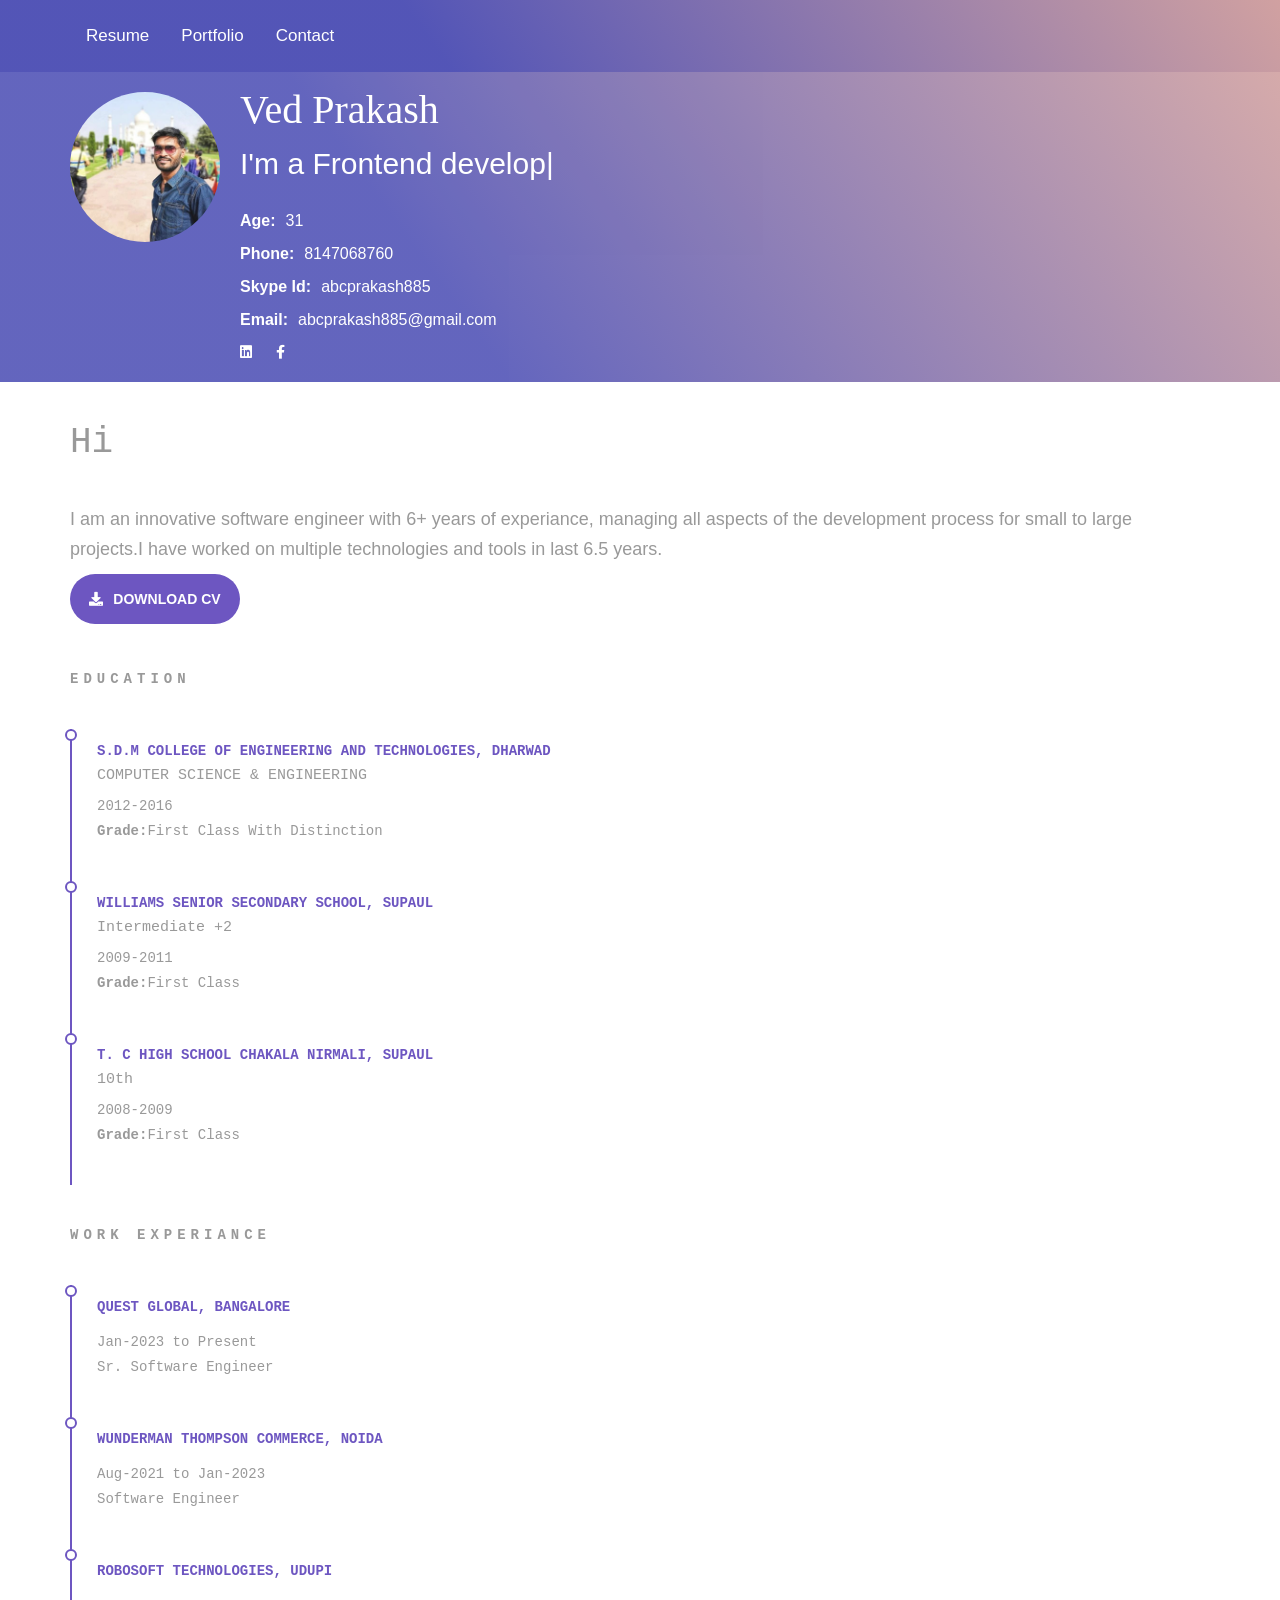
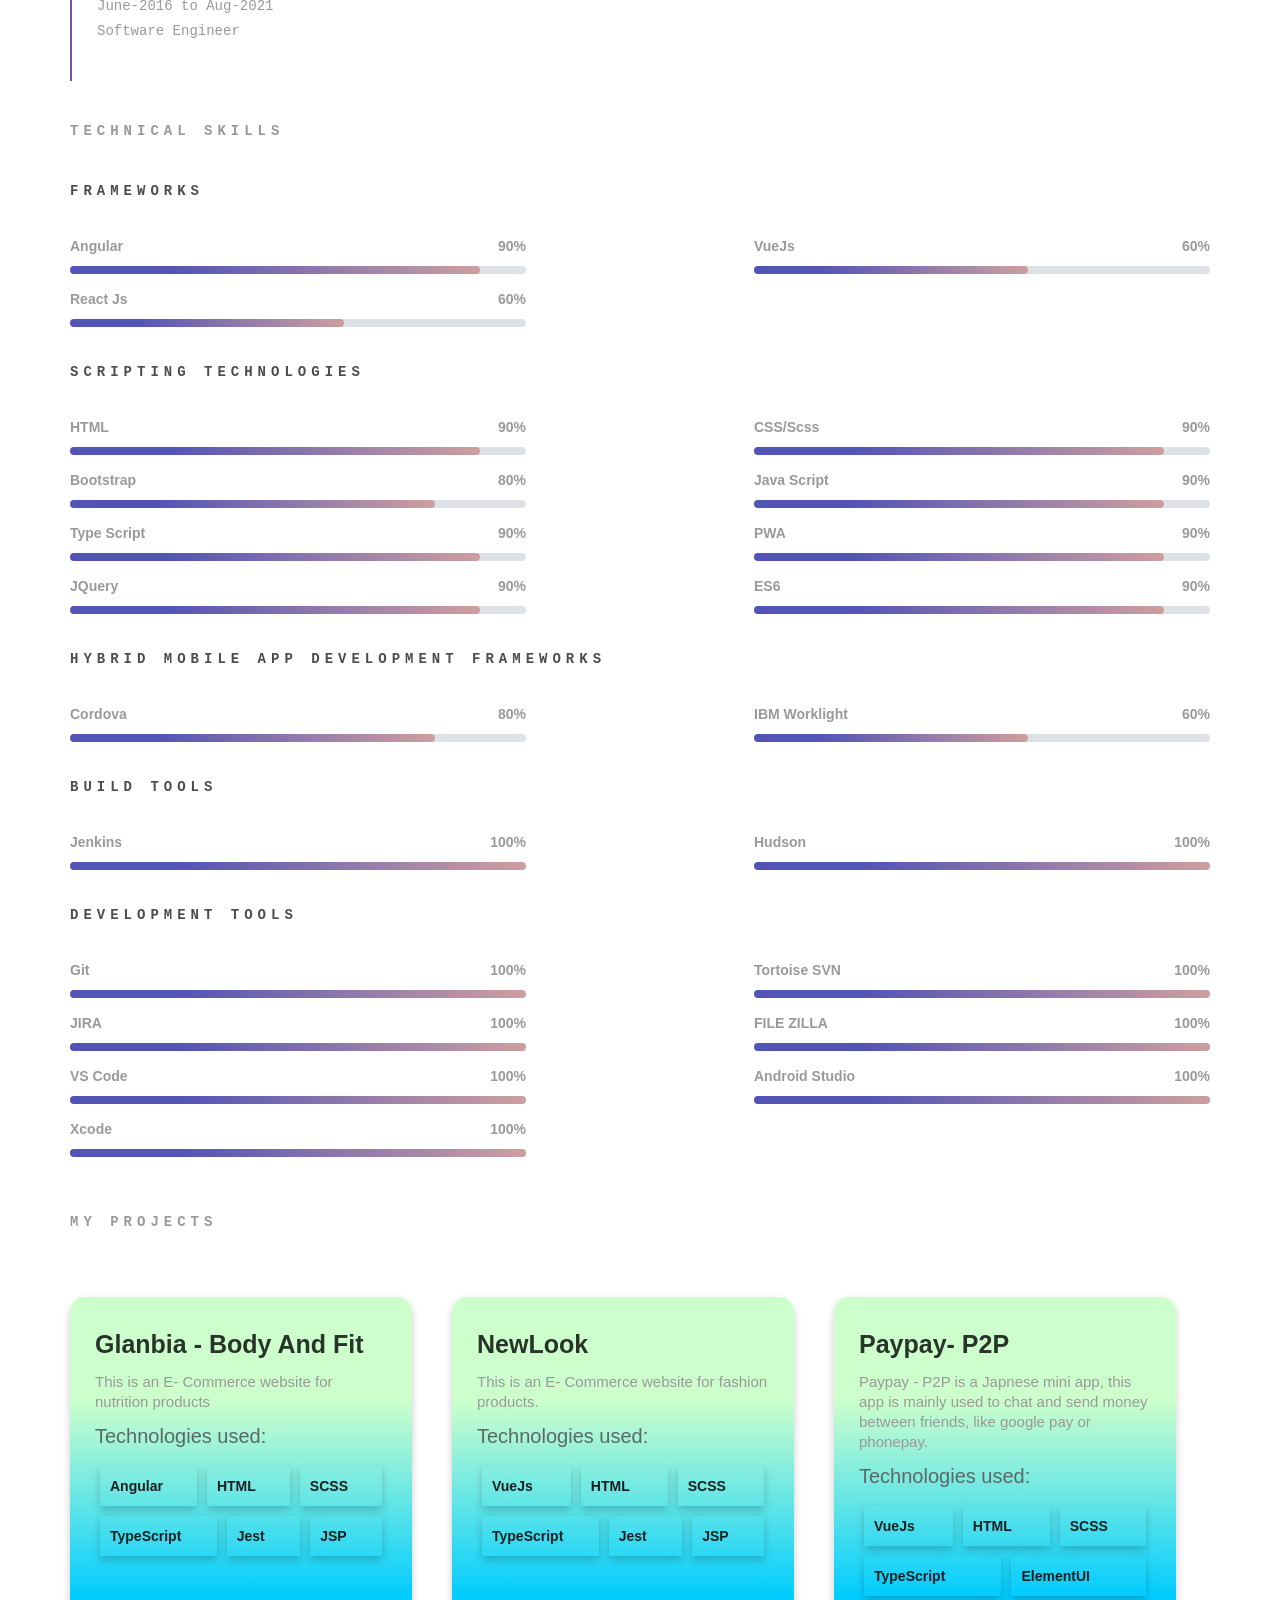
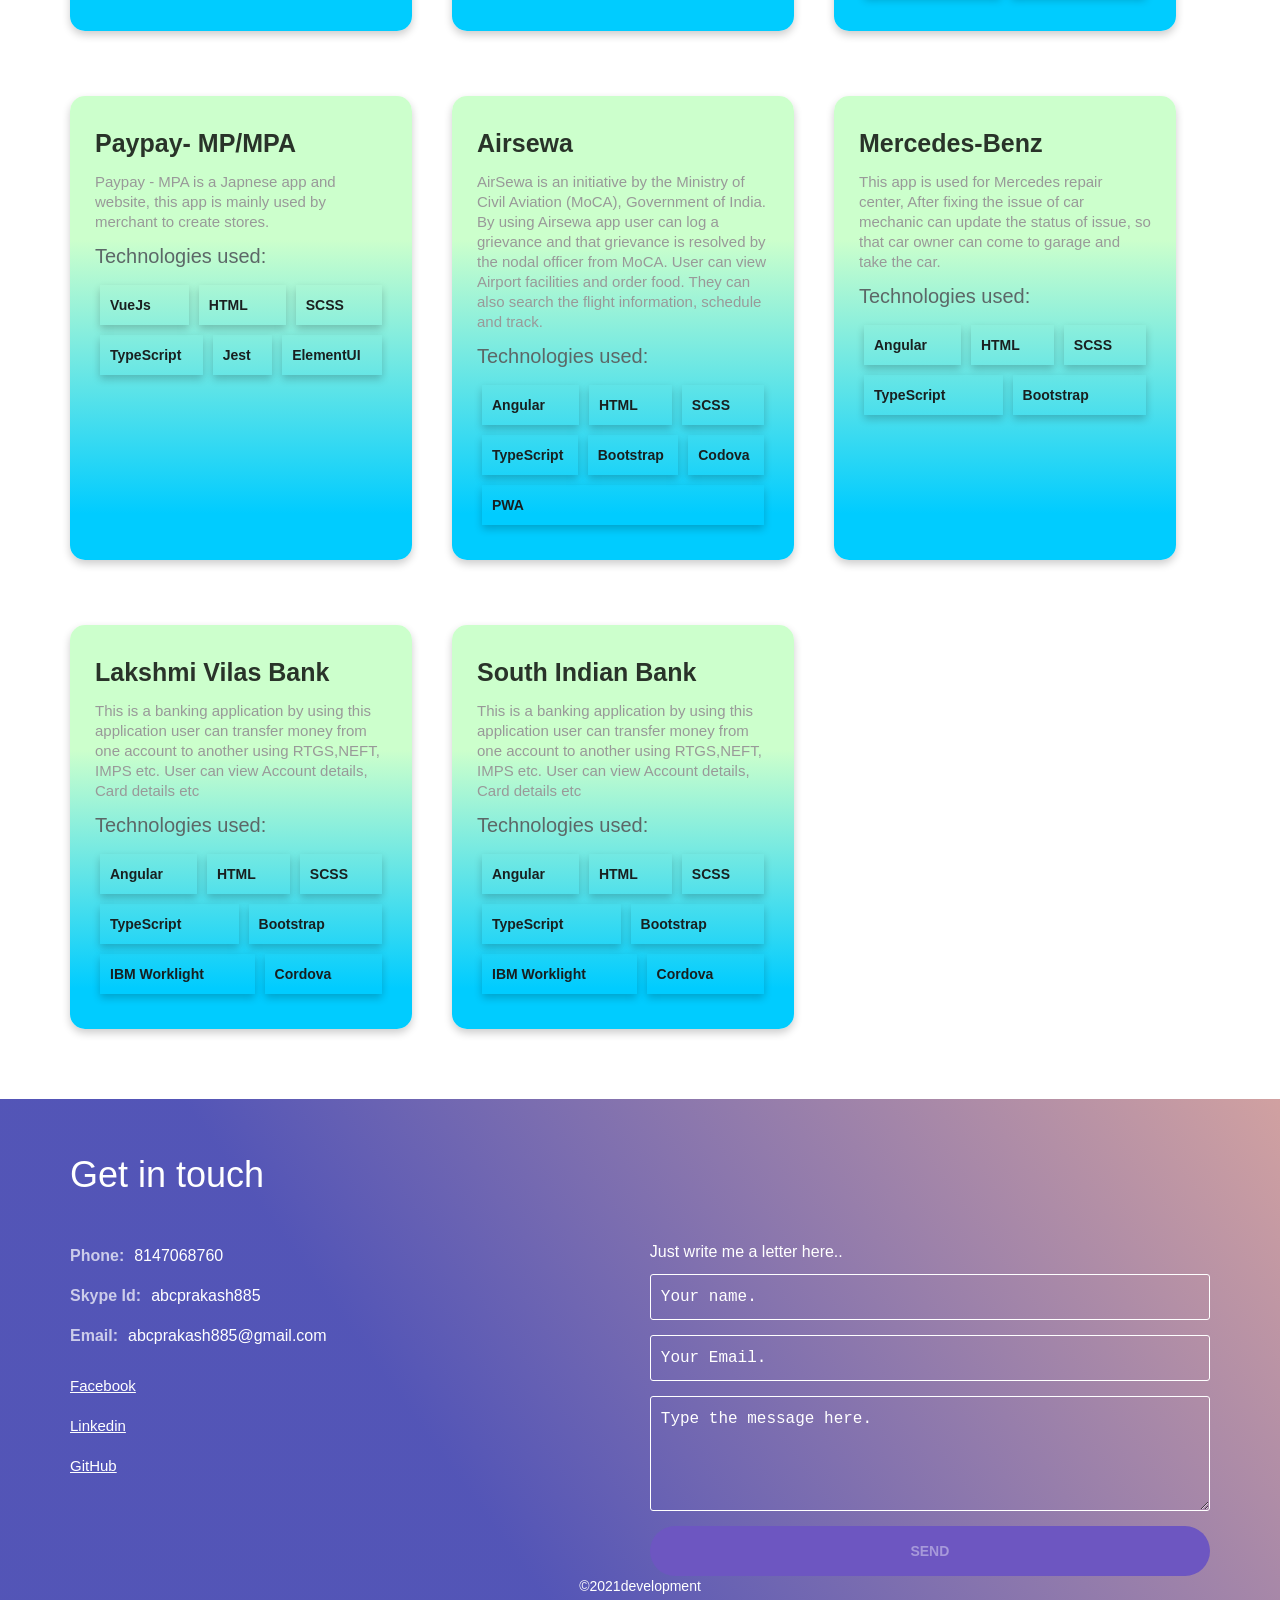
==== commit 54d37bd0: "converted app to react" ====
--- a/index.html
+++ b/index.html
@@ -1,512 +1,3 @@
-<!DOCTYPE html>
-<html lang="en">
-
-<head>
-  <meta charset="UTF-8">
-  <meta name="viewport" content="width=device-width, initial-scale=1">
-  <link rel="stylesheet" href="https://cdnjs.cloudflare.com/ajax/libs/font-awesome/5.15.2/css/all.min.css"
-    integrity="sha512-HK5fgLBL+xu6dm/Ii3z4xhlSUyZgTT9tuc/hSrtw6uzJOvgRr2a9jyxxT1ely+B+xFAmJKVSTbpM/CuL7qxO8w=="
-    crossorigin="anonymous" />
-  <link rel="icon" href="./assets/v-logo.ico">
-  <link rel="stylesheet" href="./style.css" />
-  <link rel="stylesheet" href="animated.css">
-  <title>Ved Prakash - Software Engineer</title>
-  <meta name="description" content="Ved Prakash - A Frontend developer having 6 +  Years of IT experience in web app development, Hybrid app development,mini app
-development , PWA app development using Angular, VueJs.">
-  <meta name="Keywords"
-    content="Frontend developer, Angular developer, Javascript developer, VueJs developer, HTML developer, SCSS developer, Web development, Hybrid Development">
-  <meta name="twitter:card" content="summary" />
-  <meta name="twitter:site" content="@vedprakash" />
-  <meta name="twitter:account_id" content="@prakashved17" />
-  <meta name="twitter:creator" content="847070684408819712" />
-  <meta property="og:url"
-    content="https://user-images.githubusercontent.com/28899919/129207040-e70b03a7-fda2-4ccc-9a88-2cc177cba3fc.jpeg" />
-  <meta property="og:title" content="Ved Prakash - Software Engineer" />
-  <meta property="og:description" content="Ved Prakash - A Frontend developer having 6 +  Years of IT experience in web app development, Hybrid app development,mini app
-development , PWA app development using Angular, VueJs." />
-  <meta property="og:image"
-    content="https://user-images.githubusercontent.com/28899919/129207040-e70b03a7-fda2-4ccc-9a88-2cc177cba3fc.jpeg" />
-  <meta name="author" content="Ved Prakash">
-  <meta name="google-site-verification" content="g5KN2H4U9cP0KIBfCsow1rYOuR1ULuHBlvB7K400w8Q" />
-</head>
-
-<body oncontextmenu="return false;">
-  <div class="">
-    <div class="navbar">
-      <div class="container">
-        <a class="active resume" href="index.html#resumes">Resume</a>
-        <a href="index.html#portfolio">Portfolio</a>
-        <a href="index.html#contacts">Contact</a>
-      </div>
-    </div>
-    <div class="biodata">
-      <div class="container data-section">
-        <div class="image-section">
-          <img src="./assets/ved.jpeg" alt="ved prakash">
-        </div>
-        <div>
-          <div class="name-box">
-            <span class="name">Ved Prakash</span>
-            <section class="cd-intro im">
-              <h2 class="cd-headline clip is-full-width font-accident-two-normal im">
-                <span class="im">I am </span>
-                <span class="cd-words-wrapper im">
-                  <b class="is-visible" class="im">a Frontend developer </b>
-                  <b class="is-hidden" class="im">an Angular developer</b>
-                  <b class="is-hidden" class="im">a Vue Js developer</b>
-                  <b class="is-hidden" class="im">a PWA developer</b>
-                  <b class="is-hidden" class="im">a Hybrid app developer</b>
-                </span>
-              </h2>
-            </section>
-          </div>
-          <div class="discryption-box">
-            <div class="discryption">
-              <span class="first-section">Age:</span>
-              <span>28</span>
-            </div>
-            <div class="discryption">
-              <span class="first-section">Phone:</span>
-              <span>(+91) 8147068760</span>
-            </div>
-            <div class="discryption">
-              <span class="first-section">Skype Id:</span>
-              <span>abcprakash885</span>
-            </div>
-            <div class="discryption">
-              <span class="first-section">Email:</span>
-              <span>abcprakash885@gmail.com</span>
-            </div>
-          </div>
-          <div>
-            <a href="https://www.linkedin.com/in/ved-prakash-a65634105" target="_blank"> <i
-                class="fab fa-linkedin fab-icon"></i></a>
-            <a href="https://www.facebook.com/imprakashved" target="_blank"> <i
-                class="fab fa-facebook-f fab-icon"></i></a>
-          </div>
-        </div>
-      </div>
-    </div>
-    <div class="container" id="resumes">
-      <div class="resume-desc">Hi</div>
-      <p>
-        I am an innovative software engineer with 6+ years of experiance, managing all aspects of the development
-        process for small to large projects.
-        I have worked on multiple technologies and tools in last 6.5 years.
-      </p>
-      <a class="download-cv" href="https://drive.google.com/file/d/1wI8B14YXvSi20qWWlQtG1oBN2uihv1Y4/view?usp=sharing"
-        target="_blank">
-        <i class="fas fa-download download-icon"></i>
-        Download CV</a>
-    </div>
-    <div class="resume-list container" id="portfolio">
-      <div class="education ">
-        EDUCATION
-      </div>
-      <div class="resume-list-block ">
-        <span class=" resume-list-title">S.D.M COLLEGE OF ENGINEERING AND TECHNOLOGIES, DHARWAD</span>
-        <span class="resume-list-descryption">COMPUTER SCIENCE & ENGINEERING</span>
-        <span class="resume-list-date-range">2012-2016</span>
-        <span class="resume-list-date-range"><strong>Grade:</strong> First Class With Distinction</span>
-        
-      </div>
-      <div class="resume-list-block ">
-        <span class="resume-list-title">Williams Senior Secondary School, Supaul</span>
-        <span class="resume-list-descryption">Intermediate +2</span>
-        <span class="resume-list-date-range">2009-2011</span>
-        <span class="resume-list-date-range"><strong>Grade:</strong> First Class</span>
-      </div>
-      <div class="resume-list-block ">
-        <span class="resume-list-title">T. C HIGH SCHOOL CHAKALA NIRMALI, SUPAUL</span>
-        <span class="resume-list-descryption">10th</span>
-        <span class="resume-list-date-range">2008-2009</span>
-        <span class="resume-list-date-range"><strong>Grade:</strong> First Class</span>
-      </div>
-    </div>
-    <div class="resume-list container">
-      <div class="education">
-        Work Experiance
-      </div>
-      <div class="resume-list-block ">
-        <span class=" resume-list-title">Quest Global, Bangalore</span>
-        <span class="resume-list-date-range">Jan-2023 to Present</span>
-        <span class="resume-list-descryption">Sr. Software Engineer</span>
-      </div>
-      <div class="resume-list-block ">
-        <span class=" resume-list-title">Wunderman Thompson Commerce, Noida</span>
-        <span class="resume-list-date-range">Aug-2021 to Jan-2023</span>
-        <span class="resume-list-descryption">Software Engineer</span>
-      </div>
-      <div class="resume-list-block ">
-        <span class=" resume-list-title">Robosoft Technologies, Udupi</span>
-        <span class="resume-list-date-range">June-2016 to Aug-2021</span>
-        <span class="resume-list-descryption">Software Engineer</span>
-      </div>
-    </div>
-    <div class="container">
-      <div class="technicla-skills">
-        Technical skills
-      </div>
-
-      <div class="sub-technical-skills">
-        Frameworks
-      </div>
-      <div class="skills-list">
-        <div class="skill-progressbar-block">
-          <div class="skill-list-block">
-            <span>Angular</span>
-            <span>90%</span>
-          </div>
-          <progress class="progressbar" value="90" max="100"> 90% </progress>
-        </div>
-        <div class="skill-progressbar-block">
-          <div class="skill-list-block">
-            <span>VueJs</span>
-            <span>60%</span>
-          </div>
-          <progress class="progressbar" value="60" max="100"> 60% </progress>
-        </div>
-      </div>
-      <div class="sub-technical-skills">
-        Scripting Technologies
-      </div>
-      <div class="skills-list">
-        <div class="skill-progressbar-block ">
-          <div class="skill-list-block">
-            <span>HTML</span>
-            <span>90%</span>
-          </div>
-          <progress class="progressbar" value="90" max="100"> 90% </progress>
-        </div>
-        <div class="skill-progressbar-block">
-          <div class="skill-list-block">
-            <span>CSS/Scss</span>
-            <span>90%</span>
-          </div>
-          <progress class="progressbar" value="90" max="100"> 90% </progress>
-        </div>
-        <div class="skill-progressbar-block">
-          <div class="skill-list-block">
-            <span>Bootstrap</span>
-            <span>80%</span>
-          </div>
-          <progress class="progressbar" value="80" max="100"> 80% </progress>
-        </div>
-        <div class="skill-progressbar-block">
-          <div class="skill-list-block">
-            <span>Java Script</span>
-            <span>90%</span>
-          </div>
-          <progress class="progressbar" value="90" max="100"> 90% </progress>
-        </div>
-        <div class="skill-progressbar-block">
-          <div class="skill-list-block">
-            <span>PWA</span>
-            <span>90%</span>
-          </div>
-          <progress class="progressbar" value="90" max="100"> 90% </progress>
-        </div>
-        <div class="skill-progressbar-block">
-          <div class="skill-list-block">
-            <span>JQuery</span>
-            <span>90%</span>
-          </div>
-          <progress class="progressbar" value="90" max="100"> 90% </progress>
-        </div>
-        <div class="skill-progressbar-block">
-          <div class="skill-list-block">
-            <span>ES6</span>
-            <span>80%</span>
-          </div>
-          <progress class="progressbar" value="80" max="100"> 80% </progress>
-        </div>
-      </div>
-      <div class="sub-technical-skills">
-        Hybrid Mobile app development Frameworks
-      </div>
-      <div class="skills-list">
-        <div class="skill-progressbar-block">
-          <div class="skill-list-block">
-            <span>Cordova</span>
-            <span>80%</span>
-          </div>
-          <progress class="progressbar" value="80" max="100"> 80% </progress>
-        </div>
-        <div class="skill-progressbar-block">
-          <div class="skill-list-block">
-            <span>IBM Worklight</span>
-            <span>60%</span>
-          </div>
-          <progress class="progressbar" value="60" max="100"> 60% </progress>
-        </div>
-      </div>
-      <div class="sub-technical-skills">
-        Build tools
-      </div>
-      <div class="skills-list">
-        <div class="skill-progressbar-block">
-          <div class="skill-list-block">
-            <span>Jenkins</span>
-            <span>100%</span>
-          </div>
-          <progress class="progressbar" value="100" max="100"> 100% </progress>
-        </div>
-        <div class="skill-progressbar-block">
-          <div class="skill-list-block">
-            <span>Hudson</span>
-            <span>100%</span>
-          </div>
-          <progress class="progressbar" value="100" max="100"> 100% </progress>
-        </div>
-      </div>
-      <div class="sub-technical-skills">
-        Development tools
-      </div>
-      <div class="skills-list">
-        <div class="skill-progressbar-block">
-          <div class="skill-list-block">
-            <span>Git</span>
-            <span>100%</span>
-          </div>
-          <progress class="progressbar" value="100" max="100"> 100% </progress>
-        </div>
-        <div class="skill-progressbar-block">
-          <div class="skill-list-block">
-            <span>Tortoise SVN</span>
-            <span>100%</span>
-          </div>
-          <progress class="progressbar" value="100" max="100"> 100% </progress>
-        </div>
-        <div class="skill-progressbar-block">
-          <div class="skill-list-block">
-            <span>JIRA</span>
-            <span>100%</span>
-          </div>
-          <progress class="progressbar" value="100" max="100"> 100% </progress>
-        </div>
-        <div class="skill-progressbar-block">
-          <div class="skill-list-block">
-            <span>FILE ZILLA</span>
-            <span>100%</span>
-          </div>
-          <progress class="progressbar" value="100" max="100"> 100% </progress>
-        </div>
-        <div class="skill-progressbar-block">
-          <div class="skill-list-block">
-            <span>VS Code</span>
-            <span>100%</span>
-          </div>
-          <progress class="progressbar" value="100" max="100"> 100% </progress>
-        </div>
-        <div class="skill-progressbar-block">
-          <div class="skill-list-block">
-            <span>Android Studio</span>
-            <span>100%</span>
-          </div>
-          <progress class="progressbar" value="100" max="100"> 100% </progress>
-        </div>
-        <div class="skill-progressbar-block">
-          <div class="skill-list-block">
-            <span>Xcode</span>
-            <span>100%</span>
-          </div>
-          <progress class="progressbar" value="100" max="100"> 100% </progress>
-        </div>
-      </div>
-    </div>
-    <div class="projects-list container">
-      <div class="education ">
-        My Projects
-      </div>
-      <div class="project-card-list">
-        <div class="card">
-          <div class="project-desc ">
-            <span class="project-title">Glanbia - Body and Fit</span>
-            <span class="project-desc-sect"> This is an E- Commerce website for nutrition products</span>
-            <div class="technology-used">Technologies used: </div>
-            <div class="technology-section">
-              <span class="card-tech">Angular</span>
-              <span class="card-tech">HTML</span>
-              <span class="card-tech">SCSS</span>
-              <span class="card-tech">TypeScript</span>
-              <span class="card-tech">Jest</span>
-              <span class="card-tech">JSP</span>
-            </div>
-          </div>
-        </div>
-        <div class="card">
-          <div class="project-desc ">
-            <span class="project-title">NewLook</span>
-            <span class="project-desc-sect"> This is an E- Commerce website for fashion products.</span>
-            <div class="technology-used">Technologies used: </div>
-            <div class="technology-section">
-              <span class="card-tech">Angular</span>
-              <span class="card-tech">Html</span>
-              <span class="card-tech">Scss</span>
-              <span class="card-tech">TypeScript</span>
-              <span class="card-tech">JavaScript</span>
-              <span class="card-tech">JSP</span>
-            </div>
-          </div>
-        </div>
-        <div class="card">
-          <div class="project-desc ">
-            <span class="project-title">Paypay- P2P</span>
-            <span class="project-desc-sect"> Paypay - P2P is a Japnese mini app, this app is mainly used to chat and
-              send money between friends, like google pay or phonepay. </span>
-            <div class="technology-used">Technologies used: </div>
-            <div class="technology-section">
-              <span class="card-tech">Html</span>
-              <span class="card-tech">Scss</span>
-              <span class="card-tech">TypeScript</span>
-              <span class="card-tech">VueJs</span>
-              <span class="card-tech">Element UI</span>
-            </div>
-          </div>
-        </div>
-        <div class="card">
-          <div class="project-desc ">
-            <span class="project-title">Paypay- MP/MPA</span>
-            <span class="project-desc-sect"> Paypay - MPA is a Japnese app and website, this app is mainly used by
-              merchant to create stores.</span>
-            <div class="technology-used">Technologies used: </div>
-            <div class="technology-section">
-              <span class="card-tech">Html</span>
-              <span class="card-tech">Scss</span>
-              <span class="card-tech">TypeScript</span>
-              <span class="card-tech">VueJs</span>
-              <span class="card-tech">Jest</span>
-              <span class="card-tech">Element UI</span>
-            </div>
-          </div>
-        </div>
-        <div class="card">
-          <div class="project-desc ">
-            <span class="project-title">Airsewa</span>
-            <span class="project-desc-sect">AirSewa is an initiative by the Ministry of Civil Aviation (MoCA),
-              Government of India.
-              By using Airsewa app user can log a grievance and that grievance is resolved
-              by the nodal officer from MoCA.
-              User can view Airport facilities and order food.
-              They can also search the flight information, schedule and track. </span>
-            <div class="technology-used">Technologies used: </div>
-            <div class="technology-section">
-              <span class="card-tech">Html</span>
-              <span class="card-tech">Scss</span>
-              <span class="card-tech">TypeScript</span>
-              <span class="card-tech">Angular</span>
-              <span class="card-tech">Codova</span>
-              <span class="card-tech">PWA</span>
-            </div>
-          </div>
-        </div>
-        <div class="card">
-          <div class="project-desc ">
-            <span class="project-title">mercedes-Benz</span>
-            <span class="project-desc-sect">This app is used for Mercedes repair center, After fixing the issue of car
-              mechanic can update the status of issue, so that car owner can come to garage and take the car. </span>
-            <div class="technology-used">Technologies used: </div>
-            <div class="technology-section">
-              <span class="card-tech">Html</span>
-              <span class="card-tech">Scss</span>
-              <span class="card-tech">TypeScript</span>
-              <span class="card-tech">Angular</span>
-              <span class="card-tech">Bootstrap</span>
-            </div>
-          </div>
-        </div>
-        <div class="card">
-          <div class="project-desc ">
-            <span class="project-title">Lakshmi Vilas Bank</span>
-            <span class="project-desc-sect"> This is a banking application by using this application user can transfer
-              money from one account to another using RTGS,NEFT, IMPS etc. User can view Account details, Card details
-              etc </span>
-            <div class="technology-used">Technologies used: </div>
-            <div class="technology-section">
-              <span class="card-tech">Html</span>
-              <span class="card-tech">Scss</span>
-              <span class="card-tech">Angular</span>
-              <span class="card-tech">IBM Worklight</span>
-              <span class="card-tech">Cordova</span>
-            </div>
-          </div>
-        </div>
-        <div class="card">
-          <div class="project-desc ">
-            <span class="project-title">South Indian Bank</span>
-            <span class="project-desc-sect"> This is a banking application by using this application user can transfer
-              money from one account to another using RTGS,NEFT, IMPS etc. User can view Account details, Card details
-              etc</span>
-            <div class="technology-used">Technologies used: </div>
-            <div class="technology-section">
-              <span class="card-tech">Html</span>
-              <span class="card-tech">Scss</span>
-              <span class="card-tech">TypeScript</span>
-              <span class="card-tech">Angular</span>
-              <span class="card-tech">IBM Worklight</span>
-            </div>
-          </div>
-        </div>
-      </div>
-    </div>
-    <div class="footer" id="contacts">
-      <div class="container">
-        <div class="get-in-touch ">Get in touch</div>
-        <div class="footer-data">
-          <div class="social-contacts">
-            <div class="discryption">
-              <span class="first-section">Phone:</span>
-              <span>(+91) 8147068760</span>
-            </div>
-            <div class="discryption">
-              <span class="first-section">Skype Id:</span>
-              <span>abcprakash885</span>
-            </div>
-            <div class="discryption">
-              <span class="first-section">Email:</span>
-              <span>abcprakash885@gmail.com</span>
-            </div>
-            <div class="discryption">
-              <a href="https://www.facebook.com/imprakashved" target="_blank" class="social-media">Facebook</a>
-            </div>
-            <div class="discryption">
-              <a href="https://www.linkedin.com/in/ved-prakash-a65634105" target="_blank"
-                class="social-media">Linkedin</a>
-            </div>
-            <div class="discryption">
-              <a href="https://github.com/thePrakashVed" target="_blank" class="social-media">GitHub</a>
-            </div>
-            <!--  <div class="discryption">
-              <a class="social-media">Bitbucket</a>
-            </div> -->
-          </div>
-          <div class="latter-box">
-            <div class="discryption">Just write me a letter here..</div>
-            <iframe name="votar" style="display:none;"></iframe>
-            <form class="latter-box" id="form-data" method="post" action="" target="votar">
-              <input class="input-box-name" type="text" id="name" name="name" placeholder="Your name.">
-              <input class="input-box-name" type="text" placeholder="Your Email." id="email" name="email">
-              <textarea class="txtarea-message" placeholder="Type the message here." id="message"
-                name="message"> </textarea>
-              <div class="sucess-response" id="sucess-txt">Thanks for your valuable letter.. </div>
-              <button type="submit" class="send-btn" onclick="sendData()">Send</button>
-            </form>
-          </div>
-        </div>
-      </div>
-      <p class="copyright" property="dc:rights">&copy;
-        <span property="dc:dateCopyrighted">2021</span>
-        <span property="dc:publisher">development</span>
-      </p>
-    </div>
-  </div>
-  </div>
-  </div>
-
-  </div>
-</body>
-<script src="./index.js"></script>
-<script type="text/javascript" src="https://ajax.googleapis.com/ajax/libs/jquery/2.2.0/jquery.min.js"></script>
-<script type="text/javascript" src="./animated.js"></script>
-
-</html>
+<!doctype html><html lang="en"><head><meta charset="UTF-8"><meta name="viewport" content="width=device-width,initial-scale=1"><meta name="theme-color" content="#000000"/><link rel="stylesheet" href="https://cdnjs.cloudflare.com/ajax/libs/font-awesome/5.15.2/css/all.min.css" integrity="sha512-HK5fgLBL+xu6dm/Ii3z4xhlSUyZgTT9tuc/hSrtw6uzJOvgRr2a9jyxxT1ely+B+xFAmJKVSTbpM/CuL7qxO8w==" crossorigin="anonymous"/><link rel="stylesheet" href="https://maxcdn.bootstrapcdn.com/bootstrap/3.4.1/css/bootstrap.min.css"><link rel="icon" href="/v-logo.ico"/><title>Ved Prakash - Software Engineer</title><meta name="description" content="Ved Prakash - A Frontend developer having 6 +  Years of IT experience in web app development, Hybrid app development,mini app
+development , PWA app development using Angular, VueJs."><meta name="Keywords" content="Frontend developer, Angular developer, Javascript developer, VueJs developer, HTML developer, SCSS developer, Web development, Hybrid Development"><meta name="twitter:card" content="summary"/><meta name="twitter:site" content="@vedprakash"/><meta name="twitter:account_id" content="@prakashved17"/><meta name="twitter:creator" content="847070684408819712"/><meta property="og:url" content="https://user-images.githubusercontent.com/28899919/129207040-e70b03a7-fda2-4ccc-9a88-2cc177cba3fc.jpeg"/><meta property="og:title" content="Ved Prakash - Software Engineer"/><meta property="og:description" content="Ved Prakash - A Frontend developer having 6 +  Years of IT experience in web app development, Hybrid app development,mini app
+development , PWA app development using Angular, VueJs."/><meta property="og:image" content="https://user-images.githubusercontent.com/28899919/129207040-e70b03a7-fda2-4ccc-9a88-2cc177cba3fc.jpeg"/><meta name="author" content="Ved Prakash"><meta name="google-site-verification" content="g5KN2H4U9cP0KIBfCsow1rYOuR1ULuHBlvB7K400w8Q"/><script defer="defer" src="/static/js/main.365948a4.js"></script><link href="/static/css/main.9164a746.css" rel="stylesheet"></head><body><noscript>You need to enable JavaScript to run this app.</noscript><div id="root"></div></body></html>
--- a/static/css/main.9164a746.css
+++ b/static/css/main.9164a746.css
@@ -0,0 +1,2 @@
+body{-webkit-font-smoothing:antialiased;-moz-osx-font-smoothing:grayscale;font-family:-apple-system,BlinkMacSystemFont,Segoe UI,Roboto,Oxygen,Ubuntu,Cantarell,Fira Sans,Droid Sans,Helvetica Neue,sans-serif;margin:0}code{font-family:source-code-pro,Menlo,Monaco,Consolas,Courier New,monospace}.App-logo{height:40vmin;pointer-events:none}@media(prefers-reduced-motion:no-preference){.App-logo{-webkit-animation:App-logo-spin 20s linear infinite;animation:App-logo-spin 20s linear infinite}}.App-header{align-items:center;background-color:#282c34;color:#fff;display:flex;flex-direction:column;font-size:calc(10px + 2vmin);justify-content:center;min-height:100vh}.App-link{color:#61dafb}@-webkit-keyframes App-logo-spin{0%{-webkit-transform:rotate(0deg);transform:rotate(0deg)}to{-webkit-transform:rotate(1turn);transform:rotate(1turn)}}@keyframes App-logo-spin{0%{-webkit-transform:rotate(0deg);transform:rotate(0deg)}to{-webkit-transform:rotate(1turn);transform:rotate(1turn)}}.home__description{color:#999;font-family:Roboto Mono,monospace;font-size:36px;line-height:42px;margin-bottom:40px;margin-top:40px}.home__description--text{color:#999;font-size:18px;line-height:30px}.home__wrapper{display:flex;flex-direction:row;flex-wrap:wrap;justify-content:space-between}.home__heading{color:#999;left:10px;margin-bottom:40px;margin-top:40px}.home__heading,.home__sub--heading{font-family:Roboto Mono,monospace;font-size:14px;font-weight:700;letter-spacing:5px;line-height:20px;text-transform:uppercase}.home__sub--heading{color:rgba(0,0,0,.702);margin-bottom:35px;margin-top:20px}.home__projects{margin-bottom:70px}.home__projects--list{display:flex;flex-direction:column;flex-wrap:wrap}@media only screen and (min-width:1280px){.home__projects--list{flex-direction:row;gap:40px}}.header__navbar{background:linear-gradient(54deg,rgba(74,76,179,.95) 34%,hsla(0,34%,71%,.95));background:var(--app-header-background-color);overflow:hidden;z-index:10}.header__navbar--item{color:#fff;color:var(--app-header-text-color);cursor:pointer;display:block;float:left;font-size:17px;padding:24px 16px;text-align:center;text-decoration:none}.header__sticky{background:#fff;background:var(--app-header-sticky-background-color);box-shadow:0 5px 8px 0 rgba(0,0,0,.14);position:fixed;top:0;transition:.15s ease-out;width:100%}.header__sticky,.header__sticky a{color:#000;color:var(--app-header-sticky-text-color)}.header__sticky a{display:block;float:left;font-size:17px;padding:14px 16px;text-align:center;text-decoration:none}.header__sticky+.content{padding-top:60px}.info{background:linear-gradient(54deg,rgba(74,76,179,.95) 34%,hsla(0,34%,71%,.95));background:var(--app-info-background-color);opacity:.9;padding-bottom:20px;padding-top:20px}.info__wrapper{display:flex;flex-direction:column;gap:20px}@media only screen and (min-width:1280px){.info__wrapper{flex-direction:row}}.info__user-image img{border-radius:50%;height:150px;width:150px}.info__name--section{align-items:flex-start;display:flex;flex-direction:column;justify-content:left}.info__name{-webkit-animation:type 4s steps(60);animation:type 4s steps(60);font-family:Sacramento,cursive;font-size:20px;font-size:40px;line-height:35px;margin:0;overflow:hidden;white-space:nowrap}.info__discryption,.info__name{color:#fff;color:var(--app-info-primery-color)}.info__discryption{font-size:16px;padding-bottom:10px;text-align:left}.info__discryption--heading{color:rgba(color:#FFFFFF,alpha:.5);color:var(--app-info-secondry-color);font-weight:700;padding-right:10px}.info__icon{color:#fff;color:var(--app-info-primery-color);cursor:pointer;padding-right:20px}.info__heading{color:#fff;font-size:30px;font-weight:400}.timeline__heading{color:#999;font-family:Roboto Mono,monospace;font-size:14px;font-weight:700;left:10px;letter-spacing:5px;line-height:20px;margin-bottom:40px;margin-top:40px;text-transform:uppercase}.timeline__wrapper{border-left:2px solid #6d56c1;display:flex;flex-direction:column;padding-bottom:35px;padding-left:25px}.timeline__wrapper:before{background-color:#fff;border:2px solid #6d56c1;border-radius:50%;content:"";height:12px;left:-32px;position:relative;width:12px}.timeline__title{color:#6d56c1;font-family:Roboto Mono,monospace;font-weight:700;text-transform:uppercase}.timeline__date-range,.timeline__title{font-size:14px;line-height:20px;padding-bottom:5px}.timeline__date-range,.timeline__descryption{color:#999;font-family:Inconsolata,monospace}.timeline__descryption{font-size:15px;line-height:20px;padding-bottom:10px}.progress-wrapper{padding-bottom:15px;width:100%}@media only screen and (min-width:1280px){.progress-wrapper{width:40%}}.progress-wrapper__strip{background-color:#dee2e6;border-radius:10px;height:8px;position:relative;width:100%}.progress-wrapper__strip--field{background:linear-gradient(54deg,rgba(74,76,179,.95) 24%,hsla(0,34%,71%,.95));border-radius:10px;height:100%;position:absolute;transition:"3s ease-in-out"}@-webkit-keyframes progressBar{0%{width:0}to{width:60%}}@keyframes progressBar{0%{width:0}to{width:60%}}.progress-wrapper__content{color:#999;display:flex;font-size:14px;font-weight:600;justify-content:space-between;margin-bottom:10px}.card{background:linear-gradient(180deg,#cfc 31%,#0cf 90%);border-radius:15px;box-shadow:0 4px 8px 0 rgba(0,0,0,.2);box-sizing:border-box;flex:0 0 30%;margin-top:25px;transition:.3s}.card__description{display:flex;flex-direction:column;justify-content:center;padding:30px 25px}.card__title{color:rgba(0,0,0,.8);font-size:25px;font-weight:700;text-transform:capitalize}.card__info,.card__title{padding-bottom:10px;text-align:left}.card__info{color:#999;font-size:15px;line-height:20px}.card__heading{color:#5c6767;font-size:20px;padding-bottom:10px}.card__item{box-shadow:0 4px 8px 0 rgba(0,0,0,.2);color:rgba(23,28,28,.98);flex:auto;font-weight:600;margin:5px;padding:10px;transition:.3s}.card__item--list{display:flex;flex-direction:row;flex-wrap:wrap;justify-content:space-between}:root{--app-header-background-color:linear-gradient(54deg,rgba(74,76,179,.95) 34%,hsla(0,34%,71%,.95));--app-header-sticky-background-color:#fff;--app-header-sticky-text-color:#000;--app-header-text-color:#fff;--app-info-background-color:linear-gradient(54deg,rgba(74,76,179,.95) 34%,hsla(0,34%,71%,.95));--app-info-primery-color:#fff;--app-info-secondry-color:rgba(color:#FFFFFF,alpha:0.5);--app-info-social-icon-color:#fff;--app-button-color:#6d56c1;--app-timeline-heading-color:#6d56c1;--app-card-bg-color:linear-gradient(180deg,#cfc 31%,#0cf 90%);--app-progress-bar-color:#0075ff;--app-primery-text-color:#999;--app-primery-bg-color:#fff;--app-secondary-bg-color:linear-gradient(54deg,rgba(74,76,179,.95) 34%,hsla(0,34%,71%,.95));--app-text-white-color:#fff;--app-text-grey-color:#999;--app-text-black-color:#000000cc}.app-column{display:flex;flex-direction:column}.mt-20{margin-top:20px}.pr-10{padding-right:10px}.app-btn{background-color:#6d56c1;border-radius:25px;border-style:none;color:#fff;cursor:pointer;display:inline-block;font-size:14px;font-weight:600;line-height:20px;min-width:170px;outline:none;overflow:hidden;padding:15px;text-align:center;text-transform:uppercase}.footer{background:linear-gradient(54deg,rgba(74,76,179,.95) 34%,hsla(0,34%,71%,.95));overflow:hidden;padding-bottom:20px;padding-top:50px;z-index:10}.footer__heading{color:#fff;font-size:36px;padding-bottom:40px}.footer__wrapper{display:flex;flex-direction:column;justify-content:space-between}@media only screen and (min-width:1280px){.footer__wrapper{flex-direction:row}}.footer__info{display:flex;flex-direction:column;gap:10px}.footer__contact--list{font-size:15px;font-weight:500;line-height:30px}.footer__item{color:#fff;font-size:16px;padding-bottom:10px}.footer__title{color:hsla(0,0%,100%,.702);font-weight:700;padding-right:10px}.footer__link{color:#fff;cursor:pointer;text-decoration:underline}.footer__form,.footer__latter{display:flex;flex-direction:column;flex-grow:.5}.footer__form input{background-color:transparent;border:1px solid #fff;border-radius:3px;color:#fff;font-family:Roboto Mono,monospace;font-size:16px;line-height:24px;margin-bottom:15px;outline:none;padding:10px}.footer__form input::-webkit-input-placeholder{color:#fff;opacity:1}.footer__form input::placeholder{color:#fff;opacity:1}.footer__form textarea{background-color:transparent;border:1px solid #fff;border-radius:3px;color:#fff;font-family:Roboto Mono,monospace;font-size:16px;height:115px;line-height:24px;margin-bottom:15px;outline:none;padding:10px}.footer__form textarea::-webkit-input-placeholder{color:#fff;opacity:1}.footer__form textarea::placeholder{color:#fff;opacity:1}.footer__form::-webkit-input-placeholder{color:#fff;opacity:1}.footer__form::placeholder{color:#fff;opacity:1}.footer__copyright{color:#fff;text-align:center}.footer button[disabled]{color:hsla(0,0%,100%,.4);cursor:not-allowed;pointer-events:all!important}
+/*# sourceMappingURL=main.9164a746.css.map*/
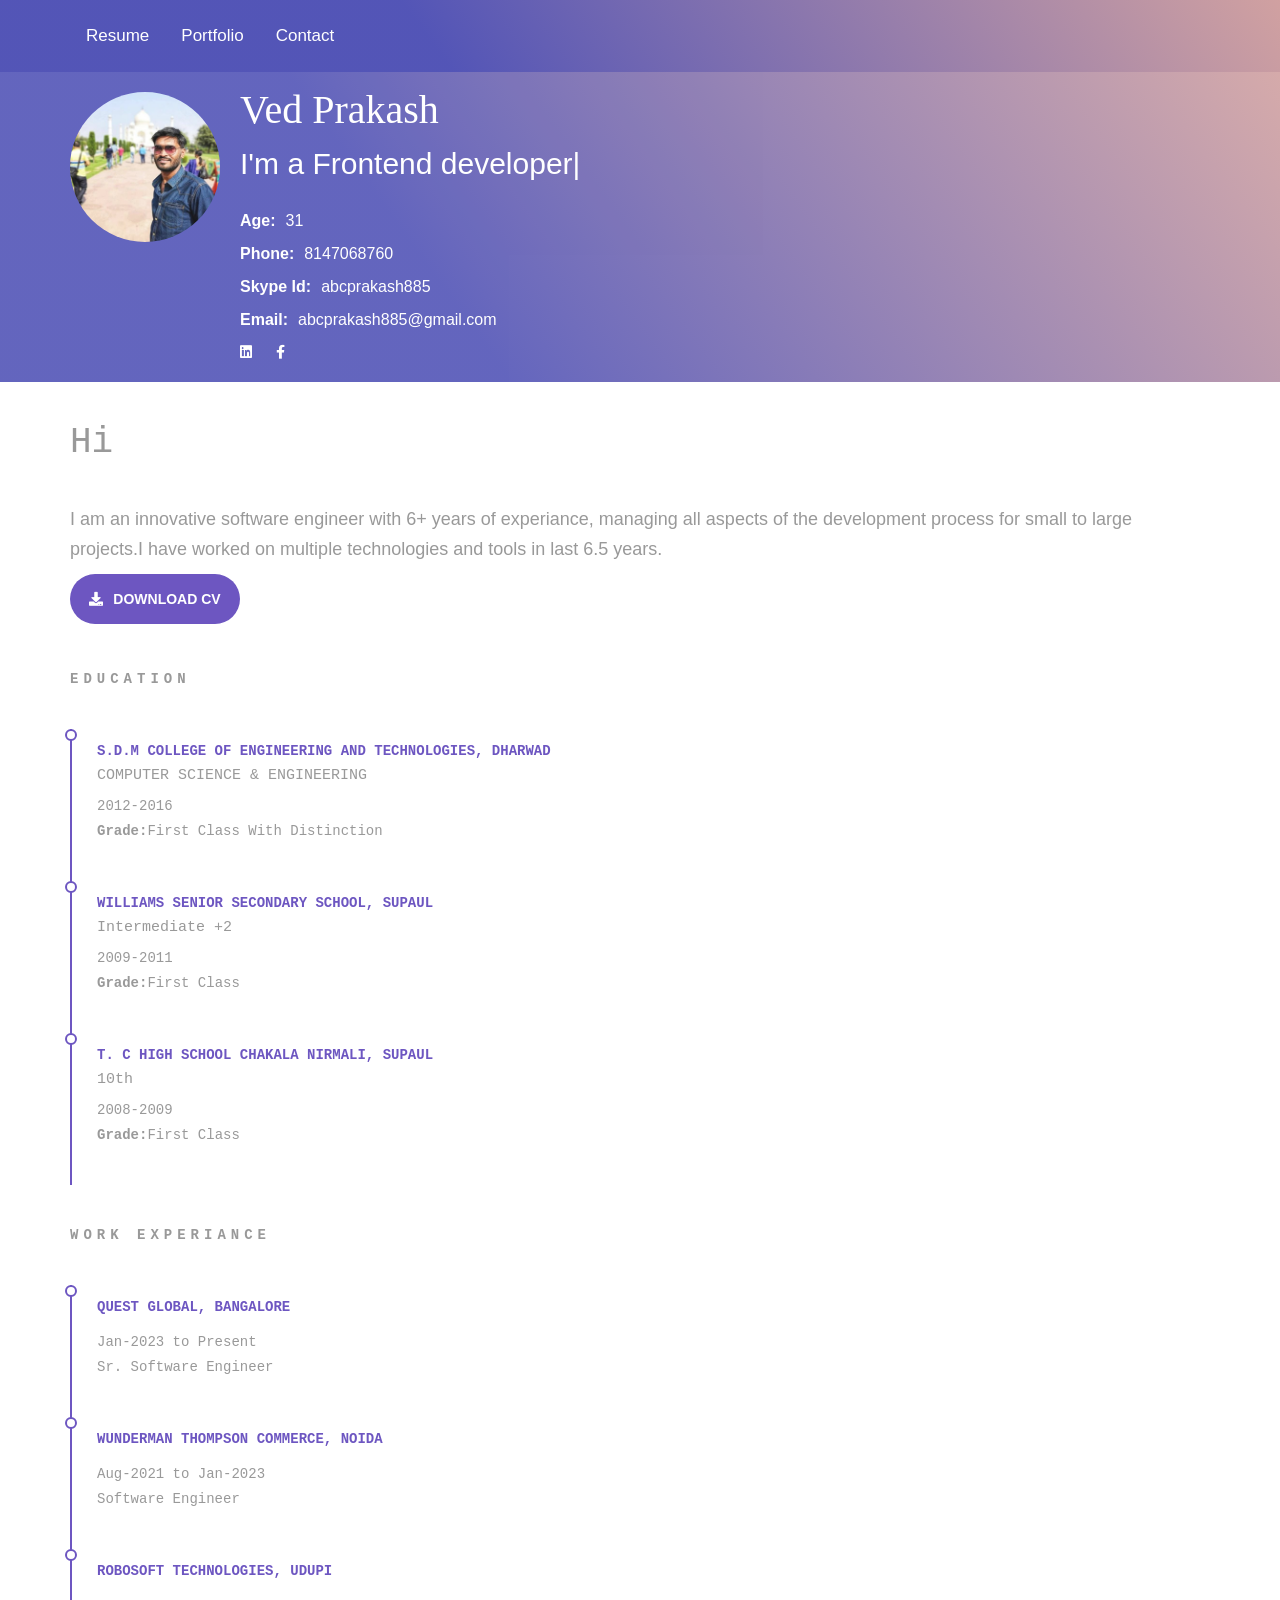
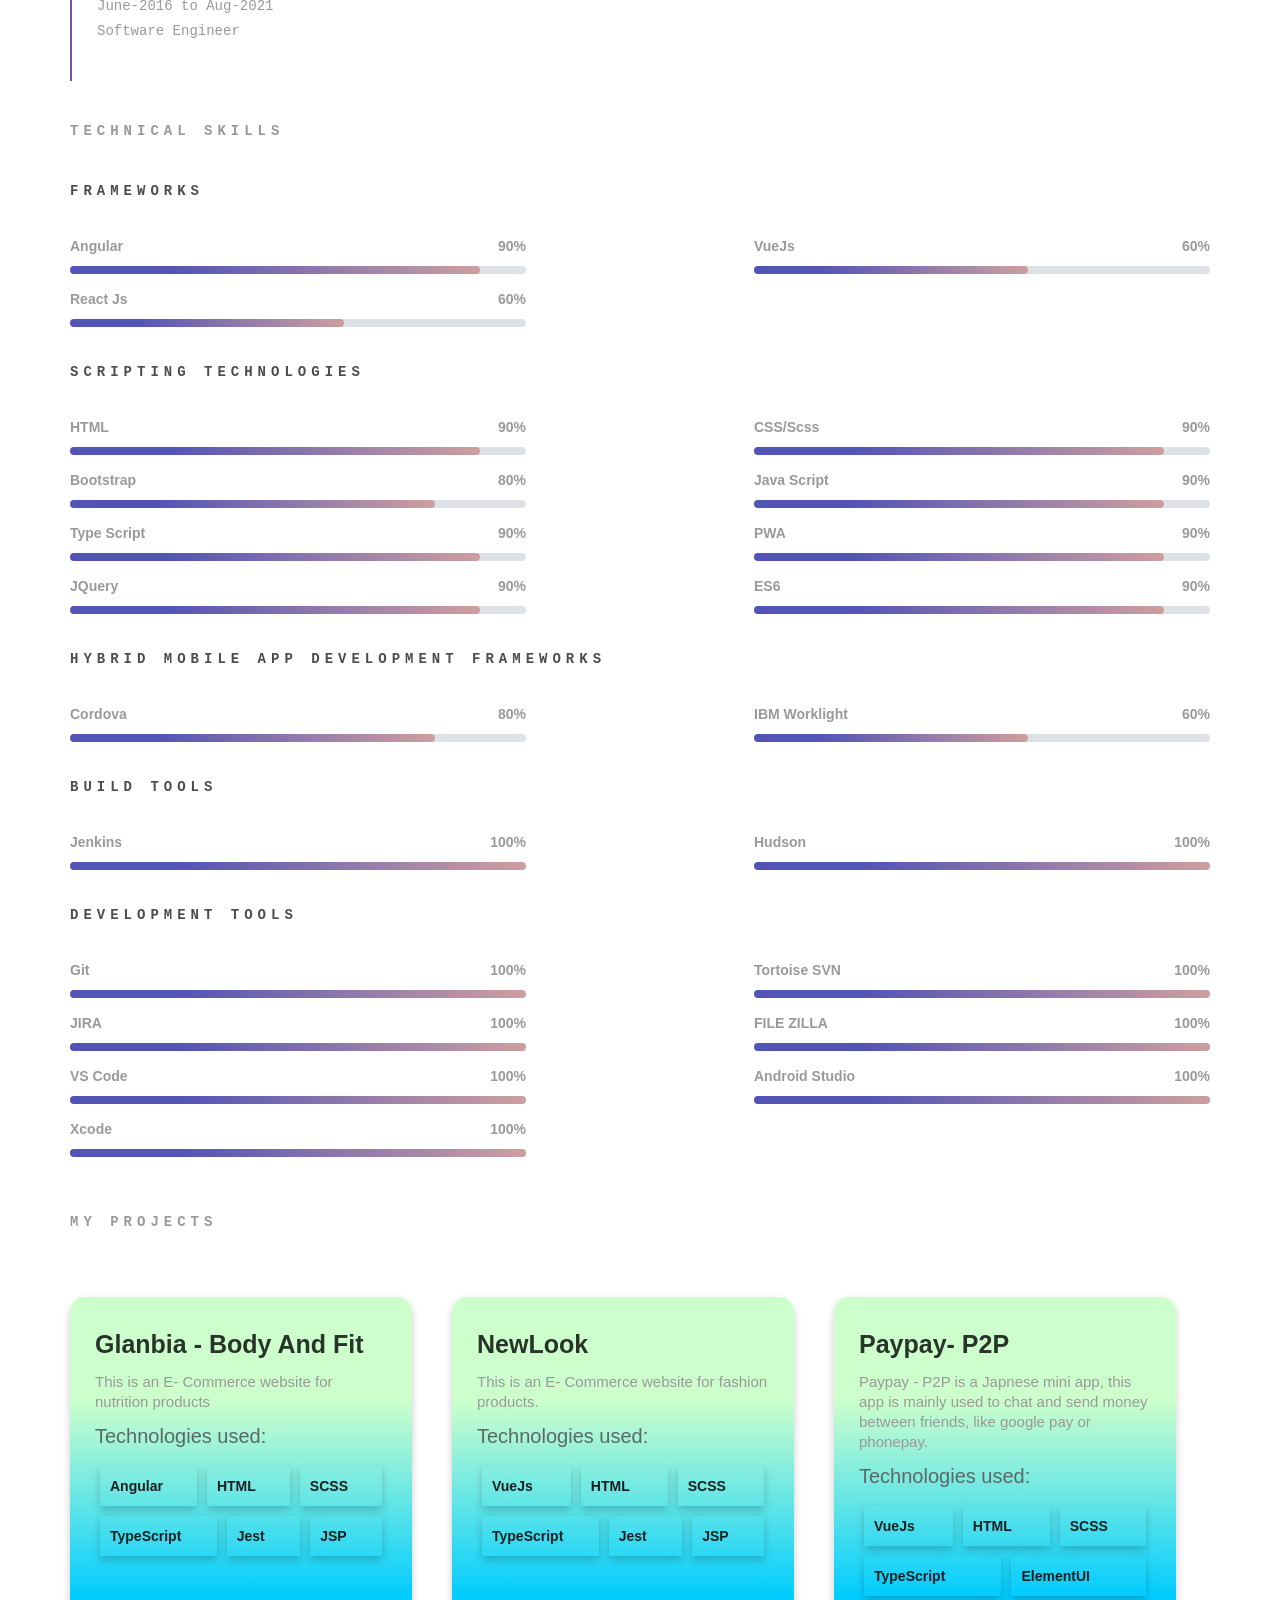
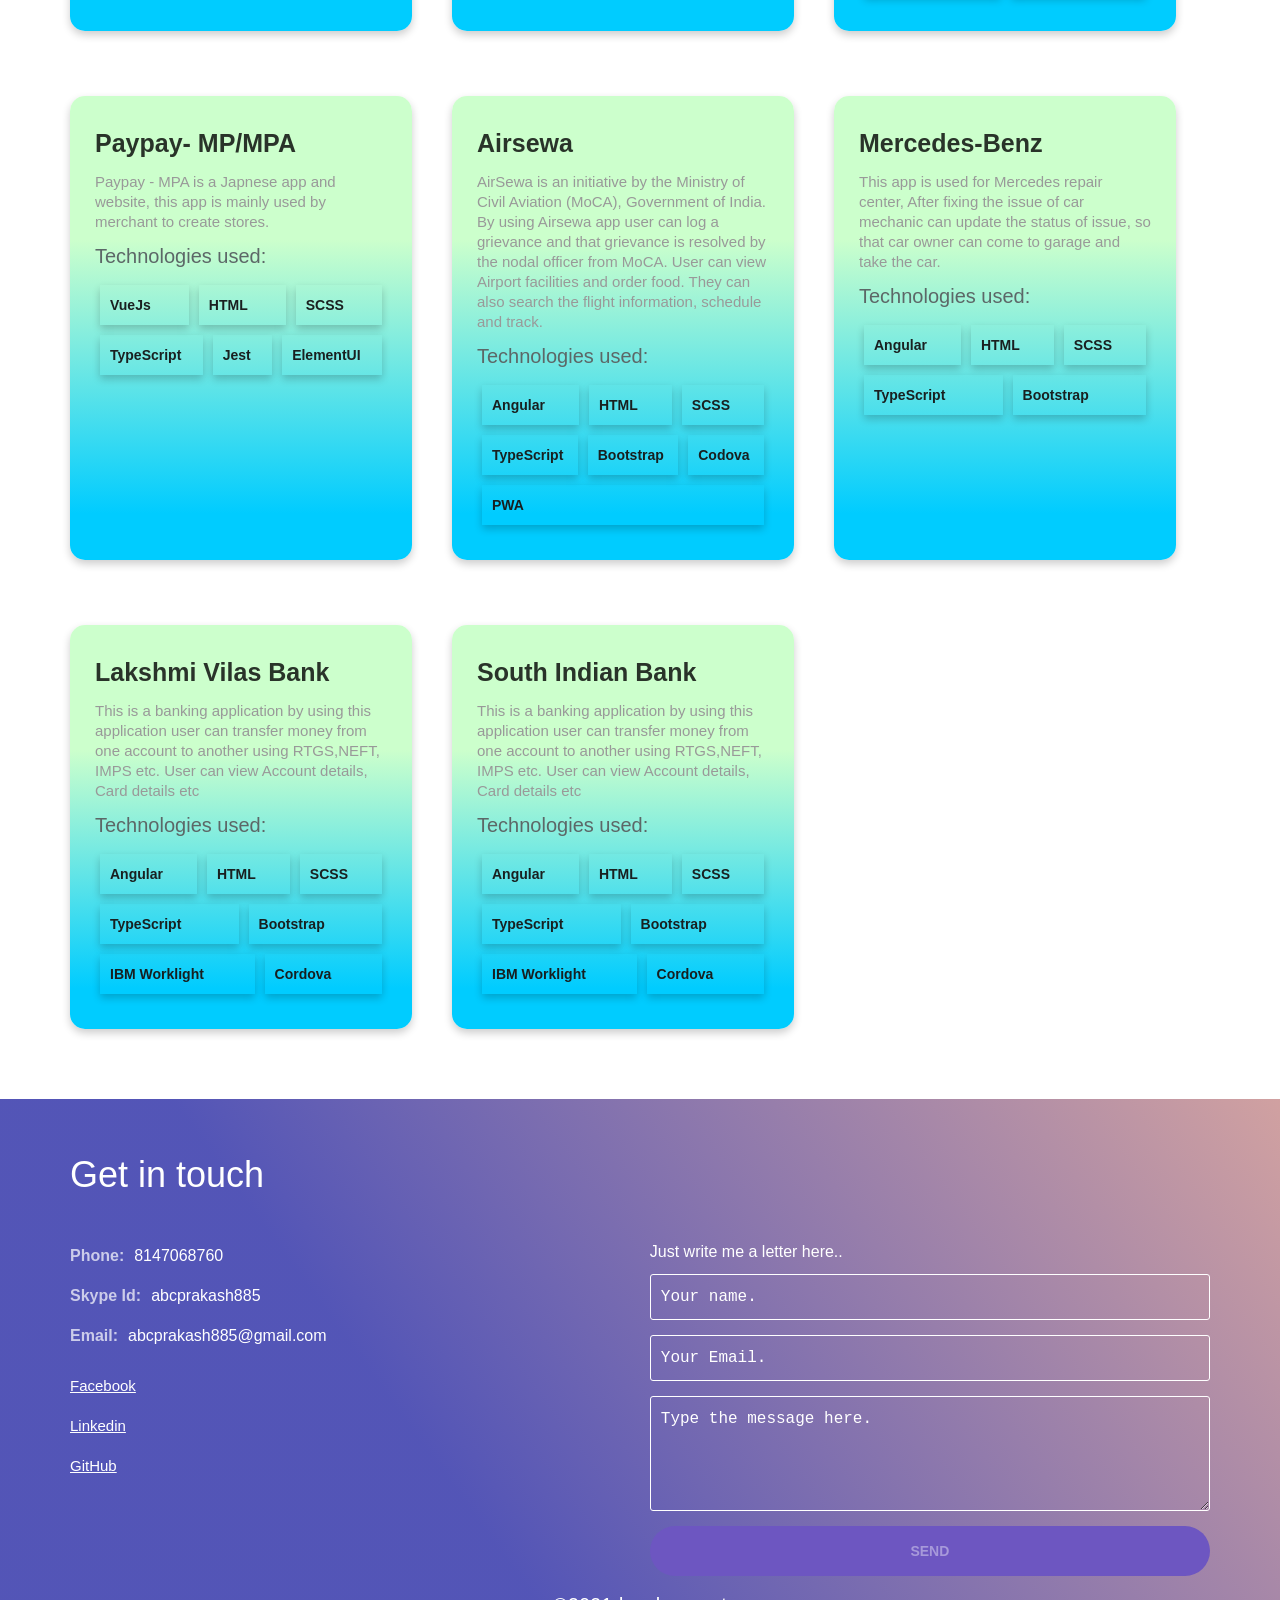
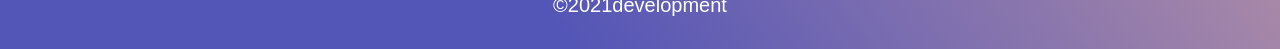
==== commit bb461398: "Updated react code" ====
--- a/index.html
+++ b/index.html
@@ -1,3 +1,3 @@
 <!doctype html><html lang="en"><head><meta charset="UTF-8"><meta name="viewport" content="width=device-width,initial-scale=1"><meta name="theme-color" content="#000000"/><link rel="stylesheet" href="https://cdnjs.cloudflare.com/ajax/libs/font-awesome/5.15.2/css/all.min.css" integrity="sha512-HK5fgLBL+xu6dm/Ii3z4xhlSUyZgTT9tuc/hSrtw6uzJOvgRr2a9jyxxT1ely+B+xFAmJKVSTbpM/CuL7qxO8w==" crossorigin="anonymous"/><link rel="stylesheet" href="https://maxcdn.bootstrapcdn.com/bootstrap/3.4.1/css/bootstrap.min.css"><link rel="icon" href="/v-logo.ico"/><title>Ved Prakash - Software Engineer</title><meta name="description" content="Ved Prakash - A Frontend developer having 6 +  Years of IT experience in web app development, Hybrid app development,mini app
 development , PWA app development using Angular, VueJs."><meta name="Keywords" content="Frontend developer, Angular developer, Javascript developer, VueJs developer, HTML developer, SCSS developer, Web development, Hybrid Development"><meta name="twitter:card" content="summary"/><meta name="twitter:site" content="@vedprakash"/><meta name="twitter:account_id" content="@prakashved17"/><meta name="twitter:creator" content="847070684408819712"/><meta property="og:url" content="https://user-images.githubusercontent.com/28899919/129207040-e70b03a7-fda2-4ccc-9a88-2cc177cba3fc.jpeg"/><meta property="og:title" content="Ved Prakash - Software Engineer"/><meta property="og:description" content="Ved Prakash - A Frontend developer having 6 +  Years of IT experience in web app development, Hybrid app development,mini app
-development , PWA app development using Angular, VueJs."/><meta property="og:image" content="https://user-images.githubusercontent.com/28899919/129207040-e70b03a7-fda2-4ccc-9a88-2cc177cba3fc.jpeg"/><meta name="author" content="Ved Prakash"><meta name="google-site-verification" content="g5KN2H4U9cP0KIBfCsow1rYOuR1ULuHBlvB7K400w8Q"/><script defer="defer" src="/static/js/main.365948a4.js"></script><link href="/static/css/main.9164a746.css" rel="stylesheet"></head><body><noscript>You need to enable JavaScript to run this app.</noscript><div id="root"></div></body></html>+development , PWA app development using Angular, VueJs."/><meta property="og:image" content="https://user-images.githubusercontent.com/28899919/129207040-e70b03a7-fda2-4ccc-9a88-2cc177cba3fc.jpeg"/><meta name="author" content="Ved Prakash"><meta name="google-site-verification" content="g5KN2H4U9cP0KIBfCsow1rYOuR1ULuHBlvB7K400w8Q"/><script defer="defer" src="/static/js/main.068429cb.js"></script><link href="/static/css/main.fbcaaaec.css" rel="stylesheet"></head><body><noscript>You need to enable JavaScript to run this app.</noscript><div id="root"></div></body></html>
--- a/static/css/main.fbcaaaec.css
+++ b/static/css/main.fbcaaaec.css
@@ -0,0 +1,2 @@
+body{-webkit-font-smoothing:antialiased;-moz-osx-font-smoothing:grayscale;font-family:-apple-system,BlinkMacSystemFont,Segoe UI,Roboto,Oxygen,Ubuntu,Cantarell,Fira Sans,Droid Sans,Helvetica Neue,sans-serif;margin:0}code{font-family:source-code-pro,Menlo,Monaco,Consolas,Courier New,monospace}.App-logo{height:40vmin;pointer-events:none}@media(prefers-reduced-motion:no-preference){.App-logo{-webkit-animation:App-logo-spin 20s linear infinite;animation:App-logo-spin 20s linear infinite}}.App-header{align-items:center;background-color:#282c34;color:#fff;display:flex;flex-direction:column;font-size:calc(10px + 2vmin);justify-content:center;min-height:100vh}.App-link{color:#61dafb}@-webkit-keyframes App-logo-spin{0%{-webkit-transform:rotate(0deg);transform:rotate(0deg)}to{-webkit-transform:rotate(1turn);transform:rotate(1turn)}}@keyframes App-logo-spin{0%{-webkit-transform:rotate(0deg);transform:rotate(0deg)}to{-webkit-transform:rotate(1turn);transform:rotate(1turn)}}.home__description{color:#999;font-family:Roboto Mono,monospace;font-size:36px;line-height:42px;margin-bottom:40px;margin-top:40px}.home__description--text{color:#999;font-size:18px;line-height:30px}.home__wrapper{display:flex;flex-direction:row;flex-wrap:wrap;justify-content:space-between}.home__heading{color:#999;left:10px;margin-bottom:40px;margin-top:40px}.home__heading,.home__sub--heading{font-family:Roboto Mono,monospace;font-size:14px;font-weight:700;letter-spacing:5px;line-height:20px;text-transform:uppercase}.home__sub--heading{color:rgba(0,0,0,.702);margin-bottom:35px;margin-top:20px}.home__projects{margin-bottom:70px}.home__projects--list{display:flex;flex-direction:column;flex-wrap:wrap}@media only screen and (min-width:1280px){.home__projects--list{flex-direction:row;gap:40px}}.header__navbar{background:linear-gradient(54deg,rgba(74,76,179,.95) 34%,hsla(0,34%,71%,.95));background:var(--app-header-background-color);overflow:hidden;z-index:10}.header__navbar--item{color:#fff;color:var(--app-header-text-color);cursor:pointer;display:block;float:left;font-size:17px;padding:24px 16px;text-align:center;text-decoration:none}.header__sticky{background:#fff;background:var(--app-header-sticky-background-color);box-shadow:0 5px 8px 0 rgba(0,0,0,.14);position:fixed;top:0;transition:.15s ease-out;width:100%}.header__sticky,.header__sticky a{color:#000;color:var(--app-header-sticky-text-color)}.header__sticky a{display:block;float:left;font-size:17px;padding:14px 16px;text-align:center;text-decoration:none}.header__sticky+.content{padding-top:60px}.info{background:linear-gradient(54deg,rgba(74,76,179,.95) 34%,hsla(0,34%,71%,.95));background:var(--app-info-background-color);opacity:.9;padding-bottom:20px;padding-top:20px}.info__wrapper{display:flex;flex-direction:column;gap:20px}@media only screen and (min-width:1280px){.info__wrapper{flex-direction:row}}.info__user-image img{border-radius:50%;height:150px;width:150px}.info__name--section{align-items:flex-start;display:flex;flex-direction:column;justify-content:left}.info__name{-webkit-animation:type 4s steps(60);animation:type 4s steps(60);font-family:Sacramento,cursive;font-size:20px;font-size:40px;line-height:35px;margin:0;overflow:hidden;white-space:nowrap}.info__discryption,.info__name{color:#fff;color:var(--app-info-primery-color)}.info__discryption{font-size:16px;padding-bottom:10px;text-align:left}.info__discryption--heading{color:rgba(color:#FFFFFF,alpha:.5);color:var(--app-info-secondry-color);font-weight:700;padding-right:10px}.info__icon{color:#fff;color:var(--app-info-primery-color);cursor:pointer;padding-right:20px}.info__heading{color:#fff;font-size:30px;font-weight:400}.timeline__heading{color:#999;font-family:Roboto Mono,monospace;font-size:14px;font-weight:700;left:10px;letter-spacing:5px;line-height:20px;margin-bottom:40px;margin-top:40px;text-transform:uppercase}.timeline__wrapper{border-left:2px solid #6d56c1;display:flex;flex-direction:column;padding-bottom:35px;padding-left:25px}.timeline__wrapper:before{background-color:#fff;border:2px solid #6d56c1;border-radius:50%;content:"";height:12px;left:-32px;position:relative;width:12px}.timeline__title{color:#6d56c1;font-family:Roboto Mono,monospace;font-weight:700;text-transform:uppercase}.timeline__date-range,.timeline__title{font-size:14px;line-height:20px;padding-bottom:5px}.timeline__date-range,.timeline__descryption{color:#999;font-family:Inconsolata,monospace}.timeline__descryption{font-size:15px;line-height:20px;padding-bottom:10px}.progress-wrapper{padding-bottom:15px;width:100%}@media only screen and (min-width:1280px){.progress-wrapper{width:40%}}.progress-wrapper__strip{background-color:#dee2e6;border-radius:10px;height:8px;position:relative;width:100%}.progress-wrapper__strip--field{background:linear-gradient(54deg,rgba(74,76,179,.95) 24%,hsla(0,34%,71%,.95));border-radius:10px;height:100%;position:absolute;transition:"3s ease-in-out"}@-webkit-keyframes progressBar{0%{width:0}to{width:60%}}@keyframes progressBar{0%{width:0}to{width:60%}}.progress-wrapper__content{color:#999;display:flex;font-size:14px;font-weight:600;justify-content:space-between;margin-bottom:10px}.card{background:linear-gradient(180deg,#cfc 31%,#0cf 90%);border-radius:15px;box-shadow:0 4px 8px 0 rgba(0,0,0,.2);box-sizing:border-box;flex:0 0 30%;margin-top:25px;transition:.3s}.card__description{display:flex;flex-direction:column;justify-content:center;padding:30px 25px}.card__title{color:rgba(0,0,0,.8);font-size:25px;font-weight:700;text-transform:capitalize}.card__info,.card__title{padding-bottom:10px;text-align:left}.card__info{color:#999;font-size:15px;line-height:20px}.card__heading{color:#5c6767;font-size:20px;padding-bottom:10px}.card__item{box-shadow:0 4px 8px 0 rgba(0,0,0,.2);color:rgba(23,28,28,.98);flex:auto;font-weight:600;margin:5px;padding:10px;transition:.3s}.card__item--list{display:flex;flex-direction:row;flex-wrap:wrap;justify-content:space-between}:root{--app-header-background-color:linear-gradient(54deg,rgba(74,76,179,.95) 34%,hsla(0,34%,71%,.95));--app-header-sticky-background-color:#fff;--app-header-sticky-text-color:#000;--app-header-text-color:#fff;--app-info-background-color:linear-gradient(54deg,rgba(74,76,179,.95) 34%,hsla(0,34%,71%,.95));--app-info-primery-color:#fff;--app-info-secondry-color:rgba(color:#FFFFFF,alpha:0.5);--app-info-social-icon-color:#fff;--app-button-color:#6d56c1;--app-timeline-heading-color:#6d56c1;--app-card-bg-color:linear-gradient(180deg,#cfc 31%,#0cf 90%);--app-progress-bar-color:#0075ff;--app-primery-text-color:#999;--app-primery-bg-color:#fff;--app-secondary-bg-color:linear-gradient(54deg,rgba(74,76,179,.95) 34%,hsla(0,34%,71%,.95));--app-text-white-color:#fff;--app-text-grey-color:#999;--app-text-black-color:#000000cc}.app-column{display:flex;flex-direction:column}.mt-20{margin-top:20px}.pr-10{padding-right:10px}.app-btn{background-color:#6d56c1;border-radius:25px;border-style:none;color:#fff;cursor:pointer;display:inline-block;font-size:14px;font-weight:600;line-height:20px;min-height:50px;min-width:170px;outline:none;overflow:hidden;padding:15px;position:relative;text-align:center;text-transform:uppercase}.footer{background:linear-gradient(54deg,rgba(74,76,179,.95) 34%,hsla(0,34%,71%,.95));overflow:hidden;padding-bottom:20px;padding-top:50px;z-index:10}.footer__heading{color:#fff;font-size:36px;padding-bottom:40px}.footer__wrapper{display:flex;flex-direction:column;justify-content:space-between}@media only screen and (min-width:1280px){.footer__wrapper{flex-direction:row}}.footer__info{display:flex;flex-direction:column;gap:10px}.footer__contact--list{font-size:15px;font-weight:500;line-height:30px}.footer__item{color:#fff;font-size:16px;padding-bottom:10px}.footer__title{color:hsla(0,0%,100%,.702);font-weight:700;padding-right:10px}.footer__link{color:#fff;cursor:pointer;text-decoration:underline}.footer__form,.footer__latter{display:flex;flex-direction:column;flex-grow:.5}.footer__form input{background-color:transparent;border:1px solid #fff;border-radius:3px;color:#fff;font-family:Roboto Mono,monospace;font-size:16px;line-height:24px;margin-bottom:15px;outline:none;padding:10px}.footer__form input::-webkit-input-placeholder{color:#fff;opacity:1}.footer__form input::placeholder{color:#fff;opacity:1}.footer__form textarea{background-color:transparent;border:1px solid #fff;border-radius:3px;color:#fff;font-family:Roboto Mono,monospace;font-size:16px;height:115px;line-height:24px;margin-bottom:15px;outline:none;padding:10px}.footer__form textarea::-webkit-input-placeholder{color:#fff;opacity:1}.footer__form textarea::placeholder{color:#fff;opacity:1}.footer__form::-webkit-input-placeholder{color:#fff;opacity:1}.footer__form::placeholder{color:#fff;opacity:1}.footer__copyright{color:#fff;font-size:20px;margin-top:15px;text-align:center}.footer button[disabled]{color:hsla(0,0%,100%,.4);cursor:not-allowed;pointer-events:all!important}.footer img{height:25px}.footer .loader{-webkit-animation:spin 2s linear infinite;animation:spin 2s linear infinite;border:16px solid #f3f3f3;border-radius:50%;border-top-color:#3498db;height:20px;left:50%;position:absolute;top:8px;width:20px}@-webkit-keyframes spin{0%{-webkit-transform:rotate(0deg)}to{-webkit-transform:rotate(1turn)}}@keyframes spin{0%{-webkit-transform:rotate(0deg);transform:rotate(0deg)}to{-webkit-transform:rotate(1turn);transform:rotate(1turn)}}.footer__success{color:#fff;font-size:18px;font-weight:600;margin-bottom:10px;text-align:center}
+/*# sourceMappingURL=main.fbcaaaec.css.map*/
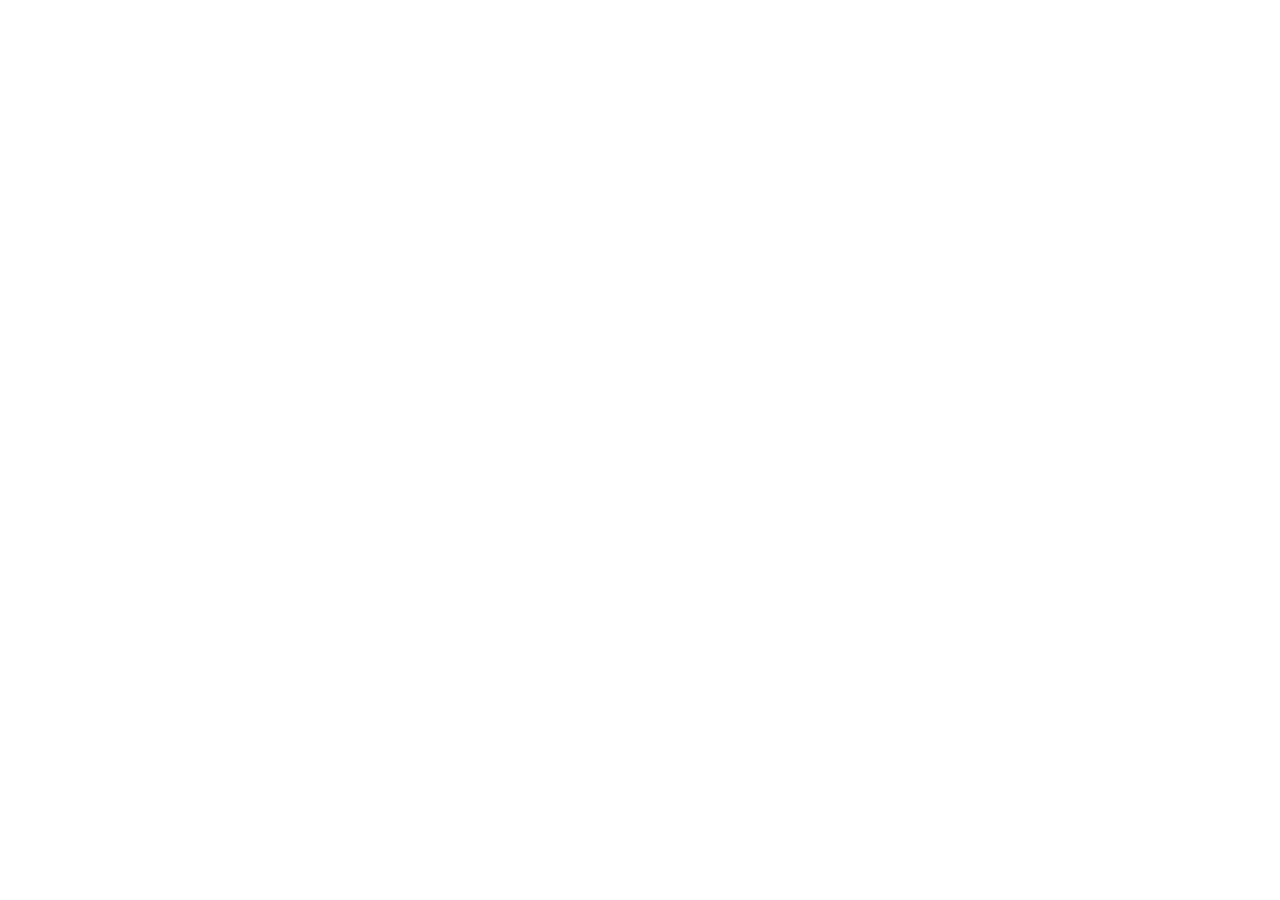
==== commit e0744719: "Added getyour site" ====
--- a/index.html
+++ b/index.html
@@ -1,3 +1,3 @@
 <!doctype html><html lang="en"><head><meta charset="UTF-8"><meta name="viewport" content="width=device-width,initial-scale=1"><meta name="theme-color" content="#000000"/><link rel="stylesheet" href="https://cdnjs.cloudflare.com/ajax/libs/font-awesome/5.15.2/css/all.min.css" integrity="sha512-HK5fgLBL+xu6dm/Ii3z4xhlSUyZgTT9tuc/hSrtw6uzJOvgRr2a9jyxxT1ely+B+xFAmJKVSTbpM/CuL7qxO8w==" crossorigin="anonymous"/><link rel="stylesheet" href="https://maxcdn.bootstrapcdn.com/bootstrap/3.4.1/css/bootstrap.min.css"><link rel="icon" href="/v-logo.ico"/><title>Ved Prakash - Software Engineer</title><meta name="description" content="Ved Prakash - A Frontend developer having 6 +  Years of IT experience in web app development, Hybrid app development,mini app
 development , PWA app development using Angular, VueJs."><meta name="Keywords" content="Frontend developer, Angular developer, Javascript developer, VueJs developer, HTML developer, SCSS developer, Web development, Hybrid Development"><meta name="twitter:card" content="summary"/><meta name="twitter:site" content="@vedprakash"/><meta name="twitter:account_id" content="@prakashved17"/><meta name="twitter:creator" content="847070684408819712"/><meta property="og:url" content="https://user-images.githubusercontent.com/28899919/129207040-e70b03a7-fda2-4ccc-9a88-2cc177cba3fc.jpeg"/><meta property="og:title" content="Ved Prakash - Software Engineer"/><meta property="og:description" content="Ved Prakash - A Frontend developer having 6 +  Years of IT experience in web app development, Hybrid app development,mini app
-development , PWA app development using Angular, VueJs."/><meta property="og:image" content="https://user-images.githubusercontent.com/28899919/129207040-e70b03a7-fda2-4ccc-9a88-2cc177cba3fc.jpeg"/><meta name="author" content="Ved Prakash"><meta name="google-site-verification" content="g5KN2H4U9cP0KIBfCsow1rYOuR1ULuHBlvB7K400w8Q"/><script defer="defer" src="/static/js/main.068429cb.js"></script><link href="/static/css/main.fbcaaaec.css" rel="stylesheet"></head><body><noscript>You need to enable JavaScript to run this app.</noscript><div id="root"></div></body></html>+development , PWA app development using Angular, VueJs."/><meta property="og:image" content="https://user-images.githubusercontent.com/28899919/129207040-e70b03a7-fda2-4ccc-9a88-2cc177cba3fc.jpeg"/><meta name="author" content="Ved Prakash"><meta name="google-site-verification" content="g5KN2H4U9cP0KIBfCsow1rYOuR1ULuHBlvB7K400w8Q"/><script defer="defer" src="/static/js/main.c0cff7f7.js"></script><link href="/static/css/main.3c973f0e.css" rel="stylesheet"></head><body><noscript>You need to enable JavaScript to run this app.</noscript><div id="root"></div></body></html>
--- a/static/css/main.3c973f0e.css
+++ b/static/css/main.3c973f0e.css
@@ -0,0 +1,2 @@
+body{-webkit-font-smoothing:antialiased;-moz-osx-font-smoothing:grayscale;font-family:-apple-system,BlinkMacSystemFont,Segoe UI,Roboto,Oxygen,Ubuntu,Cantarell,Fira Sans,Droid Sans,Helvetica Neue,sans-serif;margin:0}code{font-family:source-code-pro,Menlo,Monaco,Consolas,Courier New,monospace}.App-logo{height:40vmin;pointer-events:none}@media(prefers-reduced-motion:no-preference){.App-logo{-webkit-animation:App-logo-spin 20s linear infinite;animation:App-logo-spin 20s linear infinite}}.App-header{align-items:center;background-color:#282c34;color:#fff;display:flex;flex-direction:column;font-size:calc(10px + 2vmin);justify-content:center;min-height:100vh}.App-link{color:#61dafb}@-webkit-keyframes App-logo-spin{0%{-webkit-transform:rotate(0deg);transform:rotate(0deg)}to{-webkit-transform:rotate(1turn);transform:rotate(1turn)}}@keyframes App-logo-spin{0%{-webkit-transform:rotate(0deg);transform:rotate(0deg)}to{-webkit-transform:rotate(1turn);transform:rotate(1turn)}}.home__description{color:#999;font-family:Roboto Mono,monospace;font-size:36px;line-height:42px;margin-bottom:40px;margin-top:40px}.home__description--text{color:#999;font-size:18px;line-height:30px}.home__wrapper{display:flex;flex-direction:row;flex-wrap:wrap;justify-content:space-between}.home__heading{color:#999;left:10px;margin-bottom:40px;margin-top:40px}.home__heading,.home__sub--heading{font-family:Roboto Mono,monospace;font-size:14px;font-weight:700;letter-spacing:5px;line-height:20px;text-transform:uppercase}.home__sub--heading{color:rgba(0,0,0,.702);margin-bottom:35px;margin-top:20px}.home__projects{margin-bottom:70px}.home__projects--list{display:flex;flex-direction:column;flex-wrap:wrap}@media only screen and (min-width:1280px){.home__projects--list{flex-direction:row;gap:40px}}.header__navbar{background:linear-gradient(54deg,rgba(74,76,179,.95) 34%,hsla(0,34%,71%,.95));background:var(--app-header-background-color);overflow:hidden;z-index:10}.header__navbar--item{color:#fff;color:var(--app-header-text-color);cursor:pointer;display:block;float:left;font-size:17px;padding:24px 16px;text-align:center;text-decoration:none}.header__sticky{background:#fff;background:var(--app-header-sticky-background-color);box-shadow:0 5px 8px 0 rgba(0,0,0,.14);position:fixed;top:0;transition:.15s ease-out;width:100%}.header__sticky,.header__sticky a{color:#000;color:var(--app-header-sticky-text-color)}.header__sticky a{display:block;float:left;font-size:17px;padding:14px 16px;text-align:center;text-decoration:none}.header__sticky+.content{padding-top:60px}.header__your--portfolio{padding-top:10px}.header__your--portfolio-link{align-items:center;background:#fff;border-radius:15px;color:#000;display:flex;height:50px;justify-content:center}.info{background:linear-gradient(54deg,rgba(74,76,179,.95) 34%,hsla(0,34%,71%,.95));background:var(--app-info-background-color);opacity:.9;padding-bottom:20px;padding-top:20px}.info__wrapper{display:flex;flex-direction:column;gap:20px}@media only screen and (min-width:1280px){.info__wrapper{flex-direction:row}}.info__user-image img{border-radius:50%;height:150px;width:150px}.info__name--section{align-items:flex-start;display:flex;flex-direction:column;justify-content:left}.info__name{-webkit-animation:type 4s steps(60);animation:type 4s steps(60);font-family:Sacramento,cursive;font-size:20px;font-size:40px;line-height:35px;margin:0;overflow:hidden;white-space:nowrap}.info__discryption,.info__name{color:#fff;color:var(--app-info-primery-color)}.info__discryption{font-size:16px;padding-bottom:10px;text-align:left}.info__discryption--heading{color:rgba(color:#FFFFFF,alpha:.5);color:var(--app-info-secondry-color);font-weight:700;padding-right:10px}.info__icon{color:#fff;color:var(--app-info-primery-color);cursor:pointer;padding-right:20px}.info__heading{color:#fff;font-size:30px;font-weight:400}.info-next__description{color:#999;font-family:Roboto Mono,monospace;font-size:36px;line-height:42px;margin-bottom:40px;margin-top:40px}.info-next__description--text{color:#999;font-size:18px;line-height:30px}.timeline__heading{color:#999;font-family:Roboto Mono,monospace;font-size:14px;font-weight:700;left:10px;letter-spacing:5px;line-height:20px;margin-bottom:40px;margin-top:40px;text-transform:uppercase}.timeline__wrapper{border-left:2px solid #6d56c1;display:flex;flex-direction:column;padding-bottom:35px;padding-left:25px}.timeline__wrapper:before{background-color:#fff;border:2px solid #6d56c1;border-radius:50%;content:"";height:12px;left:-32px;position:relative;width:12px}.timeline__title{color:#6d56c1;font-family:Roboto Mono,monospace;font-weight:700;text-transform:uppercase}.timeline__date-range,.timeline__title{font-size:14px;line-height:20px;padding-bottom:5px}.timeline__date-range,.timeline__descryption{color:#999;font-family:Inconsolata,monospace}.timeline__descryption{font-size:15px;line-height:20px;padding-bottom:10px}.progress-wrapper{padding-bottom:15px;width:100%}@media only screen and (min-width:1280px){.progress-wrapper{width:40%}}.progress-wrapper__strip{background-color:#dee2e6;border-radius:10px;height:8px;position:relative;width:100%}.progress-wrapper__strip--field{background:linear-gradient(54deg,rgba(74,76,179,.95) 24%,hsla(0,34%,71%,.95));border-radius:10px;height:100%;position:absolute;transition:"3s ease-in-out"}@-webkit-keyframes progressBar{0%{width:0}to{width:60%}}@keyframes progressBar{0%{width:0}to{width:60%}}.progress-wrapper__content{color:#999;display:flex;font-size:14px;font-weight:600;justify-content:space-between;margin-bottom:10px}.card{background:linear-gradient(180deg,#cfc 31%,#0cf 90%);border-radius:15px;box-shadow:0 4px 8px 0 rgba(0,0,0,.2);box-sizing:border-box;flex:0 0 30%;margin-top:25px;transition:.3s}.card__description{display:flex;flex-direction:column;justify-content:center;padding:30px 25px}.card__title{color:rgba(0,0,0,.8);font-size:25px;font-weight:700;text-transform:capitalize}.card__info,.card__title{padding-bottom:10px;text-align:left}.card__info{color:#999;font-size:15px;line-height:20px}.card__heading{color:#5c6767;font-size:20px;padding-bottom:10px}.card__item{box-shadow:0 4px 8px 0 rgba(0,0,0,.2);color:rgba(23,28,28,.98);flex:auto;font-weight:600;margin:5px;padding:10px;transition:.3s}.card__item--list{display:flex;flex-direction:row;flex-wrap:wrap;justify-content:space-between}:root{--app-header-background-color:linear-gradient(54deg,rgba(74,76,179,.95) 34%,hsla(0,34%,71%,.95));--app-header-sticky-background-color:#fff;--app-header-sticky-text-color:#000;--app-header-text-color:#fff;--app-info-background-color:linear-gradient(54deg,rgba(74,76,179,.95) 34%,hsla(0,34%,71%,.95));--app-info-primery-color:#fff;--app-info-secondry-color:rgba(color:#FFFFFF,alpha:0.5);--app-info-social-icon-color:#fff;--app-button-color:#6d56c1;--app-timeline-heading-color:#6d56c1;--app-card-bg-color:linear-gradient(180deg,#cfc 31%,#0cf 90%);--app-progress-bar-color:#0075ff;--app-primery-text-color:#999;--app-primery-bg-color:#fff;--app-secondary-bg-color:linear-gradient(54deg,rgba(74,76,179,.95) 34%,hsla(0,34%,71%,.95));--app-text-white-color:#fff;--app-text-grey-color:#999;--app-text-black-color:#000000cc}.app-column{display:flex;flex-direction:column}.mt-20{margin-top:20px}.pr-10{padding-right:10px}.app-btn{background-color:#6d56c1;border-radius:25px;border-style:none;color:#fff;cursor:pointer;display:inline-block;font-size:14px;font-weight:600;line-height:20px;min-height:50px;min-width:170px;outline:none;overflow:hidden;padding:15px;position:relative;text-align:center;text-transform:uppercase}.floating-form{width:320px}@media only screen and (min-width:1280px){.floating-form{width:420px}}.floating-label{background:#fff;margin-bottom:50px;position:relative}.floating-input,.floating-select{background-color:transparent;border:none;border-bottom:1px solid #dee2e6;display:block;font-size:14px;height:30px;padding:4px;width:100%}.floating-input:focus,.floating-select:focus{border-bottom:1px solid rgba(0,0,0,.5);outline:none}label{color:rgba(0,0,0,.5);font-size:14px;font-weight:400;left:5px;pointer-events:none;position:absolute;top:5px;transition:all .2s ease;-moz-transition:all .2s ease;-webkit-transition:all .2s ease}.floating-input:focus~label,.floating-input:not(:placeholder-shown)~label{color:#000;font-size:16px;top:-18px}.highlight{height:50%;left:0;opacity:.5;pointer-events:none;position:absolute;top:15%;width:100%}.error{color:red;font-size:15px;margin-top:5px}button[disabled]{color:hsla(0,0%,100%,.4);cursor:not-allowed;pointer-events:all!important}.footer{background:linear-gradient(54deg,rgba(74,76,179,.95) 34%,hsla(0,34%,71%,.95));overflow:hidden;padding-bottom:20px;padding-top:50px;z-index:10}.footer__heading{color:#fff;font-size:36px;padding-bottom:40px}.footer__wrapper{display:flex;flex-direction:column;justify-content:space-between}@media only screen and (min-width:1280px){.footer__wrapper{flex-direction:row}}.footer__info{display:flex;flex-direction:column;gap:10px}.footer__contact--list{font-size:15px;font-weight:500;line-height:30px}.footer__item{color:#fff;font-size:16px;padding-bottom:10px}.footer__title{color:hsla(0,0%,100%,.702);font-weight:700;padding-right:10px}.footer__link{color:#fff;cursor:pointer;text-decoration:underline}.footer__form,.footer__latter{display:flex;flex-direction:column;flex-grow:.5}.footer__form input{background-color:transparent;border:1px solid #fff;border-radius:3px;color:#fff;font-family:Roboto Mono,monospace;font-size:16px;line-height:24px;margin-bottom:15px;outline:none;padding:10px}.footer__form input::-webkit-input-placeholder{color:#fff;opacity:1}.footer__form input::placeholder{color:#fff;opacity:1}.footer__form textarea{background-color:transparent;border:1px solid #fff;border-radius:3px;color:#fff;font-family:Roboto Mono,monospace;font-size:16px;height:115px;line-height:24px;margin-bottom:15px;outline:none;padding:10px}.footer__form textarea::-webkit-input-placeholder{color:#fff;opacity:1}.footer__form textarea::placeholder{color:#fff;opacity:1}.footer__form::-webkit-input-placeholder{color:#fff;opacity:1}.footer__form::placeholder{color:#fff;opacity:1}.footer__copyright{color:#fff;font-size:20px;margin-top:15px;text-align:center}.footer button[disabled]{color:hsla(0,0%,100%,.4);cursor:not-allowed;pointer-events:all!important}.footer img{height:25px}.footer .loader{-webkit-animation:spin 2s linear infinite;animation:spin 2s linear infinite;border:16px solid #f3f3f3;border-radius:50%;border-top-color:#3498db;height:20px;left:50%;position:absolute;top:8px;width:20px}@-webkit-keyframes spin{0%{-webkit-transform:rotate(0deg)}to{-webkit-transform:rotate(1turn)}}@keyframes spin{0%{-webkit-transform:rotate(0deg);transform:rotate(0deg)}to{-webkit-transform:rotate(1turn);transform:rotate(1turn)}}.footer__success{color:#fff;font-size:18px;font-weight:600;margin-bottom:10px;text-align:center}.form__wrapper{align-items:center;display:flex;flex-direction:column;justify-content:center}.form__item{margin-top:20px}.form__button{width:420px}.info-form__wrapper{align-items:center;display:flex;flex-direction:column;justify-content:center}.info-form__item{margin-top:20px}.info-form__textarea{background-color:transparent;border:1px solid #fff;border-radius:3px;color:#fff;font-family:Roboto Mono,monospace;font-size:16px;height:115px;line-height:24px;margin-bottom:15px;outline:none;padding:10px}.info-form__textarea::-webkit-input-placeholder{color:#fff;opacity:1}.info-form__textarea::placeholder{color:#fff;opacity:1}.technical-skill__type{display:flex;gap:10px}.technical-skill__dropdown{border-color:#dee2e6;height:25px}.technical-skill__btn{background-color:#6d56c1;border:none;border-radius:5px;color:#fff;cursor:pointer;height:25px;padding:0 5px}.timeline-list__heading{color:#000;font-size:15px;font-weight:800;margin-right:15px}.timeline-list__wrapper{align-items:center;display:flex;justify-content:center;margin-top:50px}.timeline-list__label{color:#000;font-size:15px;font-weight:800;margin-left:15px;top:-1px}.timeline-list__check{cursor:pointer;position:relative!important;width:200px}
+/*# sourceMappingURL=main.3c973f0e.css.map*/
